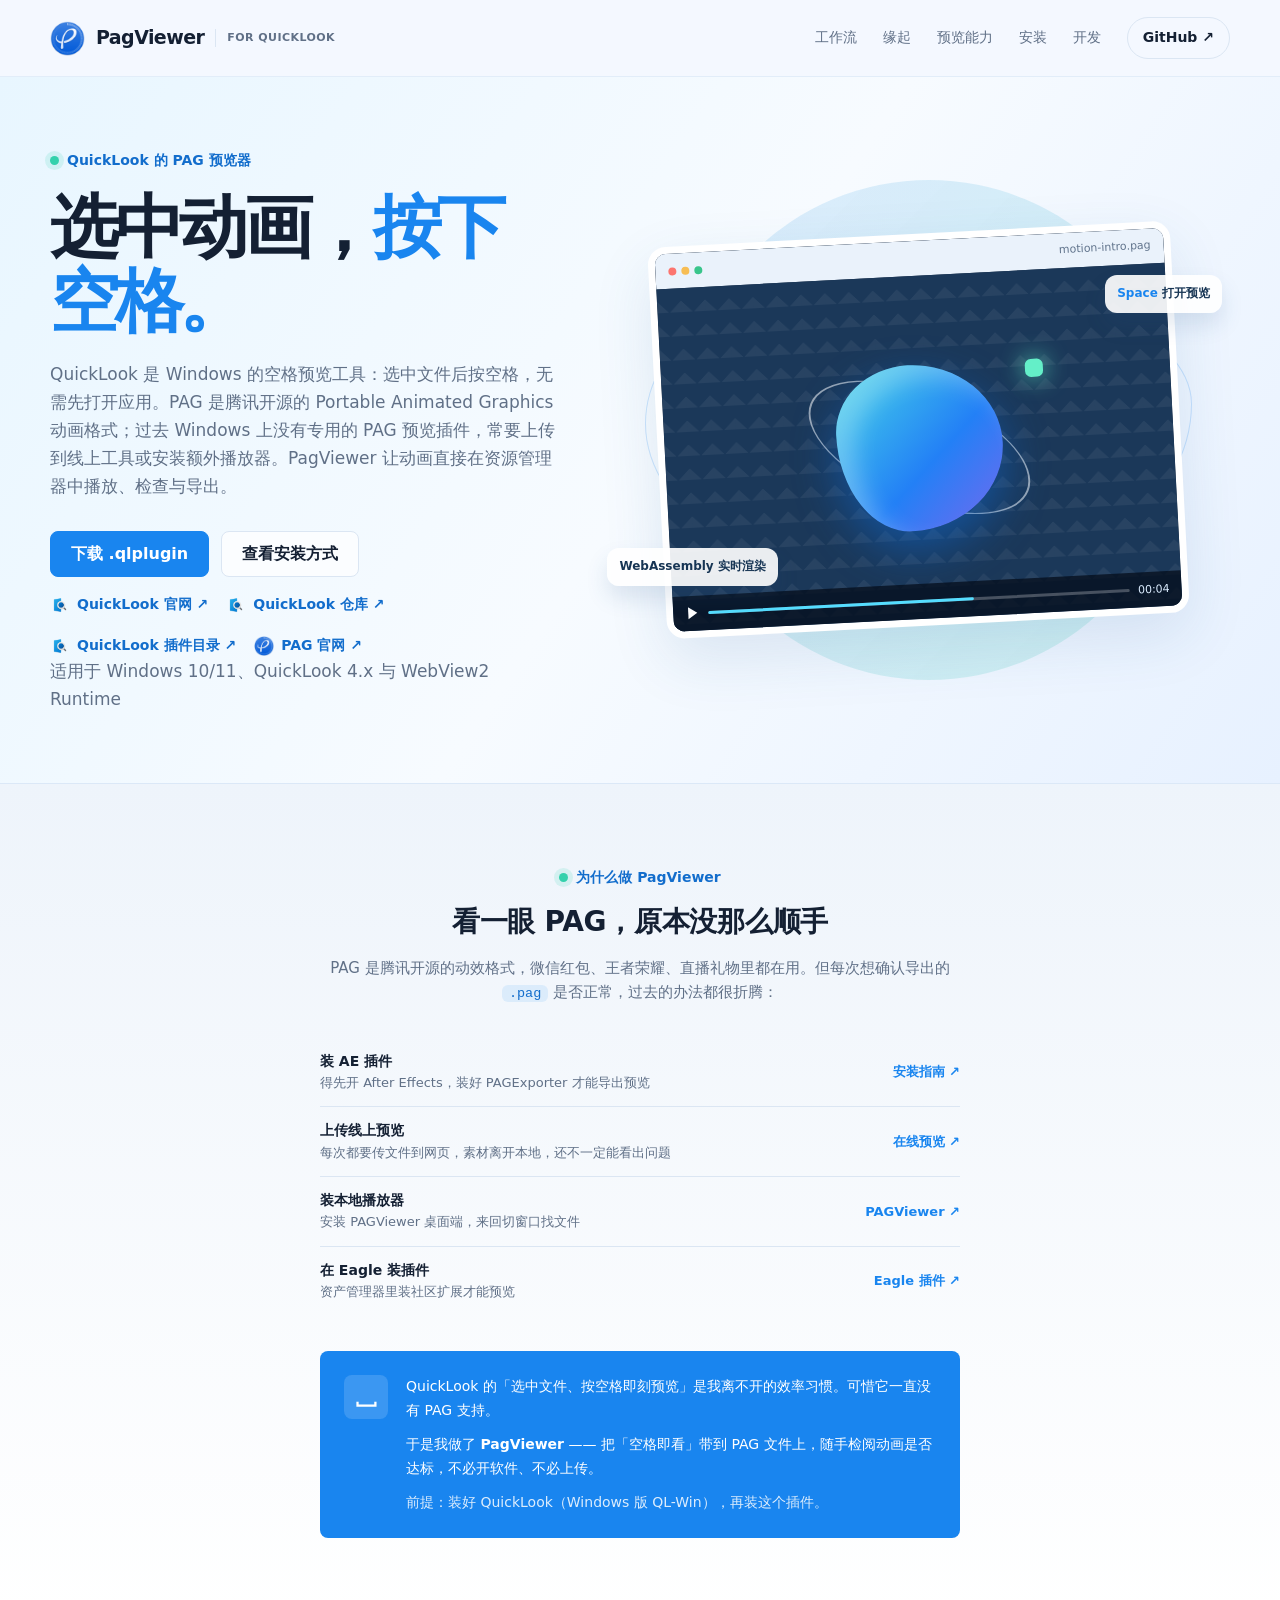
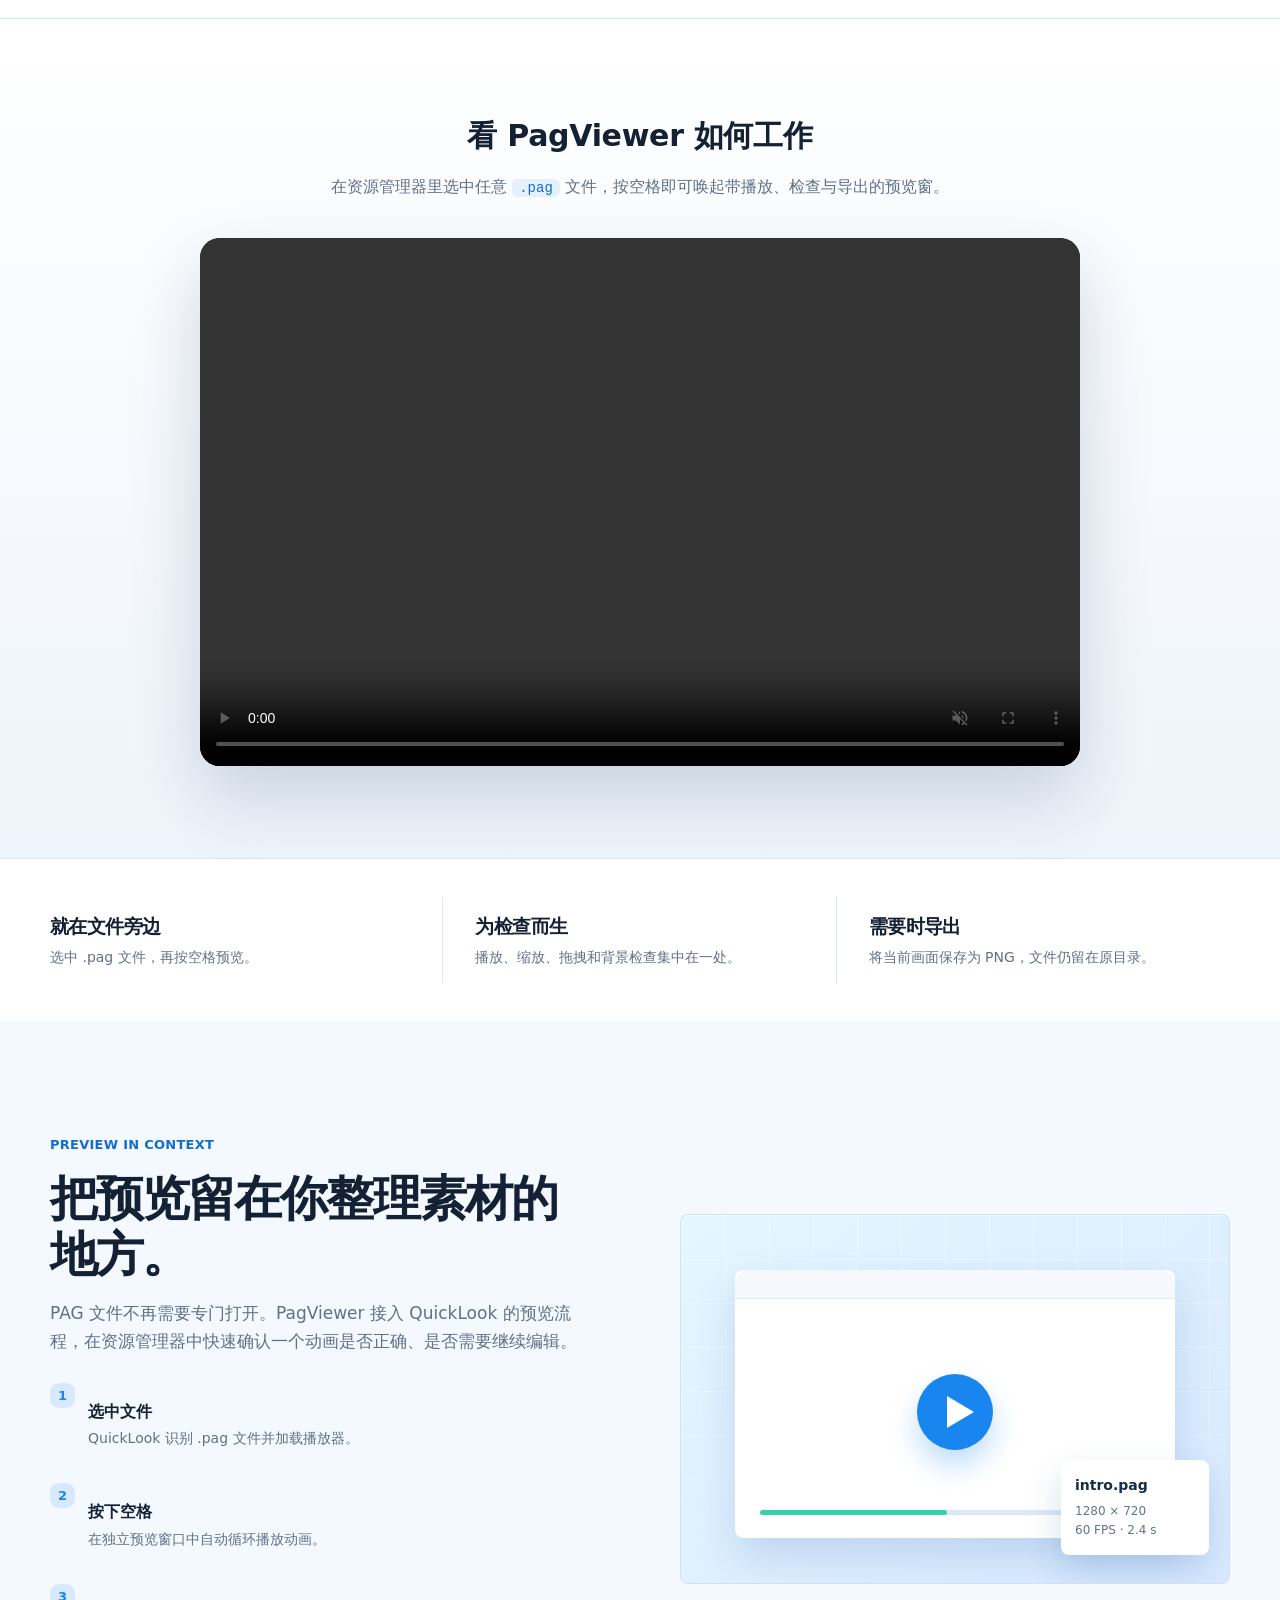
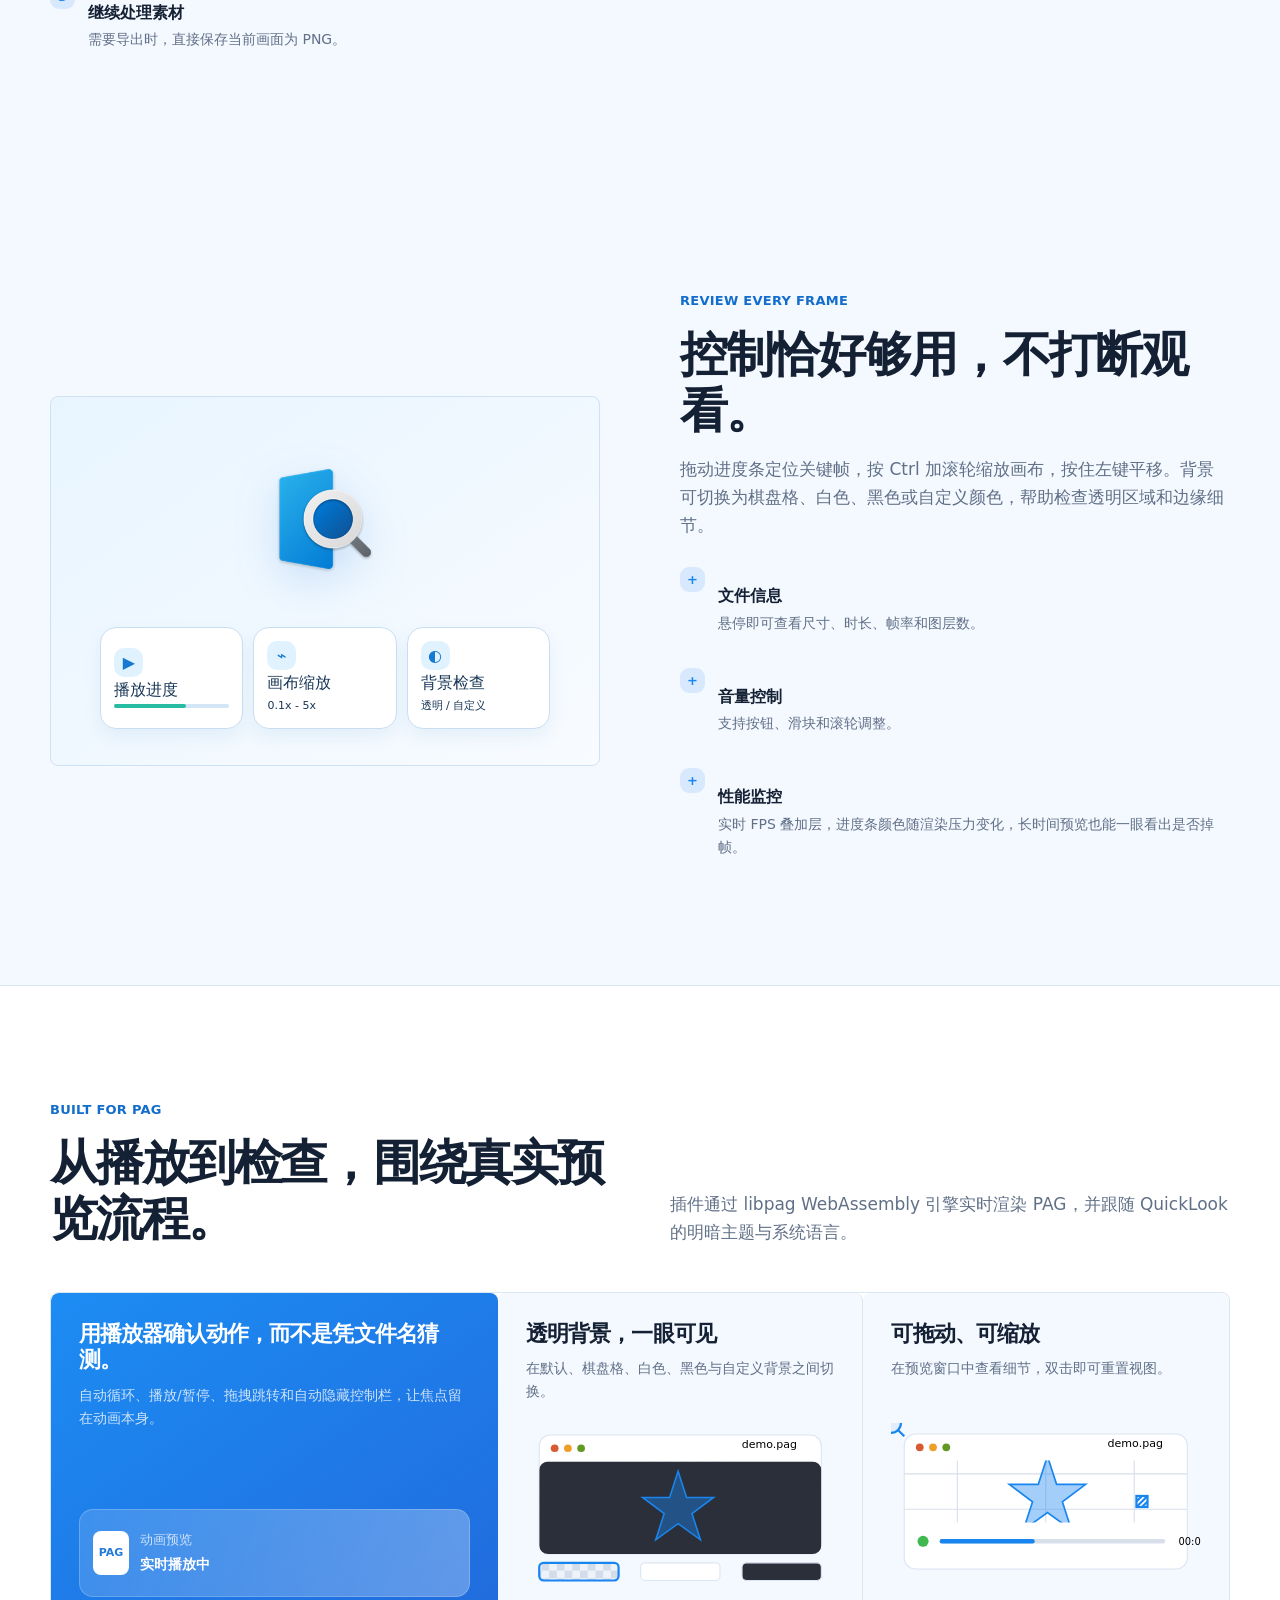
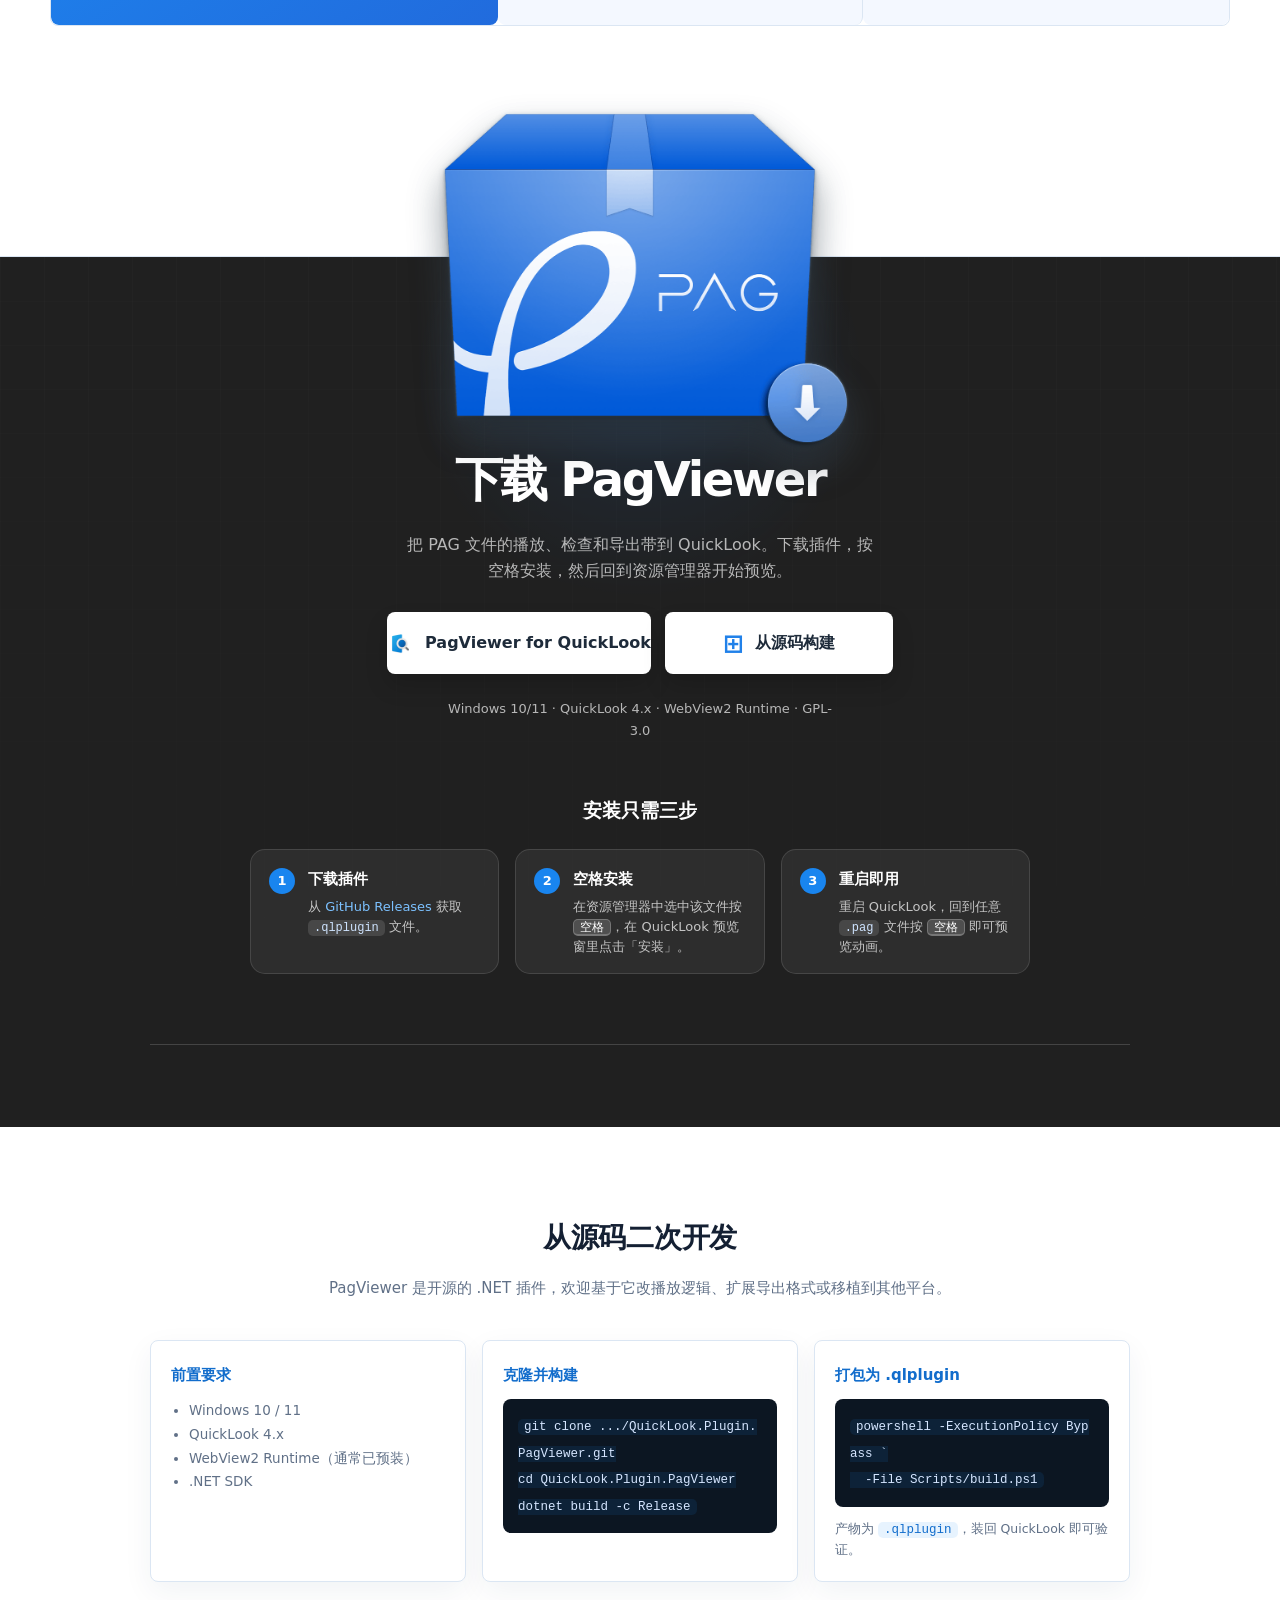
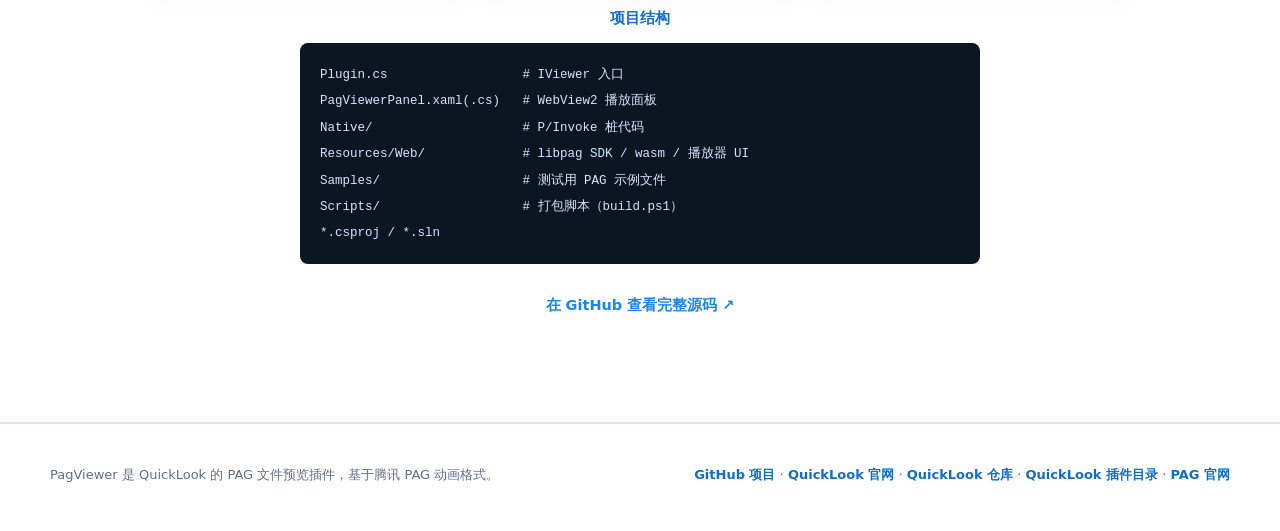
==== index.html @ 025868cb "Deploy GitHub Pages" ====
<!doctype html>
<html lang="zh-CN">
<head>
<meta charset="utf-8"><meta name="viewport" content="width=device-width, initial-scale=1"><meta name="color-scheme" content="light dark">
<meta name="description" content="PagViewer 是 QuickLook 的 PAG 文件预览插件。在 Windows 资源管理器中选中文件后按空格，即可播放、检查和导出 PAG 动画。"><link rel="icon" type="image/png" href="logo.png">
<title>PagViewer - 在资源管理器中预览 PAG 动画</title>
<style>
:root{--blue:#1985ef;--deep:#126dcc;--mint:#33d1ac;--ink:#142033;--muted:#607087;--line:#dbe6f3;--bg:#f4f8ff;--paper:#fff;--night:#10223d;--r:24px;--wrap:1180px;--shadow:0 22px 60px rgb(36 91 148/.12)}@media(prefers-color-scheme:dark){:root{--ink:#edf5ff;--muted:#aab9cb;--line:#263d5b;--bg:#0b1628;--paper:#101f35;--night:#081426;--shadow:0 22px 60px rgb(0 0 0/.28)}}*{box-sizing:border-box}html{scroll-behavior:smooth}body{margin:0;background:var(--bg);color:var(--ink);font:16px/1.65 "Segoe UI",ui-sans-serif,system-ui,-apple-system,"PingFang SC","Microsoft YaHei",sans-serif;-webkit-font-smoothing:antialiased}a{color:inherit;text-decoration:none}button,a{touch-action:manipulation}:focus-visible{outline:3px solid var(--blue);outline-offset:3px}.wrap{width:min(var(--wrap),calc(100% - 40px));margin:auto}.skip{position:absolute;left:-999px;top:0;background:var(--blue);color:#fff;padding:10px 16px;z-index:9}.skip:focus{left:0}
.nav{height:76px;display:flex;align-items:center;justify-content:space-between;gap:24px}.brand{display:flex;align-items:center;gap:11px;font-weight:750;letter-spacing:-.03em;font-size:19px}.brand img{width:35px;height:35px;border-radius:10px}.brand small{font-size:11px;color:var(--muted);font-weight:600;letter-spacing:.04em;border-left:1px solid var(--line);padding-left:11px}.links{display:flex;align-items:center;gap:26px;color:var(--muted);font-size:14px}.links a:hover{color:var(--blue)}.nav-github{border:1px solid var(--line);border-radius:999px;padding:8px 15px;color:var(--ink);font-weight:650}
.hero-shell{overflow:hidden;background:linear-gradient(124deg,#e8f6ff 0%,#f7fbff 52%,#e7f1ff 100%);border-top:1px solid #e2edf9;border-bottom:1px solid #dbe8f7}.hero{min-height:580px;display:grid;grid-template-columns:.9fr 1.1fr;align-items:center;gap:48px;padding:70px 0}.kicker{display:inline-flex;align-items:center;gap:8px;color:var(--deep);font-size:14px;font-weight:700}.kicker i{width:9px;height:9px;border-radius:999px;background:var(--mint);box-shadow:0 0 0 5px rgb(51 209 172/.15)}h1{font-size:clamp(42px,5.4vw,72px);line-height:1.06;letter-spacing:-.065em;margin:18px 0 22px;max-width:11ch}h1 strong{font-weight:800;color:var(--blue)}.hero p{max-width:47ch;margin:0;color:var(--muted);font-size:17px}.actions{display:flex;gap:12px;flex-wrap:wrap;margin-top:31px}.button{min-height:46px;padding:0 20px;display:inline-flex;align-items:center;justify-content:center;gap:8px;border-radius:999px;border:1px solid var(--line);font-weight:700;transition:transform .18s ease,box-shadow .18s ease}.button:hover{transform:translateY(-2px);box-shadow:0 8px 20px rgb(25 133 239/.18)}.primary{background:var(--blue);border-color:var(--blue);color:#fff}.ghost{background:rgb(255 255 255/.7)}.fine{font-size:13px;color:var(--muted);margin-top:16px}
.stage{position:relative;min-height:400px;isolation:isolate}.orbit{position:absolute;width:500px;height:500px;border-radius:50%;left:50%;top:50%;transform:translate(-48%,-50%);background:radial-gradient(circle at 35% 25%,#fff 0 3%,transparent 3.5%),radial-gradient(circle at 75% 67%,rgb(51 209 172/.22) 0 5%,transparent 5.5%),linear-gradient(135deg,rgb(25 133 239/.13),rgb(51 209 172/.18))}.halo{position:absolute;inset:38px;border:1px solid rgb(25 133 239/.2);border-radius:42% 58% 49% 51%/48% 42% 58% 52%;animation:float 8s ease-in-out infinite}.halo.two{inset:76px;border-color:rgb(51 209 172/.38);animation-delay:-3s}.viewer{position:absolute;left:8%;right:8%;top:50%;aspect-ratio:4/3;border-radius:18px;background:#132740;box-shadow:var(--shadow);overflow:hidden;transform:translateY(-50%) rotate(-3deg);border:7px solid #fff}.viewer-top{height:35px;background:#eaf2fb;display:flex;align-items:center;gap:5px;padding:0 13px}.viewer-top b{height:8px;width:8px;border-radius:50%;background:#fc756f}.viewer-top b:nth-child(2){background:#f7bd53}.viewer-top b:nth-child(3){background:#39c58b}.viewer-top span{margin-left:auto;color:#61748c;font-size:11px}.viewer-canvas{height:calc(100% - 35px);display:grid;place-items:center;position:relative;background-color:#1b3859;background-image:linear-gradient(45deg,rgb(255 255 255/.055) 25%,transparent 25%),linear-gradient(-45deg,rgb(255 255 255/.055) 25%,transparent 25%);background-size:24px 24px}.blob{width:166px;height:166px;position:absolute;inset:0;margin:auto;border-radius:45% 55% 57% 43%/40% 49% 51% 60%;background:linear-gradient(135deg,#46d8e7,#2380f6 58%,#7469ee);box-shadow:inset 18px 14px 22px rgb(255 255 255/.25),0 18px 46px rgb(12 116 236/.45);animation:morph 6s ease-in-out infinite}.ring{position:absolute;inset:0;margin:auto;width:235px;height:235px;border:2px solid rgb(255 255 255/.54);border-radius:50%;transform:rotate(25deg) scaleY(.46);animation:spin 8s linear infinite}.spark{position:absolute;width:18px;height:18px;border-radius:6px;background:#64efc8;right:25%;top:26%;box-shadow:0 0 25px #64efc8;animation:bob 2.8s ease-in-out infinite}.viewer-controls{position:absolute;left:0;right:0;bottom:0;height:35px;background:rgb(5 14 28/.76);display:flex;align-items:center;gap:8px;padding:0 12px;color:#dcedff;font-size:11px}.play{width:15px;height:15px;position:relative}.play:after{content:"";position:absolute;left:3px;top:1px;border-left:9px solid #fff;border-top:6px solid transparent;border-bottom:6px solid transparent}.track{height:3px;flex:1;background:rgb(255 255 255/.25);border-radius:999px}.track:before{content:"";display:block;height:100%;width:63%;background:#55ddff;border-radius:inherit}.tag{position:absolute;right:8px;top:45px;padding:9px 12px;border-radius:12px;background:rgb(255 255 255/.91);color:#173554;font-size:12px;font-weight:700;box-shadow:0 12px 22px rgb(40 88 140/.13);animation:bob 3.4s ease-in-out infinite}.tag.bottom{top:auto;right:auto;left:0;bottom:44px;animation-delay:-1.6s}.tag b{color:var(--blue)}
.intro{padding:38px 0;background:var(--paper)}.intro-grid{display:grid;grid-template-columns:repeat(3,1fr)}.intro-item{padding:8px 32px;border-right:1px solid var(--line)}.intro-item:first-child{padding-left:0}.intro-item:last-child{border:0}.intro-item b{display:block;font-size:19px;letter-spacing:-.03em}.intro-item span{display:block;margin-top:4px;color:var(--muted);font-size:14px}section.block{padding:110px 0}.eyeline{display:inline-block;color:var(--deep);font-size:13px;font-weight:800;letter-spacing:.06em;text-transform:uppercase}.heading{max-width:620px;margin:12px 0 0;font-size:clamp(31px,4vw,48px);line-height:1.17;letter-spacing:-.055em}.bodycopy{max-width:560px;color:var(--muted);font-size:17px}.split{display:grid;grid-template-columns:1fr 1fr;align-items:center;gap:80px}.plate{min-height:370px;border-radius:var(--r);position:relative;overflow:hidden;background:linear-gradient(140deg,#e4f6ff,#d9e9ff);border:1px solid #cbe1f7}.plate.dark{background:linear-gradient(140deg,#143457,#11213d)}.plate-grid{position:absolute;inset:0;background:linear-gradient(rgb(255 255 255/.45) 1px,transparent 1px),linear-gradient(90deg,rgb(255 255 255/.45) 1px,transparent 1px);background-size:44px 44px;mask-image:linear-gradient(to bottom,#000,transparent)}.frame{position:absolute;background:#fff;border-radius:15px;box-shadow:0 18px 40px rgb(17 89 159/.17)}.frame.main{inset:55px 54px 45px}.frame.main:before{content:"";display:block;height:28px;border-bottom:1px solid #e4edf7;background:#f5f9fd;border-radius:15px 15px 0 0}.mini-play{position:absolute;left:50%;top:53%;width:76px;height:76px;border-radius:50%;transform:translate(-50%,-50%);background:var(--blue);box-shadow:0 15px 28px rgb(25 133 239/.28)}.mini-play:after{content:"";position:absolute;left:30px;top:22px;border-left:27px solid #fff;border-top:16px solid transparent;border-bottom:16px solid transparent}.bar{height:5px;position:absolute;left:25px;right:25px;bottom:23px;border-radius:5px;background:#d9e9f7}.bar:before{content:"";display:block;height:100%;width:48%;background:var(--mint);border-radius:inherit}.float-card{position:absolute;right:20px;bottom:28px;width:148px;padding:14px;background:#fff;border-radius:14px;box-shadow:0 15px 35px rgb(17 89 159/.18);font-size:12px;color:#63748a}.float-card b{display:block;color:#152c48;font-size:14px;margin-bottom:5px}.controls-art{position:absolute;inset:0;display:grid;place-items:center}.control-row{width:76%;display:flex;align-items:center;justify-content:space-between;padding:17px 21px;border-radius:14px;background:rgb(255 255 255/.1);border:1px solid rgb(255 255 255/.17);color:#eaf6ff;backdrop-filter:blur(8px)}.control-row+.control-row{margin-top:13px}.control-icon{width:37px;height:37px;border-radius:10px;background:rgb(72 199 241/.2);display:grid;place-items:center;color:#79e7ff;font-weight:800}.slider{height:4px;width:45%;border-radius:4px;background:rgb(255 255 255/.24)}.slider:before{content:"";display:block;width:62%;height:100%;background:#70e9ca;border-radius:inherit}.copy-list{display:grid;gap:17px;margin-top:28px}.copy-list div{display:flex;gap:13px;align-items:flex-start}.copy-list i{display:grid;place-items:center;flex:0 0 25px;width:25px;height:25px;border-radius:9px;background:rgb(25 133 239/.12);color:var(--blue);font-style:normal;font-weight:800;font-size:13px}.copy-list b{display:block;font-size:16px}.copy-list span{display:block;color:var(--muted);font-size:14px;margin-top:2px}
.feature-zone{background:var(--paper);border-top:1px solid var(--line);border-bottom:1px solid var(--line)}section.block.feature-zone{padding-bottom:230px}.feature-head{display:flex;justify-content:space-between;align-items:end;gap:28px}.feature-head .bodycopy{margin:0}.feature-grid{display:grid;grid-template-columns:1.1fr .9fr .9fr;gap:18px;margin-top:45px}.feature{min-height:250px;padding:28px;border:1px solid var(--line);border-radius:var(--r);background:var(--bg);display:flex;flex-direction:column;justify-content:space-between}.feature.large{background:linear-gradient(145deg,#1c8cf3,#216bdd);border:0;color:#fff}.feature h3{font-size:22px;line-height:1.22;letter-spacing:-.04em;margin:0}.feature p{margin:10px 0 0;color:var(--muted);font-size:14px}.feature.large p{color:rgb(255 255 255/.78)}.visual{position:relative;margin-top:20px}.checker:after{content:"";position:absolute;width:55px;height:55px;border-radius:18px 30px 22px 35px;background:linear-gradient(135deg,#5adfca,#498bea);left:calc(50% - 27px);top:15px}.export{height:88px;border-radius:14px;background:rgb(255 255 255/.13);border:1px solid rgb(255 255 255/.2);padding:13px;display:flex;align-items:center;gap:11px}.file-mark{width:36px;height:44px;border-radius:8px;background:#fff;color:#237add;display:grid;place-items:center;font-weight:900;font-size:11px}.export small{color:rgb(255 255 255/.74);display:block}.export b{font-size:14px}
.install{padding:108px 0}.install-top{text-align:center}.install-top .heading{margin-inline:auto}.install-top .bodycopy{margin:16px auto 0}.steps{display:grid;grid-template-columns:repeat(4,1fr);gap:14px;margin-top:51px}.step{padding:24px;border-radius:19px;background:var(--paper);border:1px solid var(--line);min-height:186px}.step-n{display:block;color:var(--blue);font-weight:800;font-size:13px}.step h3{margin:19px 0 7px;font-size:18px;letter-spacing:-.035em}.step p{margin:0;color:var(--muted);font-size:14px}.install-cta{display:flex;justify-content:center;gap:12px;flex-wrap:wrap;margin-top:35px}.requirements{margin-top:44px;padding:21px 24px;display:flex;align-items:center;justify-content:space-between;gap:22px;border-top:1px solid var(--line);border-bottom:1px solid var(--line);color:var(--muted);font-size:14px}.requirements b{color:var(--ink)}footer{padding:40px 0 48px;background:var(--paper);border-top:1px solid var(--line)}.foot{display:flex;align-items:center;gap:10px 20px;flex-wrap:wrap;justify-content:space-between;color:var(--muted);font-size:13px}.foot a{color:var(--deep);font-weight:700}
@keyframes float{50%{transform:translate(-48%,-50%) rotate(12deg) scale(1.04)}}@keyframes morph{50%{border-radius:59% 41% 39% 61%/54% 38% 62% 46%;transform:scale(1.08) rotate(14deg)}}@keyframes spin{to{transform:rotate(385deg) scaleY(.46)}}@keyframes bob{50%{transform:translateY(-10px)}}@media(max-width:850px){.links a:not(.nav-github){display:none}.hero{grid-template-columns:1fr;padding:55px 0 42px}.stage{min-height:330px;max-width:570px;width:100%;margin:auto}.split{grid-template-columns:1fr;gap:38px}.split.reverse .plate{order:2}.feature-grid{grid-template-columns:1fr 1fr}.feature.large{grid-column:span 2}.steps{grid-template-columns:1fr 1fr}.intro-item{padding:8px 18px}.intro-item:first-child{padding-left:0}}@media(max-width:560px){.wrap{width:min(100% - 32px,var(--wrap))}.nav{height:67px}.brand small{display:none}.nav-github{padding:7px 12px}.hero{min-height:0}.hero p{font-size:16px}.stage{min-height:230px}.orbit{width:280px;height:280px}.halo{inset:22px}.viewer{left:26%;right:26%;top:50%;aspect-ratio:4/3;transform:translateY(-50%) rotate(-3deg);border-width:5px}.ring{width:150px;height:150px}.blob{width:104px;height:104px}.spark{width:13px;height:13px}.tag{display:none}.intro-grid,.feature-grid,.steps{grid-template-columns:1fr}.intro-item{padding:0;border:0}.feature-head{display:block}.feature.large{grid-column:auto}.requirements,.foot{align-items:flex-start;flex-direction:column}.plate{min-height:310px}section.block,.install{padding:76px 0}section.block.feature-zone{padding-bottom:150px}}@media(max-width:400px){.stage{min-height:190px}.orbit{width:230px;height:230px}.halo{inset:14px}.viewer{left:28%;right:28%;border-width:4px;border-radius:12px}.ring{width:108px;height:108px}.blob{width:74px;height:74px}.spark{width:11px;height:11px}}@media(prefers-reduced-motion:reduce){html{scroll-behavior:auto}*,*:before,*:after{animation-duration:.001ms!important;animation-iteration-count:1!important;scroll-behavior:auto!important}}
.reveal{opacity:0;transform:translateY(28px);transition:opacity .7s cubic-bezier(.16,1,.3,1),transform .7s cubic-bezier(.16,1,.3,1)}.reveal.in{opacity:1;transform:none}.button,.feature,.step,.intro-item{transition:transform .25s cubic-bezier(.16,1,.3,1),box-shadow .25s ease,border-color .25s ease}.feature:hover,.step:hover{transform:translateY(-7px);border-color:rgb(25 133 239/.45);box-shadow:0 18px 35px rgb(25 85 145/.12)}.intro-item:hover b{color:var(--blue)}.viewer{transition:transform .55s cubic-bezier(.16,1,.3,1),box-shadow .55s ease}.stage:hover .viewer{transform:translateY(-50%) rotate(0) translateY(-9px) scale(1.03);box-shadow:0 35px 74px rgb(24 86 150/.23)}.stage:hover .tag{animation-play-state:paused}.plate.dark{background:radial-gradient(circle at 50% 38%,#2e83d6 0 2%,#193c68 24%,#0d1f39 66%)}.plate.dark:before{content:"";position:absolute;z-index:0;width:148px;height:148px;left:calc(50% - 74px);top:48px;background:url('assets/quicklook-icon.png') center/contain no-repeat;filter:drop-shadow(0 18px 25px rgb(0 0 0/.32));transition:transform .45s cubic-bezier(.16,1,.3,1)}.plate.dark:hover:before{transform:translateY(-10px) rotate(-7deg) scale(1.06)}.controls-art{align-items:end;padding-bottom:36px}.controls-art>div{width:82%;display:grid;grid-template-columns:repeat(3,1fr);gap:10px}.control-row{width:auto;min-height:102px;display:flex;flex-direction:column;justify-content:center;align-items:flex-start;padding:13px;border-radius:16px;background:linear-gradient(135deg,rgb(255 255 255/.17),rgb(255 255 255/.06));transition:transform .25s ease,background .25s ease}.control-row+.control-row{margin-top:0}.control-row:hover{transform:translateY(-8px);background:linear-gradient(135deg,rgb(51 209 172/.3),rgb(84 168 255/.2))}.control-row .slider{width:100%}.control-icon{width:29px;height:29px}.control-row span:last-child{font-size:11px}.download-stage{position:relative;z-index:1;background:#172231;color:#fff;padding:0 0 82px}.download-stage:before{content:"";position:absolute;inset:0;background:radial-gradient(circle at 50% 14%,rgb(36 125 232/.38),transparent 23%),linear-gradient(90deg,rgb(255 255 255/.035) 1px,transparent 1px),linear-gradient(rgb(255 255 255/.025) 1px,transparent 1px);background-size:auto,44px 44px,44px 44px;mask-image:linear-gradient(to bottom,#000,transparent)}.download-wrap{position:relative;width:min(980px,calc(100% - 40px));margin:auto;text-align:center;border-bottom:1px solid rgb(255 255 255/.16);padding:1px 0 70px}.package-crop{width:min(420px,73vw);overflow:visible;margin:-190px auto -12px}.package{display:block;width:100%;height:auto;margin:0;filter:drop-shadow(0 20px 18px rgb(0 0 0/.38)) drop-shadow(0 0 1.2px rgb(173 216 255/.55));transform-origin:center;transition:transform .5s cubic-bezier(.16,1,.3,1),filter .5s ease}.download-stage:hover .package{transform:translateY(-12px) rotate(-1deg);filter:drop-shadow(0 34px 26px rgb(0 0 0/.45)) drop-shadow(0 0 1.2px rgb(200 230 255/.7))}.download-stage h2{font-size:clamp(34px,4vw,48px);letter-spacing:-.05em;margin:0 0 12px}.download-stage p{margin:0 auto 28px;max-width:47ch;color:rgb(255 255 255/.68)}.download-buttons{display:flex;justify-content:center;gap:14px;flex-wrap:wrap}.download-button{min-width:228px;min-height:62px;border-radius:11px;background:#fff;color:#1e2b3a;display:inline-flex;align-items:center;justify-content:center;gap:11px;font-weight:750;box-shadow:0 12px 22px rgb(0 0 0/.15);transition:transform .22s ease,box-shadow .22s ease}.download-button:hover{transform:translateY(-5px);box-shadow:0 20px 32px rgb(0 0 0/.3)}.download-button img{width:27px;height:27px;border-radius:7px}.download-button .win{font-size:25px;line-height:1;color:#2181e9}.download-note{margin-top:24px!important;font-size:13px}.install{display:none}body{color-scheme:light}@media(prefers-color-scheme:dark){:root{--ink:#142033;--muted:#607087;--line:#dbe6f3;--bg:#f4f8ff;--paper:#fff;--night:#10223d;--shadow:0 22px 60px rgb(36 91 148/.12)}}@media(max-width:560px){.controls-art>div{width:88%;gap:7px}.control-row{min-height:86px;padding:10px}.package-crop{margin:-110px auto -9px}.download-stage{padding-bottom:48px}.download-wrap{padding-bottom:46px}.download-button{min-width:min(100%,280px)}}
/* PAG-style restraint: one bright canvas, squared content surfaces, and no decorative glass system. */
:root{--r:8px}.feature,.step,.plate,.frame,.float-card{border-radius:8px}.feature-grid{gap:0;border:1px solid var(--line);border-radius:8px;overflow:hidden}.feature{border:0;border-right:1px solid var(--line);box-shadow:none}.feature:last-child{border-right:0}.feature:hover,.step:hover{box-shadow:none;transform:translateY(-3px)}.intro-item{padding-top:14px;padding-bottom:14px}.plate{box-shadow:none}.button,.download-button{border-radius:8px}.download-stage{background:#202020}.download-stage:before{opacity:.45}.download-wrap{width:min(980px,calc(100% - 40px))}.eyeline{letter-spacing:.02em}.heading{letter-spacing:-.04em}
/* Follow-up: single light document surface, full download package, and an animated playback proof. */
.plate.dark{background:linear-gradient(145deg,#e8f5ff,#f8fbff);border-color:#cfe2f5}.plate.dark:before{filter:drop-shadow(0 14px 22px rgb(31 119 211/.18))}.control-row{background:#fff;color:#183656;border-color:#c9def1;box-shadow:0 8px 18px rgb(37 109 177/.08)}.control-row:hover{background:#eef8ff}.control-icon{background:#e1f2ff;color:#1678d0}.slider{background:#d4e6f5}.slider:before{background:#27bca2}.package-crop{height:auto}.feature.large .export{position:relative;overflow:hidden;background:linear-gradient(105deg,rgb(255 255 255/.14),rgb(255 255 255/.3),rgb(255 255 255/.14));background-size:220% 100%;animation:playback-sheen 2.5s linear infinite}.feature.large .export:after{content:"";position:absolute;left:-16%;bottom:10px;width:12px;height:12px;border-radius:50%;background:#64efc8;box-shadow:0 0 0 7px rgb(100 239 200/.22);animation:playback-progress 3.2s linear infinite}.feature.large .file-mark{animation:playback-bounce 1.5s ease-in-out infinite}.quicklook-links{display:flex;gap:18px;margin-top:16px;flex-wrap:wrap}.quicklook-link{display:inline-flex;align-items:center;gap:7px;color:var(--deep);font-size:14px;font-weight:750}.quicklook-link img{width:20px;height:20px;border-radius:5px}@keyframes playback-sheen{to{background-position:-220% 0}}@keyframes playback-progress{to{transform:translateX(330px)}}@keyframes playback-bounce{50%{transform:translateY(-5px)}}@media(max-width:560px){.package-crop{height:auto}.feature.large .export:after{animation-name:playback-progress-mobile}}@keyframes playback-progress-mobile{to{transform:translateX(220px)}}
.star-float{animation:star-float 3.6s ease-in-out infinite}
@keyframes star-float{50%{transform:translateY(-5px)}}
.bg-cycler{animation:bg-cycle 4.8s ease-in-out infinite}
@keyframes bg-cycle{0%,26%{transform:translateX(0)}33%,59%{transform:translateX(92px)}66%,92%{transform:translateX(184px)}100%{transform:translateX(0)}}
.bg-mode-checker{animation:bg-mode-checker 4.8s ease-in-out infinite}
.bg-mode-white{animation:bg-mode-white 4.8s ease-in-out infinite}
.bg-mode-black{animation:bg-mode-black 4.8s ease-in-out infinite}
@keyframes bg-mode-checker{0%,26%{opacity:1}33%,100%{opacity:0}}
@keyframes bg-mode-white{0%,26%{opacity:0}33%,59%{opacity:1}66%,100%{opacity:0}}
@keyframes bg-mode-black{0%,59%{opacity:0}66%,92%{opacity:1}94%,100%{opacity:0}}
.grid-pan{animation:grid-pan 6s ease-in-out infinite}
@keyframes grid-pan{0%,100%{transform:translate(0,0)}50%{transform:translate(10px,-7px)}}
.zoom-pulse{transform-box:fill-box;transform-origin:center;animation:zoom-pulse 3.4s ease-in-out infinite}
@keyframes zoom-pulse{50%{transform:scale(1.18)}}
.mag-scan{animation:mag-scan 6s ease-in-out infinite}
@keyframes mag-scan{0%{transform:translate(40px,50px)}25%{transform:translate(112px,70px)}50%{transform:translate(204px,52px)}75%{transform:translate(132px,74px)}100%{transform:translate(40px,50px)}}
.install-steps{margin-top:54px;text-align:center}.install-steps h3{font-size:19px;font-weight:800;margin:0 0 22px;color:#fff}.steps-3{list-style:none;display:grid;grid-template-columns:repeat(3,1fr);gap:16px;max-width:780px;margin:0 auto;padding:0;text-align:left}.steps-3 li{display:flex;gap:13px;align-items:flex-start;background:rgba(255,255,255,.06);border:1px solid rgba(255,255,255,.12);border-radius:15px;padding:18px 18px 16px}.steps-3 .num{flex:0 0 auto;width:26px;height:26px;border-radius:50%;background:var(--blue);color:#fff;font-weight:800;font-size:13px;display:grid;place-items:center}.steps-3 b{display:block;font-size:14.5px;color:#fff;margin-bottom:5px}.steps-3 p{margin:0;font-size:13px;line-height:1.55;color:rgba(255,255,255,.72)}.steps-3 code{background:rgba(255,255,255,.12);padding:1px 6px;border-radius:5px;font-size:12px;color:#cfe4ff}.steps-3 a{color:#7cc1ff}.steps-3 kbd{background:rgba(255,255,255,.16);border:1px solid rgba(255,255,255,.22);border-bottom-width:2px;border-radius:5px;padding:0 6px;font-size:12px;color:#fff;font-family:inherit}@media(max-width:560px){.steps-3{grid-template-columns:1fr;max-width:420px}}.demo{padding:92px 0;text-align:center;background:linear-gradient(180deg,var(--paper),#eef4fb);border-bottom:1px solid var(--line)}.demo h2{font-size:30px;font-weight:850;letter-spacing:-.01em;margin:0}.demo .bodycopy{margin:14px auto 0;max-width:620px;font-size:15.5px;line-height:1.6;color:var(--muted)}.demo .bodycopy code{background:rgba(25,133,239,.1);color:var(--deep);padding:1px 7px;border-radius:6px;font-size:14px}.demo-frame{position:relative;max-width:880px;margin:38px auto 0;border-radius:20px;overflow:hidden;box-shadow:0 30px 70px rgb(18 52 92/.18);background:#0c1622;aspect-ratio:5/3}.demo-frame video{width:100%;height:100%;display:block;object-fit:cover}@media(max-width:560px){.demo{padding:64px 0}.demo h2{font-size:24px}.demo-frame{border-radius:14px;margin-top:28px}}.dev{padding:88px 0;background:var(--paper);border-bottom:1px solid var(--line);text-align:center}.dev h2{font-size:28px;font-weight:850;letter-spacing:-.01em;margin:0}.dev .bodycopy{margin:14px auto 0;max-width:640px;font-size:15px;line-height:1.6;color:var(--muted)}.dev-grid{display:grid;grid-template-columns:repeat(3,1fr);gap:16px;max-width:980px;margin:40px auto 0;text-align:left}.dev-card{background:#fff;border:1px solid var(--line);border-radius:8px;padding:22px 20px;box-shadow:0 10px 30px rgb(18 52 92/.06);transition:transform .25s cubic-bezier(.16,1,.3,1),box-shadow .25s ease,border-color .25s ease;overflow:hidden}.dev-card:hover{transform:translateY(-3px);border-color:rgb(25 133 239/.45);box-shadow:0 18px 35px rgb(25 85 145/.12)}.dev-card h3{font-size:15px;font-weight:800;margin:0 0 12px;color:var(--deep)}.dev-card ul{margin:0;padding-left:18px;color:var(--muted);font-size:13.5px;line-height:1.75}.dev-card pre{margin:0;background:#0c1622;border-radius:8px;padding:14px 15px;overflow-x:auto;-webkit-overflow-scrolling:touch}.dev-card pre code{color:#d6e6ff;font-family:ui-monospace,SFMono-Regular,Menlo,Consolas,monospace;font-size:12.5px;line-height:1.6;white-space:pre-wrap;word-break:break-all}.dev-card .hint{margin:12px 0 0;font-size:12.5px;color:var(--muted);line-height:1.55}.dev-card code,.dev-card .hint code{background:rgba(25,133,239,.1);color:var(--deep);padding:1px 6px;border-radius:5px;font-size:12.5px;word-break:break-all}.dev-tree{max-width:680px;margin:24px auto 0;text-align:left}.dev-tree h3{font-size:15px;font-weight:800;margin:0 0 12px;color:var(--deep);text-align:center}.dev-tree pre{margin:0;background:#0c1622;border-radius:8px;padding:18px 20px;overflow-x:auto;-webkit-overflow-scrolling:touch}.dev-tree pre code{color:#d6e6ff;font-family:ui-monospace,SFMono-Regular,Menlo,Consolas,monospace;font-size:12.5px;line-height:1.75;white-space:pre}.dev-link{margin-top:28px}.dev-link a{color:var(--blue);font-weight:700;font-size:14.5px;transition:opacity .2s}.dev-link a:hover{opacity:.75}@media(max-width:850px){.dev-grid{grid-template-columns:1fr 1fr;max-width:600px}}@media(max-width:560px){.dev{padding:64px 0}.dev h2{font-size:24px}.dev .bodycopy{font-size:14px}.dev-grid{grid-template-columns:1fr;max-width:480px}.dev-card{padding:18px 16px}.dev-card pre{padding:12px 13px}.dev-card pre code{font-size:11.5px}.dev-tree pre{padding:14px 16px}.dev-tree pre code{font-size:11px}}@media(max-width:400px){.dev{padding:52px 0}.dev h2{font-size:21px}.dev-card{padding:16px 14px}.dev-card h3{font-size:14px}.dev-card ul{font-size:12.5px}.dev-card pre code{font-size:10.5px}}.pain{padding:80px 0;background:linear-gradient(180deg,#eef4fb,var(--paper));border-bottom:1px solid var(--line);text-align:center}.pain .kicker{margin-bottom:10px}.pain h2{font-size:28px;font-weight:850;letter-spacing:-.01em;margin:0}.pain .lead{margin:10px auto 0;max-width:640px;font-size:15px;line-height:1.65;color:var(--muted)}.pain .lead code{background:rgba(25,133,239,.1);color:var(--deep);padding:1px 7px;border-radius:6px;font-size:13.5px}.pain-list{max-width:640px;margin:32px auto 0;text-align:left}.pain-row{display:flex;align-items:center;justify-content:space-between;gap:16px;padding:14px 0;border-bottom:1px solid var(--line);transition:transform .22s ease,padding-left .22s ease}.pain-row:hover{padding-left:6px}.pain-row:hover .pain-left b{color:var(--blue)}.pain-row:last-child{border-bottom:0}.pain-left b{display:block;font-size:14px;color:var(--ink);font-weight:800;line-height:1.3;transition:color .22s ease}.pain-left span{display:block;font-size:13px;color:var(--muted);line-height:1.5;margin-top:3px}.pain-row a{flex:0 0 auto;font-size:13px;font-weight:700;color:var(--blue);white-space:nowrap}.pain-turn{max-width:640px;margin:36px auto 0;display:flex;align-items:flex-start;gap:18px;background:var(--blue);color:#fff;border-radius:8px;padding:24px 24px;text-align:left;transition:transform .25s cubic-bezier(.16,1,.3,1),box-shadow .25s ease}.pain-turn:hover{transform:translateY(-3px);box-shadow:0 18px 40px rgb(18 86 150/.25)}.pain-turn-icon{flex:0 0 auto;width:44px;height:44px;border-radius:8px;background:rgba(255,255,255,.15);display:grid;place-items:center;font-size:22px;font-weight:700;line-height:1}.pain-turn-text p{margin:0;font-size:14px;line-height:1.7}.pain-so{margin-top:10px!important}.pain-so strong{color:#fff;font-weight:800}.pain-pre{margin-top:10px!important;font-size:12.5px;opacity:.85}@media(max-width:900px){.pain h2{font-size:26px}}@media(max-width:480px){.pain{padding:56px 0}.pain h2{font-size:22px}.pain-left b{font-size:13px}.pain-left span{font-size:12px}.pain-turn{flex-direction:column;gap:12px}.pain-turn-icon{width:36px;height:36px;font-size:18px}.pain-turn-text p{font-size:13px}}@media(max-width:360px){.pain-left b{font-size:12.5px}.pain-left span{font-size:11.5px}}</style></head>
<body><a class="skip" href="#main">跳到主要内容</a><header class="wrap nav"><a class="brand" href="#top"><img src="logo.png" alt=""><span>PagViewer</span><small>FOR QUICKLOOK</small></a><nav class="links" aria-label="页面导航"><a href="#workflow">工作流</a><a href="#why">缘起</a><a href="#features">预览能力</a><a href="#install">安装</a><a href="#dev">开发</a><a class="nav-github" href="https://github.com/yancongya/QuickLook.Plugin.PagViewer">GitHub ↗</a></nav></header>
<main id="main"><div class="hero-shell" id="top"><div class="wrap hero"><div><span class="kicker"><i aria-hidden="true"></i>QuickLook 的 PAG 预览器</span><h1>选中动画，<strong>按下空格。</strong></h1><p>PagViewer 将 PAG 文件带进 Windows 资源管理器的 QuickLook 预览窗口。实时播放、检查图层信息、缩放画布并导出 PNG，不必先打开编辑软件。</p><div class="actions"><a class="button primary" href="https://github.com/yancongya/QuickLook.Plugin.PagViewer/releases">下载 .qlplugin</a><a class="button ghost" href="#install">查看安装方式</a></div><p class="fine">适用于 Windows 10/11、QuickLook 4.x 与 WebView2 Runtime</p></div><div class="stage" role="img" aria-label="PagViewer 的 PAG 动画预览示意图"><div class="orbit"></div><div class="halo"></div><div class="halo two"></div><div class="viewer"><div class="viewer-top"><b></b><b></b><b></b><span>motion-intro.pag</span></div><div class="viewer-canvas"><div class="ring"></div><div class="blob"></div><div class="spark"></div><div class="viewer-controls"><span class="play" aria-hidden="true"></span><span class="track"></span><span>00:04</span></div></div></div><span class="tag"><b>Space</b> 打开预览</span><span class="tag bottom">WebAssembly 实时渲染</span></div></div></div><section class="pain" id="why"><div class="wrap"><span class="kicker"><i aria-hidden="true"></i>为什么做 PagViewer</span><h2>看一眼 PAG，原本没那么顺手</h2><p class="lead">PAG 是腾讯开源的动效格式，微信红包、王者荣耀、直播礼物里都在用。但每次想确认导出的 <code>.pag</code> 是否正常，过去的办法都很折腾：</p><div class="pain-list"><div class="pain-row"><div class="pain-left"><b>装 AE 插件</b><span>得先开 After Effects，装好 PAGExporter 才能导出预览</span></div><a href="https://pag.io/docs/install-PAGExporter.html" target="_blank" rel="noopener">安装指南 ↗</a></div><div class="pain-row"><div class="pain-left"><b>上传线上预览</b><span>每次都要传文件到网页，素材离开本地，还不一定能看出问题</span></div><a href="https://pag.qq.com/player.html" target="_blank" rel="noopener">在线预览 ↗</a></div><div class="pain-row"><div class="pain-left"><b>装本地播放器</b><span>安装 PAGViewer 桌面端，来回切窗口找文件</span></div><a href="https://pag.io/docs/zh-CN/install.html" target="_blank" rel="noopener">PAGViewer ↗</a></div><div class="pain-row"><div class="pain-left"><b>在 Eagle 装插件</b><span>资产管理器里装社区扩展才能预览</span></div><a href="https://community-en.eagle.cool/plugin/dd3f8cee-6aa6-4cb0-b7e2-291bd824ce08" target="_blank" rel="noopener">Eagle 插件 ↗</a></div></div><div class="pain-turn"><div class="pain-turn-icon" aria-hidden="true">⎵</div><div class="pain-turn-text"><p>QuickLook 的「选中文件、按空格即刻预览」是我离不开的效率习惯。可惜它一直没有 PAG 支持。</p><p class="pain-so">于是我做了 <strong>PagViewer</strong> —— 把「空格即看」带到 PAG 文件上，随手检阅动画是否达标，不必开软件、不必上传。</p><p class="pain-pre">前提：装好 QuickLook（Windows 版 QL-Win），再装这个插件。</p></div></div></div></section><section class="demo" id="demo"><div class="wrap"><h2>看 PagViewer 如何工作</h2><p class="bodycopy">在资源管理器里选中任意 <code>.pag</code> 文件，按空格即可唤起带播放、检查与导出的预览窗。</p><div class="demo-frame"><video src="assets/showcase.mp4" autoplay muted loop playsinline controls preload="metadata" aria-label="PagViewer 预览演示"></video></div></div></section>
<section class="intro"><div class="wrap intro-grid"><div class="intro-item"><b>就在文件旁边</b><span>选中 .pag 文件，再按空格预览。</span></div><div class="intro-item"><b>为检查而生</b><span>播放、缩放、拖拽和背景检查集中在一处。</span></div><div class="intro-item"><b>需要时导出</b><span>将当前画面保存为 PNG，文件仍留在原目录。</span></div></div></section>
<section class="block" id="workflow"><div class="wrap split"><div><span class="eyeline">Preview in context</span><h2 class="heading">把预览留在你整理素材的地方。</h2><p class="bodycopy">PAG 文件不再需要专门打开。PagViewer 接入 QuickLook 的预览流程，在资源管理器中快速确认一个动画是否正确、是否需要继续编辑。</p><div class="copy-list"><div><i>1</i><p><b>选中文件</b><span>QuickLook 识别 .pag 文件并加载播放器。</span></p></div><div><i>2</i><p><b>按下空格</b><span>在独立预览窗口中自动循环播放动画。</span></p></div><div><i>3</i><p><b>继续处理素材</b><span>需要导出时，直接保存当前画面为 PNG。</span></p></div></div></div><div class="plate"><div class="plate-grid"></div><div class="frame main"><div class="mini-play"></div><div class="bar"></div></div><div class="float-card"><b>intro.pag</b>1280 × 720<br>60 FPS · 2.4 s</div></div></div></section>
<section class="block"><div class="wrap split reverse"><div class="plate dark"><div class="controls-art"><div><div class="control-row"><span class="control-icon">▶</span><span>播放进度</span><span class="slider"></span></div><div class="control-row"><span class="control-icon">⌁</span><span>画布缩放</span><span>0.1x - 5x</span></div><div class="control-row"><span class="control-icon">◐</span><span>背景检查</span><span>透明 / 自定义</span></div></div></div></div><div><span class="eyeline">Review every frame</span><h2 class="heading">控制恰好够用，不打断观看。</h2><p class="bodycopy">拖动进度条定位关键帧，按 Ctrl 加滚轮缩放画布，按住左键平移。背景可切换为棋盘格、白色、黑色或自定义颜色，帮助检查透明区域和边缘细节。</p><div class="copy-list"><div><i>+</i><p><b>文件信息</b><span>悬停即可查看尺寸、时长、帧率和图层数。</span></p></div><div><i>+</i><p><b>音量控制</b><span>支持按钮、滑块和滚轮调整。</span></p></div><div><i>+</i><p><b>性能监控</b><span>实时 FPS 叠加层，进度条颜色随渲染压力变化，长时间预览也能一眼看出是否掉帧。</span></p></div></div></div></div></section>
<section class="block feature-zone" id="features"><div class="wrap"><div class="feature-head"><div><span class="eyeline">Built for PAG</span><h2 class="heading">从播放到检查，围绕真实预览流程。</h2></div><p class="bodycopy">插件通过 libpag WebAssembly 引擎实时渲染 PAG，并跟随 QuickLook 的明暗主题与系统语言。</p></div><div class="feature-grid"><article class="feature large"><div><h3>用播放器确认动作，而不是凭文件名猜测。</h3><p>自动循环、播放/暂停、拖拽跳转和自动隐藏控制栏，让焦点留在动画本身。</p></div><div class="export"><span class="file-mark">PAG</span><span><small>预览当前帧</small><b>保存为 PNG</b></span></div></article><article class="feature"><div><h3>透明背景，一眼可见</h3><p>在默认、棋盘格、白色、黑色与自定义背景之间切换。</p></div><div class="visual">
  <svg viewBox="0 0 280 150" width="100%" role="img" aria-label="透明背景检查示意：预览窗背景与下方样本同步切换，展示棋盘格、白、黑三种背景下的透明图形">
    <defs>
      <pattern id="ck-t" width="14" height="14" patternUnits="userSpaceOnUse">
        <rect width="14" height="14" fill="#eef3f9"/><rect width="7" height="7" fill="#d3ddea"/><rect x="7" y="7" width="7" height="7" fill="#d3ddea"/>
      </pattern>
      <clipPath id="win-t"><rect x="12" y="34" width="256" height="84" rx="8"/></clipPath>
      <g id="star-t"><path d="M50,4 L61,38 L96,38 L68,59 L79,93 L50,72 L21,93 L32,59 L4,38 L39,38 Z"/></g>
    </defs>
    <rect x="12" y="10" width="256" height="108" rx="10" style="fill:var(--paper);stroke:var(--line)" stroke-width="1"/>
    <circle cx="26" cy="22" r="3.5" fill="#d85a30"/><circle cx="38" cy="22" r="3.5" fill="#ef9f27"/><circle cx="50" cy="22" r="3.5" fill="#639922"/>
    <text x="246" y="22" text-anchor="end" font-size="10" style="fill:var(--subtle);font-family:var(--sans)">demo.pag</text>
    <g clip-path="url(#win-t)">
      <rect class="bg-mode-checker" x="12" y="34" width="256" height="84" fill="url(#ck-t)"/>
      <rect class="bg-mode-white" x="12" y="34" width="256" height="84" style="fill:var(--paper)"/>
      <rect class="bg-mode-black" x="12" y="34" width="256" height="84" fill="#2b2f3a"/>
      <g class="star-float"><use href="#star-t" transform="translate(103,40) scale(0.7)" style="fill:var(--blue);fill-opacity:.42;stroke:var(--blue)" stroke-width="2"/></g>
    </g>
    <rect x="12" y="126" width="72" height="16" rx="4" style="fill:url(#ck-t)" stroke="var(--line)" stroke-width="1"/>
    <rect x="104" y="126" width="72" height="16" rx="4" style="fill:var(--paper)" stroke="var(--line)" stroke-width="1"/>
    <rect x="196" y="126" width="72" height="16" rx="4" fill="#2b2f3a" stroke="var(--line)" stroke-width="1"/>
    <rect class="bg-cycler" x="12" y="126" width="72" height="16" rx="4" fill="none" style="stroke:var(--blue)" stroke-width="2"/>
  </svg>
</div></article><article class="feature"><div><h3>可拖动、可缩放</h3><p>在预览窗口中查看细节，双击即可重置视图。</p></div><div class="visual">
  <svg viewBox="0 0 280 150" width="100%" role="img" aria-label="可缩放示意：带网格的画布轻微平移，中心图形呼吸缩放，模拟在预览窗口中拖拽与缩放">
    <defs>
      <clipPath id="win-s"><rect x="12" y="34" width="256" height="56" rx="8"/></clipPath>
      <g id="star-s"><path d="M50,4 L61,38 L96,38 L68,59 L79,93 L50,72 L21,93 L32,59 L4,38 L39,38 Z"/></g>
      <g id="mag"><circle r="9" fill="rgba(56,138,221,.10)" style="stroke:var(--blue)" stroke-width="2"/><line x1="6.5" y1="6.5" x2="12" y2="12" style="stroke:var(--blue)" stroke-width="2"/></g>
    </defs>
    <rect x="12" y="10" width="256" height="122" rx="10" style="fill:var(--paper);stroke:var(--line)" stroke-width="1"/>
    <circle cx="26" cy="22" r="3.5" fill="#d85a30"/><circle cx="38" cy="22" r="3.5" fill="#ef9f27"/><circle cx="50" cy="22" r="3.5" fill="#639922"/>
    <text x="246" y="22" text-anchor="end" font-size="10" style="fill:var(--subtle);font-family:var(--sans)">demo.pag</text>
    <g clip-path="url(#win-s)">
      <g class="grid-pan" stroke="#d8dfea" stroke-width="1">
        <line x1="-20" y1="46" x2="292" y2="46"/><line x1="-20" y1="78" x2="292" y2="78"/>
        <line x1="60" y1="18" x2="60" y2="106"/><line x1="140" y1="18" x2="140" y2="106"/><line x1="220" y1="18" x2="220" y2="106"/>
      </g>
      <g class="zoom-pulse"><use href="#star-s" transform="translate(104,27) scale(0.75)" style="fill:var(--blue);fill-opacity:.4;stroke:var(--blue)" stroke-width="2"/></g>
    </g>
    <g class="mag-scan"><use href="#mag" transform="translate(0,0)"/></g>
    <g transform="translate(222,66)" style="stroke:var(--blue)" stroke-width="2" fill="none"><path d="M0,10 L10,0 M0,5 L5,0 M5,10 L10,5"/><rect x="0" y="0" width="10" height="10"/></g>
    <g transform="translate(22,100)">
      <circle cx="7" cy="7" r="5" fill="#3fb950"/>
      <rect x="22" y="5" width="204" height="4" rx="2" fill="#d8dfea"/>
      <rect x="22" y="5" width="86" height="4" rx="2" fill="var(--blue)"/>
      <text x="238" y="10" font-size="9" style="fill:var(--subtle);font-family:var(--sans)">00:04</text>
    </g>
  </svg>
</div></article></div></div></section>
<section class="download-stage" id="install"><div class="download-wrap"><div class="package-crop"><img class="package" src="assets/pag-download-package.png" alt="PAG 下载包图标"></div><h2>下载 PagViewer</h2><p>把 PAG 文件的播放、检查和导出带到 QuickLook。下载插件，按空格安装，然后回到资源管理器开始预览。</p><div class="download-buttons"><a class="download-button" href="https://github.com/yancongya/QuickLook.Plugin.PagViewer/releases"><img src="assets/quicklook-icon.png" alt="">PagViewer for QuickLook</a><a class="download-button" href="https://github.com/yancongya/QuickLook.Plugin.PagViewer"><span class="win" aria-hidden="true">⊞</span>从源码构建</a></div><p class="download-note">Windows 10/11 · QuickLook 4.x · WebView2 Runtime · GPL-3.0</p><div class="install-steps"><h3>安装只需三步</h3><ol class="steps-3"><li><span class="num">1</span><div><b>下载插件</b><p>从 <a href="https://github.com/yancongya/QuickLook.Plugin.PagViewer/releases">GitHub Releases</a> 获取 <code>.qlplugin</code> 文件。</p></div></li><li><span class="num">2</span><div><b>空格安装</b><p>在资源管理器中选中该文件按 <kbd>空格</kbd>，在 QuickLook 预览窗里点击「安装」。</p></div></li><li><span class="num">3</span><div><b>重启即用</b><p>重启 QuickLook，回到任意 <code>.pag</code> 文件按 <kbd>空格</kbd> 即可预览动画。</p></div></li></ol></div></div></section><section class="dev" id="dev"><div class="wrap"><h2>从源码二次开发</h2><p class="bodycopy">PagViewer 是开源的 .NET 插件，欢迎基于它改播放逻辑、扩展导出格式或移植到其他平台。</p><div class="dev-grid"><div class="dev-card"><h3>前置要求</h3><ul><li>Windows 10 / 11</li><li>QuickLook 4.x</li><li>WebView2 Runtime（通常已预装）</li><li>.NET SDK</li></ul></div><div class="dev-card"><h3>克隆并构建</h3><pre><code>git clone .../QuickLook.Plugin.PagViewer.git
cd QuickLook.Plugin.PagViewer
dotnet build -c Release</code></pre></div><div class="dev-card"><h3>打包为 .qlplugin</h3><pre><code>powershell -ExecutionPolicy Bypass `
  -File Scripts/build.ps1</code></pre><p class="hint">产物为 <code>.qlplugin</code>，装回 QuickLook 即可验证。</p></div></div><div class="dev-tree"><h3>项目结构</h3><pre><code>Plugin.cs                  # IViewer 入口
PagViewerPanel.xaml(.cs)   # WebView2 播放面板
Native/                    # P/Invoke 桩代码
Resources/Web/             # libpag SDK / wasm / 播放器 UI
Samples/                   # 测试用 PAG 示例文件
Scripts/                   # 打包脚本（build.ps1）
*.csproj / *.sln</code></pre></div><p class="dev-link"><a href="https://github.com/yancongya/QuickLook.Plugin.PagViewer">在 GitHub 查看完整源码 ↗</a></p></div></section></main>
<footer><div class="wrap foot"><span>PagViewer 是 QuickLook 的 PAG 文件预览插件，基于腾讯 PAG 动画格式。</span><span><a href="https://github.com/yancongya/QuickLook.Plugin.PagViewer">GitHub 项目</a> · <a href="https://quicklookapp.vercel.app/">QuickLook 官网</a> · <a href="https://github.com/QL-Win/QuickLook">QuickLook 仓库</a> · <a href="https://github.com/QL-Win/QuickLook/wiki/Available-Plugins">QuickLook 插件目录</a> · <a href="https://pag.io/en/">PAG 官网</a></span></div></footer><script>const lead=document.querySelector('.hero p');lead.textContent='QuickLook 是 Windows 的空格预览工具：选中文件后按空格，无需先打开应用。PAG 是腾讯开源的 Portable Animated Graphics 动画格式；过去 Windows 上没有专用的 PAG 预览插件，常要上传到线上工具或安装额外播放器。PagViewer 让动画直接在资源管理器中播放、检查与导出。';const links=document.querySelector('.actions');const qlSite=document.createElement('a');qlSite.className='quicklook-link';qlSite.href='https://quicklookapp.vercel.app/';qlSite.innerHTML='<img src="assets/quicklook-icon.png" alt="">QuickLook 官网 ↗';const qlRepo=document.createElement('a');qlRepo.className='quicklook-link';qlRepo.href='https://github.com/QL-Win/QuickLook';qlRepo.innerHTML='<img src="assets/quicklook-icon.png" alt="">QuickLook 仓库 ↗';const qlPlugins=document.createElement('a');qlPlugins.className='quicklook-link';qlPlugins.href='https://github.com/QL-Win/QuickLook/wiki/Available-Plugins';qlPlugins.innerHTML='<img src="assets/quicklook-icon.png" alt="">QuickLook 插件目录 ↗';const paglink=document.createElement('a');paglink.className='quicklook-link';paglink.href='https://pag.io/en/';paglink.innerHTML='<img src="logo.png" alt="">PAG 官网 ↗';const quicklinks=document.createElement('div');quicklinks.className='quicklook-links';quicklinks.appendChild(qlSite);quicklinks.appendChild(qlRepo);quicklinks.appendChild(qlPlugins);quicklinks.appendChild(paglink);links.insertAdjacentElement('afterend',quicklinks);const playback=document.querySelector('.feature.large .export b');playback.textContent='实时播放中';document.querySelector('.feature.large .export small').textContent='动画预览';const targets=document.querySelectorAll('.hero>div,.intro-item,section.block .split,section.block .feature-head,.feature,.pain-list,.pain-turn,.dev-grid,.dev-link,.download-wrap,footer');targets.forEach(el=>el.classList.add('reveal'));const observer=new IntersectionObserver(entries=>entries.forEach(entry=>{if(entry.isIntersecting){entry.target.classList.add('in');observer.unobserve(entry.target)}}),{threshold:.14});targets.forEach(el=>observer.observe(el));</script></body></html>
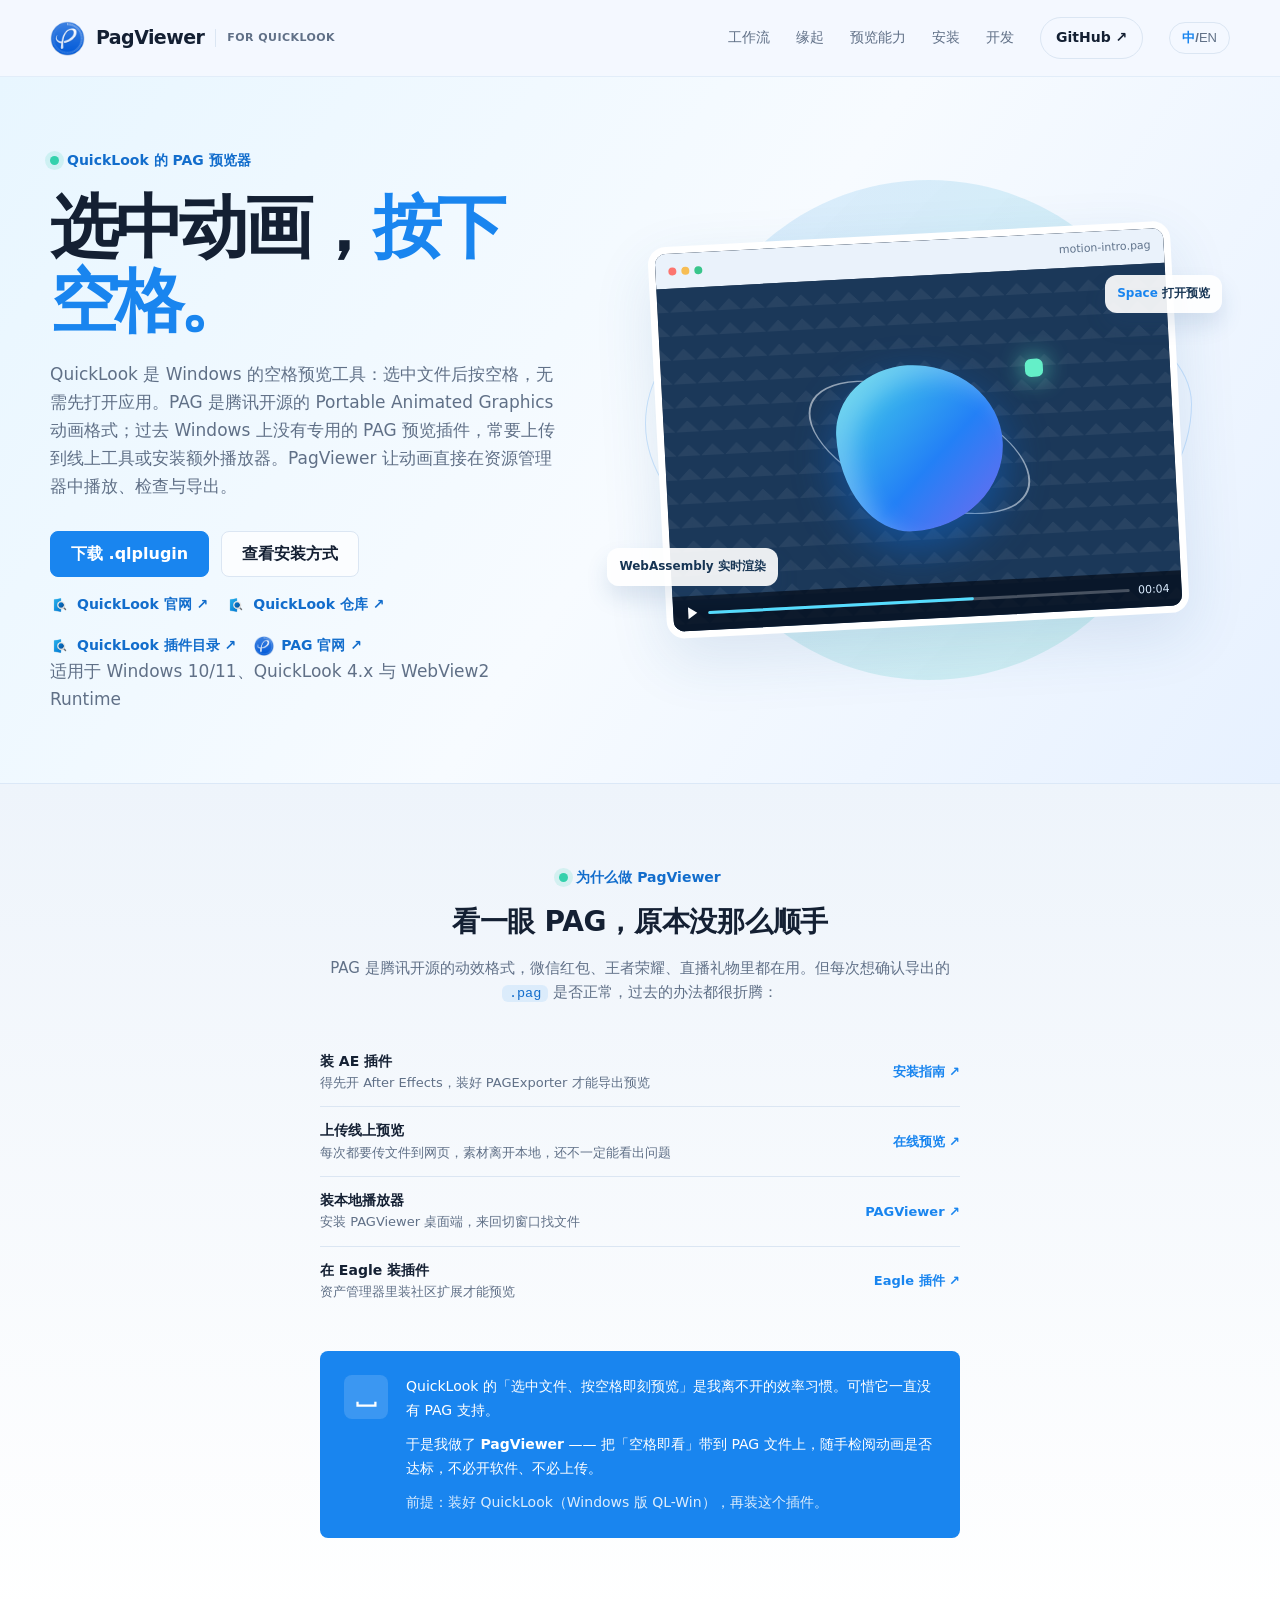
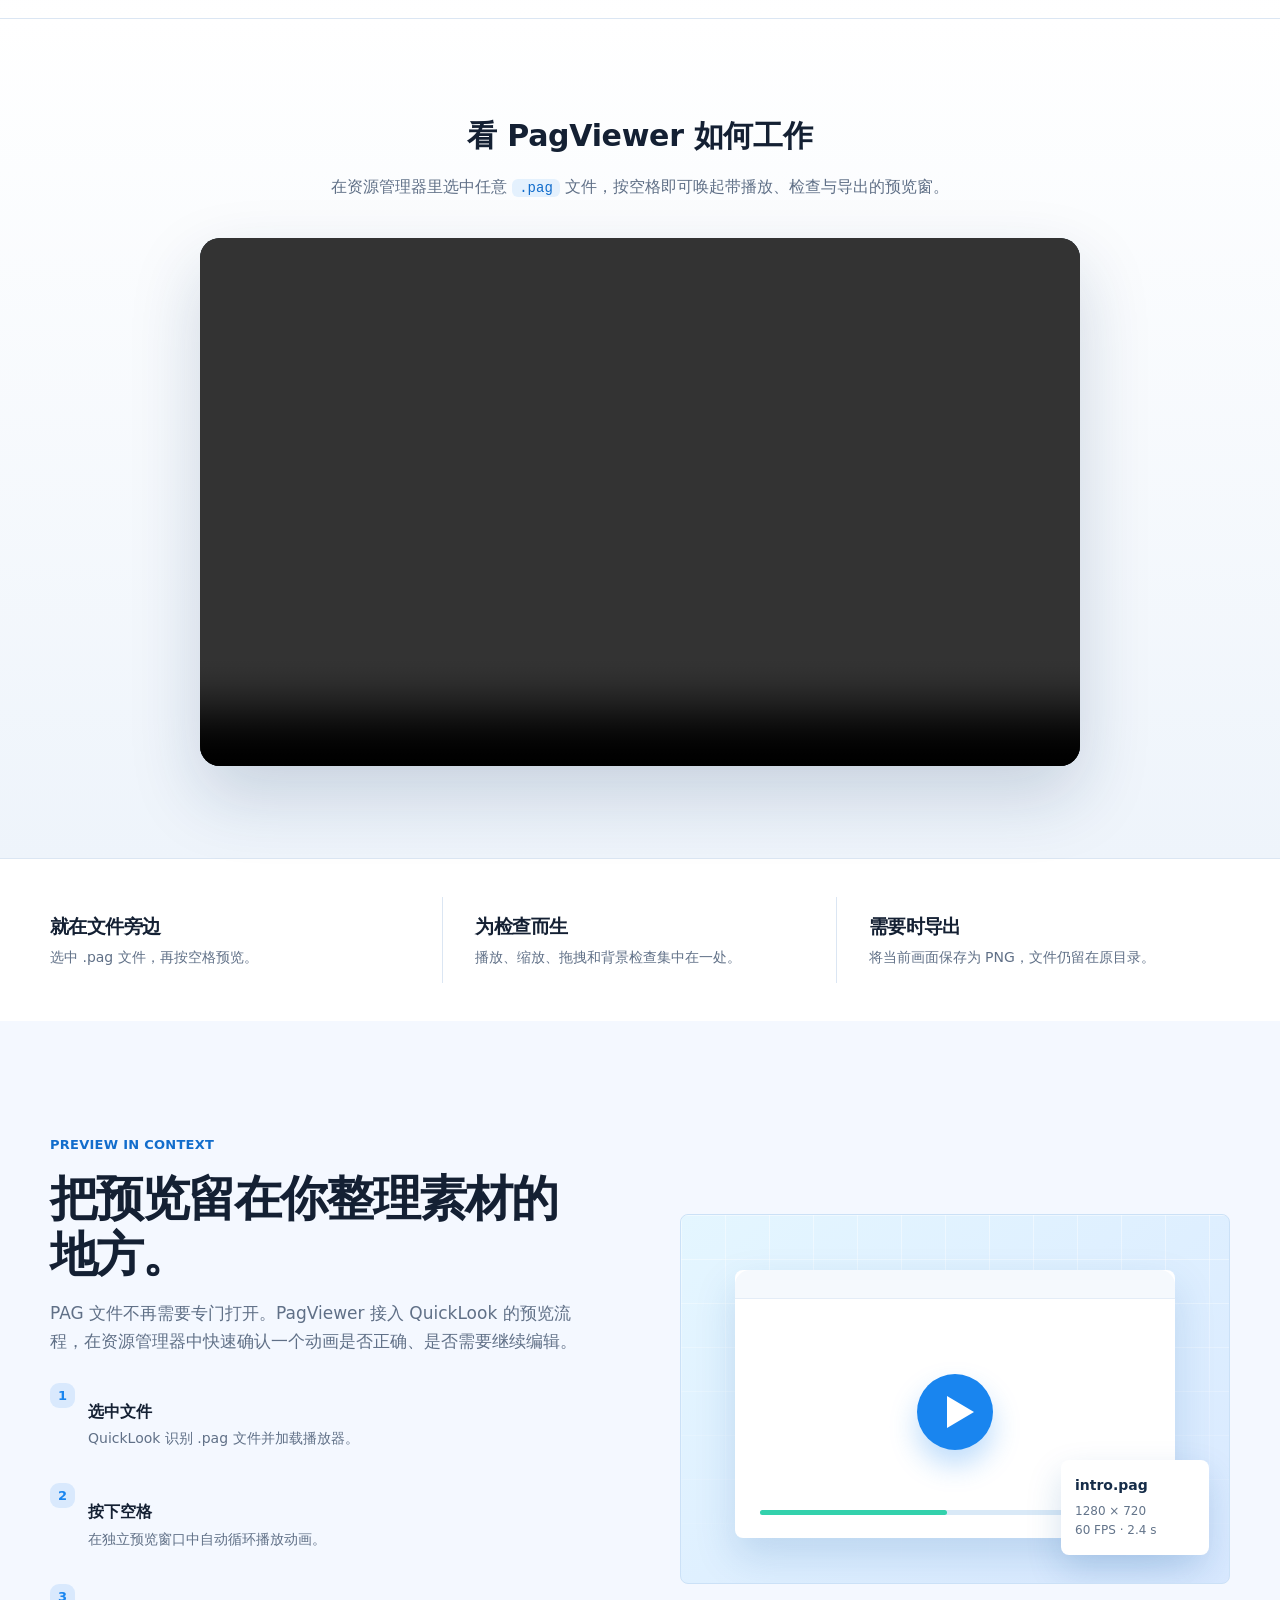
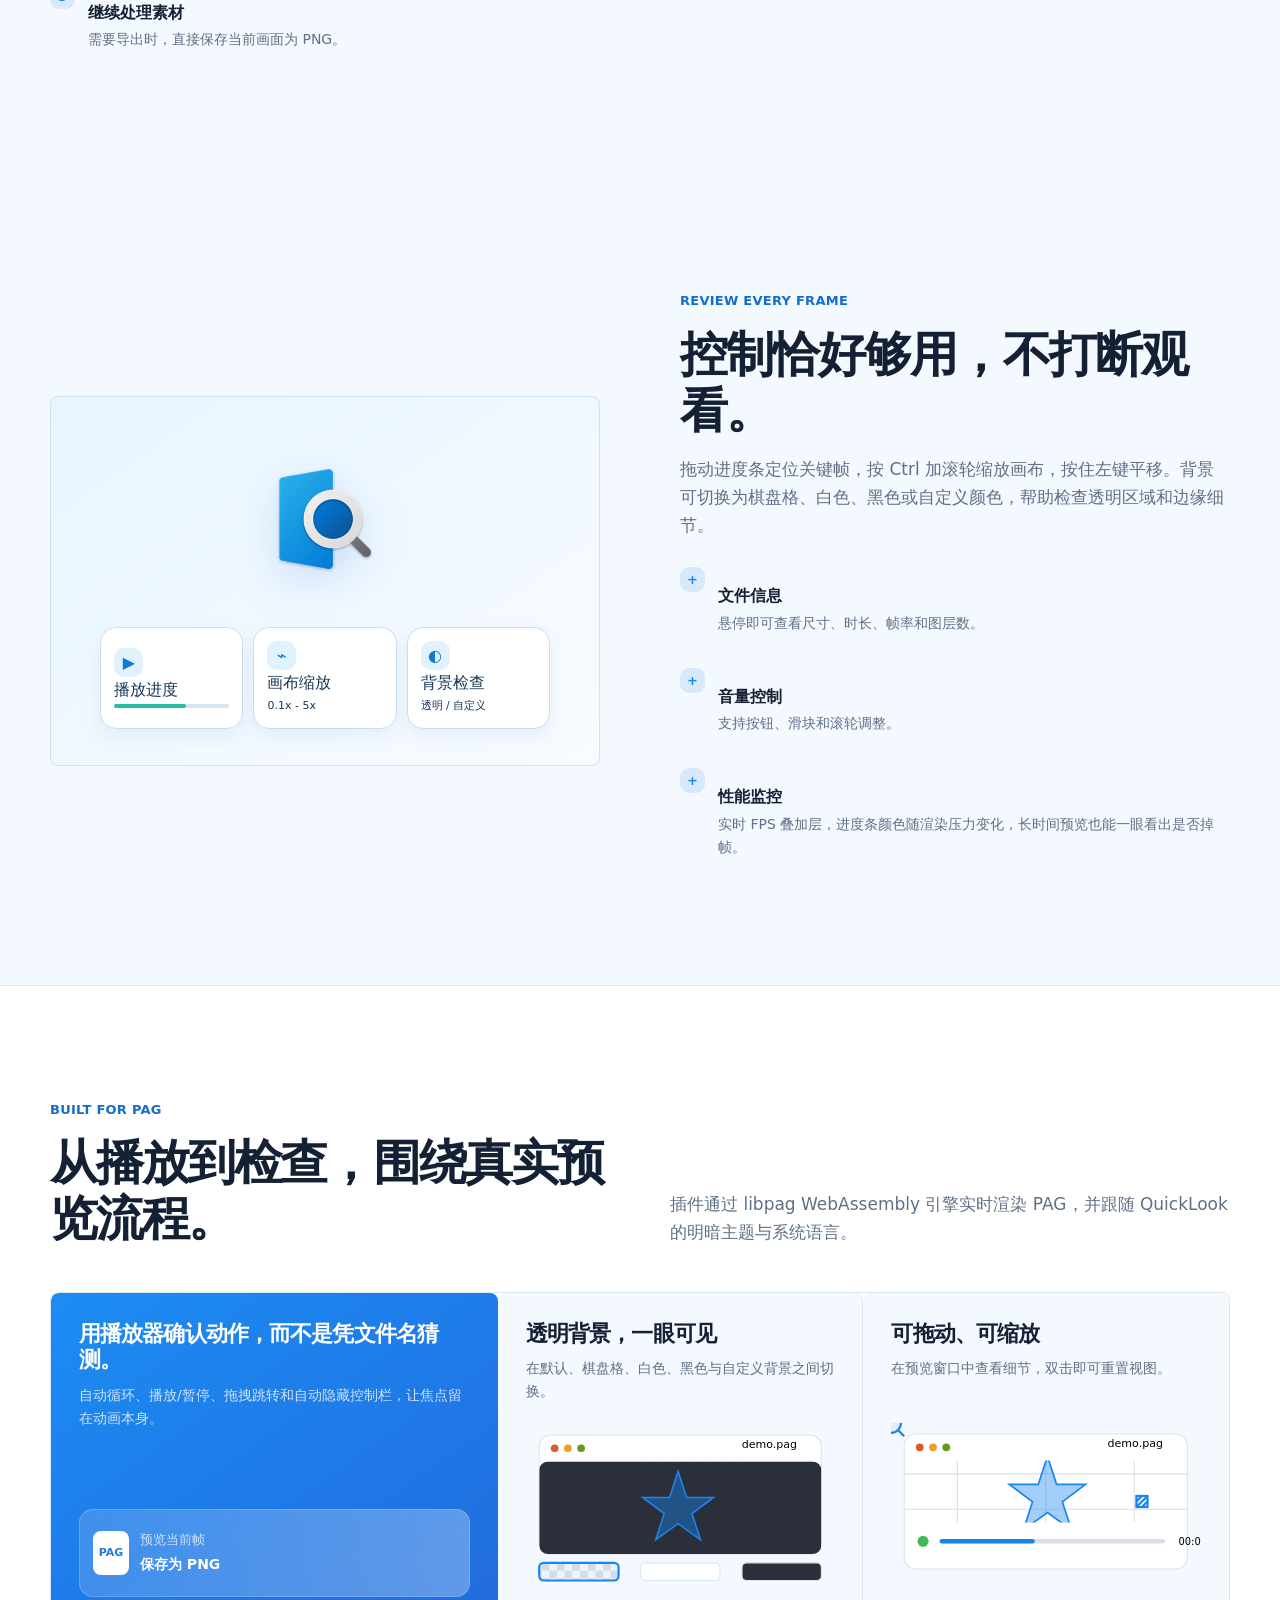
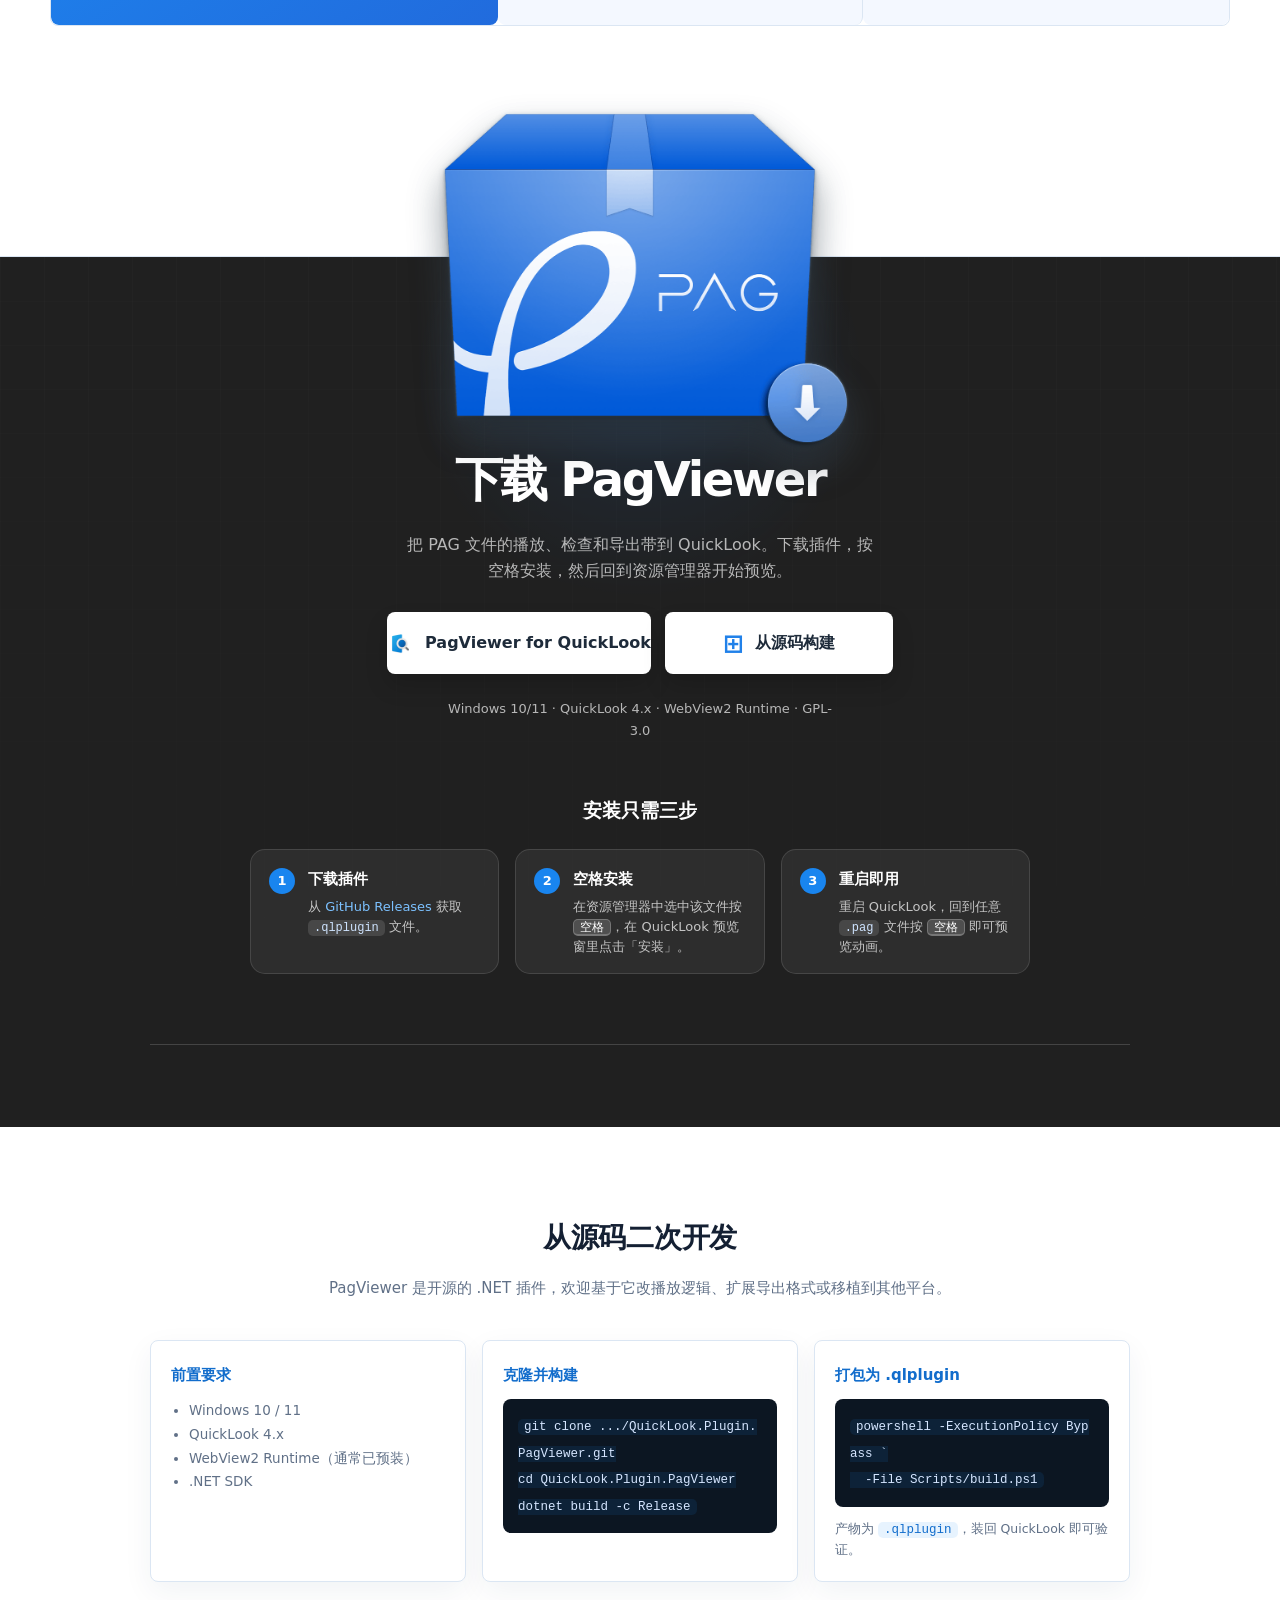
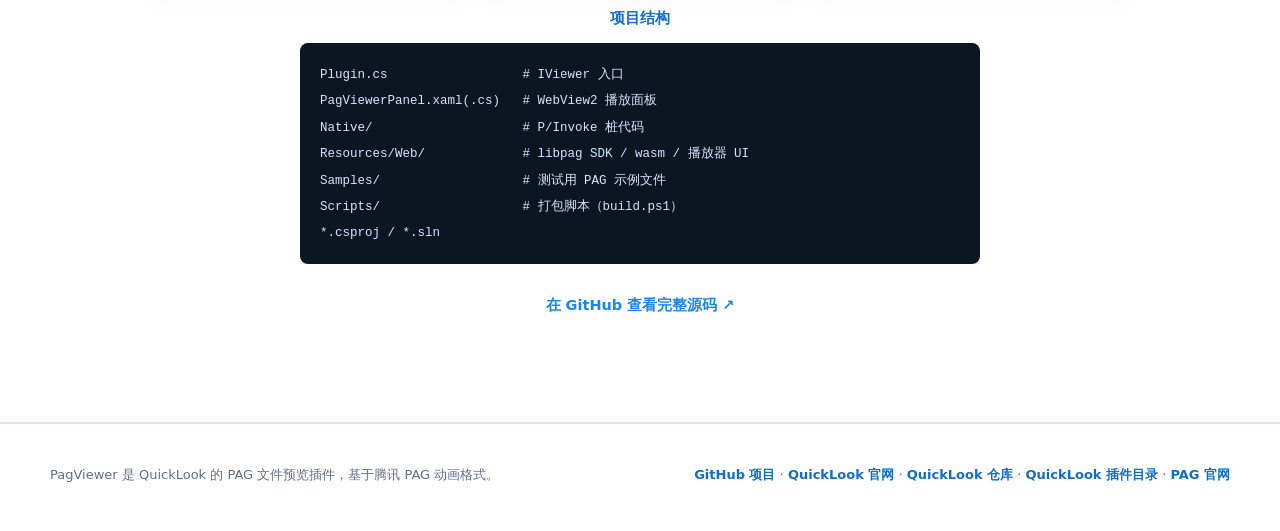
==== commit 8e70cbd8: "feat: add bilingual (zh/en) language switch - Add language toggle button (中/EN) in navigation - Add " ====
--- a/index.html
+++ b/index.html
@@ -1,103 +1,127 @@
-<!doctype html>
-<html lang="zh-CN">
-<head>
-<meta charset="utf-8"><meta name="viewport" content="width=device-width, initial-scale=1"><meta name="color-scheme" content="light dark">
-<meta name="description" content="PagViewer 是 QuickLook 的 PAG 文件预览插件。在 Windows 资源管理器中选中文件后按空格，即可播放、检查和导出 PAG 动画。"><link rel="icon" type="image/png" href="logo.png">
-<title>PagViewer - 在资源管理器中预览 PAG 动画</title>
-<style>
-:root{--blue:#1985ef;--deep:#126dcc;--mint:#33d1ac;--ink:#142033;--muted:#607087;--line:#dbe6f3;--bg:#f4f8ff;--paper:#fff;--night:#10223d;--r:24px;--wrap:1180px;--shadow:0 22px 60px rgb(36 91 148/.12)}@media(prefers-color-scheme:dark){:root{--ink:#edf5ff;--muted:#aab9cb;--line:#263d5b;--bg:#0b1628;--paper:#101f35;--night:#081426;--shadow:0 22px 60px rgb(0 0 0/.28)}}*{box-sizing:border-box}html{scroll-behavior:smooth}body{margin:0;background:var(--bg);color:var(--ink);font:16px/1.65 "Segoe UI",ui-sans-serif,system-ui,-apple-system,"PingFang SC","Microsoft YaHei",sans-serif;-webkit-font-smoothing:antialiased}a{color:inherit;text-decoration:none}button,a{touch-action:manipulation}:focus-visible{outline:3px solid var(--blue);outline-offset:3px}.wrap{width:min(var(--wrap),calc(100% - 40px));margin:auto}.skip{position:absolute;left:-999px;top:0;background:var(--blue);color:#fff;padding:10px 16px;z-index:9}.skip:focus{left:0}
-.nav{height:76px;display:flex;align-items:center;justify-content:space-between;gap:24px}.brand{display:flex;align-items:center;gap:11px;font-weight:750;letter-spacing:-.03em;font-size:19px}.brand img{width:35px;height:35px;border-radius:10px}.brand small{font-size:11px;color:var(--muted);font-weight:600;letter-spacing:.04em;border-left:1px solid var(--line);padding-left:11px}.links{display:flex;align-items:center;gap:26px;color:var(--muted);font-size:14px}.links a:hover{color:var(--blue)}.nav-github{border:1px solid var(--line);border-radius:999px;padding:8px 15px;color:var(--ink);font-weight:650}
-.hero-shell{overflow:hidden;background:linear-gradient(124deg,#e8f6ff 0%,#f7fbff 52%,#e7f1ff 100%);border-top:1px solid #e2edf9;border-bottom:1px solid #dbe8f7}.hero{min-height:580px;display:grid;grid-template-columns:.9fr 1.1fr;align-items:center;gap:48px;padding:70px 0}.kicker{display:inline-flex;align-items:center;gap:8px;color:var(--deep);font-size:14px;font-weight:700}.kicker i{width:9px;height:9px;border-radius:999px;background:var(--mint);box-shadow:0 0 0 5px rgb(51 209 172/.15)}h1{font-size:clamp(42px,5.4vw,72px);line-height:1.06;letter-spacing:-.065em;margin:18px 0 22px;max-width:11ch}h1 strong{font-weight:800;color:var(--blue)}.hero p{max-width:47ch;margin:0;color:var(--muted);font-size:17px}.actions{display:flex;gap:12px;flex-wrap:wrap;margin-top:31px}.button{min-height:46px;padding:0 20px;display:inline-flex;align-items:center;justify-content:center;gap:8px;border-radius:999px;border:1px solid var(--line);font-weight:700;transition:transform .18s ease,box-shadow .18s ease}.button:hover{transform:translateY(-2px);box-shadow:0 8px 20px rgb(25 133 239/.18)}.primary{background:var(--blue);border-color:var(--blue);color:#fff}.ghost{background:rgb(255 255 255/.7)}.fine{font-size:13px;color:var(--muted);margin-top:16px}
-.stage{position:relative;min-height:400px;isolation:isolate}.orbit{position:absolute;width:500px;height:500px;border-radius:50%;left:50%;top:50%;transform:translate(-48%,-50%);background:radial-gradient(circle at 35% 25%,#fff 0 3%,transparent 3.5%),radial-gradient(circle at 75% 67%,rgb(51 209 172/.22) 0 5%,transparent 5.5%),linear-gradient(135deg,rgb(25 133 239/.13),rgb(51 209 172/.18))}.halo{position:absolute;inset:38px;border:1px solid rgb(25 133 239/.2);border-radius:42% 58% 49% 51%/48% 42% 58% 52%;animation:float 8s ease-in-out infinite}.halo.two{inset:76px;border-color:rgb(51 209 172/.38);animation-delay:-3s}.viewer{position:absolute;left:8%;right:8%;top:50%;aspect-ratio:4/3;border-radius:18px;background:#132740;box-shadow:var(--shadow);overflow:hidden;transform:translateY(-50%) rotate(-3deg);border:7px solid #fff}.viewer-top{height:35px;background:#eaf2fb;display:flex;align-items:center;gap:5px;padding:0 13px}.viewer-top b{height:8px;width:8px;border-radius:50%;background:#fc756f}.viewer-top b:nth-child(2){background:#f7bd53}.viewer-top b:nth-child(3){background:#39c58b}.viewer-top span{margin-left:auto;color:#61748c;font-size:11px}.viewer-canvas{height:calc(100% - 35px);display:grid;place-items:center;position:relative;background-color:#1b3859;background-image:linear-gradient(45deg,rgb(255 255 255/.055) 25%,transparent 25%),linear-gradient(-45deg,rgb(255 255 255/.055) 25%,transparent 25%);background-size:24px 24px}.blob{width:166px;height:166px;position:absolute;inset:0;margin:auto;border-radius:45% 55% 57% 43%/40% 49% 51% 60%;background:linear-gradient(135deg,#46d8e7,#2380f6 58%,#7469ee);box-shadow:inset 18px 14px 22px rgb(255 255 255/.25),0 18px 46px rgb(12 116 236/.45);animation:morph 6s ease-in-out infinite}.ring{position:absolute;inset:0;margin:auto;width:235px;height:235px;border:2px solid rgb(255 255 255/.54);border-radius:50%;transform:rotate(25deg) scaleY(.46);animation:spin 8s linear infinite}.spark{position:absolute;width:18px;height:18px;border-radius:6px;background:#64efc8;right:25%;top:26%;box-shadow:0 0 25px #64efc8;animation:bob 2.8s ease-in-out infinite}.viewer-controls{position:absolute;left:0;right:0;bottom:0;height:35px;background:rgb(5 14 28/.76);display:flex;align-items:center;gap:8px;padding:0 12px;color:#dcedff;font-size:11px}.play{width:15px;height:15px;position:relative}.play:after{content:"";position:absolute;left:3px;top:1px;border-left:9px solid #fff;border-top:6px solid transparent;border-bottom:6px solid transparent}.track{height:3px;flex:1;background:rgb(255 255 255/.25);border-radius:999px}.track:before{content:"";display:block;height:100%;width:63%;background:#55ddff;border-radius:inherit}.tag{position:absolute;right:8px;top:45px;padding:9px 12px;border-radius:12px;background:rgb(255 255 255/.91);color:#173554;font-size:12px;font-weight:700;box-shadow:0 12px 22px rgb(40 88 140/.13);animation:bob 3.4s ease-in-out infinite}.tag.bottom{top:auto;right:auto;left:0;bottom:44px;animation-delay:-1.6s}.tag b{color:var(--blue)}
-.intro{padding:38px 0;background:var(--paper)}.intro-grid{display:grid;grid-template-columns:repeat(3,1fr)}.intro-item{padding:8px 32px;border-right:1px solid var(--line)}.intro-item:first-child{padding-left:0}.intro-item:last-child{border:0}.intro-item b{display:block;font-size:19px;letter-spacing:-.03em}.intro-item span{display:block;margin-top:4px;color:var(--muted);font-size:14px}section.block{padding:110px 0}.eyeline{display:inline-block;color:var(--deep);font-size:13px;font-weight:800;letter-spacing:.06em;text-transform:uppercase}.heading{max-width:620px;margin:12px 0 0;font-size:clamp(31px,4vw,48px);line-height:1.17;letter-spacing:-.055em}.bodycopy{max-width:560px;color:var(--muted);font-size:17px}.split{display:grid;grid-template-columns:1fr 1fr;align-items:center;gap:80px}.plate{min-height:370px;border-radius:var(--r);position:relative;overflow:hidden;background:linear-gradient(140deg,#e4f6ff,#d9e9ff);border:1px solid #cbe1f7}.plate.dark{background:linear-gradient(140deg,#143457,#11213d)}.plate-grid{position:absolute;inset:0;background:linear-gradient(rgb(255 255 255/.45) 1px,transparent 1px),linear-gradient(90deg,rgb(255 255 255/.45) 1px,transparent 1px);background-size:44px 44px;mask-image:linear-gradient(to bottom,#000,transparent)}.frame{position:absolute;background:#fff;border-radius:15px;box-shadow:0 18px 40px rgb(17 89 159/.17)}.frame.main{inset:55px 54px 45px}.frame.main:before{content:"";display:block;height:28px;border-bottom:1px solid #e4edf7;background:#f5f9fd;border-radius:15px 15px 0 0}.mini-play{position:absolute;left:50%;top:53%;width:76px;height:76px;border-radius:50%;transform:translate(-50%,-50%);background:var(--blue);box-shadow:0 15px 28px rgb(25 133 239/.28)}.mini-play:after{content:"";position:absolute;left:30px;top:22px;border-left:27px solid #fff;border-top:16px solid transparent;border-bottom:16px solid transparent}.bar{height:5px;position:absolute;left:25px;right:25px;bottom:23px;border-radius:5px;background:#d9e9f7}.bar:before{content:"";display:block;height:100%;width:48%;background:var(--mint);border-radius:inherit}.float-card{position:absolute;right:20px;bottom:28px;width:148px;padding:14px;background:#fff;border-radius:14px;box-shadow:0 15px 35px rgb(17 89 159/.18);font-size:12px;color:#63748a}.float-card b{display:block;color:#152c48;font-size:14px;margin-bottom:5px}.controls-art{position:absolute;inset:0;display:grid;place-items:center}.control-row{width:76%;display:flex;align-items:center;justify-content:space-between;padding:17px 21px;border-radius:14px;background:rgb(255 255 255/.1);border:1px solid rgb(255 255 255/.17);color:#eaf6ff;backdrop-filter:blur(8px)}.control-row+.control-row{margin-top:13px}.control-icon{width:37px;height:37px;border-radius:10px;background:rgb(72 199 241/.2);display:grid;place-items:center;color:#79e7ff;font-weight:800}.slider{height:4px;width:45%;border-radius:4px;background:rgb(255 255 255/.24)}.slider:before{content:"";display:block;width:62%;height:100%;background:#70e9ca;border-radius:inherit}.copy-list{display:grid;gap:17px;margin-top:28px}.copy-list div{display:flex;gap:13px;align-items:flex-start}.copy-list i{display:grid;place-items:center;flex:0 0 25px;width:25px;height:25px;border-radius:9px;background:rgb(25 133 239/.12);color:var(--blue);font-style:normal;font-weight:800;font-size:13px}.copy-list b{display:block;font-size:16px}.copy-list span{display:block;color:var(--muted);font-size:14px;margin-top:2px}
-.feature-zone{background:var(--paper);border-top:1px solid var(--line);border-bottom:1px solid var(--line)}section.block.feature-zone{padding-bottom:230px}.feature-head{display:flex;justify-content:space-between;align-items:end;gap:28px}.feature-head .bodycopy{margin:0}.feature-grid{display:grid;grid-template-columns:1.1fr .9fr .9fr;gap:18px;margin-top:45px}.feature{min-height:250px;padding:28px;border:1px solid var(--line);border-radius:var(--r);background:var(--bg);display:flex;flex-direction:column;justify-content:space-between}.feature.large{background:linear-gradient(145deg,#1c8cf3,#216bdd);border:0;color:#fff}.feature h3{font-size:22px;line-height:1.22;letter-spacing:-.04em;margin:0}.feature p{margin:10px 0 0;color:var(--muted);font-size:14px}.feature.large p{color:rgb(255 255 255/.78)}.visual{position:relative;margin-top:20px}.checker:after{content:"";position:absolute;width:55px;height:55px;border-radius:18px 30px 22px 35px;background:linear-gradient(135deg,#5adfca,#498bea);left:calc(50% - 27px);top:15px}.export{height:88px;border-radius:14px;background:rgb(255 255 255/.13);border:1px solid rgb(255 255 255/.2);padding:13px;display:flex;align-items:center;gap:11px}.file-mark{width:36px;height:44px;border-radius:8px;background:#fff;color:#237add;display:grid;place-items:center;font-weight:900;font-size:11px}.export small{color:rgb(255 255 255/.74);display:block}.export b{font-size:14px}
-.install{padding:108px 0}.install-top{text-align:center}.install-top .heading{margin-inline:auto}.install-top .bodycopy{margin:16px auto 0}.steps{display:grid;grid-template-columns:repeat(4,1fr);gap:14px;margin-top:51px}.step{padding:24px;border-radius:19px;background:var(--paper);border:1px solid var(--line);min-height:186px}.step-n{display:block;color:var(--blue);font-weight:800;font-size:13px}.step h3{margin:19px 0 7px;font-size:18px;letter-spacing:-.035em}.step p{margin:0;color:var(--muted);font-size:14px}.install-cta{display:flex;justify-content:center;gap:12px;flex-wrap:wrap;margin-top:35px}.requirements{margin-top:44px;padding:21px 24px;display:flex;align-items:center;justify-content:space-between;gap:22px;border-top:1px solid var(--line);border-bottom:1px solid var(--line);color:var(--muted);font-size:14px}.requirements b{color:var(--ink)}footer{padding:40px 0 48px;background:var(--paper);border-top:1px solid var(--line)}.foot{display:flex;align-items:center;gap:10px 20px;flex-wrap:wrap;justify-content:space-between;color:var(--muted);font-size:13px}.foot a{color:var(--deep);font-weight:700}
-@keyframes float{50%{transform:translate(-48%,-50%) rotate(12deg) scale(1.04)}}@keyframes morph{50%{border-radius:59% 41% 39% 61%/54% 38% 62% 46%;transform:scale(1.08) rotate(14deg)}}@keyframes spin{to{transform:rotate(385deg) scaleY(.46)}}@keyframes bob{50%{transform:translateY(-10px)}}@media(max-width:850px){.links a:not(.nav-github){display:none}.hero{grid-template-columns:1fr;padding:55px 0 42px}.stage{min-height:330px;max-width:570px;width:100%;margin:auto}.split{grid-template-columns:1fr;gap:38px}.split.reverse .plate{order:2}.feature-grid{grid-template-columns:1fr 1fr}.feature.large{grid-column:span 2}.steps{grid-template-columns:1fr 1fr}.intro-item{padding:8px 18px}.intro-item:first-child{padding-left:0}}@media(max-width:560px){.wrap{width:min(100% - 32px,var(--wrap))}.nav{height:67px}.brand small{display:none}.nav-github{padding:7px 12px}.hero{min-height:0}.hero p{font-size:16px}.stage{min-height:230px}.orbit{width:280px;height:280px}.halo{inset:22px}.viewer{left:26%;right:26%;top:50%;aspect-ratio:4/3;transform:translateY(-50%) rotate(-3deg);border-width:5px}.ring{width:150px;height:150px}.blob{width:104px;height:104px}.spark{width:13px;height:13px}.tag{display:none}.intro-grid,.feature-grid,.steps{grid-template-columns:1fr}.intro-item{padding:0;border:0}.feature-head{display:block}.feature.large{grid-column:auto}.requirements,.foot{align-items:flex-start;flex-direction:column}.plate{min-height:310px}section.block,.install{padding:76px 0}section.block.feature-zone{padding-bottom:150px}}@media(max-width:400px){.stage{min-height:190px}.orbit{width:230px;height:230px}.halo{inset:14px}.viewer{left:28%;right:28%;border-width:4px;border-radius:12px}.ring{width:108px;height:108px}.blob{width:74px;height:74px}.spark{width:11px;height:11px}}@media(prefers-reduced-motion:reduce){html{scroll-behavior:auto}*,*:before,*:after{animation-duration:.001ms!important;animation-iteration-count:1!important;scroll-behavior:auto!important}}
-.reveal{opacity:0;transform:translateY(28px);transition:opacity .7s cubic-bezier(.16,1,.3,1),transform .7s cubic-bezier(.16,1,.3,1)}.reveal.in{opacity:1;transform:none}.button,.feature,.step,.intro-item{transition:transform .25s cubic-bezier(.16,1,.3,1),box-shadow .25s ease,border-color .25s ease}.feature:hover,.step:hover{transform:translateY(-7px);border-color:rgb(25 133 239/.45);box-shadow:0 18px 35px rgb(25 85 145/.12)}.intro-item:hover b{color:var(--blue)}.viewer{transition:transform .55s cubic-bezier(.16,1,.3,1),box-shadow .55s ease}.stage:hover .viewer{transform:translateY(-50%) rotate(0) translateY(-9px) scale(1.03);box-shadow:0 35px 74px rgb(24 86 150/.23)}.stage:hover .tag{animation-play-state:paused}.plate.dark{background:radial-gradient(circle at 50% 38%,#2e83d6 0 2%,#193c68 24%,#0d1f39 66%)}.plate.dark:before{content:"";position:absolute;z-index:0;width:148px;height:148px;left:calc(50% - 74px);top:48px;background:url('assets/quicklook-icon.png') center/contain no-repeat;filter:drop-shadow(0 18px 25px rgb(0 0 0/.32));transition:transform .45s cubic-bezier(.16,1,.3,1)}.plate.dark:hover:before{transform:translateY(-10px) rotate(-7deg) scale(1.06)}.controls-art{align-items:end;padding-bottom:36px}.controls-art>div{width:82%;display:grid;grid-template-columns:repeat(3,1fr);gap:10px}.control-row{width:auto;min-height:102px;display:flex;flex-direction:column;justify-content:center;align-items:flex-start;padding:13px;border-radius:16px;background:linear-gradient(135deg,rgb(255 255 255/.17),rgb(255 255 255/.06));transition:transform .25s ease,background .25s ease}.control-row+.control-row{margin-top:0}.control-row:hover{transform:translateY(-8px);background:linear-gradient(135deg,rgb(51 209 172/.3),rgb(84 168 255/.2))}.control-row .slider{width:100%}.control-icon{width:29px;height:29px}.control-row span:last-child{font-size:11px}.download-stage{position:relative;z-index:1;background:#172231;color:#fff;padding:0 0 82px}.download-stage:before{content:"";position:absolute;inset:0;background:radial-gradient(circle at 50% 14%,rgb(36 125 232/.38),transparent 23%),linear-gradient(90deg,rgb(255 255 255/.035) 1px,transparent 1px),linear-gradient(rgb(255 255 255/.025) 1px,transparent 1px);background-size:auto,44px 44px,44px 44px;mask-image:linear-gradient(to bottom,#000,transparent)}.download-wrap{position:relative;width:min(980px,calc(100% - 40px));margin:auto;text-align:center;border-bottom:1px solid rgb(255 255 255/.16);padding:1px 0 70px}.package-crop{width:min(420px,73vw);overflow:visible;margin:-190px auto -12px}.package{display:block;width:100%;height:auto;margin:0;filter:drop-shadow(0 20px 18px rgb(0 0 0/.38)) drop-shadow(0 0 1.2px rgb(173 216 255/.55));transform-origin:center;transition:transform .5s cubic-bezier(.16,1,.3,1),filter .5s ease}.download-stage:hover .package{transform:translateY(-12px) rotate(-1deg);filter:drop-shadow(0 34px 26px rgb(0 0 0/.45)) drop-shadow(0 0 1.2px rgb(200 230 255/.7))}.download-stage h2{font-size:clamp(34px,4vw,48px);letter-spacing:-.05em;margin:0 0 12px}.download-stage p{margin:0 auto 28px;max-width:47ch;color:rgb(255 255 255/.68)}.download-buttons{display:flex;justify-content:center;gap:14px;flex-wrap:wrap}.download-button{min-width:228px;min-height:62px;border-radius:11px;background:#fff;color:#1e2b3a;display:inline-flex;align-items:center;justify-content:center;gap:11px;font-weight:750;box-shadow:0 12px 22px rgb(0 0 0/.15);transition:transform .22s ease,box-shadow .22s ease}.download-button:hover{transform:translateY(-5px);box-shadow:0 20px 32px rgb(0 0 0/.3)}.download-button img{width:27px;height:27px;border-radius:7px}.download-button .win{font-size:25px;line-height:1;color:#2181e9}.download-note{margin-top:24px!important;font-size:13px}.install{display:none}body{color-scheme:light}@media(prefers-color-scheme:dark){:root{--ink:#142033;--muted:#607087;--line:#dbe6f3;--bg:#f4f8ff;--paper:#fff;--night:#10223d;--shadow:0 22px 60px rgb(36 91 148/.12)}}@media(max-width:560px){.controls-art>div{width:88%;gap:7px}.control-row{min-height:86px;padding:10px}.package-crop{margin:-110px auto -9px}.download-stage{padding-bottom:48px}.download-wrap{padding-bottom:46px}.download-button{min-width:min(100%,280px)}}
-/* PAG-style restraint: one bright canvas, squared content surfaces, and no decorative glass system. */
-:root{--r:8px}.feature,.step,.plate,.frame,.float-card{border-radius:8px}.feature-grid{gap:0;border:1px solid var(--line);border-radius:8px;overflow:hidden}.feature{border:0;border-right:1px solid var(--line);box-shadow:none}.feature:last-child{border-right:0}.feature:hover,.step:hover{box-shadow:none;transform:translateY(-3px)}.intro-item{padding-top:14px;padding-bottom:14px}.plate{box-shadow:none}.button,.download-button{border-radius:8px}.download-stage{background:#202020}.download-stage:before{opacity:.45}.download-wrap{width:min(980px,calc(100% - 40px))}.eyeline{letter-spacing:.02em}.heading{letter-spacing:-.04em}
-/* Follow-up: single light document surface, full download package, and an animated playback proof. */
-.plate.dark{background:linear-gradient(145deg,#e8f5ff,#f8fbff);border-color:#cfe2f5}.plate.dark:before{filter:drop-shadow(0 14px 22px rgb(31 119 211/.18))}.control-row{background:#fff;color:#183656;border-color:#c9def1;box-shadow:0 8px 18px rgb(37 109 177/.08)}.control-row:hover{background:#eef8ff}.control-icon{background:#e1f2ff;color:#1678d0}.slider{background:#d4e6f5}.slider:before{background:#27bca2}.package-crop{height:auto}.feature.large .export{position:relative;overflow:hidden;background:linear-gradient(105deg,rgb(255 255 255/.14),rgb(255 255 255/.3),rgb(255 255 255/.14));background-size:220% 100%;animation:playback-sheen 2.5s linear infinite}.feature.large .export:after{content:"";position:absolute;left:-16%;bottom:10px;width:12px;height:12px;border-radius:50%;background:#64efc8;box-shadow:0 0 0 7px rgb(100 239 200/.22);animation:playback-progress 3.2s linear infinite}.feature.large .file-mark{animation:playback-bounce 1.5s ease-in-out infinite}.quicklook-links{display:flex;gap:18px;margin-top:16px;flex-wrap:wrap}.quicklook-link{display:inline-flex;align-items:center;gap:7px;color:var(--deep);font-size:14px;font-weight:750}.quicklook-link img{width:20px;height:20px;border-radius:5px}@keyframes playback-sheen{to{background-position:-220% 0}}@keyframes playback-progress{to{transform:translateX(330px)}}@keyframes playback-bounce{50%{transform:translateY(-5px)}}@media(max-width:560px){.package-crop{height:auto}.feature.large .export:after{animation-name:playback-progress-mobile}}@keyframes playback-progress-mobile{to{transform:translateX(220px)}}
-.star-float{animation:star-float 3.6s ease-in-out infinite}
-@keyframes star-float{50%{transform:translateY(-5px)}}
-.bg-cycler{animation:bg-cycle 4.8s ease-in-out infinite}
-@keyframes bg-cycle{0%,26%{transform:translateX(0)}33%,59%{transform:translateX(92px)}66%,92%{transform:translateX(184px)}100%{transform:translateX(0)}}
-.bg-mode-checker{animation:bg-mode-checker 4.8s ease-in-out infinite}
-.bg-mode-white{animation:bg-mode-white 4.8s ease-in-out infinite}
-.bg-mode-black{animation:bg-mode-black 4.8s ease-in-out infinite}
-@keyframes bg-mode-checker{0%,26%{opacity:1}33%,100%{opacity:0}}
-@keyframes bg-mode-white{0%,26%{opacity:0}33%,59%{opacity:1}66%,100%{opacity:0}}
-@keyframes bg-mode-black{0%,59%{opacity:0}66%,92%{opacity:1}94%,100%{opacity:0}}
-.grid-pan{animation:grid-pan 6s ease-in-out infinite}
-@keyframes grid-pan{0%,100%{transform:translate(0,0)}50%{transform:translate(10px,-7px)}}
-.zoom-pulse{transform-box:fill-box;transform-origin:center;animation:zoom-pulse 3.4s ease-in-out infinite}
-@keyframes zoom-pulse{50%{transform:scale(1.18)}}
-.mag-scan{animation:mag-scan 6s ease-in-out infinite}
-@keyframes mag-scan{0%{transform:translate(40px,50px)}25%{transform:translate(112px,70px)}50%{transform:translate(204px,52px)}75%{transform:translate(132px,74px)}100%{transform:translate(40px,50px)}}
-.install-steps{margin-top:54px;text-align:center}.install-steps h3{font-size:19px;font-weight:800;margin:0 0 22px;color:#fff}.steps-3{list-style:none;display:grid;grid-template-columns:repeat(3,1fr);gap:16px;max-width:780px;margin:0 auto;padding:0;text-align:left}.steps-3 li{display:flex;gap:13px;align-items:flex-start;background:rgba(255,255,255,.06);border:1px solid rgba(255,255,255,.12);border-radius:15px;padding:18px 18px 16px}.steps-3 .num{flex:0 0 auto;width:26px;height:26px;border-radius:50%;background:var(--blue);color:#fff;font-weight:800;font-size:13px;display:grid;place-items:center}.steps-3 b{display:block;font-size:14.5px;color:#fff;margin-bottom:5px}.steps-3 p{margin:0;font-size:13px;line-height:1.55;color:rgba(255,255,255,.72)}.steps-3 code{background:rgba(255,255,255,.12);padding:1px 6px;border-radius:5px;font-size:12px;color:#cfe4ff}.steps-3 a{color:#7cc1ff}.steps-3 kbd{background:rgba(255,255,255,.16);border:1px solid rgba(255,255,255,.22);border-bottom-width:2px;border-radius:5px;padding:0 6px;font-size:12px;color:#fff;font-family:inherit}@media(max-width:560px){.steps-3{grid-template-columns:1fr;max-width:420px}}.demo{padding:92px 0;text-align:center;background:linear-gradient(180deg,var(--paper),#eef4fb);border-bottom:1px solid var(--line)}.demo h2{font-size:30px;font-weight:850;letter-spacing:-.01em;margin:0}.demo .bodycopy{margin:14px auto 0;max-width:620px;font-size:15.5px;line-height:1.6;color:var(--muted)}.demo .bodycopy code{background:rgba(25,133,239,.1);color:var(--deep);padding:1px 7px;border-radius:6px;font-size:14px}.demo-frame{position:relative;max-width:880px;margin:38px auto 0;border-radius:20px;overflow:hidden;box-shadow:0 30px 70px rgb(18 52 92/.18);background:#0c1622;aspect-ratio:5/3}.demo-frame video{width:100%;height:100%;display:block;object-fit:cover}@media(max-width:560px){.demo{padding:64px 0}.demo h2{font-size:24px}.demo-frame{border-radius:14px;margin-top:28px}}.dev{padding:88px 0;background:var(--paper);border-bottom:1px solid var(--line);text-align:center}.dev h2{font-size:28px;font-weight:850;letter-spacing:-.01em;margin:0}.dev .bodycopy{margin:14px auto 0;max-width:640px;font-size:15px;line-height:1.6;color:var(--muted)}.dev-grid{display:grid;grid-template-columns:repeat(3,1fr);gap:16px;max-width:980px;margin:40px auto 0;text-align:left}.dev-card{background:#fff;border:1px solid var(--line);border-radius:8px;padding:22px 20px;box-shadow:0 10px 30px rgb(18 52 92/.06);transition:transform .25s cubic-bezier(.16,1,.3,1),box-shadow .25s ease,border-color .25s ease;overflow:hidden}.dev-card:hover{transform:translateY(-3px);border-color:rgb(25 133 239/.45);box-shadow:0 18px 35px rgb(25 85 145/.12)}.dev-card h3{font-size:15px;font-weight:800;margin:0 0 12px;color:var(--deep)}.dev-card ul{margin:0;padding-left:18px;color:var(--muted);font-size:13.5px;line-height:1.75}.dev-card pre{margin:0;background:#0c1622;border-radius:8px;padding:14px 15px;overflow-x:auto;-webkit-overflow-scrolling:touch}.dev-card pre code{color:#d6e6ff;font-family:ui-monospace,SFMono-Regular,Menlo,Consolas,monospace;font-size:12.5px;line-height:1.6;white-space:pre-wrap;word-break:break-all}.dev-card .hint{margin:12px 0 0;font-size:12.5px;color:var(--muted);line-height:1.55}.dev-card code,.dev-card .hint code{background:rgba(25,133,239,.1);color:var(--deep);padding:1px 6px;border-radius:5px;font-size:12.5px;word-break:break-all}.dev-tree{max-width:680px;margin:24px auto 0;text-align:left}.dev-tree h3{font-size:15px;font-weight:800;margin:0 0 12px;color:var(--deep);text-align:center}.dev-tree pre{margin:0;background:#0c1622;border-radius:8px;padding:18px 20px;overflow-x:auto;-webkit-overflow-scrolling:touch}.dev-tree pre code{color:#d6e6ff;font-family:ui-monospace,SFMono-Regular,Menlo,Consolas,monospace;font-size:12.5px;line-height:1.75;white-space:pre}.dev-link{margin-top:28px}.dev-link a{color:var(--blue);font-weight:700;font-size:14.5px;transition:opacity .2s}.dev-link a:hover{opacity:.75}@media(max-width:850px){.dev-grid{grid-template-columns:1fr 1fr;max-width:600px}}@media(max-width:560px){.dev{padding:64px 0}.dev h2{font-size:24px}.dev .bodycopy{font-size:14px}.dev-grid{grid-template-columns:1fr;max-width:480px}.dev-card{padding:18px 16px}.dev-card pre{padding:12px 13px}.dev-card pre code{font-size:11.5px}.dev-tree pre{padding:14px 16px}.dev-tree pre code{font-size:11px}}@media(max-width:400px){.dev{padding:52px 0}.dev h2{font-size:21px}.dev-card{padding:16px 14px}.dev-card h3{font-size:14px}.dev-card ul{font-size:12.5px}.dev-card pre code{font-size:10.5px}}.pain{padding:80px 0;background:linear-gradient(180deg,#eef4fb,var(--paper));border-bottom:1px solid var(--line);text-align:center}.pain .kicker{margin-bottom:10px}.pain h2{font-size:28px;font-weight:850;letter-spacing:-.01em;margin:0}.pain .lead{margin:10px auto 0;max-width:640px;font-size:15px;line-height:1.65;color:var(--muted)}.pain .lead code{background:rgba(25,133,239,.1);color:var(--deep);padding:1px 7px;border-radius:6px;font-size:13.5px}.pain-list{max-width:640px;margin:32px auto 0;text-align:left}.pain-row{display:flex;align-items:center;justify-content:space-between;gap:16px;padding:14px 0;border-bottom:1px solid var(--line);transition:transform .22s ease,padding-left .22s ease}.pain-row:hover{padding-left:6px}.pain-row:hover .pain-left b{color:var(--blue)}.pain-row:last-child{border-bottom:0}.pain-left b{display:block;font-size:14px;color:var(--ink);font-weight:800;line-height:1.3;transition:color .22s ease}.pain-left span{display:block;font-size:13px;color:var(--muted);line-height:1.5;margin-top:3px}.pain-row a{flex:0 0 auto;font-size:13px;font-weight:700;color:var(--blue);white-space:nowrap}.pain-turn{max-width:640px;margin:36px auto 0;display:flex;align-items:flex-start;gap:18px;background:var(--blue);color:#fff;border-radius:8px;padding:24px 24px;text-align:left;transition:transform .25s cubic-bezier(.16,1,.3,1),box-shadow .25s ease}.pain-turn:hover{transform:translateY(-3px);box-shadow:0 18px 40px rgb(18 86 150/.25)}.pain-turn-icon{flex:0 0 auto;width:44px;height:44px;border-radius:8px;background:rgba(255,255,255,.15);display:grid;place-items:center;font-size:22px;font-weight:700;line-height:1}.pain-turn-text p{margin:0;font-size:14px;line-height:1.7}.pain-so{margin-top:10px!important}.pain-so strong{color:#fff;font-weight:800}.pain-pre{margin-top:10px!important;font-size:12.5px;opacity:.85}@media(max-width:900px){.pain h2{font-size:26px}}@media(max-width:480px){.pain{padding:56px 0}.pain h2{font-size:22px}.pain-left b{font-size:13px}.pain-left span{font-size:12px}.pain-turn{flex-direction:column;gap:12px}.pain-turn-icon{width:36px;height:36px;font-size:18px}.pain-turn-text p{font-size:13px}}@media(max-width:360px){.pain-left b{font-size:12.5px}.pain-left span{font-size:11.5px}}</style></head>
-<body><a class="skip" href="#main">跳到主要内容</a><header class="wrap nav"><a class="brand" href="#top"><img src="logo.png" alt=""><span>PagViewer</span><small>FOR QUICKLOOK</small></a><nav class="links" aria-label="页面导航"><a href="#workflow">工作流</a><a href="#why">缘起</a><a href="#features">预览能力</a><a href="#install">安装</a><a href="#dev">开发</a><a class="nav-github" href="https://github.com/yancongya/QuickLook.Plugin.PagViewer">GitHub ↗</a></nav></header>
-<main id="main"><div class="hero-shell" id="top"><div class="wrap hero"><div><span class="kicker"><i aria-hidden="true"></i>QuickLook 的 PAG 预览器</span><h1>选中动画，<strong>按下空格。</strong></h1><p>PagViewer 将 PAG 文件带进 Windows 资源管理器的 QuickLook 预览窗口。实时播放、检查图层信息、缩放画布并导出 PNG，不必先打开编辑软件。</p><div class="actions"><a class="button primary" href="https://github.com/yancongya/QuickLook.Plugin.PagViewer/releases">下载 .qlplugin</a><a class="button ghost" href="#install">查看安装方式</a></div><p class="fine">适用于 Windows 10/11、QuickLook 4.x 与 WebView2 Runtime</p></div><div class="stage" role="img" aria-label="PagViewer 的 PAG 动画预览示意图"><div class="orbit"></div><div class="halo"></div><div class="halo two"></div><div class="viewer"><div class="viewer-top"><b></b><b></b><b></b><span>motion-intro.pag</span></div><div class="viewer-canvas"><div class="ring"></div><div class="blob"></div><div class="spark"></div><div class="viewer-controls"><span class="play" aria-hidden="true"></span><span class="track"></span><span>00:04</span></div></div></div><span class="tag"><b>Space</b> 打开预览</span><span class="tag bottom">WebAssembly 实时渲染</span></div></div></div><section class="pain" id="why"><div class="wrap"><span class="kicker"><i aria-hidden="true"></i>为什么做 PagViewer</span><h2>看一眼 PAG，原本没那么顺手</h2><p class="lead">PAG 是腾讯开源的动效格式，微信红包、王者荣耀、直播礼物里都在用。但每次想确认导出的 <code>.pag</code> 是否正常，过去的办法都很折腾：</p><div class="pain-list"><div class="pain-row"><div class="pain-left"><b>装 AE 插件</b><span>得先开 After Effects，装好 PAGExporter 才能导出预览</span></div><a href="https://pag.io/docs/install-PAGExporter.html" target="_blank" rel="noopener">安装指南 ↗</a></div><div class="pain-row"><div class="pain-left"><b>上传线上预览</b><span>每次都要传文件到网页，素材离开本地，还不一定能看出问题</span></div><a href="https://pag.qq.com/player.html" target="_blank" rel="noopener">在线预览 ↗</a></div><div class="pain-row"><div class="pain-left"><b>装本地播放器</b><span>安装 PAGViewer 桌面端，来回切窗口找文件</span></div><a href="https://pag.io/docs/zh-CN/install.html" target="_blank" rel="noopener">PAGViewer ↗</a></div><div class="pain-row"><div class="pain-left"><b>在 Eagle 装插件</b><span>资产管理器里装社区扩展才能预览</span></div><a href="https://community-en.eagle.cool/plugin/dd3f8cee-6aa6-4cb0-b7e2-291bd824ce08" target="_blank" rel="noopener">Eagle 插件 ↗</a></div></div><div class="pain-turn"><div class="pain-turn-icon" aria-hidden="true">⎵</div><div class="pain-turn-text"><p>QuickLook 的「选中文件、按空格即刻预览」是我离不开的效率习惯。可惜它一直没有 PAG 支持。</p><p class="pain-so">于是我做了 <strong>PagViewer</strong> —— 把「空格即看」带到 PAG 文件上，随手检阅动画是否达标，不必开软件、不必上传。</p><p class="pain-pre">前提：装好 QuickLook（Windows 版 QL-Win），再装这个插件。</p></div></div></div></section><section class="demo" id="demo"><div class="wrap"><h2>看 PagViewer 如何工作</h2><p class="bodycopy">在资源管理器里选中任意 <code>.pag</code> 文件，按空格即可唤起带播放、检查与导出的预览窗。</p><div class="demo-frame"><video src="assets/showcase.mp4" autoplay muted loop playsinline controls preload="metadata" aria-label="PagViewer 预览演示"></video></div></div></section>
-<section class="intro"><div class="wrap intro-grid"><div class="intro-item"><b>就在文件旁边</b><span>选中 .pag 文件，再按空格预览。</span></div><div class="intro-item"><b>为检查而生</b><span>播放、缩放、拖拽和背景检查集中在一处。</span></div><div class="intro-item"><b>需要时导出</b><span>将当前画面保存为 PNG，文件仍留在原目录。</span></div></div></section>
-<section class="block" id="workflow"><div class="wrap split"><div><span class="eyeline">Preview in context</span><h2 class="heading">把预览留在你整理素材的地方。</h2><p class="bodycopy">PAG 文件不再需要专门打开。PagViewer 接入 QuickLook 的预览流程，在资源管理器中快速确认一个动画是否正确、是否需要继续编辑。</p><div class="copy-list"><div><i>1</i><p><b>选中文件</b><span>QuickLook 识别 .pag 文件并加载播放器。</span></p></div><div><i>2</i><p><b>按下空格</b><span>在独立预览窗口中自动循环播放动画。</span></p></div><div><i>3</i><p><b>继续处理素材</b><span>需要导出时，直接保存当前画面为 PNG。</span></p></div></div></div><div class="plate"><div class="plate-grid"></div><div class="frame main"><div class="mini-play"></div><div class="bar"></div></div><div class="float-card"><b>intro.pag</b>1280 × 720<br>60 FPS · 2.4 s</div></div></div></section>
-<section class="block"><div class="wrap split reverse"><div class="plate dark"><div class="controls-art"><div><div class="control-row"><span class="control-icon">▶</span><span>播放进度</span><span class="slider"></span></div><div class="control-row"><span class="control-icon">⌁</span><span>画布缩放</span><span>0.1x - 5x</span></div><div class="control-row"><span class="control-icon">◐</span><span>背景检查</span><span>透明 / 自定义</span></div></div></div></div><div><span class="eyeline">Review every frame</span><h2 class="heading">控制恰好够用，不打断观看。</h2><p class="bodycopy">拖动进度条定位关键帧，按 Ctrl 加滚轮缩放画布，按住左键平移。背景可切换为棋盘格、白色、黑色或自定义颜色，帮助检查透明区域和边缘细节。</p><div class="copy-list"><div><i>+</i><p><b>文件信息</b><span>悬停即可查看尺寸、时长、帧率和图层数。</span></p></div><div><i>+</i><p><b>音量控制</b><span>支持按钮、滑块和滚轮调整。</span></p></div><div><i>+</i><p><b>性能监控</b><span>实时 FPS 叠加层，进度条颜色随渲染压力变化，长时间预览也能一眼看出是否掉帧。</span></p></div></div></div></div></section>
-<section class="block feature-zone" id="features"><div class="wrap"><div class="feature-head"><div><span class="eyeline">Built for PAG</span><h2 class="heading">从播放到检查，围绕真实预览流程。</h2></div><p class="bodycopy">插件通过 libpag WebAssembly 引擎实时渲染 PAG，并跟随 QuickLook 的明暗主题与系统语言。</p></div><div class="feature-grid"><article class="feature large"><div><h3>用播放器确认动作，而不是凭文件名猜测。</h3><p>自动循环、播放/暂停、拖拽跳转和自动隐藏控制栏，让焦点留在动画本身。</p></div><div class="export"><span class="file-mark">PAG</span><span><small>预览当前帧</small><b>保存为 PNG</b></span></div></article><article class="feature"><div><h3>透明背景，一眼可见</h3><p>在默认、棋盘格、白色、黑色与自定义背景之间切换。</p></div><div class="visual">
-  <svg viewBox="0 0 280 150" width="100%" role="img" aria-label="透明背景检查示意：预览窗背景与下方样本同步切换，展示棋盘格、白、黑三种背景下的透明图形">
-    <defs>
-      <pattern id="ck-t" width="14" height="14" patternUnits="userSpaceOnUse">
-        <rect width="14" height="14" fill="#eef3f9"/><rect width="7" height="7" fill="#d3ddea"/><rect x="7" y="7" width="7" height="7" fill="#d3ddea"/>
-      </pattern>
-      <clipPath id="win-t"><rect x="12" y="34" width="256" height="84" rx="8"/></clipPath>
-      <g id="star-t"><path d="M50,4 L61,38 L96,38 L68,59 L79,93 L50,72 L21,93 L32,59 L4,38 L39,38 Z"/></g>
-    </defs>
-    <rect x="12" y="10" width="256" height="108" rx="10" style="fill:var(--paper);stroke:var(--line)" stroke-width="1"/>
-    <circle cx="26" cy="22" r="3.5" fill="#d85a30"/><circle cx="38" cy="22" r="3.5" fill="#ef9f27"/><circle cx="50" cy="22" r="3.5" fill="#639922"/>
-    <text x="246" y="22" text-anchor="end" font-size="10" style="fill:var(--subtle);font-family:var(--sans)">demo.pag</text>
-    <g clip-path="url(#win-t)">
-      <rect class="bg-mode-checker" x="12" y="34" width="256" height="84" fill="url(#ck-t)"/>
-      <rect class="bg-mode-white" x="12" y="34" width="256" height="84" style="fill:var(--paper)"/>
-      <rect class="bg-mode-black" x="12" y="34" width="256" height="84" fill="#2b2f3a"/>
-      <g class="star-float"><use href="#star-t" transform="translate(103,40) scale(0.7)" style="fill:var(--blue);fill-opacity:.42;stroke:var(--blue)" stroke-width="2"/></g>
-    </g>
-    <rect x="12" y="126" width="72" height="16" rx="4" style="fill:url(#ck-t)" stroke="var(--line)" stroke-width="1"/>
-    <rect x="104" y="126" width="72" height="16" rx="4" style="fill:var(--paper)" stroke="var(--line)" stroke-width="1"/>
-    <rect x="196" y="126" width="72" height="16" rx="4" fill="#2b2f3a" stroke="var(--line)" stroke-width="1"/>
-    <rect class="bg-cycler" x="12" y="126" width="72" height="16" rx="4" fill="none" style="stroke:var(--blue)" stroke-width="2"/>
-  </svg>
-</div></article><article class="feature"><div><h3>可拖动、可缩放</h3><p>在预览窗口中查看细节，双击即可重置视图。</p></div><div class="visual">
-  <svg viewBox="0 0 280 150" width="100%" role="img" aria-label="可缩放示意：带网格的画布轻微平移，中心图形呼吸缩放，模拟在预览窗口中拖拽与缩放">
-    <defs>
-      <clipPath id="win-s"><rect x="12" y="34" width="256" height="56" rx="8"/></clipPath>
-      <g id="star-s"><path d="M50,4 L61,38 L96,38 L68,59 L79,93 L50,72 L21,93 L32,59 L4,38 L39,38 Z"/></g>
-      <g id="mag"><circle r="9" fill="rgba(56,138,221,.10)" style="stroke:var(--blue)" stroke-width="2"/><line x1="6.5" y1="6.5" x2="12" y2="12" style="stroke:var(--blue)" stroke-width="2"/></g>
-    </defs>
-    <rect x="12" y="10" width="256" height="122" rx="10" style="fill:var(--paper);stroke:var(--line)" stroke-width="1"/>
-    <circle cx="26" cy="22" r="3.5" fill="#d85a30"/><circle cx="38" cy="22" r="3.5" fill="#ef9f27"/><circle cx="50" cy="22" r="3.5" fill="#639922"/>
-    <text x="246" y="22" text-anchor="end" font-size="10" style="fill:var(--subtle);font-family:var(--sans)">demo.pag</text>
-    <g clip-path="url(#win-s)">
-      <g class="grid-pan" stroke="#d8dfea" stroke-width="1">
-        <line x1="-20" y1="46" x2="292" y2="46"/><line x1="-20" y1="78" x2="292" y2="78"/>
-        <line x1="60" y1="18" x2="60" y2="106"/><line x1="140" y1="18" x2="140" y2="106"/><line x1="220" y1="18" x2="220" y2="106"/>
-      </g>
-      <g class="zoom-pulse"><use href="#star-s" transform="translate(104,27) scale(0.75)" style="fill:var(--blue);fill-opacity:.4;stroke:var(--blue)" stroke-width="2"/></g>
-    </g>
-    <g class="mag-scan"><use href="#mag" transform="translate(0,0)"/></g>
-    <g transform="translate(222,66)" style="stroke:var(--blue)" stroke-width="2" fill="none"><path d="M0,10 L10,0 M0,5 L5,0 M5,10 L10,5"/><rect x="0" y="0" width="10" height="10"/></g>
-    <g transform="translate(22,100)">
-      <circle cx="7" cy="7" r="5" fill="#3fb950"/>
-      <rect x="22" y="5" width="204" height="4" rx="2" fill="#d8dfea"/>
-      <rect x="22" y="5" width="86" height="4" rx="2" fill="var(--blue)"/>
-      <text x="238" y="10" font-size="9" style="fill:var(--subtle);font-family:var(--sans)">00:04</text>
-    </g>
-  </svg>
-</div></article></div></div></section>
-<section class="download-stage" id="install"><div class="download-wrap"><div class="package-crop"><img class="package" src="assets/pag-download-package.png" alt="PAG 下载包图标"></div><h2>下载 PagViewer</h2><p>把 PAG 文件的播放、检查和导出带到 QuickLook。下载插件，按空格安装，然后回到资源管理器开始预览。</p><div class="download-buttons"><a class="download-button" href="https://github.com/yancongya/QuickLook.Plugin.PagViewer/releases"><img src="assets/quicklook-icon.png" alt="">PagViewer for QuickLook</a><a class="download-button" href="https://github.com/yancongya/QuickLook.Plugin.PagViewer"><span class="win" aria-hidden="true">⊞</span>从源码构建</a></div><p class="download-note">Windows 10/11 · QuickLook 4.x · WebView2 Runtime · GPL-3.0</p><div class="install-steps"><h3>安装只需三步</h3><ol class="steps-3"><li><span class="num">1</span><div><b>下载插件</b><p>从 <a href="https://github.com/yancongya/QuickLook.Plugin.PagViewer/releases">GitHub Releases</a> 获取 <code>.qlplugin</code> 文件。</p></div></li><li><span class="num">2</span><div><b>空格安装</b><p>在资源管理器中选中该文件按 <kbd>空格</kbd>，在 QuickLook 预览窗里点击「安装」。</p></div></li><li><span class="num">3</span><div><b>重启即用</b><p>重启 QuickLook，回到任意 <code>.pag</code> 文件按 <kbd>空格</kbd> 即可预览动画。</p></div></li></ol></div></div></section><section class="dev" id="dev"><div class="wrap"><h2>从源码二次开发</h2><p class="bodycopy">PagViewer 是开源的 .NET 插件，欢迎基于它改播放逻辑、扩展导出格式或移植到其他平台。</p><div class="dev-grid"><div class="dev-card"><h3>前置要求</h3><ul><li>Windows 10 / 11</li><li>QuickLook 4.x</li><li>WebView2 Runtime（通常已预装）</li><li>.NET SDK</li></ul></div><div class="dev-card"><h3>克隆并构建</h3><pre><code>git clone .../QuickLook.Plugin.PagViewer.git
-cd QuickLook.Plugin.PagViewer
-dotnet build -c Release</code></pre></div><div class="dev-card"><h3>打包为 .qlplugin</h3><pre><code>powershell -ExecutionPolicy Bypass `
-  -File Scripts/build.ps1</code></pre><p class="hint">产物为 <code>.qlplugin</code>，装回 QuickLook 即可验证。</p></div></div><div class="dev-tree"><h3>项目结构</h3><pre><code>Plugin.cs                  # IViewer 入口
-PagViewerPanel.xaml(.cs)   # WebView2 播放面板
-Native/                    # P/Invoke 桩代码
-Resources/Web/             # libpag SDK / wasm / 播放器 UI
-Samples/                   # 测试用 PAG 示例文件
-Scripts/                   # 打包脚本（build.ps1）
-*.csproj / *.sln</code></pre></div><p class="dev-link"><a href="https://github.com/yancongya/QuickLook.Plugin.PagViewer">在 GitHub 查看完整源码 ↗</a></p></div></section></main>
-<footer><div class="wrap foot"><span>PagViewer 是 QuickLook 的 PAG 文件预览插件，基于腾讯 PAG 动画格式。</span><span><a href="https://github.com/yancongya/QuickLook.Plugin.PagViewer">GitHub 项目</a> · <a href="https://quicklookapp.vercel.app/">QuickLook 官网</a> · <a href="https://github.com/QL-Win/QuickLook">QuickLook 仓库</a> · <a href="https://github.com/QL-Win/QuickLook/wiki/Available-Plugins">QuickLook 插件目录</a> · <a href="https://pag.io/en/">PAG 官网</a></span></div></footer><script>const lead=document.querySelector('.hero p');lead.textContent='QuickLook 是 Windows 的空格预览工具：选中文件后按空格，无需先打开应用。PAG 是腾讯开源的 Portable Animated Graphics 动画格式；过去 Windows 上没有专用的 PAG 预览插件，常要上传到线上工具或安装额外播放器。PagViewer 让动画直接在资源管理器中播放、检查与导出。';const links=document.querySelector('.actions');const qlSite=document.createElement('a');qlSite.className='quicklook-link';qlSite.href='https://quicklookapp.vercel.app/';qlSite.innerHTML='<img src="assets/quicklook-icon.png" alt="">QuickLook 官网 ↗';const qlRepo=document.createElement('a');qlRepo.className='quicklook-link';qlRepo.href='https://github.com/QL-Win/QuickLook';qlRepo.innerHTML='<img src="assets/quicklook-icon.png" alt="">QuickLook 仓库 ↗';const qlPlugins=document.createElement('a');qlPlugins.className='quicklook-link';qlPlugins.href='https://github.com/QL-Win/QuickLook/wiki/Available-Plugins';qlPlugins.innerHTML='<img src="assets/quicklook-icon.png" alt="">QuickLook 插件目录 ↗';const paglink=document.createElement('a');paglink.className='quicklook-link';paglink.href='https://pag.io/en/';paglink.innerHTML='<img src="logo.png" alt="">PAG 官网 ↗';const quicklinks=document.createElement('div');quicklinks.className='quicklook-links';quicklinks.appendChild(qlSite);quicklinks.appendChild(qlRepo);quicklinks.appendChild(qlPlugins);quicklinks.appendChild(paglink);links.insertAdjacentElement('afterend',quicklinks);const playback=document.querySelector('.feature.large .export b');playback.textContent='实时播放中';document.querySelector('.feature.large .export small').textContent='动画预览';const targets=document.querySelectorAll('.hero>div,.intro-item,section.block .split,section.block .feature-head,.feature,.pain-list,.pain-turn,.dev-grid,.dev-link,.download-wrap,footer');targets.forEach(el=>el.classList.add('reveal'));const observer=new IntersectionObserver(entries=>entries.forEach(entry=>{if(entry.isIntersecting){entry.target.classList.add('in');observer.unobserve(entry.target)}}),{threshold:.14});targets.forEach(el=>observer.observe(el));</script></body></html>
+<!doctype html>
+<html lang="zh-CN">
+<head>
+<meta charset="utf-8"><meta name="viewport" content="width=device-width, initial-scale=1"><meta name="color-scheme" content="light dark">
+<meta name="description" content="PagViewer 是 QuickLook 的 PAG 文件预览插件。在 Windows 资源管理器中选中文件后按空格，即可播放、检查和导出 PAG 动画。"><link rel="icon" type="image/png" href="logo.png">
+<title>PagViewer - 在资源管理器中预览 PAG 动画</title>
+<style>
+:root{--blue:#1985ef;--deep:#126dcc;--mint:#33d1ac;--ink:#142033;--muted:#607087;--line:#dbe6f3;--bg:#f4f8ff;--paper:#fff;--night:#10223d;--r:24px;--wrap:1180px;--shadow:0 22px 60px rgb(36 91 148/.12)}@media(prefers-color-scheme:dark){:root{--ink:#edf5ff;--muted:#aab9cb;--line:#263d5b;--bg:#0b1628;--paper:#101f35;--night:#081426;--shadow:0 22px 60px rgb(0 0 0/.28)}}*{box-sizing:border-box}html{scroll-behavior:smooth}body{margin:0;background:var(--bg);color:var(--ink);font:16px/1.65 "Segoe UI",ui-sans-serif,system-ui,-apple-system,"PingFang SC","Microsoft YaHei",sans-serif;-webkit-font-smoothing:antialiased}a{color:inherit;text-decoration:none}button,a{touch-action:manipulation}:focus-visible{outline:3px solid var(--blue);outline-offset:3px}.wrap{width:min(var(--wrap),calc(100% - 40px));margin:auto}.skip{position:absolute;left:-999px;top:0;background:var(--blue);color:#fff;padding:10px 16px;z-index:9}.skip:focus{left:0}
+.nav{height:76px;display:flex;align-items:center;justify-content:space-between;gap:24px}.brand{display:flex;align-items:center;gap:11px;font-weight:750;letter-spacing:-.03em;font-size:19px}.brand img{width:35px;height:35px;border-radius:10px}.brand small{font-size:11px;color:var(--muted);font-weight:600;letter-spacing:.04em;border-left:1px solid var(--line);padding-left:11px}.links{display:flex;align-items:center;gap:26px;color:var(--muted);font-size:14px}.links a:hover{color:var(--blue)}.nav-github{border:1px solid var(--line);border-radius:999px;padding:8px 15px;color:var(--ink);font-weight:650}
+.hero-shell{overflow:hidden;background:linear-gradient(124deg,#e8f6ff 0%,#f7fbff 52%,#e7f1ff 100%);border-top:1px solid #e2edf9;border-bottom:1px solid #dbe8f7}.hero{min-height:580px;display:grid;grid-template-columns:.9fr 1.1fr;align-items:center;gap:48px;padding:70px 0}.kicker{display:inline-flex;align-items:center;gap:8px;color:var(--deep);font-size:14px;font-weight:700}.kicker i{width:9px;height:9px;border-radius:999px;background:var(--mint);box-shadow:0 0 0 5px rgb(51 209 172/.15)}h1{font-size:clamp(42px,5.4vw,72px);line-height:1.06;letter-spacing:-.065em;margin:18px 0 22px;max-width:11ch}h1 strong{font-weight:800;color:var(--blue)}.hero p{max-width:47ch;margin:0;color:var(--muted);font-size:17px}.actions{display:flex;gap:12px;flex-wrap:wrap;margin-top:31px}.button{min-height:46px;padding:0 20px;display:inline-flex;align-items:center;justify-content:center;gap:8px;border-radius:999px;border:1px solid var(--line);font-weight:700;transition:transform .18s ease,box-shadow .18s ease}.button:hover{transform:translateY(-2px);box-shadow:0 8px 20px rgb(25 133 239/.18)}.primary{background:var(--blue);border-color:var(--blue);color:#fff}.ghost{background:rgb(255 255 255/.7)}.fine{font-size:13px;color:var(--muted);margin-top:16px}
+.stage{position:relative;min-height:400px;isolation:isolate}.orbit{position:absolute;width:500px;height:500px;border-radius:50%;left:50%;top:50%;transform:translate(-48%,-50%);background:radial-gradient(circle at 35% 25%,#fff 0 3%,transparent 3.5%),radial-gradient(circle at 75% 67%,rgb(51 209 172/.22) 0 5%,transparent 5.5%),linear-gradient(135deg,rgb(25 133 239/.13),rgb(51 209 172/.18))}.halo{position:absolute;inset:38px;border:1px solid rgb(25 133 239/.2);border-radius:42% 58% 49% 51%/48% 42% 58% 52%;animation:float 8s ease-in-out infinite}.halo.two{inset:76px;border-color:rgb(51 209 172/.38);animation-delay:-3s}.viewer{position:absolute;left:8%;right:8%;top:50%;aspect-ratio:4/3;border-radius:18px;background:#132740;box-shadow:var(--shadow);overflow:hidden;transform:translateY(-50%) rotate(-3deg);border:7px solid #fff}.viewer-top{height:35px;background:#eaf2fb;display:flex;align-items:center;gap:5px;padding:0 13px}.viewer-top b{height:8px;width:8px;border-radius:50%;background:#fc756f}.viewer-top b:nth-child(2){background:#f7bd53}.viewer-top b:nth-child(3){background:#39c58b}.viewer-top span{margin-left:auto;color:#61748c;font-size:11px}.viewer-canvas{height:calc(100% - 35px);display:grid;place-items:center;position:relative;background-color:#1b3859;background-image:linear-gradient(45deg,rgb(255 255 255/.055) 25%,transparent 25%),linear-gradient(-45deg,rgb(255 255 255/.055) 25%,transparent 25%);background-size:24px 24px}.blob{width:166px;height:166px;position:absolute;inset:0;margin:auto;border-radius:45% 55% 57% 43%/40% 49% 51% 60%;background:linear-gradient(135deg,#46d8e7,#2380f6 58%,#7469ee);box-shadow:inset 18px 14px 22px rgb(255 255 255/.25),0 18px 46px rgb(12 116 236/.45);animation:morph 6s ease-in-out infinite}.ring{position:absolute;inset:0;margin:auto;width:235px;height:235px;border:2px solid rgb(255 255 255/.54);border-radius:50%;transform:rotate(25deg) scaleY(.46);animation:spin 8s linear infinite}.spark{position:absolute;width:18px;height:18px;border-radius:6px;background:#64efc8;right:25%;top:26%;box-shadow:0 0 25px #64efc8;animation:bob 2.8s ease-in-out infinite}.viewer-controls{position:absolute;left:0;right:0;bottom:0;height:35px;background:rgb(5 14 28/.76);display:flex;align-items:center;gap:8px;padding:0 12px;color:#dcedff;font-size:11px}.play{width:15px;height:15px;position:relative}.play:after{content:"";position:absolute;left:3px;top:1px;border-left:9px solid #fff;border-top:6px solid transparent;border-bottom:6px solid transparent}.track{height:3px;flex:1;background:rgb(255 255 255/.25);border-radius:999px}.track:before{content:"";display:block;height:100%;width:63%;background:#55ddff;border-radius:inherit}.tag{position:absolute;right:8px;top:45px;padding:9px 12px;border-radius:12px;background:rgb(255 255 255/.91);color:#173554;font-size:12px;font-weight:700;box-shadow:0 12px 22px rgb(40 88 140/.13);animation:bob 3.4s ease-in-out infinite}.tag.bottom{top:auto;right:auto;left:0;bottom:44px;animation-delay:-1.6s}.tag b{color:var(--blue)}
+.intro{padding:38px 0;background:var(--paper)}.intro-grid{display:grid;grid-template-columns:repeat(3,1fr)}.intro-item{padding:8px 32px;border-right:1px solid var(--line)}.intro-item:first-child{padding-left:0}.intro-item:last-child{border:0}.intro-item b{display:block;font-size:19px;letter-spacing:-.03em}.intro-item span{display:block;margin-top:4px;color:var(--muted);font-size:14px}section.block{padding:110px 0}.eyeline{display:inline-block;color:var(--deep);font-size:13px;font-weight:800;letter-spacing:.06em;text-transform:uppercase}.heading{max-width:620px;margin:12px 0 0;font-size:clamp(31px,4vw,48px);line-height:1.17;letter-spacing:-.055em}.bodycopy{max-width:560px;color:var(--muted);font-size:17px}.split{display:grid;grid-template-columns:1fr 1fr;align-items:center;gap:80px}.plate{min-height:370px;border-radius:var(--r);position:relative;overflow:hidden;background:linear-gradient(140deg,#e4f6ff,#d9e9ff);border:1px solid #cbe1f7}.plate.dark{background:linear-gradient(140deg,#143457,#11213d)}.plate-grid{position:absolute;inset:0;background:linear-gradient(rgb(255 255 255/.45) 1px,transparent 1px),linear-gradient(90deg,rgb(255 255 255/.45) 1px,transparent 1px);background-size:44px 44px;mask-image:linear-gradient(to bottom,#000,transparent)}.frame{position:absolute;background:#fff;border-radius:15px;box-shadow:0 18px 40px rgb(17 89 159/.17)}.frame.main{inset:55px 54px 45px}.frame.main:before{content:"";display:block;height:28px;border-bottom:1px solid #e4edf7;background:#f5f9fd;border-radius:15px 15px 0 0}.mini-play{position:absolute;left:50%;top:53%;width:76px;height:76px;border-radius:50%;transform:translate(-50%,-50%);background:var(--blue);box-shadow:0 15px 28px rgb(25 133 239/.28)}.mini-play:after{content:"";position:absolute;left:30px;top:22px;border-left:27px solid #fff;border-top:16px solid transparent;border-bottom:16px solid transparent}.bar{height:5px;position:absolute;left:25px;right:25px;bottom:23px;border-radius:5px;background:#d9e9f7}.bar:before{content:"";display:block;height:100%;width:48%;background:var(--mint);border-radius:inherit}.float-card{position:absolute;right:20px;bottom:28px;width:148px;padding:14px;background:#fff;border-radius:14px;box-shadow:0 15px 35px rgb(17 89 159/.18);font-size:12px;color:#63748a}.float-card b{display:block;color:#152c48;font-size:14px;margin-bottom:5px}.controls-art{position:absolute;inset:0;display:grid;place-items:center}.control-row{width:76%;display:flex;align-items:center;justify-content:space-between;padding:17px 21px;border-radius:14px;background:rgb(255 255 255/.1);border:1px solid rgb(255 255 255/.17);color:#eaf6ff;backdrop-filter:blur(8px)}.control-row+.control-row{margin-top:13px}.control-icon{width:37px;height:37px;border-radius:10px;background:rgb(72 199 241/.2);display:grid;place-items:center;color:#79e7ff;font-weight:800}.slider{height:4px;width:45%;border-radius:4px;background:rgb(255 255 255/.24)}.slider:before{content:"";display:block;width:62%;height:100%;background:#70e9ca;border-radius:inherit}.copy-list{display:grid;gap:17px;margin-top:28px}.copy-list div{display:flex;gap:13px;align-items:flex-start}.copy-list i{display:grid;place-items:center;flex:0 0 25px;width:25px;height:25px;border-radius:9px;background:rgb(25 133 239/.12);color:var(--blue);font-style:normal;font-weight:800;font-size:13px}.copy-list b{display:block;font-size:16px}.copy-list span{display:block;color:var(--muted);font-size:14px;margin-top:2px}
+.feature-zone{background:var(--paper);border-top:1px solid var(--line);border-bottom:1px solid var(--line)}section.block.feature-zone{padding-bottom:230px}.feature-head{display:flex;justify-content:space-between;align-items:end;gap:28px}.feature-head .bodycopy{margin:0}.feature-grid{display:grid;grid-template-columns:1.1fr .9fr .9fr;gap:18px;margin-top:45px}.feature{min-height:250px;padding:28px;border:1px solid var(--line);border-radius:var(--r);background:var(--bg);display:flex;flex-direction:column;justify-content:space-between}.feature.large{background:linear-gradient(145deg,#1c8cf3,#216bdd);border:0;color:#fff}.feature h3{font-size:22px;line-height:1.22;letter-spacing:-.04em;margin:0}.feature p{margin:10px 0 0;color:var(--muted);font-size:14px}.feature.large p{color:rgb(255 255 255/.78)}.visual{position:relative;margin-top:20px}.checker:after{content:"";position:absolute;width:55px;height:55px;border-radius:18px 30px 22px 35px;background:linear-gradient(135deg,#5adfca,#498bea);left:calc(50% - 27px);top:15px}.export{height:88px;border-radius:14px;background:rgb(255 255 255/.13);border:1px solid rgb(255 255 255/.2);padding:13px;display:flex;align-items:center;gap:11px}.file-mark{width:36px;height:44px;border-radius:8px;background:#fff;color:#237add;display:grid;place-items:center;font-weight:900;font-size:11px}.export small{color:rgb(255 255 255/.74);display:block}.export b{font-size:14px}
+.install{padding:108px 0}.install-top{text-align:center}.install-top .heading{margin-inline:auto}.install-top .bodycopy{margin:16px auto 0}.steps{display:grid;grid-template-columns:repeat(4,1fr);gap:14px;margin-top:51px}.step{padding:24px;border-radius:19px;background:var(--paper);border:1px solid var(--line);min-height:186px}.step-n{display:block;color:var(--blue);font-weight:800;font-size:13px}.step h3{margin:19px 0 7px;font-size:18px;letter-spacing:-.035em}.step p{margin:0;color:var(--muted);font-size:14px}.install-cta{display:flex;justify-content:center;gap:12px;flex-wrap:wrap;margin-top:35px}.requirements{margin-top:44px;padding:21px 24px;display:flex;align-items:center;justify-content:space-between;gap:22px;border-top:1px solid var(--line);border-bottom:1px solid var(--line);color:var(--muted);font-size:14px}.requirements b{color:var(--ink)}footer{padding:40px 0 48px;background:var(--paper);border-top:1px solid var(--line)}.foot{display:flex;align-items:center;gap:10px 20px;flex-wrap:wrap;justify-content:space-between;color:var(--muted);font-size:13px}.foot a{color:var(--deep);font-weight:700}
+@keyframes float{50%{transform:translate(-48%,-50%) rotate(12deg) scale(1.04)}}@keyframes morph{50%{border-radius:59% 41% 39% 61%/54% 38% 62% 46%;transform:scale(1.08) rotate(14deg)}}@keyframes spin{to{transform:rotate(385deg) scaleY(.46)}}@keyframes bob{50%{transform:translateY(-10px)}}@media(max-width:850px){.links a:not(.nav-github){display:none}.hero{grid-template-columns:1fr;padding:55px 0 42px}.stage{min-height:330px;max-width:570px;width:100%;margin:auto}.split{grid-template-columns:1fr;gap:38px}.split.reverse .plate{order:2}.feature-grid{grid-template-columns:1fr 1fr}.feature.large{grid-column:span 2}.steps{grid-template-columns:1fr 1fr}.intro-item{padding:8px 18px}.intro-item:first-child{padding-left:0}}@media(max-width:560px){.wrap{width:min(100% - 32px,var(--wrap))}.nav{height:67px}.brand small{display:none}.nav-github{padding:7px 12px}.hero{min-height:0}.hero p{font-size:16px}.stage{min-height:230px}.orbit{width:280px;height:280px}.halo{inset:22px}.viewer{left:26%;right:26%;top:50%;aspect-ratio:4/3;transform:translateY(-50%) rotate(-3deg);border-width:5px}.ring{width:150px;height:150px}.blob{width:104px;height:104px}.spark{width:13px;height:13px}.tag{display:none}.intro-grid,.feature-grid,.steps{grid-template-columns:1fr}.intro-item{padding:0;border:0}.feature-head{display:block}.feature.large{grid-column:auto}.requirements,.foot{align-items:flex-start;flex-direction:column}.plate{min-height:310px}section.block,.install{padding:76px 0}section.block.feature-zone{padding-bottom:150px}}@media(max-width:400px){.stage{min-height:190px}.orbit{width:230px;height:230px}.halo{inset:14px}.viewer{left:28%;right:28%;border-width:4px;border-radius:12px}.ring{width:108px;height:108px}.blob{width:74px;height:74px}.spark{width:11px;height:11px}}@media(prefers-reduced-motion:reduce){html{scroll-behavior:auto}*,*:before,*:after{animation-duration:.001ms!important;animation-iteration-count:1!important;scroll-behavior:auto!important}}
+.reveal{opacity:0;transform:translateY(28px);transition:opacity .7s cubic-bezier(.16,1,.3,1),transform .7s cubic-bezier(.16,1,.3,1)}.reveal.in{opacity:1;transform:none}.button,.feature,.step,.intro-item{transition:transform .25s cubic-bezier(.16,1,.3,1),box-shadow .25s ease,border-color .25s ease}.feature:hover,.step:hover{transform:translateY(-7px);border-color:rgb(25 133 239/.45);box-shadow:0 18px 35px rgb(25 85 145/.12)}.intro-item:hover b{color:var(--blue)}.viewer{transition:transform .55s cubic-bezier(.16,1,.3,1),box-shadow .55s ease}.stage:hover .viewer{transform:translateY(-50%) rotate(0) translateY(-9px) scale(1.03);box-shadow:0 35px 74px rgb(24 86 150/.23)}.stage:hover .tag{animation-play-state:paused}.plate.dark{background:radial-gradient(circle at 50% 38%,#2e83d6 0 2%,#193c68 24%,#0d1f39 66%)}.plate.dark:before{content:"";position:absolute;z-index:0;width:148px;height:148px;left:calc(50% - 74px);top:48px;background:url('assets/quicklook-icon.png') center/contain no-repeat;filter:drop-shadow(0 18px 25px rgb(0 0 0/.32));transition:transform .45s cubic-bezier(.16,1,.3,1)}.plate.dark:hover:before{transform:translateY(-10px) rotate(-7deg) scale(1.06)}.controls-art{align-items:end;padding-bottom:36px}.controls-art>div{width:82%;display:grid;grid-template-columns:repeat(3,1fr);gap:10px}.control-row{width:auto;min-height:102px;display:flex;flex-direction:column;justify-content:center;align-items:flex-start;padding:13px;border-radius:16px;background:linear-gradient(135deg,rgb(255 255 255/.17),rgb(255 255 255/.06));transition:transform .25s ease,background .25s ease}.control-row+.control-row{margin-top:0}.control-row:hover{transform:translateY(-8px);background:linear-gradient(135deg,rgb(51 209 172/.3),rgb(84 168 255/.2))}.control-row .slider{width:100%}.control-icon{width:29px;height:29px}.control-row span:last-child{font-size:11px}.download-stage{position:relative;z-index:1;background:#172231;color:#fff;padding:0 0 82px}.download-stage:before{content:"";position:absolute;inset:0;background:radial-gradient(circle at 50% 14%,rgb(36 125 232/.38),transparent 23%),linear-gradient(90deg,rgb(255 255 255/.035) 1px,transparent 1px),linear-gradient(rgb(255 255 255/.025) 1px,transparent 1px);background-size:auto,44px 44px,44px 44px;mask-image:linear-gradient(to bottom,#000,transparent)}.download-wrap{position:relative;width:min(980px,calc(100% - 40px));margin:auto;text-align:center;border-bottom:1px solid rgb(255 255 255/.16);padding:1px 0 70px}.package-crop{width:min(420px,73vw);overflow:visible;margin:-190px auto -12px}.package{display:block;width:100%;height:auto;margin:0;filter:drop-shadow(0 20px 18px rgb(0 0 0/.38)) drop-shadow(0 0 1.2px rgb(173 216 255/.55));transform-origin:center;transition:transform .5s cubic-bezier(.16,1,.3,1),filter .5s ease}.download-stage:hover .package{transform:translateY(-12px) rotate(-1deg);filter:drop-shadow(0 34px 26px rgb(0 0 0/.45)) drop-shadow(0 0 1.2px rgb(200 230 255/.7))}.download-stage h2{font-size:clamp(34px,4vw,48px);letter-spacing:-.05em;margin:0 0 12px}.download-stage p{margin:0 auto 28px;max-width:47ch;color:rgb(255 255 255/.68)}.download-buttons{display:flex;justify-content:center;gap:14px;flex-wrap:wrap}.download-button{min-width:228px;min-height:62px;border-radius:11px;background:#fff;color:#1e2b3a;display:inline-flex;align-items:center;justify-content:center;gap:11px;font-weight:750;box-shadow:0 12px 22px rgb(0 0 0/.15);transition:transform .22s ease,box-shadow .22s ease}.download-button:hover{transform:translateY(-5px);box-shadow:0 20px 32px rgb(0 0 0/.3)}.download-button img{width:27px;height:27px;border-radius:7px}.download-button .win{font-size:25px;line-height:1;color:#2181e9}.download-note{margin-top:24px!important;font-size:13px}.install{display:none}body{color-scheme:light}@media(prefers-color-scheme:dark){:root{--ink:#142033;--muted:#607087;--line:#dbe6f3;--bg:#f4f8ff;--paper:#fff;--night:#10223d;--shadow:0 22px 60px rgb(36 91 148/.12)}}@media(max-width:560px){.controls-art>div{width:88%;gap:7px}.control-row{min-height:86px;padding:10px}.package-crop{margin:-110px auto -9px}.download-stage{padding-bottom:48px}.download-wrap{padding-bottom:46px}.download-button{min-width:min(100%,280px)}}
+/* PAG-style restraint: one bright canvas, squared content surfaces, and no decorative glass system. */
+:root{--r:8px}.feature,.step,.plate,.frame,.float-card{border-radius:8px}.feature-grid{gap:0;border:1px solid var(--line);border-radius:8px;overflow:hidden}.feature{border:0;border-right:1px solid var(--line);box-shadow:none}.feature:last-child{border-right:0}.feature:hover,.step:hover{box-shadow:none;transform:translateY(-3px)}.intro-item{padding-top:14px;padding-bottom:14px}.plate{box-shadow:none}.button,.download-button{border-radius:8px}.download-stage{background:#202020}.download-stage:before{opacity:.45}.download-wrap{width:min(980px,calc(100% - 40px))}.eyeline{letter-spacing:.02em}.heading{letter-spacing:-.04em}
+/* Follow-up: single light document surface, full download package, and an animated playback proof. */
+.plate.dark{background:linear-gradient(145deg,#e8f5ff,#f8fbff);border-color:#cfe2f5}.plate.dark:before{filter:drop-shadow(0 14px 22px rgb(31 119 211/.18))}.control-row{background:#fff;color:#183656;border-color:#c9def1;box-shadow:0 8px 18px rgb(37 109 177/.08)}.control-row:hover{background:#eef8ff}.control-icon{background:#e1f2ff;color:#1678d0}.slider{background:#d4e6f5}.slider:before{background:#27bca2}.package-crop{height:auto}.feature.large .export{position:relative;overflow:hidden;background:linear-gradient(105deg,rgb(255 255 255/.14),rgb(255 255 255/.3),rgb(255 255 255/.14));background-size:220% 100%;animation:playback-sheen 2.5s linear infinite}.feature.large .export:after{content:"";position:absolute;left:-16%;bottom:10px;width:12px;height:12px;border-radius:50%;background:#64efc8;box-shadow:0 0 0 7px rgb(100 239 200/.22);animation:playback-progress 3.2s linear infinite}.feature.large .file-mark{animation:playback-bounce 1.5s ease-in-out infinite}.quicklook-links{display:flex;gap:18px;margin-top:16px;flex-wrap:wrap}.quicklook-link{display:inline-flex;align-items:center;gap:7px;color:var(--deep);font-size:14px;font-weight:750}.quicklook-link img{width:20px;height:20px;border-radius:5px}@keyframes playback-sheen{to{background-position:-220% 0}}@keyframes playback-progress{to{transform:translateX(330px)}}@keyframes playback-bounce{50%{transform:translateY(-5px)}}@media(max-width:560px){.package-crop{height:auto}.feature.large .export:after{animation-name:playback-progress-mobile}}@keyframes playback-progress-mobile{to{transform:translateX(220px)}}
+.star-float{animation:star-float 3.6s ease-in-out infinite}
+@keyframes star-float{50%{transform:translateY(-5px)}}
+.bg-cycler{animation:bg-cycle 4.8s ease-in-out infinite}
+@keyframes bg-cycle{0%,26%{transform:translateX(0)}33%,59%{transform:translateX(92px)}66%,92%{transform:translateX(184px)}100%{transform:translateX(0)}}
+.bg-mode-checker{animation:bg-mode-checker 4.8s ease-in-out infinite}
+.bg-mode-white{animation:bg-mode-white 4.8s ease-in-out infinite}
+.bg-mode-black{animation:bg-mode-black 4.8s ease-in-out infinite}
+@keyframes bg-mode-checker{0%,26%{opacity:1}33%,100%{opacity:0}}
+@keyframes bg-mode-white{0%,26%{opacity:0}33%,59%{opacity:1}66%,100%{opacity:0}}
+@keyframes bg-mode-black{0%,59%{opacity:0}66%,92%{opacity:1}94%,100%{opacity:0}}
+.grid-pan{animation:grid-pan 6s ease-in-out infinite}
+@keyframes grid-pan{0%,100%{transform:translate(0,0)}50%{transform:translate(10px,-7px)}}
+.zoom-pulse{transform-box:fill-box;transform-origin:center;animation:zoom-pulse 3.4s ease-in-out infinite}
+@keyframes zoom-pulse{50%{transform:scale(1.18)}}
+.mag-scan{animation:mag-scan 6s ease-in-out infinite}
+@keyframes mag-scan{0%{transform:translate(40px,50px)}25%{transform:translate(112px,70px)}50%{transform:translate(204px,52px)}75%{transform:translate(132px,74px)}100%{transform:translate(40px,50px)}}
+.install-steps{margin-top:54px;text-align:center}.install-steps h3{font-size:19px;font-weight:800;margin:0 0 22px;color:#fff}.steps-3{list-style:none;display:grid;grid-template-columns:repeat(3,1fr);gap:16px;max-width:780px;margin:0 auto;padding:0;text-align:left}.steps-3 li{display:flex;gap:13px;align-items:flex-start;background:rgba(255,255,255,.06);border:1px solid rgba(255,255,255,.12);border-radius:15px;padding:18px 18px 16px}.steps-3 .num{flex:0 0 auto;width:26px;height:26px;border-radius:50%;background:var(--blue);color:#fff;font-weight:800;font-size:13px;display:grid;place-items:center}.steps-3 b{display:block;font-size:14.5px;color:#fff;margin-bottom:5px}.steps-3 p{margin:0;font-size:13px;line-height:1.55;color:rgba(255,255,255,.72)}.steps-3 code{background:rgba(255,255,255,.12);padding:1px 6px;border-radius:5px;font-size:12px;color:#cfe4ff}.steps-3 a{color:#7cc1ff}.steps-3 kbd{background:rgba(255,255,255,.16);border:1px solid rgba(255,255,255,.22);border-bottom-width:2px;border-radius:5px;padding:0 6px;font-size:12px;color:#fff;font-family:inherit}@media(max-width:560px){.steps-3{grid-template-columns:1fr;max-width:420px}}.demo{padding:92px 0;text-align:center;background:linear-gradient(180deg,var(--paper),#eef4fb);border-bottom:1px solid var(--line)}.demo h2{font-size:30px;font-weight:850;letter-spacing:-.01em;margin:0}.demo .bodycopy{margin:14px auto 0;max-width:620px;font-size:15.5px;line-height:1.6;color:var(--muted)}.demo .bodycopy code{background:rgba(25,133,239,.1);color:var(--deep);padding:1px 7px;border-radius:6px;font-size:14px}.demo-frame{position:relative;max-width:880px;margin:38px auto 0;border-radius:20px;overflow:hidden;box-shadow:0 30px 70px rgb(18 52 92/.18);background:#0c1622;aspect-ratio:5/3}.demo-frame video{width:100%;height:100%;display:block;object-fit:cover}@media(max-width:560px){.demo{padding:64px 0}.demo h2{font-size:24px}.demo-frame{border-radius:14px;margin-top:28px}}.dev{padding:88px 0;background:var(--paper);border-bottom:1px solid var(--line);text-align:center}.dev h2{font-size:28px;font-weight:850;letter-spacing:-.01em;margin:0}.dev .bodycopy{margin:14px auto 0;max-width:640px;font-size:15px;line-height:1.6;color:var(--muted)}.dev-grid{display:grid;grid-template-columns:repeat(3,1fr);gap:16px;max-width:980px;margin:40px auto 0;text-align:left}.dev-card{background:#fff;border:1px solid var(--line);border-radius:8px;padding:22px 20px;box-shadow:0 10px 30px rgb(18 52 92/.06);transition:transform .25s cubic-bezier(.16,1,.3,1),box-shadow .25s ease,border-color .25s ease;overflow:hidden}.dev-card:hover{transform:translateY(-3px);border-color:rgb(25 133 239/.45);box-shadow:0 18px 35px rgb(25 85 145/.12)}.dev-card h3{font-size:15px;font-weight:800;margin:0 0 12px;color:var(--deep)}.dev-card ul{margin:0;padding-left:18px;color:var(--muted);font-size:13.5px;line-height:1.75}.dev-card pre{margin:0;background:#0c1622;border-radius:8px;padding:14px 15px;overflow-x:auto;-webkit-overflow-scrolling:touch}.dev-card pre code{color:#d6e6ff;font-family:ui-monospace,SFMono-Regular,Menlo,Consolas,monospace;font-size:12.5px;line-height:1.6;white-space:pre-wrap;word-break:break-all}.dev-card .hint{margin:12px 0 0;font-size:12.5px;color:var(--muted);line-height:1.55}.dev-card code,.dev-card .hint code{background:rgba(25,133,239,.1);color:var(--deep);padding:1px 6px;border-radius:5px;font-size:12.5px;word-break:break-all}.dev-tree{max-width:680px;margin:24px auto 0;text-align:left}.dev-tree h3{font-size:15px;font-weight:800;margin:0 0 12px;color:var(--deep);text-align:center}.dev-tree pre{margin:0;background:#0c1622;border-radius:8px;padding:18px 20px;overflow-x:auto;-webkit-overflow-scrolling:touch}.dev-tree pre code{color:#d6e6ff;font-family:ui-monospace,SFMono-Regular,Menlo,Consolas,monospace;font-size:12.5px;line-height:1.75;white-space:pre}.dev-link{margin-top:28px}.dev-link a{color:var(--blue);font-weight:700;font-size:14.5px;transition:opacity .2s}.dev-link a:hover{opacity:.75}@media(max-width:850px){.dev-grid{grid-template-columns:1fr 1fr;max-width:600px}}@media(max-width:560px){.dev{padding:64px 0}.dev h2{font-size:24px}.dev .bodycopy{font-size:14px}.dev-grid{grid-template-columns:1fr;max-width:480px}.dev-card{padding:18px 16px}.dev-card pre{padding:12px 13px}.dev-card pre code{font-size:11.5px}.dev-tree pre{padding:14px 16px}.dev-tree pre code{font-size:11px}}@media(max-width:400px){.dev{padding:52px 0}.dev h2{font-size:21px}.dev-card{padding:16px 14px}.dev-card h3{font-size:14px}.dev-card ul{font-size:12.5px}.dev-card pre code{font-size:10.5px}}.pain{padding:80px 0;background:linear-gradient(180deg,#eef4fb,var(--paper));border-bottom:1px solid var(--line);text-align:center}.pain .kicker{margin-bottom:10px}.pain h2{font-size:28px;font-weight:850;letter-spacing:-.01em;margin:0}.pain .lead{margin:10px auto 0;max-width:640px;font-size:15px;line-height:1.65;color:var(--muted)}.pain .lead code{background:rgba(25,133,239,.1);color:var(--deep);padding:1px 7px;border-radius:6px;font-size:13.5px}.pain-list{max-width:640px;margin:32px auto 0;text-align:left}.pain-row{display:flex;align-items:center;justify-content:space-between;gap:16px;padding:14px 0;border-bottom:1px solid var(--line);transition:transform .22s ease,padding-left .22s ease}.pain-row:hover{padding-left:6px}.pain-row:hover .pain-left b{color:var(--blue)}.pain-row:last-child{border-bottom:0}.pain-left b{display:block;font-size:14px;color:var(--ink);font-weight:800;line-height:1.3;transition:color .22s ease}.pain-left span{display:block;font-size:13px;color:var(--muted);line-height:1.5;margin-top:3px}.pain-row a{flex:0 0 auto;font-size:13px;font-weight:700;color:var(--blue);white-space:nowrap}.pain-turn{max-width:640px;margin:36px auto 0;display:flex;align-items:flex-start;gap:18px;background:var(--blue);color:#fff;border-radius:8px;padding:24px 24px;text-align:left;transition:transform .25s cubic-bezier(.16,1,.3,1),box-shadow .25s ease}.pain-turn:hover{transform:translateY(-3px);box-shadow:0 18px 40px rgb(18 86 150/.25)}.pain-turn-icon{flex:0 0 auto;width:44px;height:44px;border-radius:8px;background:rgba(255,255,255,.15);display:grid;place-items:center;font-size:22px;font-weight:700;line-height:1}.pain-turn-text p{margin:0;font-size:14px;line-height:1.7}.pain-so{margin-top:10px!important}.pain-so strong{color:#fff;font-weight:800}.pain-pre{margin-top:10px!important;font-size:12.5px;opacity:.85}@media(max-width:900px){.pain h2{font-size:26px}}@media(max-width:480px){.pain{padding:56px 0}.pain h2{font-size:22px}.pain-left b{font-size:13px}.pain-left span{font-size:12px}.pain-turn{flex-direction:column;gap:12px}.pain-turn-icon{width:36px;height:36px;font-size:18px}.pain-turn-text p{font-size:13px}}@media(max-width:360px){.pain-left b{font-size:12.5px}.pain-left span{font-size:11.5px}}</style></head>
+<body><a class="skip" href="#main" data-zh="跳到主要内容" data-en="Skip to main content">跳到主要内容</a><header class="wrap nav"><a class="brand" href="#top"><img src="logo.png" alt=""><span>PagViewer</span><small>FOR QUICKLOOK</small></a><nav class="links" aria-label="页面导航"><a href="#workflow">工作流</a><a href="#why">缘起</a><a href="#features">预览能力</a><a href="#install">安装</a><a href="#dev">开发</a><a class="nav-github" href="https://github.com/yancongya/QuickLook.Plugin.PagViewer">GitHub ↗</a><button class="lang-switch" onclick="toggleLang()" aria-label="Switch language" style="background:none;border:1px solid var(--line);border-radius:999px;padding:6px 12px;color:var(--muted);font-size:13px;font-weight:600;cursor:pointer;transition:all .2s ease"><span class="lang-zh" style="font-weight:700;color:var(--blue)">中</span>/<span class="lang-en">EN</span></button></nav></header>
+<main id="main"><div class="hero-shell" id="top"><div class="wrap hero"><div><span class="kicker"><i aria-hidden="true"></i data-zh="QuickLook 的 PAG 预览器" data-en="PAG Previewer for QuickLook">QuickLook 的 PAG 预览器</span><h1>选中动画，<strong>按下空格。</strong></h1><p>PagViewer 将 PAG 文件带进 Windows 资源管理器的 QuickLook 预览窗口。实时播放、检查图层信息、缩放画布并导出 PNG，不必先打开编辑软件。</p><div class="actions"><a class="button primary" href="https://github.com/yancongya/QuickLook.Plugin.PagViewer/releases" data-zh="下载 .qlplugin" data-en="Download .qlplugin">下载 .qlplugin</a><a class="button ghost" href="#install" data-zh="查看安装方式" data-en="View Installation">查看安装方式</a></div><p class="fine" data-zh="适用于 Windows 10/11、QuickLook 4.x 与 WebView2 Runtime" data-en="For Windows 10/11, QuickLook 4.x and WebView2 Runtime">适用于 Windows 10/11、QuickLook 4.x 与 WebView2 Runtime</p></div><div class="stage" role="img" aria-label="PagViewer 的 PAG 动画预览示意图"><div class="orbit"></div><div class="halo"></div><div class="halo two"></div><div class="viewer"><div class="viewer-top"><b></b><b></b><b></b><span>motion-intro.pag</span></div><div class="viewer-canvas"><div class="ring"></div><div class="blob"></div><div class="spark"></div><div class="viewer-controls"><span class="play" aria-hidden="true"></span><span class="track"></span><span>00:04</span></div></div></div><span class="tag"><b>Space</b> 打开预览</span><span class="tag bottom" data-zh="WebAssembly 实时渲染" data-en="WebAssembly Real-time Rendering">WebAssembly 实时渲染</span></div></div></div><section class="pain" id="why"><div class="wrap"><span class="kicker"><i aria-hidden="true"></i data-zh="为什么做 PagViewer" data-en="Why PagViewer">为什么做 PagViewer</span><h2 data-zh="看一眼 PAG，原本没那么顺手" data-en="Previewing PAG wasnt that easy">看一眼 PAG，原本没那么顺手</h2><p class="lead">PAG 是腾讯开源的动效格式，微信红包、王者荣耀、直播礼物里都在用。但每次想确认导出的 <code>.pag</code> 是否正常，过去的办法都很折腾：</p><div class="pain-list"><div class="pain-row"><div class="pain-left"><b data-zh="装 AE 插件" data-en="Install AE Plugin">装 AE 插件</b><span>得先开 After Effects，装好 PAGExporter 才能导出预览</span></div><a href="https://pag.io/docs/install-PAGExporter.html" target="_blank" rel="noopener" data-zh="安装指南 ↗" data-en="Install Guide ↗">安装指南 ↗</a></div><div class="pain-row"><div class="pain-left"><b data-zh="上传线上预览" data-en="Upload for Preview">上传线上预览</b><span>每次都要传文件到网页，素材离开本地，还不一定能看出问题</span></div><a href="https://pag.qq.com/player.html" target="_blank" rel="noopener" data-zh="在线预览 ↗" data-en="Online Preview ↗">在线预览 ↗</a></div><div class="pain-row"><div class="pain-left"><b data-zh="装本地播放器" data-en="Install Local Player">装本地播放器</b><span>安装 PAGViewer 桌面端，来回切窗口找文件</span></div><a href="https://pag.io/docs/zh-CN/install.html" target="_blank" rel="noopener">PAGViewer ↗</a></div><div class="pain-row"><div class="pain-left"><b data-zh="在 Eagle 装插件" data-en="Install Eagle Plugin">在 Eagle 装插件</b><span>资产管理器里装社区扩展才能预览</span></div><a href="https://community-en.eagle.cool/plugin/dd3f8cee-6aa6-4cb0-b7e2-291bd824ce08" target="_blank" rel="noopener" data-zh="Eagle 插件 ↗" data-en="Eagle Plugin ↗">Eagle 插件 ↗</a></div></div><div class="pain-turn"><div class="pain-turn-icon" aria-hidden="true">⎵</div><div class="pain-turn-text"><p>QuickLook 的「选中文件、按空格即刻预览」是我离不开的效率习惯。可惜它一直没有 PAG 支持。</p><p class="pain-so">于是我做了 <strong>PagViewer</strong> —— 把「空格即看」带到 PAG 文件上，随手检阅动画是否达标，不必开软件、不必上传。</p><p class="pain-pre">前提：装好 QuickLook（Windows 版 QL-Win），再装这个插件。</p></div></div></div></section><section class="demo" id="demo"><div class="wrap"><h2 data-zh="看 PagViewer 如何工作" data-en="See PagViewer in Action">看 PagViewer 如何工作</h2><p class="bodycopy">在资源管理器里选中任意 <code>.pag</code> 文件，按空格即可唤起带播放、检查与导出的预览窗。</p><div class="demo-frame"><video src="assets/showcase.mp4" autoplay muted loop playsinline controls preload="metadata" aria-label="PagViewer 预览演示"></video></div></div></section>
+<section class="intro"><div class="wrap intro-grid"><div class="intro-item"><b data-zh="就在文件旁边" data-en="Right Next to Files">就在文件旁边</b><span>选中 .pag 文件，再按空格预览。</span></div><div class="intro-item"><b data-zh="为检查而生" data-en="Built for Inspection">为检查而生</b><span>播放、缩放、拖拽和背景检查集中在一处。</span></div><div class="intro-item"><b data-zh="需要时导出" data-en="Export When Needed">需要时导出</b><span>将当前画面保存为 PNG，文件仍留在原目录。</span></div></div></section>
+<section class="block" id="workflow"><div class="wrap split"><div><span class="eyeline">Preview in context</span><h2 class="heading" data-zh="把预览留在你整理素材的地方。" data-en="Keep preview where you organize assets.">把预览留在你整理素材的地方。</h2><p class="bodycopy">PAG 文件不再需要专门打开。PagViewer 接入 QuickLook 的预览流程，在资源管理器中快速确认一个动画是否正确、是否需要继续编辑。</p><div class="copy-list"><div><i>1</i><p><b data-zh="选中文件" data-en="Select File">选中文件</b><span>QuickLook 识别 .pag 文件并加载播放器。</span></p></div><div><i>2</i><p><b data-zh="按下空格" data-en="Press Space">按下空格</b><span>在独立预览窗口中自动循环播放动画。</span></p></div><div><i>3</i><p><b data-zh="继续处理素材" data-en="Continue Processing">继续处理素材</b><span>需要导出时，直接保存当前画面为 PNG。</span></p></div></div></div><div class="plate"><div class="plate-grid"></div><div class="frame main"><div class="mini-play"></div><div class="bar"></div></div><div class="float-card"><b>intro.pag</b>1280 × 720<br>60 FPS · 2.4 s</div></div></div></section>
+<section class="block"><div class="wrap split reverse"><div class="plate dark"><div class="controls-art"><div><div class="control-row"><span class="control-icon">▶</span><span data-zh="播放进度" data-en="Playback Progress">播放进度</span><span class="slider"></span></div><div class="control-row"><span class="control-icon">⌁</span><span data-zh="画布缩放" data-en="Canvas Zoom">画布缩放</span><span>0.1x - 5x</span></div><div class="control-row"><span class="control-icon">◐</span><span data-zh="背景检查" data-en="Background Check">背景检查</span><span>透明 / 自定义</span></div></div></div></div><div><span class="eyeline">Review every frame</span><h2 class="heading" data-zh="控制恰好够用，不打断观看。" data-en="Just enough control, without interrupting playback.">控制恰好够用，不打断观看。</h2><p class="bodycopy">拖动进度条定位关键帧，按 Ctrl 加滚轮缩放画布，按住左键平移。背景可切换为棋盘格、白色、黑色或自定义颜色，帮助检查透明区域和边缘细节。</p><div class="copy-list"><div><i>+</i><p><b data-zh="文件信息" data-en="File Info">文件信息</b><span>悬停即可查看尺寸、时长、帧率和图层数。</span></p></div><div><i>+</i><p><b data-zh="音量控制" data-en="Volume Control">音量控制</b><span>支持按钮、滑块和滚轮调整。</span></p></div><div><i>+</i><p><b data-zh="性能监控" data-en="Performance Monitor">性能监控</b><span>实时 FPS 叠加层，进度条颜色随渲染压力变化，长时间预览也能一眼看出是否掉帧。</span></p></div></div></div></div></section>
+<section class="block feature-zone" id="features"><div class="wrap"><div class="feature-head"><div><span class="eyeline">Built for PAG</span><h2 class="heading" data-zh="从播放到检查，围绕真实预览流程。" data-en="From playback to inspection, real preview workflow.">从播放到检查，围绕真实预览流程。</h2></div><p class="bodycopy">插件通过 libpag WebAssembly 引擎实时渲染 PAG，并跟随 QuickLook 的明暗主题与系统语言。</p></div><div class="feature-grid"><article class="feature large"><div><h3 data-zh="用播放器确认动作，而不是凭文件名猜测。" data-en="Confirm actions with player, not by guessing filenames.">用播放器确认动作，而不是凭文件名猜测。</h3><p>自动循环、播放/暂停、拖拽跳转和自动隐藏控制栏，让焦点留在动画本身。</p></div><div class="export"><span class="file-mark">PAG</span><span><small data-zh="预览当前帧" data-en="Preview Current Frame">预览当前帧</small><b data-zh="保存为 PNG" data-en="Save as PNG">保存为 PNG</b></span></div></article><article class="feature"><div><h3 data-zh="透明背景，一眼可见" data-en="Transparent Background, Visible at a Glance">透明背景，一眼可见</h3><p>在默认、棋盘格、白色、黑色与自定义背景之间切换。</p></div><div class="visual">
+  <svg viewBox="0 0 280 150" width="100%" role="img" aria-label="透明背景检查示意：预览窗背景与下方样本同步切换，展示棋盘格、白、黑三种背景下的透明图形">
+    <defs>
+      <pattern id="ck-t" width="14" height="14" patternUnits="userSpaceOnUse">
+        <rect width="14" height="14" fill="#eef3f9"/><rect width="7" height="7" fill="#d3ddea"/><rect x="7" y="7" width="7" height="7" fill="#d3ddea"/>
+      </pattern>
+      <clipPath id="win-t"><rect x="12" y="34" width="256" height="84" rx="8"/></clipPath>
+      <g id="star-t"><path d="M50,4 L61,38 L96,38 L68,59 L79,93 L50,72 L21,93 L32,59 L4,38 L39,38 Z"/></g>
+    </defs>
+    <rect x="12" y="10" width="256" height="108" rx="10" style="fill:var(--paper);stroke:var(--line)" stroke-width="1"/>
+    <circle cx="26" cy="22" r="3.5" fill="#d85a30"/><circle cx="38" cy="22" r="3.5" fill="#ef9f27"/><circle cx="50" cy="22" r="3.5" fill="#639922"/>
+    <text x="246" y="22" text-anchor="end" font-size="10" style="fill:var(--subtle);font-family:var(--sans)">demo.pag</text>
+    <g clip-path="url(#win-t)">
+      <rect class="bg-mode-checker" x="12" y="34" width="256" height="84" fill="url(#ck-t)"/>
+      <rect class="bg-mode-white" x="12" y="34" width="256" height="84" style="fill:var(--paper)"/>
+      <rect class="bg-mode-black" x="12" y="34" width="256" height="84" fill="#2b2f3a"/>
+      <g class="star-float"><use href="#star-t" transform="translate(103,40) scale(0.7)" style="fill:var(--blue);fill-opacity:.42;stroke:var(--blue)" stroke-width="2"/></g>
+    </g>
+    <rect x="12" y="126" width="72" height="16" rx="4" style="fill:url(#ck-t)" stroke="var(--line)" stroke-width="1"/>
+    <rect x="104" y="126" width="72" height="16" rx="4" style="fill:var(--paper)" stroke="var(--line)" stroke-width="1"/>
+    <rect x="196" y="126" width="72" height="16" rx="4" fill="#2b2f3a" stroke="var(--line)" stroke-width="1"/>
+    <rect class="bg-cycler" x="12" y="126" width="72" height="16" rx="4" fill="none" style="stroke:var(--blue)" stroke-width="2"/>
+  </svg>
+</div></article><article class="feature"><div><h3 data-zh="可拖动、可缩放" data-en="Draggable & Zoomable">可拖动、可缩放</h3><p>在预览窗口中查看细节，双击即可重置视图。</p></div><div class="visual">
+  <svg viewBox="0 0 280 150" width="100%" role="img" aria-label="可缩放示意：带网格的画布轻微平移，中心图形呼吸缩放，模拟在预览窗口中拖拽与缩放">
+    <defs>
+      <clipPath id="win-s"><rect x="12" y="34" width="256" height="56" rx="8"/></clipPath>
+      <g id="star-s"><path d="M50,4 L61,38 L96,38 L68,59 L79,93 L50,72 L21,93 L32,59 L4,38 L39,38 Z"/></g>
+      <g id="mag"><circle r="9" fill="rgba(56,138,221,.10)" style="stroke:var(--blue)" stroke-width="2"/><line x1="6.5" y1="6.5" x2="12" y2="12" style="stroke:var(--blue)" stroke-width="2"/></g>
+    </defs>
+    <rect x="12" y="10" width="256" height="122" rx="10" style="fill:var(--paper);stroke:var(--line)" stroke-width="1"/>
+    <circle cx="26" cy="22" r="3.5" fill="#d85a30"/><circle cx="38" cy="22" r="3.5" fill="#ef9f27"/><circle cx="50" cy="22" r="3.5" fill="#639922"/>
+    <text x="246" y="22" text-anchor="end" font-size="10" style="fill:var(--subtle);font-family:var(--sans)">demo.pag</text>
+    <g clip-path="url(#win-s)">
+      <g class="grid-pan" stroke="#d8dfea" stroke-width="1">
+        <line x1="-20" y1="46" x2="292" y2="46"/><line x1="-20" y1="78" x2="292" y2="78"/>
+        <line x1="60" y1="18" x2="60" y2="106"/><line x1="140" y1="18" x2="140" y2="106"/><line x1="220" y1="18" x2="220" y2="106"/>
+      </g>
+      <g class="zoom-pulse"><use href="#star-s" transform="translate(104,27) scale(0.75)" style="fill:var(--blue);fill-opacity:.4;stroke:var(--blue)" stroke-width="2"/></g>
+    </g>
+    <g class="mag-scan"><use href="#mag" transform="translate(0,0)"/></g>
+    <g transform="translate(222,66)" style="stroke:var(--blue)" stroke-width="2" fill="none"><path d="M0,10 L10,0 M0,5 L5,0 M5,10 L10,5"/><rect x="0" y="0" width="10" height="10"/></g>
+    <g transform="translate(22,100)">
+      <circle cx="7" cy="7" r="5" fill="#3fb950"/>
+      <rect x="22" y="5" width="204" height="4" rx="2" fill="#d8dfea"/>
+      <rect x="22" y="5" width="86" height="4" rx="2" fill="var(--blue)"/>
+      <text x="238" y="10" font-size="9" style="fill:var(--subtle);font-family:var(--sans)">00:04</text>
+    </g>
+  </svg>
+</div></article></div></div></section>
+<section class="download-stage" id="install"><div class="download-wrap"><div class="package-crop"><img class="package" src="assets/pag-download-package.png" alt="PAG 下载包图标"></div><h2 data-zh="下载 PagViewer" data-en="Download PagViewer">下载 PagViewer</h2><p>把 PAG 文件的播放、检查和导出带到 QuickLook。下载插件，按空格安装，然后回到资源管理器开始预览。</p><div class="download-buttons"><a class="download-button" href="https://github.com/yancongya/QuickLook.Plugin.PagViewer/releases"><img src="assets/quicklook-icon.png" alt="">PagViewer for QuickLook</a><a class="download-button" href="https://github.com/yancongya/QuickLook.Plugin.PagViewer"><span class="win" aria-hidden="true">⊞</span data-zh="从源码构建" data-en="Build from Source">从源码构建</a></div><p class="download-note">Windows 10/11 · QuickLook 4.x · WebView2 Runtime · GPL-3.0</p><div class="install-steps"><h3 data-zh="安装只需三步" data-en="Install in Three Steps">安装只需三步</h3><ol class="steps-3"><li><span class="num">1</span><div><b data-zh="下载插件" data-en="Download Plugin">下载插件</b><p>从 <a href="https://github.com/yancongya/QuickLook.Plugin.PagViewer/releases">GitHub Releases</a> 获取 <code>.qlplugin</code> 文件。</p></div></li><li><span class="num">2</span><div><b data-zh="空格安装" data-en="Space to Install">空格安装</b><p>在资源管理器中选中该文件按 <kbd>空格</kbd>，在 QuickLook 预览窗里点击「安装」。</p></div></li><li><span class="num">3</span><div><b data-zh="重启即用" data-en="Restart & Use">重启即用</b><p>重启 QuickLook，回到任意 <code>.pag</code> 文件按 <kbd>空格</kbd> 即可预览动画。</p></div></li></ol></div></div></section><section class="dev" id="dev"><div class="wrap"><h2 data-zh="从源码二次开发" data-en="Build from Source">从源码二次开发</h2><p class="bodycopy">PagViewer 是开源的 .NET 插件，欢迎基于它改播放逻辑、扩展导出格式或移植到其他平台。</p><div class="dev-grid"><div class="dev-card"><h3 data-zh="前置要求" data-en="Requirements">前置要求</h3><ul><li>Windows 10 / 11</li><li>QuickLook 4.x</li><li>WebView2 Runtime（通常已预装）</li><li>.NET SDK</li></ul></div><div class="dev-card"><h3 data-zh="克隆并构建" data-en="Clone & Build">克隆并构建</h3><pre><code>git clone .../QuickLook.Plugin.PagViewer.git
+cd QuickLook.Plugin.PagViewer
+dotnet build -c Release</code></pre></div><div class="dev-card"><h3 data-zh="打包为 .qlplugin" data-en="Package as .qlplugin">打包为 .qlplugin</h3><pre><code>powershell -ExecutionPolicy Bypass `
+  -File Scripts/build.ps1</code></pre><p class="hint">产物为 <code>.qlplugin</code>，装回 QuickLook 即可验证。</p></div></div><div class="dev-tree"><h3 data-zh="项目结构" data-en="Project Structure">项目结构</h3><pre><code>Plugin.cs                  # IViewer 入口
+PagViewerPanel.xaml(.cs)   # WebView2 播放面板
+Native/                    # P/Invoke 桩代码
+Resources/Web/             # libpag SDK / wasm / 播放器 UI
+Samples/                   # 测试用 PAG 示例文件
+Scripts/                   # 打包脚本（build.ps1）
+*.csproj / *.sln</code></pre></div><p class="dev-link"><a href="https://github.com/yancongya/QuickLook.Plugin.PagViewer" data-zh="在 GitHub 查看完整源码 ↗" data-en="View full source on GitHub ↗">在 GitHub 查看完整源码 ↗</a></p></div></section></main>
+<footer><div class="wrap foot"><span>PagViewer 是 QuickLook 的 PAG 文件预览插件，基于腾讯 PAG 动画格式。</span><span><a href="https://github.com/yancongya/QuickLook.Plugin.PagViewer">GitHub 项目</a> · <a href="https://quicklookapp.vercel.app/">QuickLook 官网</a> · <a href="https://github.com/QL-Win/QuickLook">QuickLook 仓库</a> · <a href="https://github.com/QL-Win/QuickLook/wiki/Available-Plugins">QuickLook 插件目录</a> · <a href="https://pag.io/en/">PAG 官网</a></span></div></footer><script>const lead=document.querySelector('.hero p');lead.textContent='QuickLook 是 Windows 的空格预览工具：选中文件后按空格，无需先打开应用。PAG 是腾讯开源的 Portable Animated Graphics 动画格式；过去 Windows 上没有专用的 PAG 预览插件，常要上传到线上工具或安装额外播放器。PagViewer 让动画直接在资源管理器中播放、检查与导出。';const links=document.querySelector('.actions');const qlSite=document.createElement('a');qlSite.className='quicklook-link';qlSite.href='https://quicklookapp.vercel.app/';qlSite.innerHTML='<img src="assets/quicklook-icon.png" alt="">QuickLook 官网 ↗';const qlRepo=document.createElement('a');qlRepo.className='quicklook-link';qlRepo.href='https://github.com/QL-Win/QuickLook';qlRepo.innerHTML='<img src="assets/quicklook-icon.png" alt="">QuickLook 仓库 ↗';const qlPlugins=document.createElement('a');qlPlugins.className='quicklook-link';qlPlugins.href='https://github.com/QL-Win/QuickLook/wiki/Available-Plugins';qlPlugins.innerHTML='<img src="assets/quicklook-icon.png" alt="">QuickLook 插件目录 ↗';const paglink=document.createElement('a');paglink.className='quicklook-link';paglink.href='https://pag.io/en/';paglink.innerHTML='<img src="logo.png" alt="">PAG 官网 ↗';const quicklinks=document.createElement('div');quicklinks.className='quicklook-links';quicklinks.appendChild(qlSite);quicklinks.appendChild(qlRepo);quicklinks.appendChild(qlPlugins);quicklinks.appendChild(paglink);links.insertAdjacentElement('afterend',quicklinks);const playback=document.querySelector('.feature.large .export b');playback.textContent='实时播放中';document.querySelector('.feature.large .export small').textContent='动画预览';const targets=document.querySelectorAll('.hero>div,.intro-item,section.block .split,section.block .feature-head,.feature,.pain-list,.pain-turn,.dev-grid,.dev-link,.download-wrap,footer');targets.forEach(el=>el.classList.add('reveal'));const observer=new IntersectionObserver(entries=>entries.forEach(entry=>{if(entry.isIntersecting){entry.target.classList.add('in');observer.unobserve(entry.target)}}),{threshold:.14});targets.forEach(el=>observer.observe(el));</script><script>
+let currentLang = localStorage.getItem('pag-lang') || 'zh';
+function toggleLang() {
+  currentLang = currentLang === 'zh' ? 'en' : 'zh';
+  localStorage.setItem('pag-lang', currentLang);
+  applyLang();
+}
+function applyLang() {
+  document.documentElement.lang = currentLang === 'zh' ? 'zh-CN' : 'en';
+  document.querySelectorAll('[data-zh][data-en]').forEach(el => {
+    const text = el.getAttribute('data-' + currentLang);
+    if (text) el.innerHTML = text;
+  });
+  document.querySelectorAll('.lang-zh').forEach(el => {
+    el.style.fontWeight = currentLang === 'zh' ? '700' : '400';
+    el.style.color = currentLang === 'zh' ? 'var(--blue)' : 'inherit';
+  });
+  document.querySelectorAll('.lang-en').forEach(el => {
+    el.style.fontWeight = currentLang === 'en' ? '700' : '400';
+    el.style.color = currentLang === 'en' ? 'var(--blue)' : 'inherit';
+  });
+}
+applyLang();
+</script>
+</body></html>
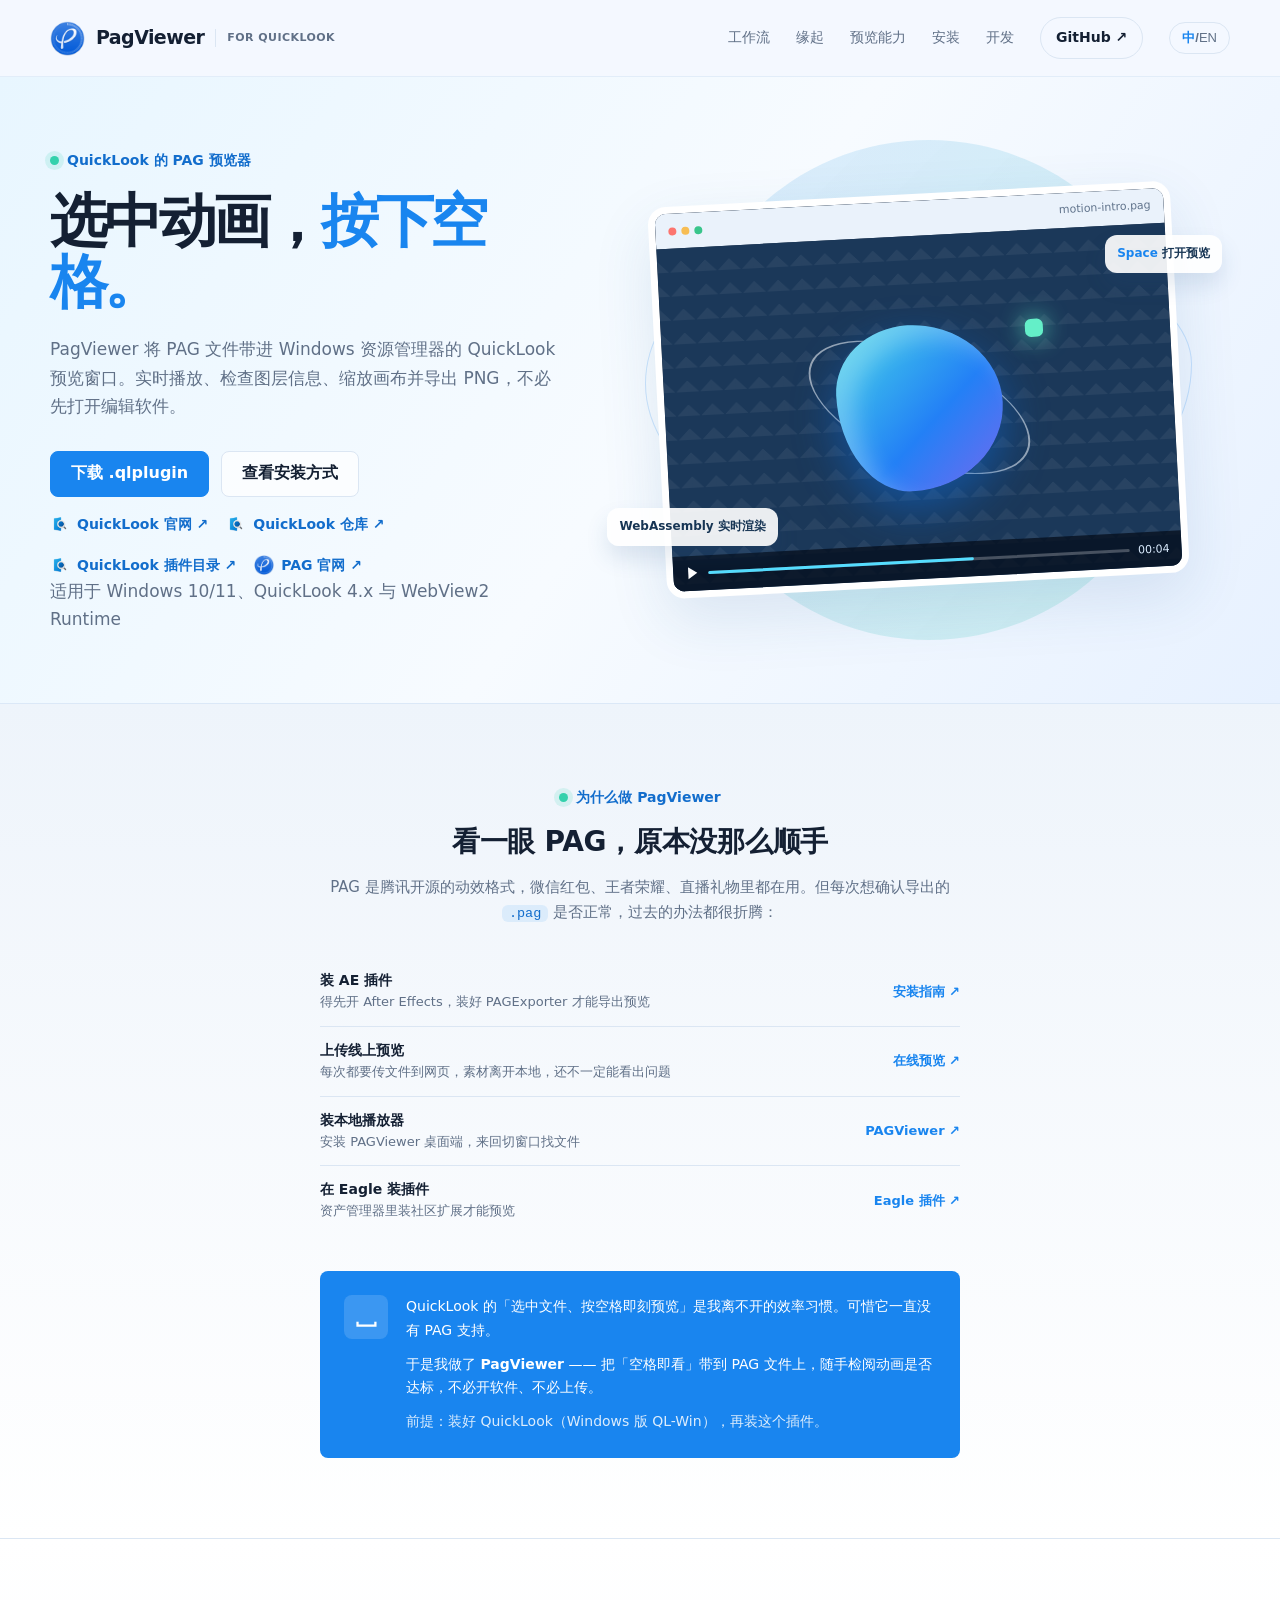
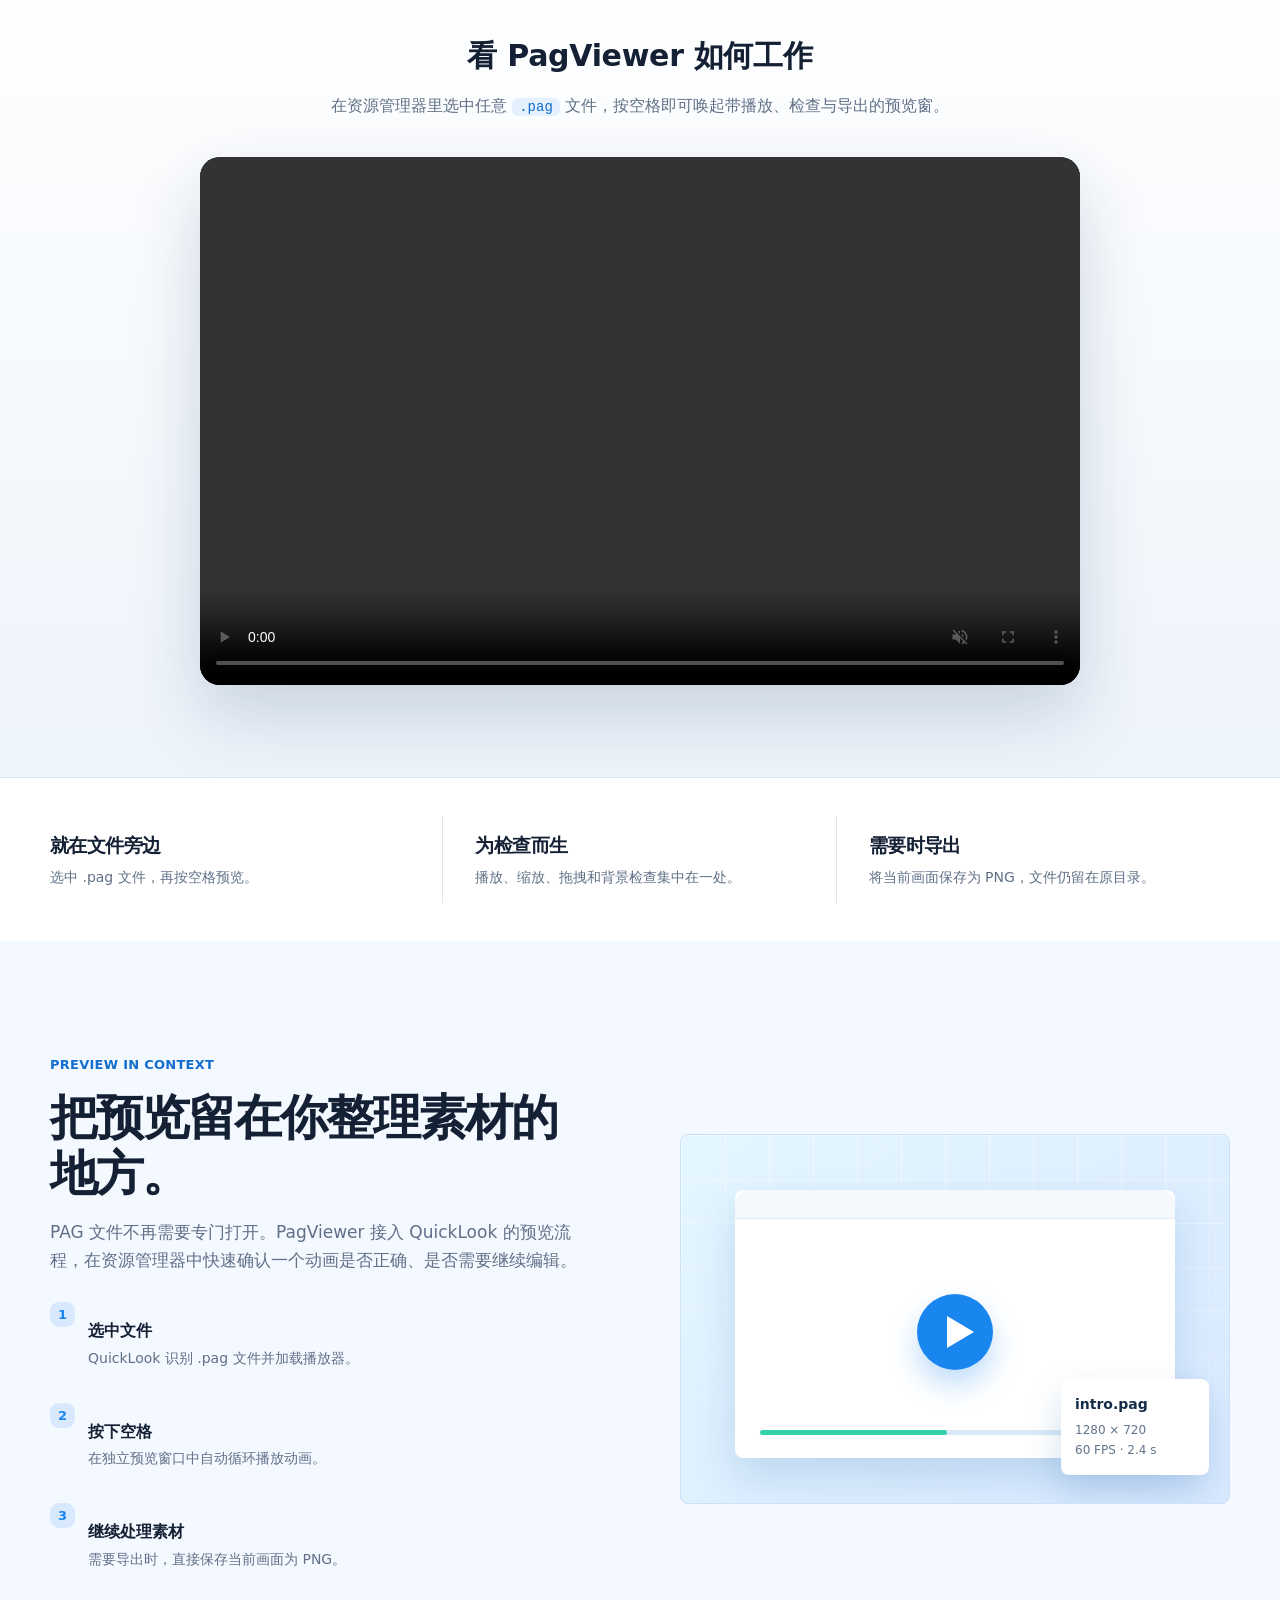
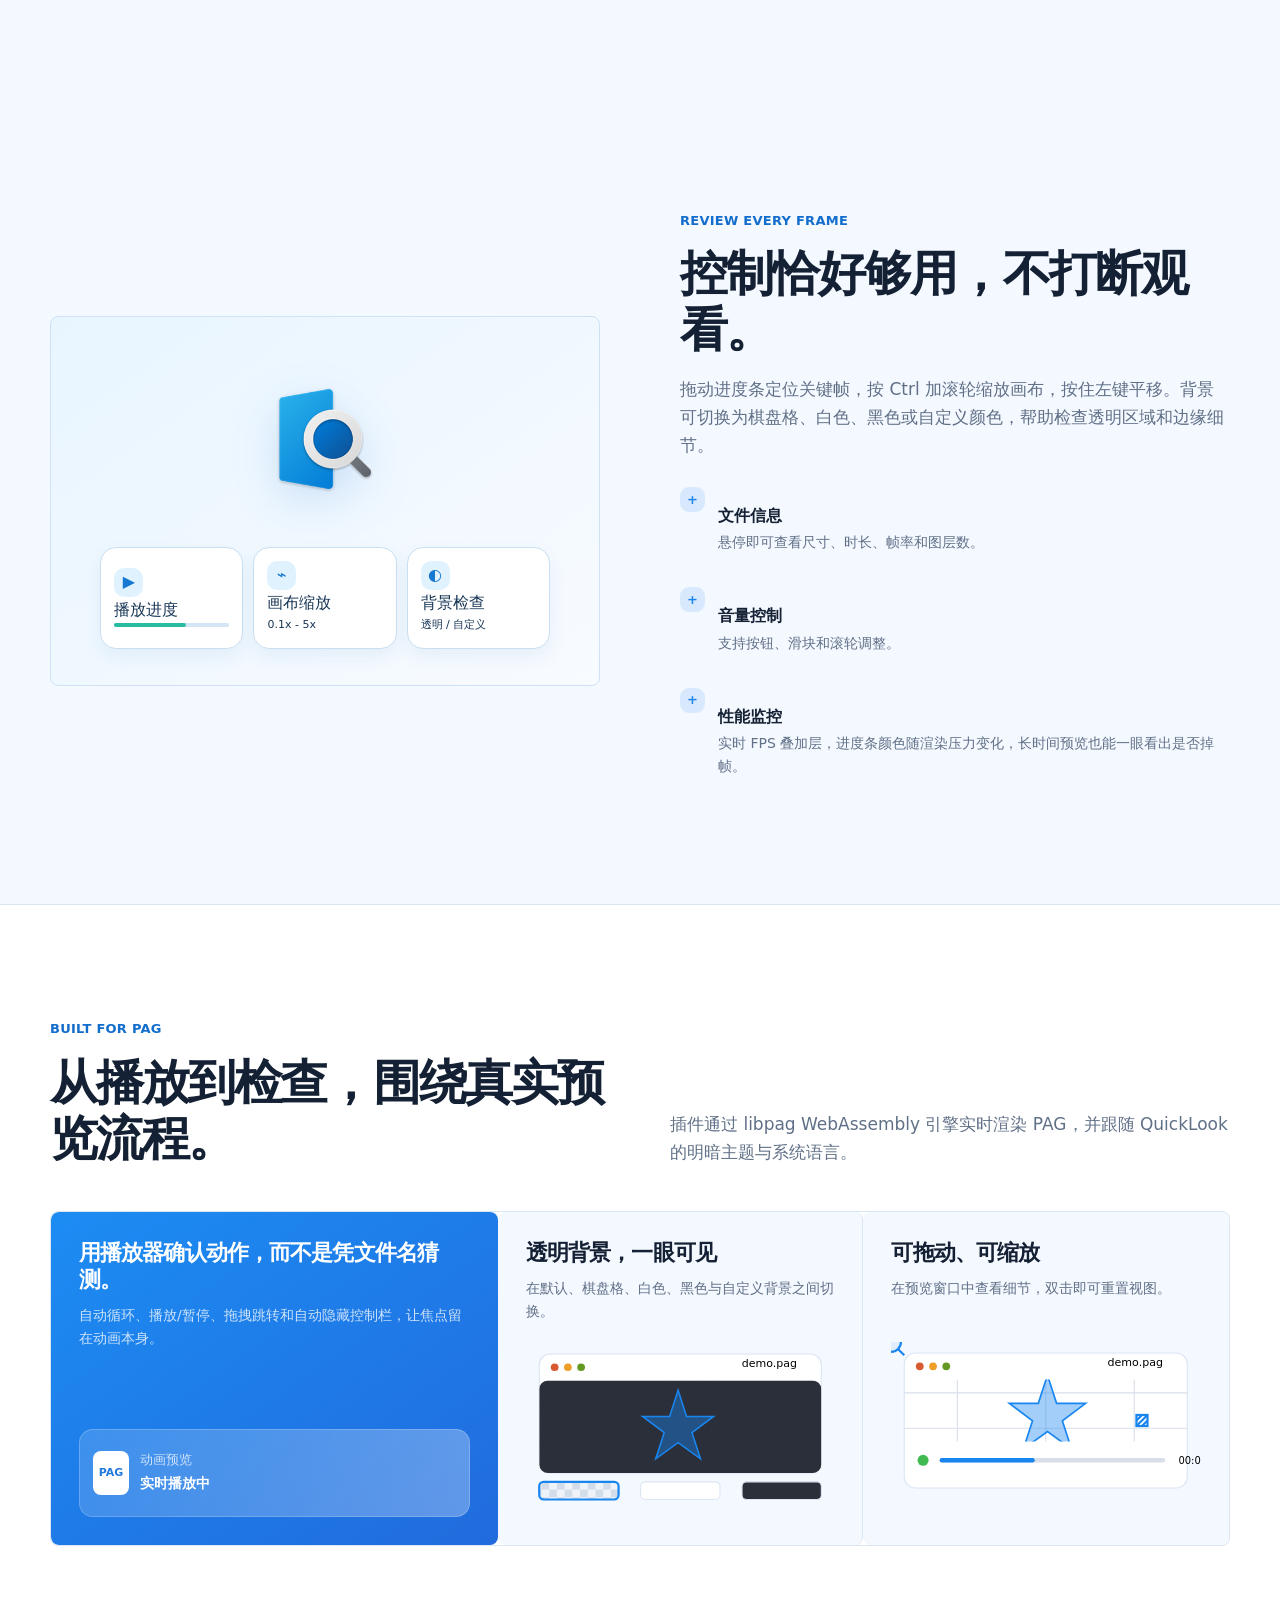
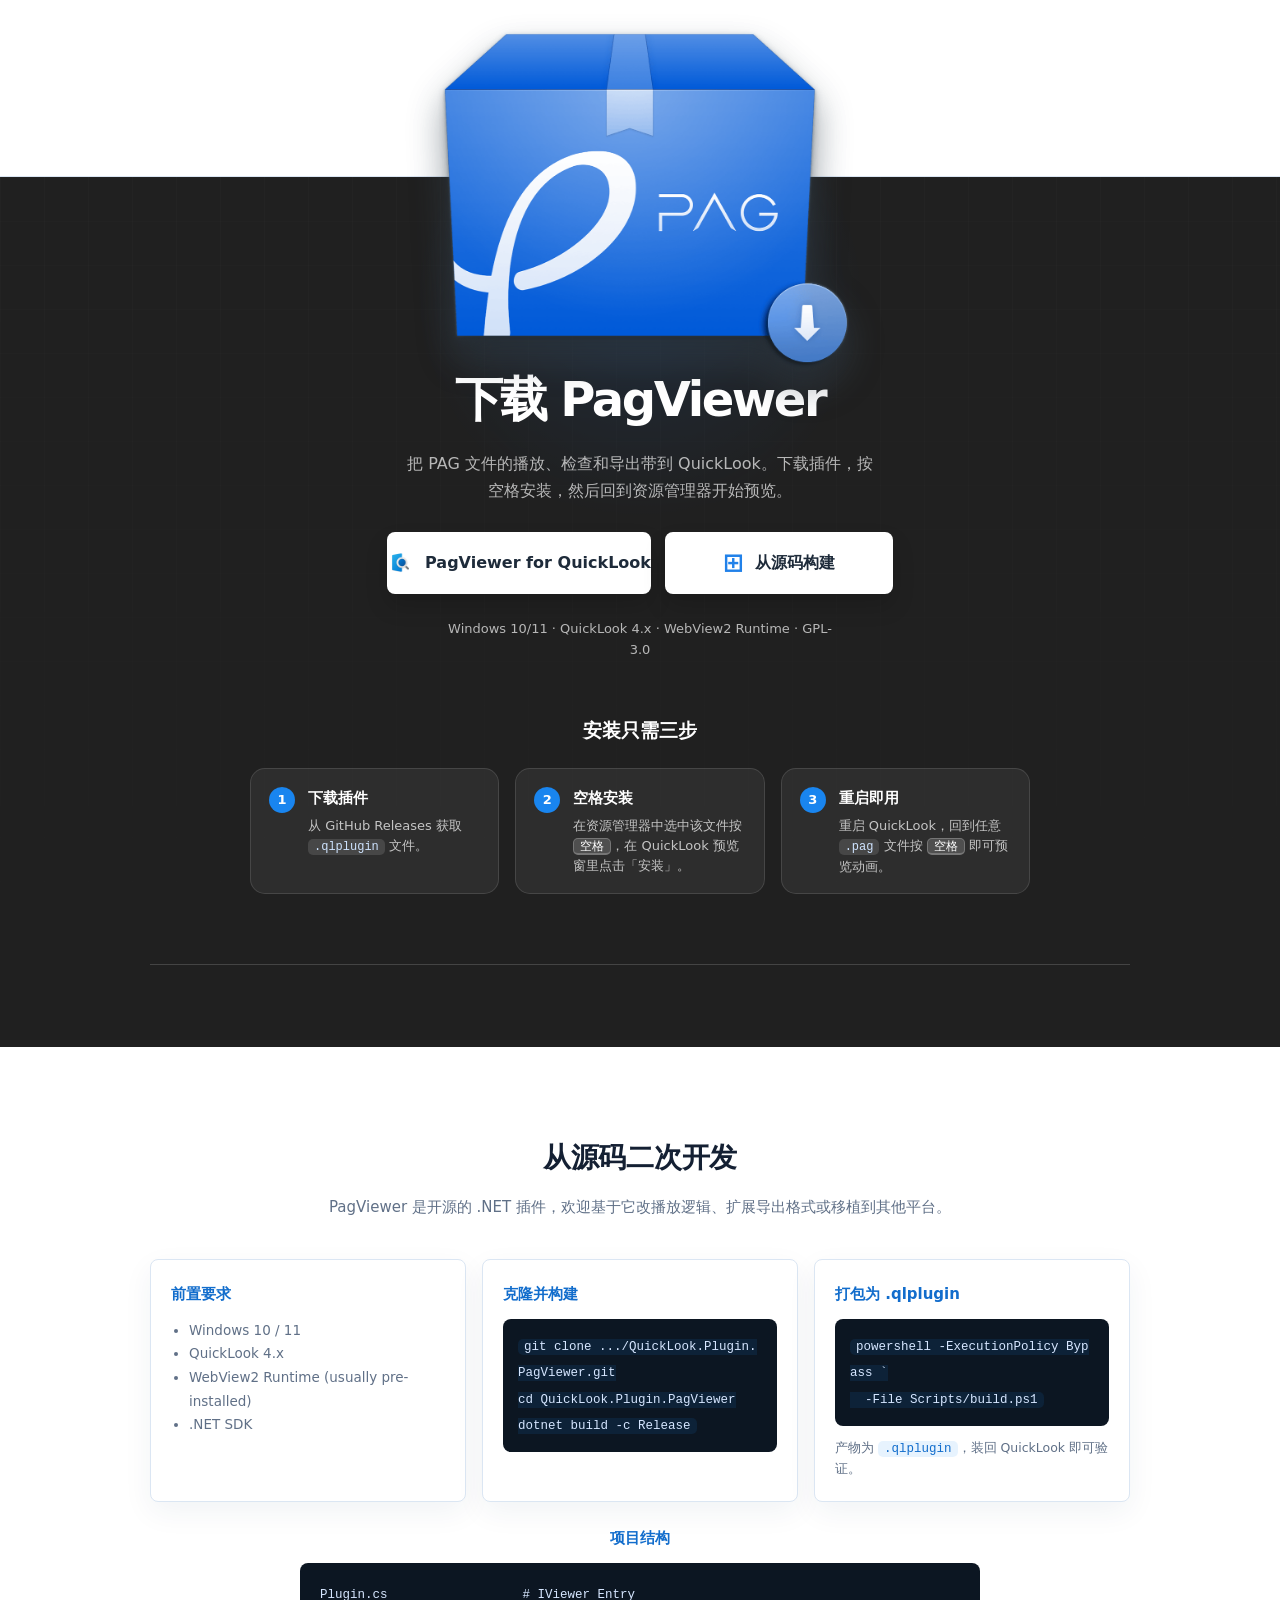
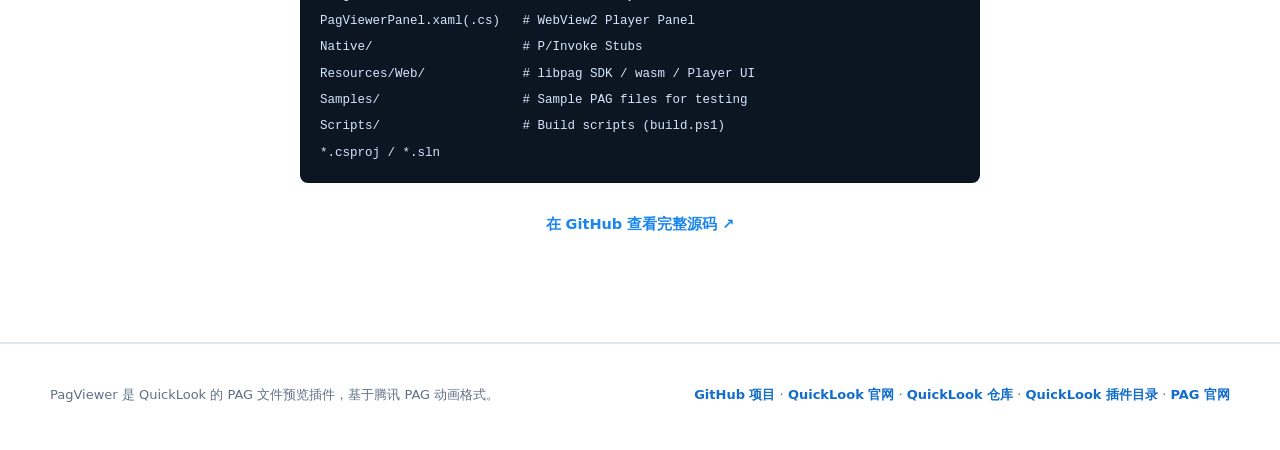
==== commit cef762bb: "fix: comprehensive bilingual support for landing page - Rewrite JavaScript translation system with f" ====
--- a/index.html
+++ b/index.html
@@ -7,7 +7,7 @@
 <style>
 :root{--blue:#1985ef;--deep:#126dcc;--mint:#33d1ac;--ink:#142033;--muted:#607087;--line:#dbe6f3;--bg:#f4f8ff;--paper:#fff;--night:#10223d;--r:24px;--wrap:1180px;--shadow:0 22px 60px rgb(36 91 148/.12)}@media(prefers-color-scheme:dark){:root{--ink:#edf5ff;--muted:#aab9cb;--line:#263d5b;--bg:#0b1628;--paper:#101f35;--night:#081426;--shadow:0 22px 60px rgb(0 0 0/.28)}}*{box-sizing:border-box}html{scroll-behavior:smooth}body{margin:0;background:var(--bg);color:var(--ink);font:16px/1.65 "Segoe UI",ui-sans-serif,system-ui,-apple-system,"PingFang SC","Microsoft YaHei",sans-serif;-webkit-font-smoothing:antialiased}a{color:inherit;text-decoration:none}button,a{touch-action:manipulation}:focus-visible{outline:3px solid var(--blue);outline-offset:3px}.wrap{width:min(var(--wrap),calc(100% - 40px));margin:auto}.skip{position:absolute;left:-999px;top:0;background:var(--blue);color:#fff;padding:10px 16px;z-index:9}.skip:focus{left:0}
 .nav{height:76px;display:flex;align-items:center;justify-content:space-between;gap:24px}.brand{display:flex;align-items:center;gap:11px;font-weight:750;letter-spacing:-.03em;font-size:19px}.brand img{width:35px;height:35px;border-radius:10px}.brand small{font-size:11px;color:var(--muted);font-weight:600;letter-spacing:.04em;border-left:1px solid var(--line);padding-left:11px}.links{display:flex;align-items:center;gap:26px;color:var(--muted);font-size:14px}.links a:hover{color:var(--blue)}.nav-github{border:1px solid var(--line);border-radius:999px;padding:8px 15px;color:var(--ink);font-weight:650}
-.hero-shell{overflow:hidden;background:linear-gradient(124deg,#e8f6ff 0%,#f7fbff 52%,#e7f1ff 100%);border-top:1px solid #e2edf9;border-bottom:1px solid #dbe8f7}.hero{min-height:580px;display:grid;grid-template-columns:.9fr 1.1fr;align-items:center;gap:48px;padding:70px 0}.kicker{display:inline-flex;align-items:center;gap:8px;color:var(--deep);font-size:14px;font-weight:700}.kicker i{width:9px;height:9px;border-radius:999px;background:var(--mint);box-shadow:0 0 0 5px rgb(51 209 172/.15)}h1{font-size:clamp(42px,5.4vw,72px);line-height:1.06;letter-spacing:-.065em;margin:18px 0 22px;max-width:11ch}h1 strong{font-weight:800;color:var(--blue)}.hero p{max-width:47ch;margin:0;color:var(--muted);font-size:17px}.actions{display:flex;gap:12px;flex-wrap:wrap;margin-top:31px}.button{min-height:46px;padding:0 20px;display:inline-flex;align-items:center;justify-content:center;gap:8px;border-radius:999px;border:1px solid var(--line);font-weight:700;transition:transform .18s ease,box-shadow .18s ease}.button:hover{transform:translateY(-2px);box-shadow:0 8px 20px rgb(25 133 239/.18)}.primary{background:var(--blue);border-color:var(--blue);color:#fff}.ghost{background:rgb(255 255 255/.7)}.fine{font-size:13px;color:var(--muted);margin-top:16px}
+.hero-shell{overflow:hidden;background:linear-gradient(124deg,#e8f6ff 0%,#f7fbff 52%,#e7f1ff 100%);border-top:1px solid #e2edf9;border-bottom:1px solid #dbe8f7}.hero{min-height:580px;display:grid;grid-template-columns:.9fr 1.1fr;align-items:center;gap:48px;padding:70px 0}.kicker{display:inline-flex;align-items:center;gap:8px;color:var(--deep);font-size:14px;font-weight:700}.kicker i{width:9px;height:9px;border-radius:999px;background:var(--mint);box-shadow:0 0 0 5px rgb(51 209 172/.15)}h1{font-size:clamp(36px,4.5vw,60px);line-height:1.06;letter-spacing:-.065em;margin:18px 0 22px;max-width:18ch}h1 strong{font-weight:800;color:var(--blue)}.hero p{max-width:47ch;margin:0;color:var(--muted);font-size:17px}.actions{display:flex;gap:12px;flex-wrap:wrap;margin-top:31px}.button{min-height:46px;padding:0 20px;display:inline-flex;align-items:center;justify-content:center;gap:8px;border-radius:999px;border:1px solid var(--line);font-weight:700;transition:transform .18s ease,box-shadow .18s ease}.button:hover{transform:translateY(-2px);box-shadow:0 8px 20px rgb(25 133 239/.18)}.primary{background:var(--blue);border-color:var(--blue);color:#fff}.ghost{background:rgb(255 255 255/.7)}.fine{font-size:13px;color:var(--muted);margin-top:16px}
 .stage{position:relative;min-height:400px;isolation:isolate}.orbit{position:absolute;width:500px;height:500px;border-radius:50%;left:50%;top:50%;transform:translate(-48%,-50%);background:radial-gradient(circle at 35% 25%,#fff 0 3%,transparent 3.5%),radial-gradient(circle at 75% 67%,rgb(51 209 172/.22) 0 5%,transparent 5.5%),linear-gradient(135deg,rgb(25 133 239/.13),rgb(51 209 172/.18))}.halo{position:absolute;inset:38px;border:1px solid rgb(25 133 239/.2);border-radius:42% 58% 49% 51%/48% 42% 58% 52%;animation:float 8s ease-in-out infinite}.halo.two{inset:76px;border-color:rgb(51 209 172/.38);animation-delay:-3s}.viewer{position:absolute;left:8%;right:8%;top:50%;aspect-ratio:4/3;border-radius:18px;background:#132740;box-shadow:var(--shadow);overflow:hidden;transform:translateY(-50%) rotate(-3deg);border:7px solid #fff}.viewer-top{height:35px;background:#eaf2fb;display:flex;align-items:center;gap:5px;padding:0 13px}.viewer-top b{height:8px;width:8px;border-radius:50%;background:#fc756f}.viewer-top b:nth-child(2){background:#f7bd53}.viewer-top b:nth-child(3){background:#39c58b}.viewer-top span{margin-left:auto;color:#61748c;font-size:11px}.viewer-canvas{height:calc(100% - 35px);display:grid;place-items:center;position:relative;background-color:#1b3859;background-image:linear-gradient(45deg,rgb(255 255 255/.055) 25%,transparent 25%),linear-gradient(-45deg,rgb(255 255 255/.055) 25%,transparent 25%);background-size:24px 24px}.blob{width:166px;height:166px;position:absolute;inset:0;margin:auto;border-radius:45% 55% 57% 43%/40% 49% 51% 60%;background:linear-gradient(135deg,#46d8e7,#2380f6 58%,#7469ee);box-shadow:inset 18px 14px 22px rgb(255 255 255/.25),0 18px 46px rgb(12 116 236/.45);animation:morph 6s ease-in-out infinite}.ring{position:absolute;inset:0;margin:auto;width:235px;height:235px;border:2px solid rgb(255 255 255/.54);border-radius:50%;transform:rotate(25deg) scaleY(.46);animation:spin 8s linear infinite}.spark{position:absolute;width:18px;height:18px;border-radius:6px;background:#64efc8;right:25%;top:26%;box-shadow:0 0 25px #64efc8;animation:bob 2.8s ease-in-out infinite}.viewer-controls{position:absolute;left:0;right:0;bottom:0;height:35px;background:rgb(5 14 28/.76);display:flex;align-items:center;gap:8px;padding:0 12px;color:#dcedff;font-size:11px}.play{width:15px;height:15px;position:relative}.play:after{content:"";position:absolute;left:3px;top:1px;border-left:9px solid #fff;border-top:6px solid transparent;border-bottom:6px solid transparent}.track{height:3px;flex:1;background:rgb(255 255 255/.25);border-radius:999px}.track:before{content:"";display:block;height:100%;width:63%;background:#55ddff;border-radius:inherit}.tag{position:absolute;right:8px;top:45px;padding:9px 12px;border-radius:12px;background:rgb(255 255 255/.91);color:#173554;font-size:12px;font-weight:700;box-shadow:0 12px 22px rgb(40 88 140/.13);animation:bob 3.4s ease-in-out infinite}.tag.bottom{top:auto;right:auto;left:0;bottom:44px;animation-delay:-1.6s}.tag b{color:var(--blue)}
 .intro{padding:38px 0;background:var(--paper)}.intro-grid{display:grid;grid-template-columns:repeat(3,1fr)}.intro-item{padding:8px 32px;border-right:1px solid var(--line)}.intro-item:first-child{padding-left:0}.intro-item:last-child{border:0}.intro-item b{display:block;font-size:19px;letter-spacing:-.03em}.intro-item span{display:block;margin-top:4px;color:var(--muted);font-size:14px}section.block{padding:110px 0}.eyeline{display:inline-block;color:var(--deep);font-size:13px;font-weight:800;letter-spacing:.06em;text-transform:uppercase}.heading{max-width:620px;margin:12px 0 0;font-size:clamp(31px,4vw,48px);line-height:1.17;letter-spacing:-.055em}.bodycopy{max-width:560px;color:var(--muted);font-size:17px}.split{display:grid;grid-template-columns:1fr 1fr;align-items:center;gap:80px}.plate{min-height:370px;border-radius:var(--r);position:relative;overflow:hidden;background:linear-gradient(140deg,#e4f6ff,#d9e9ff);border:1px solid #cbe1f7}.plate.dark{background:linear-gradient(140deg,#143457,#11213d)}.plate-grid{position:absolute;inset:0;background:linear-gradient(rgb(255 255 255/.45) 1px,transparent 1px),linear-gradient(90deg,rgb(255 255 255/.45) 1px,transparent 1px);background-size:44px 44px;mask-image:linear-gradient(to bottom,#000,transparent)}.frame{position:absolute;background:#fff;border-radius:15px;box-shadow:0 18px 40px rgb(17 89 159/.17)}.frame.main{inset:55px 54px 45px}.frame.main:before{content:"";display:block;height:28px;border-bottom:1px solid #e4edf7;background:#f5f9fd;border-radius:15px 15px 0 0}.mini-play{position:absolute;left:50%;top:53%;width:76px;height:76px;border-radius:50%;transform:translate(-50%,-50%);background:var(--blue);box-shadow:0 15px 28px rgb(25 133 239/.28)}.mini-play:after{content:"";position:absolute;left:30px;top:22px;border-left:27px solid #fff;border-top:16px solid transparent;border-bottom:16px solid transparent}.bar{height:5px;position:absolute;left:25px;right:25px;bottom:23px;border-radius:5px;background:#d9e9f7}.bar:before{content:"";display:block;height:100%;width:48%;background:var(--mint);border-radius:inherit}.float-card{position:absolute;right:20px;bottom:28px;width:148px;padding:14px;background:#fff;border-radius:14px;box-shadow:0 15px 35px rgb(17 89 159/.18);font-size:12px;color:#63748a}.float-card b{display:block;color:#152c48;font-size:14px;margin-bottom:5px}.controls-art{position:absolute;inset:0;display:grid;place-items:center}.control-row{width:76%;display:flex;align-items:center;justify-content:space-between;padding:17px 21px;border-radius:14px;background:rgb(255 255 255/.1);border:1px solid rgb(255 255 255/.17);color:#eaf6ff;backdrop-filter:blur(8px)}.control-row+.control-row{margin-top:13px}.control-icon{width:37px;height:37px;border-radius:10px;background:rgb(72 199 241/.2);display:grid;place-items:center;color:#79e7ff;font-weight:800}.slider{height:4px;width:45%;border-radius:4px;background:rgb(255 255 255/.24)}.slider:before{content:"";display:block;width:62%;height:100%;background:#70e9ca;border-radius:inherit}.copy-list{display:grid;gap:17px;margin-top:28px}.copy-list div{display:flex;gap:13px;align-items:flex-start}.copy-list i{display:grid;place-items:center;flex:0 0 25px;width:25px;height:25px;border-radius:9px;background:rgb(25 133 239/.12);color:var(--blue);font-style:normal;font-weight:800;font-size:13px}.copy-list b{display:block;font-size:16px}.copy-list span{display:block;color:var(--muted);font-size:14px;margin-top:2px}
 .feature-zone{background:var(--paper);border-top:1px solid var(--line);border-bottom:1px solid var(--line)}section.block.feature-zone{padding-bottom:230px}.feature-head{display:flex;justify-content:space-between;align-items:end;gap:28px}.feature-head .bodycopy{margin:0}.feature-grid{display:grid;grid-template-columns:1.1fr .9fr .9fr;gap:18px;margin-top:45px}.feature{min-height:250px;padding:28px;border:1px solid var(--line);border-radius:var(--r);background:var(--bg);display:flex;flex-direction:column;justify-content:space-between}.feature.large{background:linear-gradient(145deg,#1c8cf3,#216bdd);border:0;color:#fff}.feature h3{font-size:22px;line-height:1.22;letter-spacing:-.04em;margin:0}.feature p{margin:10px 0 0;color:var(--muted);font-size:14px}.feature.large p{color:rgb(255 255 255/.78)}.visual{position:relative;margin-top:20px}.checker:after{content:"";position:absolute;width:55px;height:55px;border-radius:18px 30px 22px 35px;background:linear-gradient(135deg,#5adfca,#498bea);left:calc(50% - 27px);top:15px}.export{height:88px;border-radius:14px;background:rgb(255 255 255/.13);border:1px solid rgb(255 255 255/.2);padding:13px;display:flex;align-items:center;gap:11px}.file-mark{width:36px;height:44px;border-radius:8px;background:#fff;color:#237add;display:grid;place-items:center;font-weight:900;font-size:11px}.export small{color:rgb(255 255 255/.74);display:block}.export b{font-size:14px}
@@ -35,12 +35,12 @@
 .mag-scan{animation:mag-scan 6s ease-in-out infinite}
 @keyframes mag-scan{0%{transform:translate(40px,50px)}25%{transform:translate(112px,70px)}50%{transform:translate(204px,52px)}75%{transform:translate(132px,74px)}100%{transform:translate(40px,50px)}}
 .install-steps{margin-top:54px;text-align:center}.install-steps h3{font-size:19px;font-weight:800;margin:0 0 22px;color:#fff}.steps-3{list-style:none;display:grid;grid-template-columns:repeat(3,1fr);gap:16px;max-width:780px;margin:0 auto;padding:0;text-align:left}.steps-3 li{display:flex;gap:13px;align-items:flex-start;background:rgba(255,255,255,.06);border:1px solid rgba(255,255,255,.12);border-radius:15px;padding:18px 18px 16px}.steps-3 .num{flex:0 0 auto;width:26px;height:26px;border-radius:50%;background:var(--blue);color:#fff;font-weight:800;font-size:13px;display:grid;place-items:center}.steps-3 b{display:block;font-size:14.5px;color:#fff;margin-bottom:5px}.steps-3 p{margin:0;font-size:13px;line-height:1.55;color:rgba(255,255,255,.72)}.steps-3 code{background:rgba(255,255,255,.12);padding:1px 6px;border-radius:5px;font-size:12px;color:#cfe4ff}.steps-3 a{color:#7cc1ff}.steps-3 kbd{background:rgba(255,255,255,.16);border:1px solid rgba(255,255,255,.22);border-bottom-width:2px;border-radius:5px;padding:0 6px;font-size:12px;color:#fff;font-family:inherit}@media(max-width:560px){.steps-3{grid-template-columns:1fr;max-width:420px}}.demo{padding:92px 0;text-align:center;background:linear-gradient(180deg,var(--paper),#eef4fb);border-bottom:1px solid var(--line)}.demo h2{font-size:30px;font-weight:850;letter-spacing:-.01em;margin:0}.demo .bodycopy{margin:14px auto 0;max-width:620px;font-size:15.5px;line-height:1.6;color:var(--muted)}.demo .bodycopy code{background:rgba(25,133,239,.1);color:var(--deep);padding:1px 7px;border-radius:6px;font-size:14px}.demo-frame{position:relative;max-width:880px;margin:38px auto 0;border-radius:20px;overflow:hidden;box-shadow:0 30px 70px rgb(18 52 92/.18);background:#0c1622;aspect-ratio:5/3}.demo-frame video{width:100%;height:100%;display:block;object-fit:cover}@media(max-width:560px){.demo{padding:64px 0}.demo h2{font-size:24px}.demo-frame{border-radius:14px;margin-top:28px}}.dev{padding:88px 0;background:var(--paper);border-bottom:1px solid var(--line);text-align:center}.dev h2{font-size:28px;font-weight:850;letter-spacing:-.01em;margin:0}.dev .bodycopy{margin:14px auto 0;max-width:640px;font-size:15px;line-height:1.6;color:var(--muted)}.dev-grid{display:grid;grid-template-columns:repeat(3,1fr);gap:16px;max-width:980px;margin:40px auto 0;text-align:left}.dev-card{background:#fff;border:1px solid var(--line);border-radius:8px;padding:22px 20px;box-shadow:0 10px 30px rgb(18 52 92/.06);transition:transform .25s cubic-bezier(.16,1,.3,1),box-shadow .25s ease,border-color .25s ease;overflow:hidden}.dev-card:hover{transform:translateY(-3px);border-color:rgb(25 133 239/.45);box-shadow:0 18px 35px rgb(25 85 145/.12)}.dev-card h3{font-size:15px;font-weight:800;margin:0 0 12px;color:var(--deep)}.dev-card ul{margin:0;padding-left:18px;color:var(--muted);font-size:13.5px;line-height:1.75}.dev-card pre{margin:0;background:#0c1622;border-radius:8px;padding:14px 15px;overflow-x:auto;-webkit-overflow-scrolling:touch}.dev-card pre code{color:#d6e6ff;font-family:ui-monospace,SFMono-Regular,Menlo,Consolas,monospace;font-size:12.5px;line-height:1.6;white-space:pre-wrap;word-break:break-all}.dev-card .hint{margin:12px 0 0;font-size:12.5px;color:var(--muted);line-height:1.55}.dev-card code,.dev-card .hint code{background:rgba(25,133,239,.1);color:var(--deep);padding:1px 6px;border-radius:5px;font-size:12.5px;word-break:break-all}.dev-tree{max-width:680px;margin:24px auto 0;text-align:left}.dev-tree h3{font-size:15px;font-weight:800;margin:0 0 12px;color:var(--deep);text-align:center}.dev-tree pre{margin:0;background:#0c1622;border-radius:8px;padding:18px 20px;overflow-x:auto;-webkit-overflow-scrolling:touch}.dev-tree pre code{color:#d6e6ff;font-family:ui-monospace,SFMono-Regular,Menlo,Consolas,monospace;font-size:12.5px;line-height:1.75;white-space:pre}.dev-link{margin-top:28px}.dev-link a{color:var(--blue);font-weight:700;font-size:14.5px;transition:opacity .2s}.dev-link a:hover{opacity:.75}@media(max-width:850px){.dev-grid{grid-template-columns:1fr 1fr;max-width:600px}}@media(max-width:560px){.dev{padding:64px 0}.dev h2{font-size:24px}.dev .bodycopy{font-size:14px}.dev-grid{grid-template-columns:1fr;max-width:480px}.dev-card{padding:18px 16px}.dev-card pre{padding:12px 13px}.dev-card pre code{font-size:11.5px}.dev-tree pre{padding:14px 16px}.dev-tree pre code{font-size:11px}}@media(max-width:400px){.dev{padding:52px 0}.dev h2{font-size:21px}.dev-card{padding:16px 14px}.dev-card h3{font-size:14px}.dev-card ul{font-size:12.5px}.dev-card pre code{font-size:10.5px}}.pain{padding:80px 0;background:linear-gradient(180deg,#eef4fb,var(--paper));border-bottom:1px solid var(--line);text-align:center}.pain .kicker{margin-bottom:10px}.pain h2{font-size:28px;font-weight:850;letter-spacing:-.01em;margin:0}.pain .lead{margin:10px auto 0;max-width:640px;font-size:15px;line-height:1.65;color:var(--muted)}.pain .lead code{background:rgba(25,133,239,.1);color:var(--deep);padding:1px 7px;border-radius:6px;font-size:13.5px}.pain-list{max-width:640px;margin:32px auto 0;text-align:left}.pain-row{display:flex;align-items:center;justify-content:space-between;gap:16px;padding:14px 0;border-bottom:1px solid var(--line);transition:transform .22s ease,padding-left .22s ease}.pain-row:hover{padding-left:6px}.pain-row:hover .pain-left b{color:var(--blue)}.pain-row:last-child{border-bottom:0}.pain-left b{display:block;font-size:14px;color:var(--ink);font-weight:800;line-height:1.3;transition:color .22s ease}.pain-left span{display:block;font-size:13px;color:var(--muted);line-height:1.5;margin-top:3px}.pain-row a{flex:0 0 auto;font-size:13px;font-weight:700;color:var(--blue);white-space:nowrap}.pain-turn{max-width:640px;margin:36px auto 0;display:flex;align-items:flex-start;gap:18px;background:var(--blue);color:#fff;border-radius:8px;padding:24px 24px;text-align:left;transition:transform .25s cubic-bezier(.16,1,.3,1),box-shadow .25s ease}.pain-turn:hover{transform:translateY(-3px);box-shadow:0 18px 40px rgb(18 86 150/.25)}.pain-turn-icon{flex:0 0 auto;width:44px;height:44px;border-radius:8px;background:rgba(255,255,255,.15);display:grid;place-items:center;font-size:22px;font-weight:700;line-height:1}.pain-turn-text p{margin:0;font-size:14px;line-height:1.7}.pain-so{margin-top:10px!important}.pain-so strong{color:#fff;font-weight:800}.pain-pre{margin-top:10px!important;font-size:12.5px;opacity:.85}@media(max-width:900px){.pain h2{font-size:26px}}@media(max-width:480px){.pain{padding:56px 0}.pain h2{font-size:22px}.pain-left b{font-size:13px}.pain-left span{font-size:12px}.pain-turn{flex-direction:column;gap:12px}.pain-turn-icon{width:36px;height:36px;font-size:18px}.pain-turn-text p{font-size:13px}}@media(max-width:360px){.pain-left b{font-size:12.5px}.pain-left span{font-size:11.5px}}</style></head>
-<body><a class="skip" href="#main" data-zh="跳到主要内容" data-en="Skip to main content">跳到主要内容</a><header class="wrap nav"><a class="brand" href="#top"><img src="logo.png" alt=""><span>PagViewer</span><small>FOR QUICKLOOK</small></a><nav class="links" aria-label="页面导航"><a href="#workflow">工作流</a><a href="#why">缘起</a><a href="#features">预览能力</a><a href="#install">安装</a><a href="#dev">开发</a><a class="nav-github" href="https://github.com/yancongya/QuickLook.Plugin.PagViewer">GitHub ↗</a><button class="lang-switch" onclick="toggleLang()" aria-label="Switch language" style="background:none;border:1px solid var(--line);border-radius:999px;padding:6px 12px;color:var(--muted);font-size:13px;font-weight:600;cursor:pointer;transition:all .2s ease"><span class="lang-zh" style="font-weight:700;color:var(--blue)">中</span>/<span class="lang-en">EN</span></button></nav></header>
-<main id="main"><div class="hero-shell" id="top"><div class="wrap hero"><div><span class="kicker"><i aria-hidden="true"></i data-zh="QuickLook 的 PAG 预览器" data-en="PAG Previewer for QuickLook">QuickLook 的 PAG 预览器</span><h1>选中动画，<strong>按下空格。</strong></h1><p>PagViewer 将 PAG 文件带进 Windows 资源管理器的 QuickLook 预览窗口。实时播放、检查图层信息、缩放画布并导出 PNG，不必先打开编辑软件。</p><div class="actions"><a class="button primary" href="https://github.com/yancongya/QuickLook.Plugin.PagViewer/releases" data-zh="下载 .qlplugin" data-en="Download .qlplugin">下载 .qlplugin</a><a class="button ghost" href="#install" data-zh="查看安装方式" data-en="View Installation">查看安装方式</a></div><p class="fine" data-zh="适用于 Windows 10/11、QuickLook 4.x 与 WebView2 Runtime" data-en="For Windows 10/11, QuickLook 4.x and WebView2 Runtime">适用于 Windows 10/11、QuickLook 4.x 与 WebView2 Runtime</p></div><div class="stage" role="img" aria-label="PagViewer 的 PAG 动画预览示意图"><div class="orbit"></div><div class="halo"></div><div class="halo two"></div><div class="viewer"><div class="viewer-top"><b></b><b></b><b></b><span>motion-intro.pag</span></div><div class="viewer-canvas"><div class="ring"></div><div class="blob"></div><div class="spark"></div><div class="viewer-controls"><span class="play" aria-hidden="true"></span><span class="track"></span><span>00:04</span></div></div></div><span class="tag"><b>Space</b> 打开预览</span><span class="tag bottom" data-zh="WebAssembly 实时渲染" data-en="WebAssembly Real-time Rendering">WebAssembly 实时渲染</span></div></div></div><section class="pain" id="why"><div class="wrap"><span class="kicker"><i aria-hidden="true"></i data-zh="为什么做 PagViewer" data-en="Why PagViewer">为什么做 PagViewer</span><h2 data-zh="看一眼 PAG，原本没那么顺手" data-en="Previewing PAG wasnt that easy">看一眼 PAG，原本没那么顺手</h2><p class="lead">PAG 是腾讯开源的动效格式，微信红包、王者荣耀、直播礼物里都在用。但每次想确认导出的 <code>.pag</code> 是否正常，过去的办法都很折腾：</p><div class="pain-list"><div class="pain-row"><div class="pain-left"><b data-zh="装 AE 插件" data-en="Install AE Plugin">装 AE 插件</b><span>得先开 After Effects，装好 PAGExporter 才能导出预览</span></div><a href="https://pag.io/docs/install-PAGExporter.html" target="_blank" rel="noopener" data-zh="安装指南 ↗" data-en="Install Guide ↗">安装指南 ↗</a></div><div class="pain-row"><div class="pain-left"><b data-zh="上传线上预览" data-en="Upload for Preview">上传线上预览</b><span>每次都要传文件到网页，素材离开本地，还不一定能看出问题</span></div><a href="https://pag.qq.com/player.html" target="_blank" rel="noopener" data-zh="在线预览 ↗" data-en="Online Preview ↗">在线预览 ↗</a></div><div class="pain-row"><div class="pain-left"><b data-zh="装本地播放器" data-en="Install Local Player">装本地播放器</b><span>安装 PAGViewer 桌面端，来回切窗口找文件</span></div><a href="https://pag.io/docs/zh-CN/install.html" target="_blank" rel="noopener">PAGViewer ↗</a></div><div class="pain-row"><div class="pain-left"><b data-zh="在 Eagle 装插件" data-en="Install Eagle Plugin">在 Eagle 装插件</b><span>资产管理器里装社区扩展才能预览</span></div><a href="https://community-en.eagle.cool/plugin/dd3f8cee-6aa6-4cb0-b7e2-291bd824ce08" target="_blank" rel="noopener" data-zh="Eagle 插件 ↗" data-en="Eagle Plugin ↗">Eagle 插件 ↗</a></div></div><div class="pain-turn"><div class="pain-turn-icon" aria-hidden="true">⎵</div><div class="pain-turn-text"><p>QuickLook 的「选中文件、按空格即刻预览」是我离不开的效率习惯。可惜它一直没有 PAG 支持。</p><p class="pain-so">于是我做了 <strong>PagViewer</strong> —— 把「空格即看」带到 PAG 文件上，随手检阅动画是否达标，不必开软件、不必上传。</p><p class="pain-pre">前提：装好 QuickLook（Windows 版 QL-Win），再装这个插件。</p></div></div></div></section><section class="demo" id="demo"><div class="wrap"><h2 data-zh="看 PagViewer 如何工作" data-en="See PagViewer in Action">看 PagViewer 如何工作</h2><p class="bodycopy">在资源管理器里选中任意 <code>.pag</code> 文件，按空格即可唤起带播放、检查与导出的预览窗。</p><div class="demo-frame"><video src="assets/showcase.mp4" autoplay muted loop playsinline controls preload="metadata" aria-label="PagViewer 预览演示"></video></div></div></section>
-<section class="intro"><div class="wrap intro-grid"><div class="intro-item"><b data-zh="就在文件旁边" data-en="Right Next to Files">就在文件旁边</b><span>选中 .pag 文件，再按空格预览。</span></div><div class="intro-item"><b data-zh="为检查而生" data-en="Built for Inspection">为检查而生</b><span>播放、缩放、拖拽和背景检查集中在一处。</span></div><div class="intro-item"><b data-zh="需要时导出" data-en="Export When Needed">需要时导出</b><span>将当前画面保存为 PNG，文件仍留在原目录。</span></div></div></section>
-<section class="block" id="workflow"><div class="wrap split"><div><span class="eyeline">Preview in context</span><h2 class="heading" data-zh="把预览留在你整理素材的地方。" data-en="Keep preview where you organize assets.">把预览留在你整理素材的地方。</h2><p class="bodycopy">PAG 文件不再需要专门打开。PagViewer 接入 QuickLook 的预览流程，在资源管理器中快速确认一个动画是否正确、是否需要继续编辑。</p><div class="copy-list"><div><i>1</i><p><b data-zh="选中文件" data-en="Select File">选中文件</b><span>QuickLook 识别 .pag 文件并加载播放器。</span></p></div><div><i>2</i><p><b data-zh="按下空格" data-en="Press Space">按下空格</b><span>在独立预览窗口中自动循环播放动画。</span></p></div><div><i>3</i><p><b data-zh="继续处理素材" data-en="Continue Processing">继续处理素材</b><span>需要导出时，直接保存当前画面为 PNG。</span></p></div></div></div><div class="plate"><div class="plate-grid"></div><div class="frame main"><div class="mini-play"></div><div class="bar"></div></div><div class="float-card"><b>intro.pag</b>1280 × 720<br>60 FPS · 2.4 s</div></div></div></section>
-<section class="block"><div class="wrap split reverse"><div class="plate dark"><div class="controls-art"><div><div class="control-row"><span class="control-icon">▶</span><span data-zh="播放进度" data-en="Playback Progress">播放进度</span><span class="slider"></span></div><div class="control-row"><span class="control-icon">⌁</span><span data-zh="画布缩放" data-en="Canvas Zoom">画布缩放</span><span>0.1x - 5x</span></div><div class="control-row"><span class="control-icon">◐</span><span data-zh="背景检查" data-en="Background Check">背景检查</span><span>透明 / 自定义</span></div></div></div></div><div><span class="eyeline">Review every frame</span><h2 class="heading" data-zh="控制恰好够用，不打断观看。" data-en="Just enough control, without interrupting playback.">控制恰好够用，不打断观看。</h2><p class="bodycopy">拖动进度条定位关键帧，按 Ctrl 加滚轮缩放画布，按住左键平移。背景可切换为棋盘格、白色、黑色或自定义颜色，帮助检查透明区域和边缘细节。</p><div class="copy-list"><div><i>+</i><p><b data-zh="文件信息" data-en="File Info">文件信息</b><span>悬停即可查看尺寸、时长、帧率和图层数。</span></p></div><div><i>+</i><p><b data-zh="音量控制" data-en="Volume Control">音量控制</b><span>支持按钮、滑块和滚轮调整。</span></p></div><div><i>+</i><p><b data-zh="性能监控" data-en="Performance Monitor">性能监控</b><span>实时 FPS 叠加层，进度条颜色随渲染压力变化，长时间预览也能一眼看出是否掉帧。</span></p></div></div></div></div></section>
-<section class="block feature-zone" id="features"><div class="wrap"><div class="feature-head"><div><span class="eyeline">Built for PAG</span><h2 class="heading" data-zh="从播放到检查，围绕真实预览流程。" data-en="From playback to inspection, real preview workflow.">从播放到检查，围绕真实预览流程。</h2></div><p class="bodycopy">插件通过 libpag WebAssembly 引擎实时渲染 PAG，并跟随 QuickLook 的明暗主题与系统语言。</p></div><div class="feature-grid"><article class="feature large"><div><h3 data-zh="用播放器确认动作，而不是凭文件名猜测。" data-en="Confirm actions with player, not by guessing filenames.">用播放器确认动作，而不是凭文件名猜测。</h3><p>自动循环、播放/暂停、拖拽跳转和自动隐藏控制栏，让焦点留在动画本身。</p></div><div class="export"><span class="file-mark">PAG</span><span><small data-zh="预览当前帧" data-en="Preview Current Frame">预览当前帧</small><b data-zh="保存为 PNG" data-en="Save as PNG">保存为 PNG</b></span></div></article><article class="feature"><div><h3 data-zh="透明背景，一眼可见" data-en="Transparent Background, Visible at a Glance">透明背景，一眼可见</h3><p>在默认、棋盘格、白色、黑色与自定义背景之间切换。</p></div><div class="visual">
+<body><a class="skip" href="#main" data-zh="跳到主要内容" data-en="Skip to main content">跳到主要内容</a><header class="wrap nav"><a class="brand" href="#top"><img src="logo.png" alt=""><span>PagViewer</span><small>FOR QUICKLOOK</small></a><nav class="links" aria-label="页面导航"><a href="#workflow" data-zh="工作流" data-en="Workflow">工作流</a><a href="#why" data-zh="缘起" data-en="Why">缘起</a><a href="#features" data-zh="预览能力" data-en="Features">预览能力</a><a href="#install" data-zh="安装" data-en="Install">安装</a><a href="#dev" data-zh="开发" data-en="Dev">开发</a><a class="nav-github" href="https://github.com/yancongya/QuickLook.Plugin.PagViewer">GitHub ↗</a><button class="lang-switch" onclick="toggleLang()" aria-label="Switch language" style="background:none;border:1px solid var(--line);border-radius:999px;padding:6px 12px;color:var(--muted);font-size:13px;font-weight:600;cursor:pointer;transition:all .2s ease"><span class="lang-zh" style="font-weight:700;color:var(--blue)">中</span>/<span class="lang-en">EN</span></button></nav></header>
+<main id="main"><div class="hero-shell" id="top"><div class="wrap hero"><div><span class="kicker"><i aria-hidden="true"></i data-zh="QuickLook 的 PAG 预览器" data-en="PAG Previewer for QuickLook">QuickLook 的 PAG 预览器</span><h1>选中动画，<strong>按下空格。</strong></h1><p>PagViewer 将 PAG 文件带进 Windows 资源管理器的 QuickLook 预览窗口。实时播放、检查图层信息、缩放画布并导出 PNG，不必先打开编辑软件。</p><div class="actions"><a class="button primary" href="https://github.com/yancongya/QuickLook.Plugin.PagViewer/releases" data-zh="下载 .qlplugin" data-en="Download .qlplugin">下载 .qlplugin</a><a class="button ghost" href="#install" data-zh="查看安装方式" data-en="View Installation">查看安装方式</a></div><p class="fine" data-zh="适用于 Windows 10/11、QuickLook 4.x 与 WebView2 Runtime" data-en="For Windows 10/11, QuickLook 4.x and WebView2 Runtime">适用于 Windows 10/11、QuickLook 4.x 与 WebView2 Runtime</p></div><div class="stage" role="img" aria-label="PagViewer 的 PAG 动画预览示意图"><div class="orbit"></div><div class="halo"></div><div class="halo two"></div><div class="viewer"><div class="viewer-top"><b></b><b></b><b></b><span>motion-intro.pag</span></div><div class="viewer-canvas"><div class="ring"></div><div class="blob"></div><div class="spark"></div><div class="viewer-controls"><span class="play" aria-hidden="true"></span><span class="track"></span><span>00:04</span></div></div></div><span class="tag"><b>Space</b> 打开预览</span><span class="tag bottom" data-zh="WebAssembly 实时渲染" data-en="WebAssembly Real-time Rendering">WebAssembly 实时渲染</span></div></div></div><section class="pain" id="why"><div class="wrap"><span class="kicker"><i aria-hidden="true"></i data-zh="为什么做 PagViewer" data-en="Why PagViewer">为什么做 PagViewer</span><h2 data-zh="看一眼 PAG，原本没那么顺手" data-en="Previewing PAG wasnt that easy">看一眼 PAG，原本没那么顺手</h2><p class="lead">PAG is Tencent's open-source animation format, used in WeChat Red Packet, Honor of Kings, and live streaming gifts. But verifying exported <code>.pag</code> files was always cumbersome:</p><div class="pain-list"><div class="pain-row"><div class="pain-left"><b data-zh="装 AE 插件" data-en="Install AE Plugin">装 AE 插件</b><span>Need to open After Effects and install PAGExporter first</span></div><a href="https://pag.io/docs/install-PAGExporter.html" target="_blank" rel="noopener" data-zh="安装指南 ↗" data-en="Install Guide ↗" data-zh="安装指南 ↗" data-en="Install Guide ↗" data-zh="安装指南 ↗" data-en="Install Guide ↗">安装指南 ↗</a></div><div class="pain-row"><div class="pain-left"><b data-zh="上传线上预览" data-en="Upload for Preview">上传线上预览</b><span>Must upload files to web each time, assets leave local, may not even spot issues</span></div><a href="https://pag.qq.com/player.html" target="_blank" rel="noopener" data-zh="在线预览 ↗" data-en="Online Preview ↗" data-zh="在线预览 ↗" data-en="Online Preview ↗" data-zh="在线预览 ↗" data-en="Online Preview ↗">在线预览 ↗</a></div><div class="pain-row"><div class="pain-left"><b data-zh="装本地播放器" data-en="Install Local Player">装本地播放器</b><span>Install PAGViewer desktop, switch windows to find files</span></div><a href="https://pag.io/docs/zh-CN/install.html" target="_blank" rel="noopener" data-zh="PAGViewer ↗" data-en="PAGViewer ↗" data-zh="PAGViewer ↗" data-en="PAGViewer ↗">PAGViewer ↗</a></div><div class="pain-row"><div class="pain-left"><b data-zh="在 Eagle 装插件" data-en="Install Eagle Plugin">在 Eagle 装插件</b><span>Need community extension in asset manager to preview</span></div><a href="https://community-en.eagle.cool/plugin/dd3f8cee-6aa6-4cb0-b7e2-291bd824ce08" target="_blank" rel="noopener" data-zh="Eagle 插件 ↗" data-en="Eagle Plugin ↗" data-zh="Eagle 插件 ↗" data-en="Eagle Plugin ↗" data-zh="Eagle 插件 ↗" data-en="Eagle Plugin ↗">Eagle 插件 ↗</a></div></div><div class="pain-turn"><div class="pain-turn-icon" aria-hidden="true">⎵</div><div class="pain-turn-text"><p>QuickLook's "select file, press Space to preview" is an efficiency habit I can't live without. Unfortunately, it never had PAG support.</p><p class="pain-so">So I made <strong>PagViewer</strong> — bringing "Space to preview" to PAG files, easily check if animations meet standards, no software needed, no uploading.</p><p class="pain-pre">Prerequisite: Install QuickLook (Windows QL-Win version), then install this plugin.</p></div></div></div></section><section class="demo" id="demo"><div class="wrap"><h2 data-zh="看 PagViewer 如何工作" data-en="See PagViewer in Action">看 PagViewer 如何工作</h2><p class="bodycopy">Select any <code>.pag</code> file in Explorer, press Space to open preview with playback, inspection and export.</p><div class="demo-frame"><video src="assets/showcase.mp4" autoplay muted loop playsinline controls preload="metadata" aria-label="PagViewer 预览演示"></video></div></div></section>
+<section class="intro"><div class="wrap intro-grid"><div class="intro-item"><b data-zh="就在文件旁边" data-en="Right Next to Files">就在文件旁边</b><span>Select .pag file, press Space to preview.</span></div><div class="intro-item"><b data-zh="为检查而生" data-en="Built for Inspection">为检查而生</b><span>Play, zoom, drag and background inspection in one place.</span></div><div class="intro-item"><b data-zh="需要时导出" data-en="Export When Needed">需要时导出</b><span>Save current frame as PNG, file stays in original directory.</span></div></div></section>
+<section class="block" id="workflow"><div class="wrap split"><div><span class="eyeline">Preview in context</span><h2 class="heading" data-zh="把预览留在你整理素材的地方。" data-en="Keep preview where you organize assets.">把预览留在你整理素材的地方。</h2><p class="bodycopy">PAG files no longer need special software. PagViewer integrates with QuickLook to quickly verify animations in Explorer.</p><div class="copy-list"><div><i>1</i><p><b data-zh="选中文件" data-en="Select File">选中文件</b><span>QuickLook recognizes .pag files and loads the player.</span></p></div><div><i>2</i><p><b data-zh="按下空格" data-en="Press Space">按下空格</b><span>Auto-loop animation in an independent preview window.</span></p></div><div><i>3</i><p><b data-zh="继续处理素材" data-en="Continue Processing">继续处理素材</b><span>Export by saving current frame as PNG directly.</span></p></div></div></div><div class="plate"><div class="plate-grid"></div><div class="frame main"><div class="mini-play"></div><div class="bar"></div></div><div class="float-card"><b>intro.pag</b>1280 × 720<br>60 FPS · 2.4 s</div></div></div></section>
+<section class="block"><div class="wrap split reverse"><div class="plate dark"><div class="controls-art"><div><div class="control-row"><span class="control-icon">▶</span><span data-zh="播放进度" data-en="Playback Progress">播放进度</span><span class="slider"></span></div><div class="control-row"><span class="control-icon">⌁</span><span data-zh="画布缩放" data-en="Canvas Zoom">画布缩放</span><span>0.1x - 5x</span></div><div class="control-row"><span class="control-icon">◐</span><span data-zh="背景检查" data-en="Background Check">背景检查</span><span>透明 / 自定义</span></div></div></div></div><div><span class="eyeline">Review every frame</span><h2 class="heading" data-zh="控制恰好够用，不打断观看。" data-en="Just enough control, without interrupting playback.">控制恰好够用，不打断观看。</h2><p class="bodycopy">Drag progress bar to keyframes, Ctrl+Scroll to zoom, left-click to pan. Switch backgrounds to inspect transparency and edges.</p><div class="copy-list"><div><i>+</i><p><b data-zh="文件信息" data-en="File Info">文件信息</b><span>Hover to view dimensions, duration, FPS and layers.</span></p></div><div><i>+</i><p><b data-zh="音量控制" data-en="Volume Control">音量控制</b><span>Supports button, slider and scroll wheel.</span></p></div><div><i>+</i><p><b data-zh="性能监控" data-en="Performance Monitor">性能监控</b><span>Real-time FPS overlay, progress bar color reflects render pressure, easily spot frame drops during long previews.</span></p></div></div></div></div></section>
+<section class="block feature-zone" id="features"><div class="wrap"><div class="feature-head"><div><span class="eyeline">Built for PAG</span><h2 class="heading" data-zh="从播放到检查，围绕真实预览流程。" data-en="From playback to inspection, real preview workflow.">从播放到检查，围绕真实预览流程。</h2></div><p class="bodycopy">Plugin renders PAG via libpag WebAssembly engine, following QuickLook theme and system language.</p></div><div class="feature-grid"><article class="feature large"><div><h3 data-zh="用播放器确认动作，而不是凭文件名猜测。" data-en="Confirm actions with player, not by guessing filenames.">用播放器确认动作，而不是凭文件名猜测。</h3><p>Auto-loop, play/pause, seek and auto-hide control bar keep focus on animation.</p></div><div class="export"><span class="file-mark">PAG</span><span><small data-zh="预览当前帧" data-en="Preview Current Frame">预览当前帧</small><b data-zh="保存为 PNG" data-en="Save as PNG">保存为 PNG</b></span></div></article><article class="feature"><div><h3 data-zh="透明背景，一眼可见" data-en="Transparent Background, Visible at a Glance">透明背景，一眼可见</h3><p>Switch between default, checkerboard, white, black and custom backgrounds.</p></div><div class="visual">
   <svg viewBox="0 0 280 150" width="100%" role="img" aria-label="透明背景检查示意：预览窗背景与下方样本同步切换，展示棋盘格、白、黑三种背景下的透明图形">
     <defs>
       <pattern id="ck-t" width="14" height="14" patternUnits="userSpaceOnUse">
@@ -63,7 +63,7 @@
     <rect x="196" y="126" width="72" height="16" rx="4" fill="#2b2f3a" stroke="var(--line)" stroke-width="1"/>
     <rect class="bg-cycler" x="12" y="126" width="72" height="16" rx="4" fill="none" style="stroke:var(--blue)" stroke-width="2"/>
   </svg>
-</div></article><article class="feature"><div><h3 data-zh="可拖动、可缩放" data-en="Draggable & Zoomable">可拖动、可缩放</h3><p>在预览窗口中查看细节，双击即可重置视图。</p></div><div class="visual">
+</div></article><article class="feature"><div><h3 data-zh="可拖动、可缩放" data-en="Draggable & Zoomable">可拖动、可缩放</h3><p>View details in preview, double-click to reset view.</p></div><div class="visual">
   <svg viewBox="0 0 280 150" width="100%" role="img" aria-label="可缩放示意：带网格的画布轻微平移，中心图形呼吸缩放，模拟在预览窗口中拖拽与缩放">
     <defs>
       <clipPath id="win-s"><rect x="12" y="34" width="256" height="56" rx="8"/></clipPath>
@@ -90,37 +90,235 @@
     </g>
   </svg>
 </div></article></div></div></section>
-<section class="download-stage" id="install"><div class="download-wrap"><div class="package-crop"><img class="package" src="assets/pag-download-package.png" alt="PAG 下载包图标"></div><h2 data-zh="下载 PagViewer" data-en="Download PagViewer">下载 PagViewer</h2><p>把 PAG 文件的播放、检查和导出带到 QuickLook。下载插件，按空格安装，然后回到资源管理器开始预览。</p><div class="download-buttons"><a class="download-button" href="https://github.com/yancongya/QuickLook.Plugin.PagViewer/releases"><img src="assets/quicklook-icon.png" alt="">PagViewer for QuickLook</a><a class="download-button" href="https://github.com/yancongya/QuickLook.Plugin.PagViewer"><span class="win" aria-hidden="true">⊞</span data-zh="从源码构建" data-en="Build from Source">从源码构建</a></div><p class="download-note">Windows 10/11 · QuickLook 4.x · WebView2 Runtime · GPL-3.0</p><div class="install-steps"><h3 data-zh="安装只需三步" data-en="Install in Three Steps">安装只需三步</h3><ol class="steps-3"><li><span class="num">1</span><div><b data-zh="下载插件" data-en="Download Plugin">下载插件</b><p>从 <a href="https://github.com/yancongya/QuickLook.Plugin.PagViewer/releases">GitHub Releases</a> 获取 <code>.qlplugin</code> 文件。</p></div></li><li><span class="num">2</span><div><b data-zh="空格安装" data-en="Space to Install">空格安装</b><p>在资源管理器中选中该文件按 <kbd>空格</kbd>，在 QuickLook 预览窗里点击「安装」。</p></div></li><li><span class="num">3</span><div><b data-zh="重启即用" data-en="Restart & Use">重启即用</b><p>重启 QuickLook，回到任意 <code>.pag</code> 文件按 <kbd>空格</kbd> 即可预览动画。</p></div></li></ol></div></div></section><section class="dev" id="dev"><div class="wrap"><h2 data-zh="从源码二次开发" data-en="Build from Source">从源码二次开发</h2><p class="bodycopy">PagViewer 是开源的 .NET 插件，欢迎基于它改播放逻辑、扩展导出格式或移植到其他平台。</p><div class="dev-grid"><div class="dev-card"><h3 data-zh="前置要求" data-en="Requirements">前置要求</h3><ul><li>Windows 10 / 11</li><li>QuickLook 4.x</li><li>WebView2 Runtime（通常已预装）</li><li>.NET SDK</li></ul></div><div class="dev-card"><h3 data-zh="克隆并构建" data-en="Clone & Build">克隆并构建</h3><pre><code>git clone .../QuickLook.Plugin.PagViewer.git
+<section class="download-stage" id="install"><div class="download-wrap"><div class="package-crop"><img class="package" src="assets/pag-download-package.png" alt="PAG 下载包图标"></div><h2 data-zh="下载 PagViewer" data-en="Download PagViewer">下载 PagViewer</h2><p>Bring PAG playback, inspection and export to QuickLook. Download plugin, press Space to install, then start previewing.</p><div class="download-buttons"><a class="download-button" href="https://github.com/yancongya/QuickLook.Plugin.PagViewer/releases"><img src="assets/quicklook-icon.png" alt="">PagViewer for QuickLook</a><a class="download-button" href="https://github.com/yancongya/QuickLook.Plugin.PagViewer"><span class="win" aria-hidden="true">⊞</span>从源码构建</a></div><p class="download-note">Windows 10/11 · QuickLook 4.x · WebView2 Runtime · GPL-3.0</p><div class="install-steps"><h3 data-zh="安装只需三步" data-en="Install in Three Steps">安装只需三步</h3><ol class="steps-3"><li><span class="num">1</span><div><b data-zh="下载插件" data-en="Download Plugin">下载插件</b><p>Get <code>.qlplugin</code> file from <a href="https://github.com/yancongya/QuickLook.Plugin.PagViewer/releases">GitHub Releases</a>.</p></div></li><li><span class="num">2</span><div><b data-zh="空格安装" data-en="Space to Install">空格安装</b><p>Select the file in Explorer, press <kbd>Space</kbd>, click "Install" in QuickLook preview.</p></div></li><li><span class="num">3</span><div><b data-zh="重启即用" data-en="Restart & Use">重启即用</b><p>Restart QuickLook, go to any <code>.pag</code> file, press <kbd>Space</kbd> to preview animation.</p></div></li></ol></div></div></section><section class="dev" id="dev"><div class="wrap"><h2 data-zh="从源码二次开发" data-en="Build from Source">从源码二次开发</h2><p class="bodycopy">PagViewer is an open-source .NET plugin. Welcome to modify playback logic, extend export formats or port to other platforms.</p><div class="dev-grid"><div class="dev-card"><h3 data-zh="前置要求" data-en="Requirements">前置要求</h3><ul><li>Windows 10 / 11</li><li>QuickLook 4.x</li><li>WebView2 Runtime (usually pre-installed)</li><li>.NET SDK</li></ul></div><div class="dev-card"><h3 data-zh="克隆并构建" data-en="Clone & Build">克隆并构建</h3><pre><code>git clone .../QuickLook.Plugin.PagViewer.git
 cd QuickLook.Plugin.PagViewer
 dotnet build -c Release</code></pre></div><div class="dev-card"><h3 data-zh="打包为 .qlplugin" data-en="Package as .qlplugin">打包为 .qlplugin</h3><pre><code>powershell -ExecutionPolicy Bypass `
-  -File Scripts/build.ps1</code></pre><p class="hint">产物为 <code>.qlplugin</code>，装回 QuickLook 即可验证。</p></div></div><div class="dev-tree"><h3 data-zh="项目结构" data-en="Project Structure">项目结构</h3><pre><code>Plugin.cs                  # IViewer 入口
-PagViewerPanel.xaml(.cs)   # WebView2 播放面板
-Native/                    # P/Invoke 桩代码
-Resources/Web/             # libpag SDK / wasm / 播放器 UI
-Samples/                   # 测试用 PAG 示例文件
-Scripts/                   # 打包脚本（build.ps1）
+  -File Scripts/build.ps1</code></pre><p class="hint">Output is <code>.qlplugin</code>, install back to QuickLook to verify.</p></div></div><div class="dev-tree"><h3 data-zh="项目结构" data-en="Project Structure">项目结构</h3><pre><code>Plugin.cs                  # IViewer Entry
+PagViewerPanel.xaml(.cs)   # WebView2 Player Panel
+Native/                    # P/Invoke Stubs
+Resources/Web/             # libpag SDK / wasm / Player UI
+Samples/                   # Sample PAG files for testing
+Scripts/                   # Build scripts (build.ps1)
 *.csproj / *.sln</code></pre></div><p class="dev-link"><a href="https://github.com/yancongya/QuickLook.Plugin.PagViewer" data-zh="在 GitHub 查看完整源码 ↗" data-en="View full source on GitHub ↗">在 GitHub 查看完整源码 ↗</a></p></div></section></main>
-<footer><div class="wrap foot"><span>PagViewer 是 QuickLook 的 PAG 文件预览插件，基于腾讯 PAG 动画格式。</span><span><a href="https://github.com/yancongya/QuickLook.Plugin.PagViewer">GitHub 项目</a> · <a href="https://quicklookapp.vercel.app/">QuickLook 官网</a> · <a href="https://github.com/QL-Win/QuickLook">QuickLook 仓库</a> · <a href="https://github.com/QL-Win/QuickLook/wiki/Available-Plugins">QuickLook 插件目录</a> · <a href="https://pag.io/en/">PAG 官网</a></span></div></footer><script>const lead=document.querySelector('.hero p');lead.textContent='QuickLook 是 Windows 的空格预览工具：选中文件后按空格，无需先打开应用。PAG 是腾讯开源的 Portable Animated Graphics 动画格式；过去 Windows 上没有专用的 PAG 预览插件，常要上传到线上工具或安装额外播放器。PagViewer 让动画直接在资源管理器中播放、检查与导出。';const links=document.querySelector('.actions');const qlSite=document.createElement('a');qlSite.className='quicklook-link';qlSite.href='https://quicklookapp.vercel.app/';qlSite.innerHTML='<img src="assets/quicklook-icon.png" alt="">QuickLook 官网 ↗';const qlRepo=document.createElement('a');qlRepo.className='quicklook-link';qlRepo.href='https://github.com/QL-Win/QuickLook';qlRepo.innerHTML='<img src="assets/quicklook-icon.png" alt="">QuickLook 仓库 ↗';const qlPlugins=document.createElement('a');qlPlugins.className='quicklook-link';qlPlugins.href='https://github.com/QL-Win/QuickLook/wiki/Available-Plugins';qlPlugins.innerHTML='<img src="assets/quicklook-icon.png" alt="">QuickLook 插件目录 ↗';const paglink=document.createElement('a');paglink.className='quicklook-link';paglink.href='https://pag.io/en/';paglink.innerHTML='<img src="logo.png" alt="">PAG 官网 ↗';const quicklinks=document.createElement('div');quicklinks.className='quicklook-links';quicklinks.appendChild(qlSite);quicklinks.appendChild(qlRepo);quicklinks.appendChild(qlPlugins);quicklinks.appendChild(paglink);links.insertAdjacentElement('afterend',quicklinks);const playback=document.querySelector('.feature.large .export b');playback.textContent='实时播放中';document.querySelector('.feature.large .export small').textContent='动画预览';const targets=document.querySelectorAll('.hero>div,.intro-item,section.block .split,section.block .feature-head,.feature,.pain-list,.pain-turn,.dev-grid,.dev-link,.download-wrap,footer');targets.forEach(el=>el.classList.add('reveal'));const observer=new IntersectionObserver(entries=>entries.forEach(entry=>{if(entry.isIntersecting){entry.target.classList.add('in');observer.unobserve(entry.target)}}),{threshold:.14});targets.forEach(el=>observer.observe(el));</script><script>
+<footer><div class="wrap foot"><span>PagViewer is a QuickLook plugin for previewing PAG files, based on Tencent PAG format.</span><span><a href="https://github.com/yancongya/QuickLook.Plugin.PagViewer" data-zh="GitHub 项目" data-en="GitHub Project">GitHub 项目</a> · <a href="https://quicklookapp.vercel.app/" data-zh="QuickLook 官网" data-en="QuickLook Website">QuickLook 官网</a> · <a href="https://github.com/QL-Win/QuickLook" data-zh="QuickLook 仓库" data-en="QuickLook Repo">QuickLook 仓库</a> · <a href="https://github.com/QL-Win/QuickLook/wiki/Available-Plugins" data-zh="QuickLook 插件目录" data-en="QuickLook Plugins">QuickLook 插件目录</a> · <a href="https://pag.io/en/" data-zh="PAG 官网" data-en="PAG Website">PAG 官网</a></span></div></footer><script>const lead=document.querySelector('.hero p');lead.textContent='QuickLook 是 Windows 的空格预览工具：选中文件后按空格，无需先打开应用。PAG 是腾讯开源的 Portable Animated Graphics 动画格式；过去 Windows 上没有专用的 PAG 预览插件，常要上传到线上工具或安装额外播放器。PagViewer 让动画直接在资源管理器中播放、检查与导出。';const links=document.querySelector('.actions');const qlSite=document.createElement('a');qlSite.className='quicklook-link';qlSite.href='https://quicklookapp.vercel.app/';qlSite.innerHTML='<img src="assets/quicklook-icon.png" alt="">QuickLook Website ↗';const qlRepo=document.createElement('a');qlRepo.className='quicklook-link';qlRepo.href='https://github.com/QL-Win/QuickLook';qlRepo.innerHTML='<img src="assets/quicklook-icon.png" alt="">QuickLook Repo ↗';const qlPlugins=document.createElement('a');qlPlugins.className='quicklook-link';qlPlugins.href='https://github.com/QL-Win/QuickLook/wiki/Available-Plugins';qlPlugins.innerHTML='<img src="assets/quicklook-icon.png" alt="">QuickLook Plugins ↗';const paglink=document.createElement('a');paglink.className='quicklook-link';paglink.href='https://pag.io/en/';paglink.innerHTML='<img src="logo.png" alt="">PAG Website ↗';const quicklinks=document.createElement('div');quicklinks.className='quicklook-links';quicklinks.appendChild(qlSite);quicklinks.appendChild(qlRepo);quicklinks.appendChild(qlPlugins);quicklinks.appendChild(paglink);links.insertAdjacentElement('afterend',quicklinks);const playback=document.querySelector('.feature.large .export b');playback.textContent=currentLang==='zh'?'实时播放中':'Playing';document.querySelector('.feature.large .export small').textContent=currentLang==='zh'?'动画预览':'Animation Preview';const targets=document.querySelectorAll('.hero>div,.intro-item,section.block .split,section.block .feature-head,.feature,.pain-list,.pain-turn,.dev-grid,.dev-link,.download-wrap,footer');targets.forEach(el=>el.classList.add('reveal'));const observer=new IntersectionObserver(entries=>entries.forEach(entry=>{if(entry.isIntersecting){entry.target.classList.add('in');observer.unobserve(entry.target)}}),{threshold:.14});targets.forEach(el=>observer.observe(el));</script><script>
 let currentLang = localStorage.getItem('pag-lang') || 'zh';
+const t = {
+  zh: {
+    title: 'PagViewer - 在资源管理器中预览 PAG 动画',
+    hero_kicker: 'QuickLook 的 PAG 预览器',
+    hero_title: '选中动画，<strong>按下空格。</strong>',
+    hero_desc: 'PagViewer 将 PAG 文件带进 Windows 资源管理器的 QuickLook 预览窗口。实时播放、检查图层信息、缩放画布并导出 PNG，不必先打开编辑软件。',
+    hero_btn1: '下载 .qlplugin',
+    hero_btn2: '查看安装方式',
+    hero_fine: '适用于 Windows 10/11、QuickLook 4.x 与 WebView2 Runtime',
+    tag_space: '打开预览',
+    tag_wasm: 'WebAssembly 实时渲染',
+    why_kicker: '为什么做 PagViewer',
+    why_title: '看一眼 PAG，原本没那么顺手',
+    why_desc: 'PAG 是腾讯开源的动效格式，微信红包、王者荣耀、直播礼物里都在用。但每次想确认导出的 <code>.pag</code> 是否正常，过去的办法都很折腾：',
+    why_1: '装 AE 插件', why_1d: '得先开 After Effects，装好 PAGExporter 才能导出预览',
+    why_2: '上传线上预览', why_2d: '每次都要传文件到网页，素材离开本地，还不一定能看出问题',
+    why_3: '装本地播放器', why_3d: '安装 PAGViewer 桌面端，来回切窗口找文件',
+    why_4: '在 Eagle 装插件', why_4d: '资产管理器里装社区扩展才能预览',
+    why_turn1: 'QuickLook 的「选中文件、按空格即刻预览」是我离不开的效率习惯。可惜它一直没有 PAG 支持。',
+    why_turn2: '于是我做了 <strong>PagViewer</strong> —— 把「空格即看」带到 PAG 文件上，随手检阅动画是否达标，不必开软件、不必上传。',
+    why_turn3: '前提：装好 QuickLook（Windows 版 QL-Win），再装这个插件。',
+    demo_title: '看 PagViewer 如何工作',
+    demo_desc: '在资源管理器里选中任意 <code>.pag</code> 文件，按空格即可唤起带播放、检查与导出的预览窗。',
+    intro_1: '就在文件旁边', intro_1d: '选中 .pag 文件，再按空格预览。',
+    intro_2: '为检查而生', intro_2d: '播放、缩放、拖拽和背景检查集中在一处。',
+    intro_3: '需要时导出', intro_3d: '将当前画面保存为 PNG，文件仍留在原目录。',
+    wf_title: '把预览留在你整理素材的地方。',
+    wf_desc: 'PAG 文件不再需要专门打开。PagViewer 接入 QuickLook 的预览流程，在资源管理器中快速确认一个动画是否正确、是否需要继续编辑。',
+    wf_1: '选中文件', wf_1d: 'QuickLook 识别 .pag 文件并加载播放器。',
+    wf_2: '按下空格', wf_2d: '在独立预览窗口中自动循环播放动画。',
+    wf_3: '继续处理素材', wf_3d: '需要导出时，直接保存当前画面为 PNG。',
+    ctrl_title: '控制恰好够用，不打断观看。',
+    ctrl_desc: '拖动进度条定位关键帧，按 Ctrl 加滚轮缩放画布，按住左键平移。背景可切换为棋盘格、白色、黑色或自定义颜色，帮助检查透明区域和边缘细节。',
+    ctrl_1: '文件信息', ctrl_1d: '悬停即可查看尺寸、时长、帧率和图层数。',
+    ctrl_2: '音量控制', ctrl_2d: '支持按钮、滑块和滚轮调整。',
+    ctrl_3: '性能监控', ctrl_3d: '实时 FPS 叠加层，进度条颜色随渲染压力变化，长时间预览也能一眼看出是否掉帧。',
+    feat_title: '从播放到检查，围绕真实预览流程。',
+    feat_desc: '插件通过 libpag WebAssembly 引擎实时渲染 PAG，并跟随 QuickLook 的明暗主题与系统语言。',
+    feat_1: '用播放器确认动作，而不是凭文件名猜测。', feat_1d: '自动循环、播放/暂停、拖拽跳转和自动隐藏控制栏，让焦点留在动画本身。',
+    feat_2: '透明背景，一眼可见', feat_2d: '在默认、棋盘格、白色、黑色与自定义背景之间切换。',
+    feat_3: '可拖动、可缩放', feat_3d: '在预览窗口中查看细节，双击即可重置视图。',
+    dl_title: '下载 PagViewer',
+    dl_desc: '把 PAG 文件的播放、检查和导出带到 QuickLook。下载插件，按空格安装，然后回到资源管理器开始预览。',
+    dl_btn_src: '从源码构建', dl_steps: '安装只需三步',
+    dl_1: '下载插件', dl_1d: '从 GitHub Releases 获取 <code>.qlplugin</code> 文件。',
+    dl_2: '空格安装', dl_2d: '在资源管理器中选中该文件按 <kbd>空格</kbd>，在 QuickLook 预览窗里点击「安装」。',
+    dl_3: '重启即用', dl_3d: '重启 QuickLook，回到任意 <code>.pag</code> 文件按 <kbd>空格</kbd> 即可预览动画。',
+    dev_title: '从源码二次开发', dev_desc: 'PagViewer 是开源的 .NET 插件，欢迎基于它改播放逻辑、扩展导出格式或移植到其他平台。',
+    dev_req: '前置要求', dev_clone: '克隆并构建', dev_pack: '打包为 .qlplugin',
+    dev_hint: '产物为 <code>.qlplugin</code>，装回 QuickLook 即可验证。', dev_tree: '项目结构',
+    dev_link: '在 GitHub 查看完整源码 ↗',
+    foot_desc: 'PagViewer 是 QuickLook 的 PAG 文件预览插件，基于腾讯 PAG 动画格式。',
+    playing: '实时播放中', anim_preview: '动画预览', bg_check: '背景检查', bg_custom: '透明 / 自定义',
+  },
+  en: {
+    title: 'PagViewer - Preview PAG Animations in Explorer',
+    hero_kicker: 'PAG Previewer for QuickLook',
+    hero_title: 'Select animation, <strong>press Space.</strong>',
+    hero_desc: 'PagViewer brings PAG files into QuickLook preview window in Windows Explorer. Play, inspect layers, zoom canvas and export PNG without opening editing software.',
+    hero_btn1: 'Download .qlplugin', hero_btn2: 'View Installation',
+    hero_fine: 'For Windows 10/11, QuickLook 4.x and WebView2 Runtime',
+    tag_space: 'Open Preview', tag_wasm: 'WebAssembly Real-time Rendering',
+    why_kicker: 'Why PagViewer', why_title: 'Previewing PAG was not that easy',
+    why_desc: 'PAG is Tencent open-source animation format, used in WeChat Red Packet, Honor of Kings, and live gifts. But verifying exported <code>.pag</code> files was always cumbersome:',
+    why_1: 'Install AE Plugin', why_1d: 'Need to open After Effects and install PAGExporter to export',
+    why_2: 'Upload for Online Preview', why_2d: 'Must upload files to web each time, assets leave local, may not spot issues',
+    why_3: 'Install Local Player', why_3d: 'Install PAGViewer desktop, switch windows to find files',
+    why_4: 'Install Eagle Plugin', why_4d: 'Need community extension in asset manager to preview',
+    why_turn1: 'QuickLook select-file-press-Space preview is an efficiency habit I cannot live without. Unfortunately it never had PAG support.',
+    why_turn2: 'So I made <strong>PagViewer</strong> - bringing Space-to-preview to PAG files, easily check if animations meet standards, no software needed, no uploading.',
+    why_turn3: 'Prerequisite: Install QuickLook (Windows QL-Win version), then install this plugin.',
+    demo_title: 'See PagViewer in Action',
+    demo_desc: 'Select any <code>.pag</code> file in Explorer, press Space to open preview with playback, inspection and export.',
+    intro_1: 'Right Next to Files', intro_1d: 'Select .pag file, press Space to preview.',
+    intro_2: 'Built for Inspection', intro_2d: 'Play, zoom, drag and background inspection in one place.',
+    intro_3: 'Export When Needed', intro_3d: 'Save current frame as PNG, file stays in original directory.',
+    wf_title: 'Keep preview where you organize assets.',
+    wf_desc: 'PAG files no longer need special software. PagViewer integrates with QuickLook to quickly verify animations in Explorer.',
+    wf_1: 'Select File', wf_1d: 'QuickLook recognizes .pag files and loads the player.',
+    wf_2: 'Press Space', wf_2d: 'Auto-loop animation in an independent preview window.',
+    wf_3: 'Continue Processing', wf_3d: 'Export by saving current frame as PNG directly.',
+    ctrl_title: 'Just enough control, without interrupting playback.',
+    ctrl_desc: 'Drag progress bar to keyframes, Ctrl+Scroll to zoom, left-click to pan. Switch backgrounds to inspect transparency and edges.',
+    ctrl_1: 'File Info', ctrl_1d: 'Hover to view dimensions, duration, FPS and layers.',
+    ctrl_2: 'Volume Control', ctrl_2d: 'Supports button, slider and scroll wheel.',
+    ctrl_3: 'Performance Monitor', ctrl_3d: 'Real-time FPS overlay, progress bar color reflects render pressure, easily spot frame drops during long previews.',
+    feat_title: 'From playback to inspection, real preview workflow.',
+    feat_desc: 'Plugin renders PAG via libpag WebAssembly engine, following QuickLook theme and system language.',
+    feat_1: 'Confirm actions with player, not by guessing filenames.', feat_1d: 'Auto-loop, play/pause, seek and auto-hide control bar keep focus on animation.',
+    feat_2: 'Transparent Background, Visible at a Glance', feat_2d: 'Switch between default, checkerboard, white, black and custom backgrounds.',
+    feat_3: 'Draggable and Zoomable', feat_3d: 'View details in preview, double-click to reset view.',
+    dl_title: 'Download PagViewer',
+    dl_desc: 'Bring PAG playback, inspection and export to QuickLook. Download plugin, press Space to install, then start previewing.',
+    dl_btn_src: 'Build from Source', dl_steps: 'Install in Three Steps',
+    dl_1: 'Download Plugin', dl_1d: 'Get <code>.qlplugin</code> file from GitHub Releases.',
+    dl_2: 'Space to Install', dl_2d: 'Select the file in Explorer, press <kbd>Space</kbd>, click Install in QuickLook preview.',
+    dl_3: 'Restart and Use', dl_3d: 'Restart QuickLook, go to any <code>.pag</code> file, press <kbd>Space</kbd> to preview animation.',
+    dev_title: 'Build from Source', dev_desc: 'PagViewer is an open-source .NET plugin. Welcome to modify playback logic, extend export formats or port to other platforms.',
+    dev_req: 'Requirements', dev_clone: 'Clone and Build', dev_pack: 'Package as .qlplugin',
+    dev_hint: 'Output is <code>.qlplugin</code>, install back to QuickLook to verify.', dev_tree: 'Project Structure',
+    dev_link: 'View full source on GitHub',
+    foot_desc: 'PagViewer is a QuickLook plugin for previewing PAG files, based on Tencent PAG format.',
+    playing: 'Playing', anim_preview: 'Animation Preview', bg_check: 'Background Check', bg_custom: 'Transparent / Custom',
+  }
+};
 function toggleLang() {
   currentLang = currentLang === 'zh' ? 'en' : 'zh';
   localStorage.setItem('pag-lang', currentLang);
   applyLang();
 }
 function applyLang() {
+  var l = t[currentLang];
   document.documentElement.lang = currentLang === 'zh' ? 'zh-CN' : 'en';
-  document.querySelectorAll('[data-zh][data-en]').forEach(el => {
-    const text = el.getAttribute('data-' + currentLang);
+  document.title = l.title;
+  document.querySelectorAll('[data-zh][data-en]').forEach(function(el) {
+    var text = el.getAttribute('data-' + currentLang);
     if (text) el.innerHTML = text;
   });
-  document.querySelectorAll('.lang-zh').forEach(el => {
-    el.style.fontWeight = currentLang === 'zh' ? '700' : '400';
-    el.style.color = currentLang === 'zh' ? 'var(--blue)' : 'inherit';
-  });
-  document.querySelectorAll('.lang-en').forEach(el => {
-    el.style.fontWeight = currentLang === 'en' ? '700' : '400';
-    el.style.color = currentLang === 'en' ? 'var(--blue)' : 'inherit';
-  });
+  var kicker = document.querySelector('.hero .kicker span');
+  if (kicker) kicker.textContent = l.hero_kicker;
+  var h1 = document.querySelector('.hero h1');
+  if (h1) h1.innerHTML = l.hero_title;
+  var heroP = document.querySelector('.hero > div:first-child > p:not(.fine)');
+  if (heroP) heroP.textContent = l.hero_desc;
+  var btns = document.querySelectorAll('.hero .actions .button');
+  if (btns[0]) btns[0].textContent = l.hero_btn1;
+  if (btns[1]) btns[1].textContent = l.hero_btn2;
+  var fine = document.querySelector('.hero .fine');
+  if (fine) fine.textContent = l.hero_fine;
+  var tagSpace = document.querySelector('.tag:not(.bottom) span');
+  if (tagSpace) tagSpace.textContent = l.tag_space;
+  var tagBottom = document.querySelector('.tag.bottom');
+  if (tagBottom) tagBottom.textContent = l.tag_wasm;
+  var whyKicker = document.querySelector('.pain .kicker span');
+  if (whyKicker) whyKicker.textContent = l.why_kicker;
+  var whyH2 = document.querySelector('.pain h2');
+  if (whyH2) whyH2.textContent = l.why_title;
+  var whyLead = document.querySelector('.pain .lead');
+  if (whyLead) whyLead.innerHTML = l.why_desc;
+  var painRows = document.querySelectorAll('.pain-row');
+  if (painRows[0]) { painRows[0].querySelector('b').textContent = l.why_1; painRows[0].querySelector('span').textContent = l.why_1d; }
+  if (painRows[1]) { painRows[1].querySelector('b').textContent = l.why_2; painRows[1].querySelector('span').textContent = l.why_2d; }
+  if (painRows[2]) { painRows[2].querySelector('b').textContent = l.why_3; painRows[2].querySelector('span').textContent = l.why_3d; }
+  if (painRows[3]) { painRows[3].querySelector('b').textContent = l.why_4; painRows[3].querySelector('span').textContent = l.why_4d; }
+  var turnPs = document.querySelectorAll('.pain-turn-text p');
+  if (turnPs[0]) turnPs[0].textContent = l.why_turn1;
+  if (turnPs[1]) turnPs[1].innerHTML = l.why_turn2;
+  if (turnPs[2]) turnPs[2].textContent = l.why_turn3;
+  var demoH2 = document.querySelector('.demo h2');
+  if (demoH2) demoH2.textContent = l.demo_title;
+  var demoDesc = document.querySelector('.demo .bodycopy');
+  if (demoDesc) demoDesc.innerHTML = l.demo_desc;
+  var introItems = document.querySelectorAll('.intro-item');
+  if (introItems[0]) { introItems[0].querySelector('b').textContent = l.intro_1; introItems[0].querySelector('span').textContent = l.intro_1d; }
+  if (introItems[1]) { introItems[1].querySelector('b').textContent = l.intro_2; introItems[1].querySelector('span').textContent = l.intro_2d; }
+  if (introItems[2]) { introItems[2].querySelector('b').textContent = l.intro_3; introItems[2].querySelector('span').textContent = l.intro_3d; }
+  var wfH2 = document.querySelector('#workflow .heading');
+  if (wfH2) wfH2.textContent = l.wf_title;
+  var wfDesc = document.querySelector('#workflow .bodycopy');
+  if (wfDesc) wfDesc.textContent = l.wf_desc;
+  var copyList1 = document.querySelectorAll('#workflow .copy-list > div');
+  if (copyList1[0]) { copyList1[0].querySelector('b').textContent = l.wf_1; copyList1[0].querySelector('span').textContent = l.wf_1d; }
+  if (copyList1[1]) { copyList1[1].querySelector('b').textContent = l.wf_2; copyList1[1].querySelector('span').textContent = l.wf_2d; }
+  if (copyList1[2]) { copyList1[2].querySelector('b').textContent = l.wf_3; copyList1[2].querySelector('span').textContent = l.wf_3d; }
+  var splitSections = document.querySelectorAll('section.block');
+  var ctrlSection = splitSections[1];
+  if (ctrlSection) {
+    var ctrlH2 = ctrlSection.querySelector('.heading');
+    if (ctrlH2) ctrlH2.textContent = l.ctrl_title;
+    var ctrlDesc = ctrlSection.querySelector('.bodycopy');
+    if (ctrlDesc) ctrlDesc.textContent = l.ctrl_desc;
+    var copyList2 = ctrlSection.querySelectorAll('.copy-list > div');
+    if (copyList2[0]) { copyList2[0].querySelector('b').textContent = l.ctrl_1; copyList2[0].querySelector('span').textContent = l.ctrl_1d; }
+    if (copyList2[1]) { copyList2[1].querySelector('b').textContent = l.ctrl_2; copyList2[1].querySelector('span').textContent = l.ctrl_2d; }
+    if (copyList2[2]) { copyList2[2].querySelector('b').textContent = l.ctrl_3; copyList2[2].querySelector('span').textContent = l.ctrl_3d; }
+  }
+  var featH2 = document.querySelector('.feature-zone .heading');
+  if (featH2) featH2.textContent = l.feat_title;
+  var featDesc = document.querySelector('.feature-zone .bodycopy');
+  if (featDesc) featDesc.textContent = l.feat_desc;
+  var features = document.querySelectorAll('.feature');
+  if (features[0]) { features[0].querySelector('h3').textContent = l.feat_1; features[0].querySelector('p').textContent = l.feat_1d; features[0].querySelector('small').textContent = l.anim_preview; features[0].querySelector('.export b').textContent = l.playing; }
+  if (features[1]) { features[1].querySelector('h3').textContent = l.feat_2; features[1].querySelector('p').textContent = l.feat_2d; }
+  if (features[2]) { features[2].querySelector('h3').textContent = l.feat_3; features[2].querySelector('p').textContent = l.feat_3d; }
+  var dlH2 = document.querySelector('.download-stage h2');
+  if (dlH2) dlH2.textContent = l.dl_title;
+  var dlDesc = document.querySelector('.download-stage > .download-wrap > p:not(.download-note)');
+  if (dlDesc) dlDesc.textContent = l.dl_desc;
+  var dlSrcBtn = document.querySelector('.download-buttons .download-button:nth-child(2)');
+  if (dlSrcBtn) dlSrcBtn.innerHTML = '<span class="win" aria-hidden="true">⊞</span>' + l.dl_btn_src;
+  var dlStepsH3 = document.querySelector('.install-steps h3');
+  if (dlStepsH3) dlStepsH3.textContent = l.dl_steps;
+  var steps3 = document.querySelectorAll('.steps-3 li');
+  if (steps3[0]) { steps3[0].querySelector('b').textContent = l.dl_1; steps3[0].querySelector('p').innerHTML = l.dl_1d; }
+  if (steps3[1]) { steps3[1].querySelector('b').textContent = l.dl_2; steps3[1].querySelector('p').innerHTML = l.dl_2d; }
+  if (steps3[2]) { steps3[2].querySelector('b').textContent = l.dl_3; steps3[2].querySelector('p').innerHTML = l.dl_3d; }
+  var devH2 = document.querySelector('.dev h2');
+  if (devH2) devH2.textContent = l.dev_title;
+  var devDesc = document.querySelector('.dev .bodycopy');
+  if (devDesc) devDesc.textContent = l.dev_desc;
+  var devCards = document.querySelectorAll('.dev-card');
+  if (devCards[0]) devCards[0].querySelector('h3').textContent = l.dev_req;
+  if (devCards[1]) devCards[1].querySelector('h3').textContent = l.dev_clone;
+  if (devCards[2]) { devCards[2].querySelector('h3').textContent = l.dev_pack; var hint = devCards[2].querySelector('.hint'); if (hint) hint.innerHTML = l.dev_hint; }
+  var devTreeH3 = document.querySelector('.dev-tree h3');
+  if (devTreeH3) devTreeH3.textContent = l.dev_tree;
+  var devLink = document.querySelector('.dev-link a');
+  if (devLink) devLink.textContent = l.dev_link;
+  var footDesc = document.querySelector('.foot > span:first-child');
+  if (footDesc) footDesc.textContent = l.foot_desc;
+  var qlLinks = document.querySelectorAll('.quicklook-link');
+  if (qlLinks[0]) qlLinks[0].innerHTML = '<img src="assets/quicklook-icon.png" alt="">' + (currentLang === 'zh' ? 'QuickLook 官网 ↗' : 'QuickLook Website ↗');
+  if (qlLinks[1]) qlLinks[1].innerHTML = '<img src="assets/quicklook-icon.png" alt="">' + (currentLang === 'zh' ? 'QuickLook 仓库 ↗' : 'QuickLook Repo ↗');
+  if (qlLinks[2]) qlLinks[2].innerHTML = '<img src="assets/quicklook-icon.png" alt="">' + (currentLang === 'zh' ? 'QuickLook 插件目录 ↗' : 'QuickLook Plugins ↗');
+  if (qlLinks[3]) qlLinks[3].innerHTML = '<img src="logo.png" alt="">' + (currentLang === 'zh' ? 'PAG 官网 ↗' : 'PAG Website ↗');
+  document.querySelectorAll('.lang-zh').forEach(function(el) { el.style.fontWeight = currentLang === 'zh' ? '700' : '400'; el.style.color = currentLang === 'zh' ? 'var(--blue)' : 'inherit'; });
+  document.querySelectorAll('.lang-en').forEach(function(el) { el.style.fontWeight = currentLang === 'en' ? '700' : '400'; el.style.color = currentLang === 'en' ? 'var(--blue)' : 'inherit'; });
 }
 applyLang();
 </script>
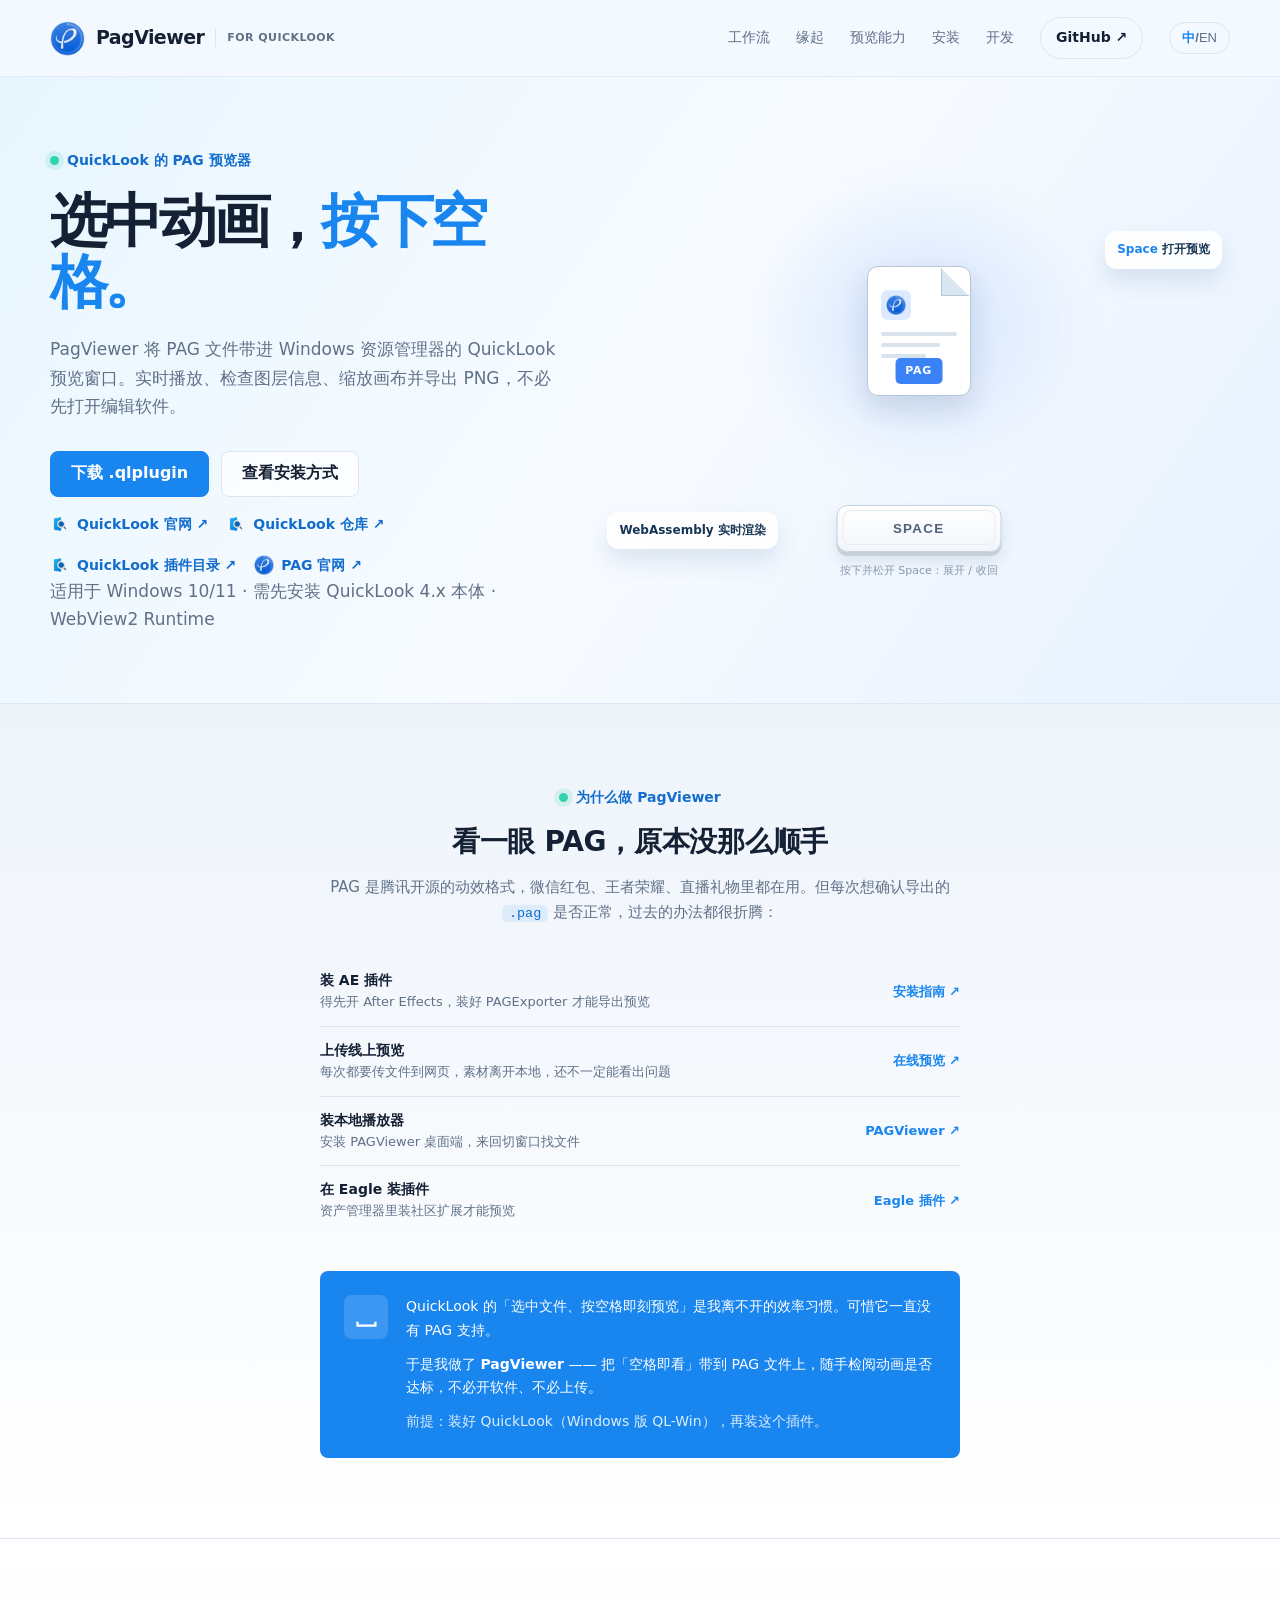
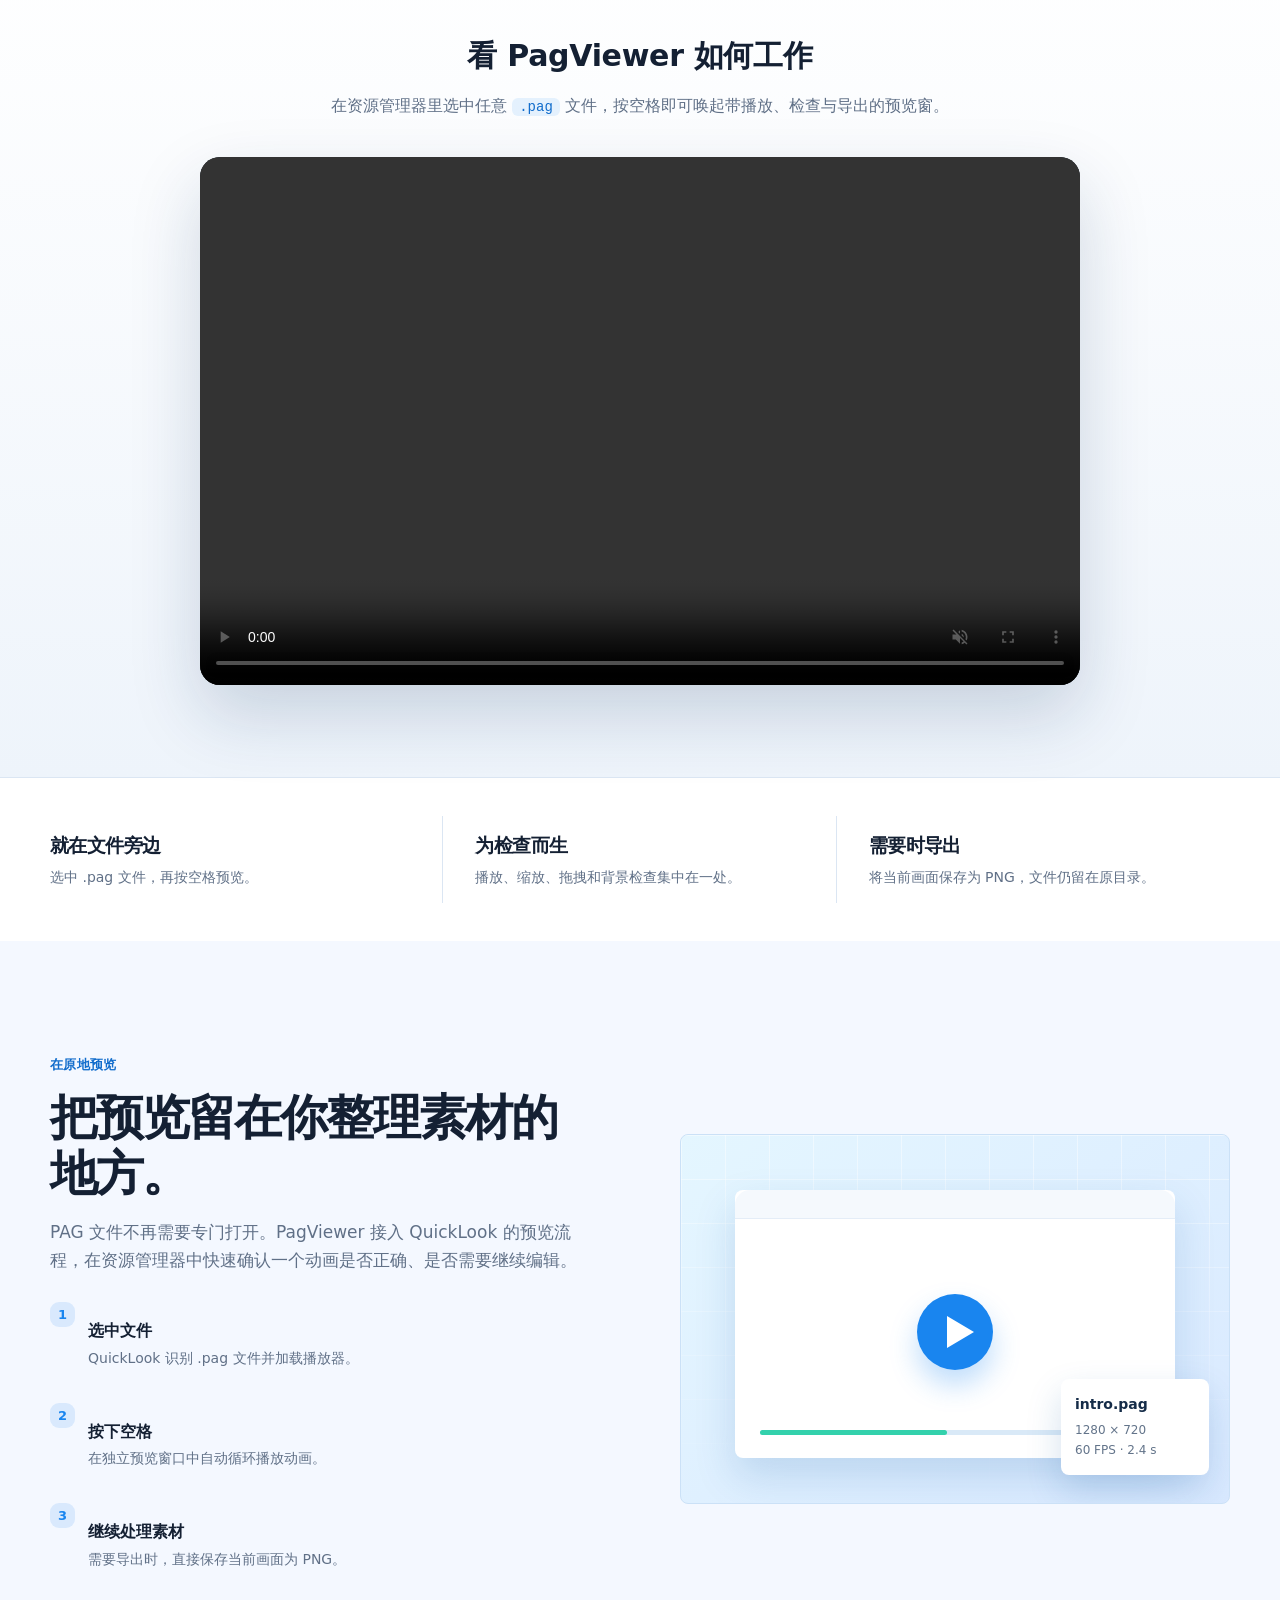
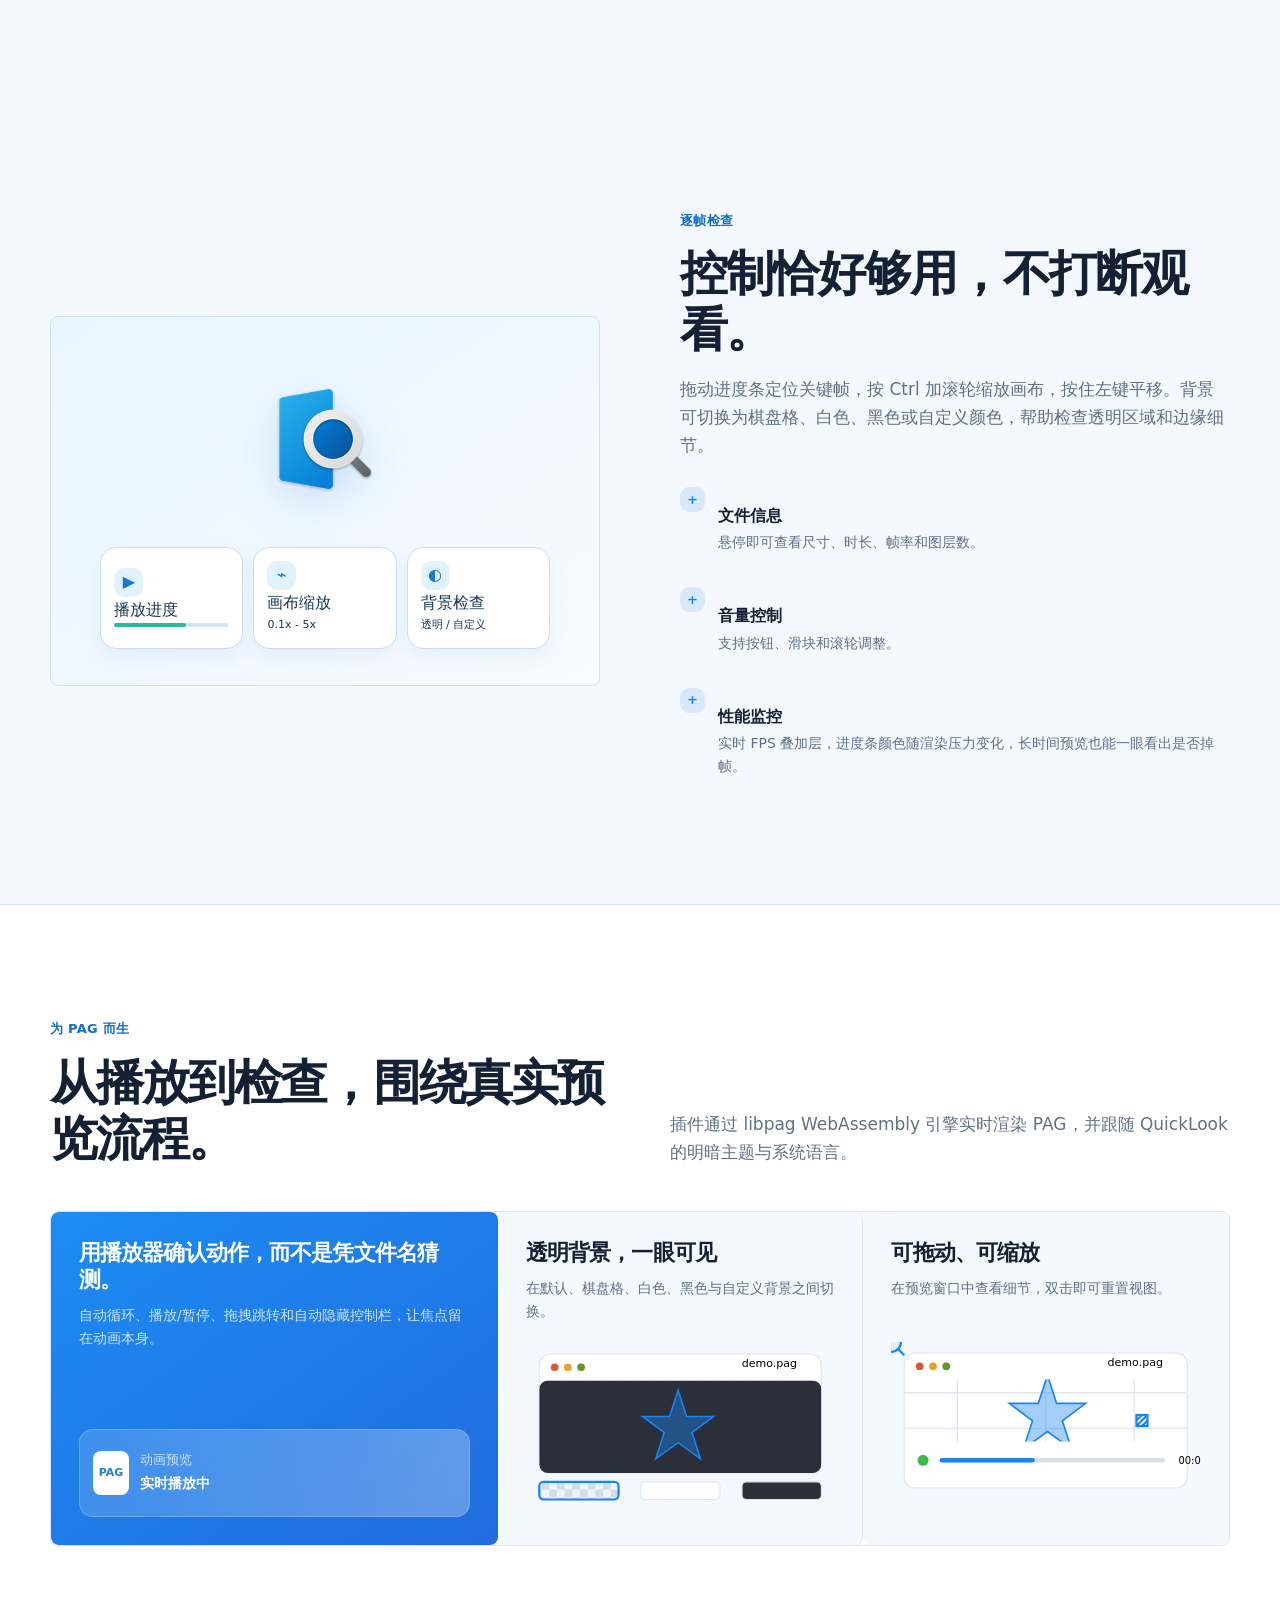
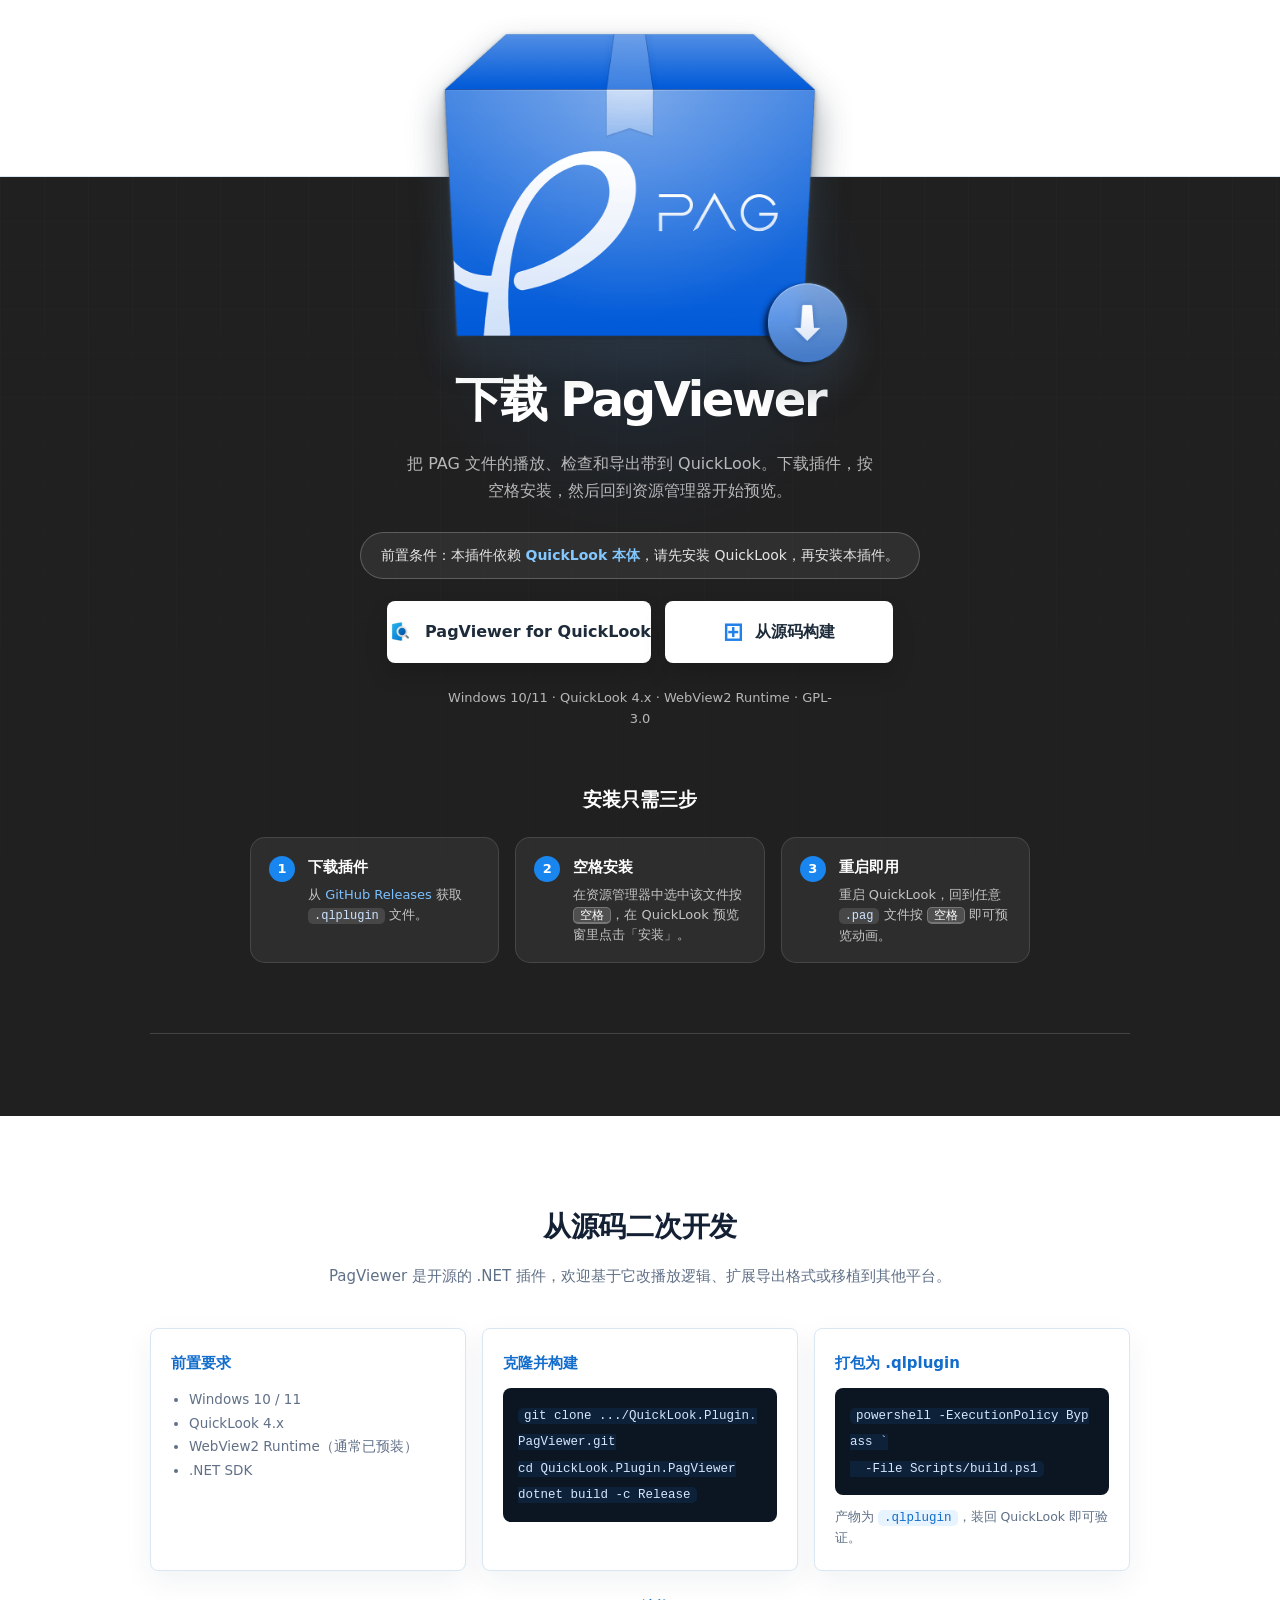
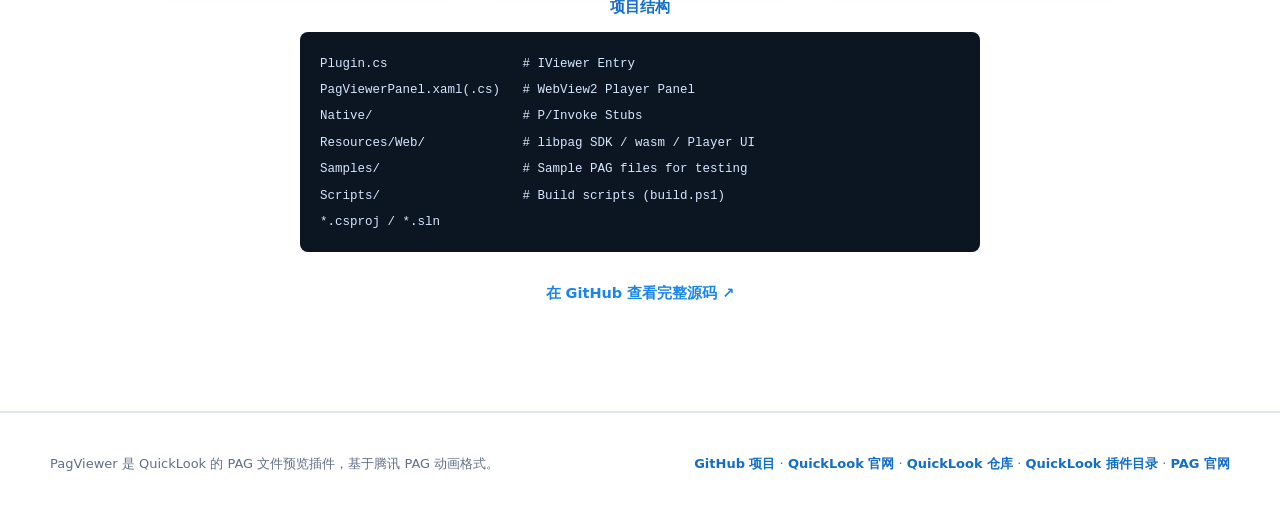
==== commit 7563a355: "docs: hero bilingual fix, prereq notice, latest-release download, morph demo component" ====
--- a/index.html
+++ b/index.html
@@ -34,13 +34,115 @@
 @keyframes zoom-pulse{50%{transform:scale(1.18)}}
 .mag-scan{animation:mag-scan 6s ease-in-out infinite}
 @keyframes mag-scan{0%{transform:translate(40px,50px)}25%{transform:translate(112px,70px)}50%{transform:translate(204px,52px)}75%{transform:translate(132px,74px)}100%{transform:translate(40px,50px)}}
-.install-steps{margin-top:54px;text-align:center}.install-steps h3{font-size:19px;font-weight:800;margin:0 0 22px;color:#fff}.steps-3{list-style:none;display:grid;grid-template-columns:repeat(3,1fr);gap:16px;max-width:780px;margin:0 auto;padding:0;text-align:left}.steps-3 li{display:flex;gap:13px;align-items:flex-start;background:rgba(255,255,255,.06);border:1px solid rgba(255,255,255,.12);border-radius:15px;padding:18px 18px 16px}.steps-3 .num{flex:0 0 auto;width:26px;height:26px;border-radius:50%;background:var(--blue);color:#fff;font-weight:800;font-size:13px;display:grid;place-items:center}.steps-3 b{display:block;font-size:14.5px;color:#fff;margin-bottom:5px}.steps-3 p{margin:0;font-size:13px;line-height:1.55;color:rgba(255,255,255,.72)}.steps-3 code{background:rgba(255,255,255,.12);padding:1px 6px;border-radius:5px;font-size:12px;color:#cfe4ff}.steps-3 a{color:#7cc1ff}.steps-3 kbd{background:rgba(255,255,255,.16);border:1px solid rgba(255,255,255,.22);border-bottom-width:2px;border-radius:5px;padding:0 6px;font-size:12px;color:#fff;font-family:inherit}@media(max-width:560px){.steps-3{grid-template-columns:1fr;max-width:420px}}.demo{padding:92px 0;text-align:center;background:linear-gradient(180deg,var(--paper),#eef4fb);border-bottom:1px solid var(--line)}.demo h2{font-size:30px;font-weight:850;letter-spacing:-.01em;margin:0}.demo .bodycopy{margin:14px auto 0;max-width:620px;font-size:15.5px;line-height:1.6;color:var(--muted)}.demo .bodycopy code{background:rgba(25,133,239,.1);color:var(--deep);padding:1px 7px;border-radius:6px;font-size:14px}.demo-frame{position:relative;max-width:880px;margin:38px auto 0;border-radius:20px;overflow:hidden;box-shadow:0 30px 70px rgb(18 52 92/.18);background:#0c1622;aspect-ratio:5/3}.demo-frame video{width:100%;height:100%;display:block;object-fit:cover}@media(max-width:560px){.demo{padding:64px 0}.demo h2{font-size:24px}.demo-frame{border-radius:14px;margin-top:28px}}.dev{padding:88px 0;background:var(--paper);border-bottom:1px solid var(--line);text-align:center}.dev h2{font-size:28px;font-weight:850;letter-spacing:-.01em;margin:0}.dev .bodycopy{margin:14px auto 0;max-width:640px;font-size:15px;line-height:1.6;color:var(--muted)}.dev-grid{display:grid;grid-template-columns:repeat(3,1fr);gap:16px;max-width:980px;margin:40px auto 0;text-align:left}.dev-card{background:#fff;border:1px solid var(--line);border-radius:8px;padding:22px 20px;box-shadow:0 10px 30px rgb(18 52 92/.06);transition:transform .25s cubic-bezier(.16,1,.3,1),box-shadow .25s ease,border-color .25s ease;overflow:hidden}.dev-card:hover{transform:translateY(-3px);border-color:rgb(25 133 239/.45);box-shadow:0 18px 35px rgb(25 85 145/.12)}.dev-card h3{font-size:15px;font-weight:800;margin:0 0 12px;color:var(--deep)}.dev-card ul{margin:0;padding-left:18px;color:var(--muted);font-size:13.5px;line-height:1.75}.dev-card pre{margin:0;background:#0c1622;border-radius:8px;padding:14px 15px;overflow-x:auto;-webkit-overflow-scrolling:touch}.dev-card pre code{color:#d6e6ff;font-family:ui-monospace,SFMono-Regular,Menlo,Consolas,monospace;font-size:12.5px;line-height:1.6;white-space:pre-wrap;word-break:break-all}.dev-card .hint{margin:12px 0 0;font-size:12.5px;color:var(--muted);line-height:1.55}.dev-card code,.dev-card .hint code{background:rgba(25,133,239,.1);color:var(--deep);padding:1px 6px;border-radius:5px;font-size:12.5px;word-break:break-all}.dev-tree{max-width:680px;margin:24px auto 0;text-align:left}.dev-tree h3{font-size:15px;font-weight:800;margin:0 0 12px;color:var(--deep);text-align:center}.dev-tree pre{margin:0;background:#0c1622;border-radius:8px;padding:18px 20px;overflow-x:auto;-webkit-overflow-scrolling:touch}.dev-tree pre code{color:#d6e6ff;font-family:ui-monospace,SFMono-Regular,Menlo,Consolas,monospace;font-size:12.5px;line-height:1.75;white-space:pre}.dev-link{margin-top:28px}.dev-link a{color:var(--blue);font-weight:700;font-size:14.5px;transition:opacity .2s}.dev-link a:hover{opacity:.75}@media(max-width:850px){.dev-grid{grid-template-columns:1fr 1fr;max-width:600px}}@media(max-width:560px){.dev{padding:64px 0}.dev h2{font-size:24px}.dev .bodycopy{font-size:14px}.dev-grid{grid-template-columns:1fr;max-width:480px}.dev-card{padding:18px 16px}.dev-card pre{padding:12px 13px}.dev-card pre code{font-size:11.5px}.dev-tree pre{padding:14px 16px}.dev-tree pre code{font-size:11px}}@media(max-width:400px){.dev{padding:52px 0}.dev h2{font-size:21px}.dev-card{padding:16px 14px}.dev-card h3{font-size:14px}.dev-card ul{font-size:12.5px}.dev-card pre code{font-size:10.5px}}.pain{padding:80px 0;background:linear-gradient(180deg,#eef4fb,var(--paper));border-bottom:1px solid var(--line);text-align:center}.pain .kicker{margin-bottom:10px}.pain h2{font-size:28px;font-weight:850;letter-spacing:-.01em;margin:0}.pain .lead{margin:10px auto 0;max-width:640px;font-size:15px;line-height:1.65;color:var(--muted)}.pain .lead code{background:rgba(25,133,239,.1);color:var(--deep);padding:1px 7px;border-radius:6px;font-size:13.5px}.pain-list{max-width:640px;margin:32px auto 0;text-align:left}.pain-row{display:flex;align-items:center;justify-content:space-between;gap:16px;padding:14px 0;border-bottom:1px solid var(--line);transition:transform .22s ease,padding-left .22s ease}.pain-row:hover{padding-left:6px}.pain-row:hover .pain-left b{color:var(--blue)}.pain-row:last-child{border-bottom:0}.pain-left b{display:block;font-size:14px;color:var(--ink);font-weight:800;line-height:1.3;transition:color .22s ease}.pain-left span{display:block;font-size:13px;color:var(--muted);line-height:1.5;margin-top:3px}.pain-row a{flex:0 0 auto;font-size:13px;font-weight:700;color:var(--blue);white-space:nowrap}.pain-turn{max-width:640px;margin:36px auto 0;display:flex;align-items:flex-start;gap:18px;background:var(--blue);color:#fff;border-radius:8px;padding:24px 24px;text-align:left;transition:transform .25s cubic-bezier(.16,1,.3,1),box-shadow .25s ease}.pain-turn:hover{transform:translateY(-3px);box-shadow:0 18px 40px rgb(18 86 150/.25)}.pain-turn-icon{flex:0 0 auto;width:44px;height:44px;border-radius:8px;background:rgba(255,255,255,.15);display:grid;place-items:center;font-size:22px;font-weight:700;line-height:1}.pain-turn-text p{margin:0;font-size:14px;line-height:1.7}.pain-so{margin-top:10px!important}.pain-so strong{color:#fff;font-weight:800}.pain-pre{margin-top:10px!important;font-size:12.5px;opacity:.85}@media(max-width:900px){.pain h2{font-size:26px}}@media(max-width:480px){.pain{padding:56px 0}.pain h2{font-size:22px}.pain-left b{font-size:13px}.pain-left span{font-size:12px}.pain-turn{flex-direction:column;gap:12px}.pain-turn-icon{width:36px;height:36px;font-size:18px}.pain-turn-text p{font-size:13px}}@media(max-width:360px){.pain-left b{font-size:12.5px}.pain-left span{font-size:11.5px}}</style></head>
+.install-steps{margin-top:54px;text-align:center}.install-steps h3{font-size:19px;font-weight:800;margin:0 0 22px;color:#fff}.steps-3{list-style:none;display:grid;grid-template-columns:repeat(3,1fr);gap:16px;max-width:780px;margin:0 auto;padding:0;text-align:left}.steps-3 li{display:flex;gap:13px;align-items:flex-start;background:rgba(255,255,255,.06);border:1px solid rgba(255,255,255,.12);border-radius:15px;padding:18px 18px 16px}.steps-3 .num{flex:0 0 auto;width:26px;height:26px;border-radius:50%;background:var(--blue);color:#fff;font-weight:800;font-size:13px;display:grid;place-items:center}.steps-3 b{display:block;font-size:14.5px;color:#fff;margin-bottom:5px}.steps-3 p{margin:0;font-size:13px;line-height:1.55;color:rgba(255,255,255,.72)}.steps-3 code{background:rgba(255,255,255,.12);padding:1px 6px;border-radius:5px;font-size:12px;color:#cfe4ff}.steps-3 a{color:#7cc1ff}.steps-3 kbd{background:rgba(255,255,255,.16);border:1px solid rgba(255,255,255,.22);border-bottom-width:2px;border-radius:5px;padding:0 6px;font-size:12px;color:#fff;font-family:inherit}@media(max-width:560px){.steps-3{grid-template-columns:1fr;max-width:420px}}.demo{padding:92px 0;text-align:center;background:linear-gradient(180deg,var(--paper),#eef4fb);border-bottom:1px solid var(--line)}.demo h2{font-size:30px;font-weight:850;letter-spacing:-.01em;margin:0}.demo .bodycopy{margin:14px auto 0;max-width:620px;font-size:15.5px;line-height:1.6;color:var(--muted)}.demo .bodycopy code{background:rgba(25,133,239,.1);color:var(--deep);padding:1px 7px;border-radius:6px;font-size:14px}.demo-frame{position:relative;max-width:880px;margin:38px auto 0;border-radius:20px;overflow:hidden;box-shadow:0 30px 70px rgb(18 52 92/.18);background:#0c1622;aspect-ratio:5/3}.demo-frame video{width:100%;height:100%;display:block;object-fit:cover}@media(max-width:560px){.demo{padding:64px 0}.demo h2{font-size:24px}.demo-frame{border-radius:14px;margin-top:28px}}.dev{padding:88px 0;background:var(--paper);border-bottom:1px solid var(--line);text-align:center}.dev h2{font-size:28px;font-weight:850;letter-spacing:-.01em;margin:0}.dev .bodycopy{margin:14px auto 0;max-width:640px;font-size:15px;line-height:1.6;color:var(--muted)}.dev-grid{display:grid;grid-template-columns:repeat(3,1fr);gap:16px;max-width:980px;margin:40px auto 0;text-align:left}.dev-card{background:#fff;border:1px solid var(--line);border-radius:8px;padding:22px 20px;box-shadow:0 10px 30px rgb(18 52 92/.06);transition:transform .25s cubic-bezier(.16,1,.3,1),box-shadow .25s ease,border-color .25s ease;overflow:hidden}.dev-card:hover{transform:translateY(-3px);border-color:rgb(25 133 239/.45);box-shadow:0 18px 35px rgb(25 85 145/.12)}.dev-card h3{font-size:15px;font-weight:800;margin:0 0 12px;color:var(--deep)}.dev-card ul{margin:0;padding-left:18px;color:var(--muted);font-size:13.5px;line-height:1.75}.dev-card pre{margin:0;background:#0c1622;border-radius:8px;padding:14px 15px;overflow-x:auto;-webkit-overflow-scrolling:touch}.dev-card pre code{color:#d6e6ff;font-family:ui-monospace,SFMono-Regular,Menlo,Consolas,monospace;font-size:12.5px;line-height:1.6;white-space:pre-wrap;word-break:break-all}.dev-card .hint{margin:12px 0 0;font-size:12.5px;color:var(--muted);line-height:1.55}.dev-card code,.dev-card .hint code{background:rgba(25,133,239,.1);color:var(--deep);padding:1px 6px;border-radius:5px;font-size:12.5px;word-break:break-all}.dev-tree{max-width:680px;margin:24px auto 0;text-align:left}.dev-tree h3{font-size:15px;font-weight:800;margin:0 0 12px;color:var(--deep);text-align:center}.dev-tree pre{margin:0;background:#0c1622;border-radius:8px;padding:18px 20px;overflow-x:auto;-webkit-overflow-scrolling:touch}.dev-tree pre code{color:#d6e6ff;font-family:ui-monospace,SFMono-Regular,Menlo,Consolas,monospace;font-size:12.5px;line-height:1.75;white-space:pre}.dev-link{margin-top:28px}.dev-link a{color:var(--blue);font-weight:700;font-size:14.5px;transition:opacity .2s}.dev-link a:hover{opacity:.75}@media(max-width:850px){.dev-grid{grid-template-columns:1fr 1fr;max-width:600px}}@media(max-width:560px){.dev{padding:64px 0}.dev h2{font-size:24px}.dev .bodycopy{font-size:14px}.dev-grid{grid-template-columns:1fr;max-width:480px}.dev-card{padding:18px 16px}.dev-card pre{padding:12px 13px}.dev-card pre code{font-size:11.5px}.dev-tree pre{padding:14px 16px}.dev-tree pre code{font-size:11px}}@media(max-width:400px){.dev{padding:52px 0}.dev h2{font-size:21px}.dev-card{padding:16px 14px}.dev-card h3{font-size:14px}.dev-card ul{font-size:12.5px}.dev-card pre code{font-size:10.5px}}.pain{padding:80px 0;background:linear-gradient(180deg,#eef4fb,var(--paper));border-bottom:1px solid var(--line);text-align:center}.pain .kicker{margin-bottom:10px}.pain h2{font-size:28px;font-weight:850;letter-spacing:-.01em;margin:0}.pain .lead{margin:10px auto 0;max-width:640px;font-size:15px;line-height:1.65;color:var(--muted)}.pain .lead code{background:rgba(25,133,239,.1);color:var(--deep);padding:1px 7px;border-radius:6px;font-size:13.5px}.pain-list{max-width:640px;margin:32px auto 0;text-align:left}.pain-row{display:flex;align-items:center;justify-content:space-between;gap:16px;padding:14px 0;border-bottom:1px solid var(--line);transition:transform .22s ease,padding-left .22s ease}.pain-row:hover{padding-left:6px}.pain-row:hover .pain-left b{color:var(--blue)}.pain-row:last-child{border-bottom:0}.pain-left b{display:block;font-size:14px;color:var(--ink);font-weight:800;line-height:1.3;transition:color .22s ease}.pain-left span{display:block;font-size:13px;color:var(--muted);line-height:1.5;margin-top:3px}.pain-row a{flex:0 0 auto;font-size:13px;font-weight:700;color:var(--blue);white-space:nowrap}.pain-turn{max-width:640px;margin:36px auto 0;display:flex;align-items:flex-start;gap:18px;background:var(--blue);color:#fff;border-radius:8px;padding:24px 24px;text-align:left;transition:transform .25s cubic-bezier(.16,1,.3,1),box-shadow .25s ease}.pain-turn:hover{transform:translateY(-3px);box-shadow:0 18px 40px rgb(18 86 150/.25)}.pain-turn-icon{flex:0 0 auto;width:44px;height:44px;border-radius:8px;background:rgba(255,255,255,.15);display:grid;place-items:center;font-size:22px;font-weight:700;line-height:1}.pain-turn-text p{margin:0;font-size:14px;line-height:1.7}.pain-so{margin-top:10px!important}.pain-so strong{color:#fff;font-weight:800}.pain-pre{margin-top:10px!important;font-size:12.5px;opacity:.85}@media(max-width:900px){.pain h2{font-size:26px}}@media(max-width:480px){.pain{padding:56px 0}.pain h2{font-size:22px}.pain-left b{font-size:13px}.pain-left span{font-size:12px}.pain-turn{flex-direction:column;gap:12px}.pain-turn-icon{width:36px;height:36px;font-size:18px}.pain-turn-text p{font-size:13px}}@media(max-width:360px){.pain-left b{font-size:12.5px}.pain-left span{font-size:11.5px}}</style><style>
+/* hero morph demo (from 2222.html, namespaced .pm-demo) */
+.pm-demo[data-mode=pag]{--accent:#3b82f6;--soft:#dbeafe;--deep:#1d4ed8;--bg:#f4f8ff;--tint:rgba(59,130,246,.17)}
+.pm-demo[data-mode=svga]{--accent:#9b5de5;--soft:#f3e8ff;--deep:#7e22ce;--bg:#fbf7ff;--tint:rgba(155,93,229,.18)}
+.pm-demo{position:relative;width:min(520px,100%);height:407px;isolation:isolate;overflow:visible}
+.pm-demo .aura{position:absolute;width:350px;height:310px;max-width:90vw;left:50%;top:138px;transform:translate(-50%,-50%);background:radial-gradient(ellipse,var(--tint),transparent 70%);pointer-events:none;filter:blur(12px);z-index:0;transition:opacity .3s}
+.pm-demo.holding .aura{opacity:1.6}
+.pm-demo .artifact{position:absolute;left:50%;top:145px;width:104px;height:130px;transform:translate(-50%,-50%);border-radius:11px;z-index:4;cursor:pointer;outline:none;will-change:width,height,border-radius,background-color,box-shadow;overflow:visible;background:#fff;border:1px solid #b7c7d9;box-shadow:0 14px 28px #17335122;transition:box-shadow .26s,background-color .26s}
+.pm-demo .artifact:not(.opened):not(.morphing):hover,.pm-demo .artifact:not(.opened):not(.morphing):focus-visible{box-shadow:0 23px 42px #17335135,0 0 0 9px var(--tint)}
+.pm-demo .artifact:not(.opened):not(.morphing):hover .page-content,.pm-demo .artifact:not(.opened):not(.morphing):focus-visible .page-content{transform:translateY(-5px)}
+.pm-demo .artifact:not(.opened):not(.morphing):hover .page-fold{transform:translate(-2px,2px) rotate(-5deg)}
+.pm-demo.holding .artifact{box-shadow:0 22px 35px #17335134,0 0 0 11px var(--tint)}
+.pm-demo .page-content{position:absolute;inset:0;overflow:hidden;border-radius:inherit;pointer-events:none;transition:transform .28s cubic-bezier(.2,.8,.2,1);z-index:2}
+.pm-demo .page-fold{position:absolute;right:0;top:0;width:29px;height:29px;background:#dbe6f3;clip-path:polygon(0 0,100% 100%,0 100%);transition:transform .28s ease}
+.pm-demo .page-fold:after{content:'';position:absolute;inset:0;border-left:1px solid #b7c7d9;border-bottom:1px solid #b7c7d9}
+.pm-demo .file-mark{position:absolute;left:13px;top:23px;width:30px;height:30px;border-radius:7px;background:var(--soft);color:var(--accent);display:grid;place-items:center;font-size:18px;font-weight:800}
+.pm-demo .lines{position:absolute;top:65px;left:13px;right:13px;display:grid;gap:7px}
+.pm-demo .lines i{display:block;height:4px;border-radius:4px;background:#d9e3ee}
+.pm-demo .lines i:nth-child(2){width:78%}
+.pm-demo .lines i:nth-child(3){width:60%}
+.pm-demo .type{position:absolute;left:50%;bottom:11px;transform:translateX(-50%);color:white;font-size:11px;font-weight:800;letter-spacing:.07em;background:var(--accent);padding:4px 10px;border-radius:5px}
+.pm-demo .viewer-content{position:absolute;inset:0;overflow:hidden;border-radius:inherit;opacity:0;pointer-events:none;z-index:1}
+.pm-demo .viewer-head{height:38px;background:#1b293e;display:flex;align-items:center;gap:6px;padding:0 14px}
+.pm-demo .dot{width:9px;height:9px;border-radius:50%;background:#ff655f}
+.pm-demo .dot:nth-child(2){background:#ffc34e}
+.pm-demo .dot:nth-child(3){background:#36c978}
+.pm-demo .filename{font-size:11px;margin-left:10px;color:#a4b6cc;white-space:nowrap}
+.pm-demo .scene{position:relative;height:calc(100% - 38px);display:grid;place-items:center;overflow:hidden;background:radial-gradient(ellipse at 50% 40%,#192b49,#0b1425 75%)}
+.pm-demo .orb{width:87px;height:87px;border-radius:50%;background:radial-gradient(circle at 30% 25%,#e5f3ff 0%,#91c3ff 27%,var(--accent) 61%,var(--deep) 100%);box-shadow:0 0 37px var(--tint);animation:pm-float 3s ease-in-out infinite;animation-play-state:running}
+.pm-demo .orbit{position:absolute;border:1px solid var(--accent);border-radius:50%;width:156px;height:52px;opacity:.65;animation:pm-spin 8s linear infinite;animation-play-state:running}
+.pm-demo .orbit.two{width:188px;height:64px;opacity:.34;animation-duration:13s;animation-direction:reverse}
+.pm-demo .controls{position:absolute;bottom:0;left:0;right:0;height:39px;background:linear-gradient(transparent,#030a16b6);display:flex;align-items:center;gap:12px;padding:0 14px;color:#b7c6d8;font-size:11px}
+.pm-demo .play-triangle{border-top:6px solid transparent;border-bottom:6px solid transparent;border-left:10px solid #f5f8ff}
+.pm-demo .progress{height:4px;flex:1;border-radius:6px;background:#ffffff30;overflow:hidden}
+.pm-demo .progress-inner{width:0;height:100%;background:var(--accent);animation:pm-progress 4s linear infinite;animation-play-state:running}
+.pm-demo .artifact.opened{cursor:default}
+.pm-demo .orb,.pm-demo .orbit,.pm-demo .progress-inner{animation-play-state:running}
+.pm-demo .viewer-content .orb,.pm-demo .viewer-content .orbit,.pm-demo .viewer-content .progress-inner{animation-play-state:running!important}
+.pm-demo .key-row{position:absolute;left:50%;top:319px;transform:translateX(-50%);z-index:2;display:flex;flex-direction:column;align-items:center;gap:10px}
+.pm-demo .key{position:relative;width:165px;height:47px;background:linear-gradient(#fff,#f2f5fa);border:1px solid #c7d2df;border-radius:11px;color:#506078;font-weight:700;letter-spacing:.1em;box-shadow:0 4px 0 #c6d0db,0 9px 16px #2439541c;cursor:pointer;touch-action:none;user-select:none;transition:transform .14s,box-shadow .14s}
+.pm-demo .key:before{content:'';position:absolute;inset:4px 5px 6px;border:1px solid #e7edf5;border-radius:8px;pointer-events:none}
+.pm-demo .key span{position:relative}
+.pm-demo .key:not(.down):hover{transform:translateY(-2px);box-shadow:0 6px 0 #c6d0db,0 13px 19px #24395424}
+.pm-demo .key.down{transform:translateY(4px);box-shadow:0 0px 0 #c6d0db,0 3px 9px #2439541b}
+.pm-demo .key-hint{font-size:11px;color:#8b9aaf;white-space:nowrap}
+.pm-demo .status{min-height:22px;text-align:center;color:#7889a1;font-size:12px}
+@keyframes pm-float{50%{transform:translateY(-5px) scale(1.03)}}
+@keyframes pm-spin{to{transform:rotate(360deg)}}
+@keyframes pm-progress{to{width:100%}}
+@media(max-width:370px){.pm-demo{height:395px}
+.pm-demo .artifact.opened{max-width:calc(100vw - 32px)}}
+@media(prefers-reduced-motion:reduce){.pm-demo .orb,.pm-demo .orbit,.pm-demo .progress-inner{animation:none!important}
+.pm-demo .page-content,.pm-demo .page-fold,.pm-demo .key{transition:none!important}}
+.pm-demo .artifact{overflow:hidden;transition:box-shadow .25s ease,transform .3s cubic-bezier(.2,.8,.2,1)!important}
+.pm-demo .artifact:not(.opened):not(.morphing):not(.closing):hover{transform:translate(-50%,-50%) translateY(-7px) rotate(-1.3deg)}
+.pm-demo .artifact.opened,.pm-demo .artifact.morphing,.pm-demo .artifact.closing{transform:translate(-50%,-50%)!important}
+.pm-demo .artifact.opened{cursor:pointer}
+.pm-demo .artifact.opened:hover{box-shadow:0 28px 48px #11263e48,0 0 0 5px var(--tint)!important}
+.pm-demo .page-content,.pm-demo .viewer-content{transition:none!important}
+.pm-demo .artifact.morphing .page-content,.pm-demo .artifact.opened .page-content{pointer-events:none}
+.pm-demo .artifact.morphing,.pm-demo .artifact.closing{pointer-events:none}
+.pm-demo .key{transform-origin:50% 65%;touch-action:none;transition:transform .19s cubic-bezier(.2,.8,.2,1),box-shadow .18s ease!important}
+.pm-demo .key.down{transform:translateY(4px) scaleX(1.045) scaleY(.92) !important;box-shadow:0 1px 0 #c6d0db,0 3px 9px #2439541b!important}
+.pm-demo .key.releasing{animation:pm-keyReturn .43s cubic-bezier(.18,.83,.2,1) both}
+@keyframes pm-keyReturn{0%{transform:translateY(4px) scale(1.045,.92)}45%{transform:translateY(-2px) scale(.99,1.025)}100%{transform:none}}
+.pm-demo.holding .aura{transform:translate(-50%,-50%) scale(1.1);opacity:1}
+.pm-demo .aura{transition:transform .35s,opacity .35s}
+@media(prefers-reduced-motion:reduce){.pm-demo .key.releasing{animation:none!important}}
+.pm-demo .artifact{filter:drop-shadow(0 0 0 transparent);transition:filter .32s ease,box-shadow .28s ease,transform .3s cubic-bezier(.2,.8,.2,1)!important}
+.pm-demo .artifact:not(.opened):not(.morphing):not(.closing):hover,.pm-demo .artifact:not(.opened):not(.morphing):not(.closing):focus-visible{
+  box-shadow:0 18px 32px rgba(23,51,81,.17)!important;
+  filter:drop-shadow(0 0 12px var(--tint)) drop-shadow(0 0 19px var(--tint));
+}
+.pm-demo.holding .artifact{
+  box-shadow:0 19px 34px rgba(23,51,81,.17)!important;
+  filter:drop-shadow(0 0 14px var(--tint)) drop-shadow(0 0 23px var(--tint));
+}
+.pm-demo .artifact.opened:hover{
+  box-shadow:0 28px 48px rgba(17,38,62,.24)!important;
+  filter:drop-shadow(0 0 10px var(--tint));
+}
+@media(prefers-reduced-motion:reduce){.pm-demo .artifact{transition:none!important}}
+.pm-demo .artifact{cursor:default!important}
+.pm-demo .artifact.opened:hover{box-shadow:0 20px 40px rgba(17,38,62,.22)!important;filter:none!important}
+.pm-demo .viewer-content{pointer-events:none}
+.pm-demo .artifact.opened .viewer-content{pointer-events:auto}
+.pm-demo .controls{z-index:10;height:44px;gap:10px;padding:0 12px}
+.pm-demo .play-control{flex:none;width:30px;height:30px;border:0;border-radius:7px;background:transparent;color:#e7effe;display:grid;place-items:center;cursor:pointer;transition:background .17s ease}
+.pm-demo .play-control:hover,.pm-demo .play-control:focus-visible{background:rgba(255,255,255,.15)}
+.pm-demo .play-control svg{height:17px;width:17px;fill:currentColor}
+.pm-demo .timeline{--played:0%;flex:1;min-width:0;accent-color:var(--accent);height:20px;cursor:pointer;appearance:none;-webkit-appearance:none;background:transparent;touch-action:none}
+.pm-demo .timeline::-webkit-slider-runnable-track{height:4px;background:linear-gradient(to right,var(--accent) 0%,var(--accent) var(--played),rgba(255,255,255,.24) var(--played),rgba(255,255,255,.24) 100%);border-radius:99px}
+.pm-demo .timeline::-moz-range-track{height:4px;background:rgba(255,255,255,.24);border-radius:99px}
+.pm-demo .timeline::-moz-range-progress{height:4px;background:var(--accent);border-radius:99px}
+.pm-demo .timeline::-webkit-slider-thumb{-webkit-appearance:none;width:12px;height:12px;margin-top:-4px;border:2px solid white;background:var(--accent);border-radius:100%;box-shadow:0 1px 5px #0008}
+.pm-demo .timeline::-moz-range-thumb{width:10px;height:10px;border:2px solid white;background:var(--accent);border-radius:100%}
+.pm-demo .clock{font-size:10px;color:#cad4e2;white-space:nowrap;font-variant-numeric:tabular-nums}
+.pm-demo .orbit{left:auto;top:auto;background:none;transform:none}
+.pm-demo .status{position:absolute;width:1px;height:1px;overflow:hidden;clip-path:inset(50%);white-space:nowrap;margin:0}
+.pm-demo{position:relative;width:min(520px,100%);height:407px;margin:0 auto;isolation:isolate}
+
+.pm-demo .file-mark img{width:20px;height:20px;object-fit:contain;border-radius:5px;display:block}
+</style></head>
 <body><a class="skip" href="#main" data-zh="跳到主要内容" data-en="Skip to main content">跳到主要内容</a><header class="wrap nav"><a class="brand" href="#top"><img src="logo.png" alt=""><span>PagViewer</span><small>FOR QUICKLOOK</small></a><nav class="links" aria-label="页面导航"><a href="#workflow" data-zh="工作流" data-en="Workflow">工作流</a><a href="#why" data-zh="缘起" data-en="Why">缘起</a><a href="#features" data-zh="预览能力" data-en="Features">预览能力</a><a href="#install" data-zh="安装" data-en="Install">安装</a><a href="#dev" data-zh="开发" data-en="Dev">开发</a><a class="nav-github" href="https://github.com/yancongya/QuickLook.Plugin.PagViewer">GitHub ↗</a><button class="lang-switch" onclick="toggleLang()" aria-label="Switch language" style="background:none;border:1px solid var(--line);border-radius:999px;padding:6px 12px;color:var(--muted);font-size:13px;font-weight:600;cursor:pointer;transition:all .2s ease"><span class="lang-zh" style="font-weight:700;color:var(--blue)">中</span>/<span class="lang-en">EN</span></button></nav></header>
-<main id="main"><div class="hero-shell" id="top"><div class="wrap hero"><div><span class="kicker"><i aria-hidden="true"></i data-zh="QuickLook 的 PAG 预览器" data-en="PAG Previewer for QuickLook">QuickLook 的 PAG 预览器</span><h1>选中动画，<strong>按下空格。</strong></h1><p>PagViewer 将 PAG 文件带进 Windows 资源管理器的 QuickLook 预览窗口。实时播放、检查图层信息、缩放画布并导出 PNG，不必先打开编辑软件。</p><div class="actions"><a class="button primary" href="https://github.com/yancongya/QuickLook.Plugin.PagViewer/releases" data-zh="下载 .qlplugin" data-en="Download .qlplugin">下载 .qlplugin</a><a class="button ghost" href="#install" data-zh="查看安装方式" data-en="View Installation">查看安装方式</a></div><p class="fine" data-zh="适用于 Windows 10/11、QuickLook 4.x 与 WebView2 Runtime" data-en="For Windows 10/11, QuickLook 4.x and WebView2 Runtime">适用于 Windows 10/11、QuickLook 4.x 与 WebView2 Runtime</p></div><div class="stage" role="img" aria-label="PagViewer 的 PAG 动画预览示意图"><div class="orbit"></div><div class="halo"></div><div class="halo two"></div><div class="viewer"><div class="viewer-top"><b></b><b></b><b></b><span>motion-intro.pag</span></div><div class="viewer-canvas"><div class="ring"></div><div class="blob"></div><div class="spark"></div><div class="viewer-controls"><span class="play" aria-hidden="true"></span><span class="track"></span><span>00:04</span></div></div></div><span class="tag"><b>Space</b> 打开预览</span><span class="tag bottom" data-zh="WebAssembly 实时渲染" data-en="WebAssembly Real-time Rendering">WebAssembly 实时渲染</span></div></div></div><section class="pain" id="why"><div class="wrap"><span class="kicker"><i aria-hidden="true"></i data-zh="为什么做 PagViewer" data-en="Why PagViewer">为什么做 PagViewer</span><h2 data-zh="看一眼 PAG，原本没那么顺手" data-en="Previewing PAG wasnt that easy">看一眼 PAG，原本没那么顺手</h2><p class="lead">PAG is Tencent's open-source animation format, used in WeChat Red Packet, Honor of Kings, and live streaming gifts. But verifying exported <code>.pag</code> files was always cumbersome:</p><div class="pain-list"><div class="pain-row"><div class="pain-left"><b data-zh="装 AE 插件" data-en="Install AE Plugin">装 AE 插件</b><span>Need to open After Effects and install PAGExporter first</span></div><a href="https://pag.io/docs/install-PAGExporter.html" target="_blank" rel="noopener" data-zh="安装指南 ↗" data-en="Install Guide ↗" data-zh="安装指南 ↗" data-en="Install Guide ↗" data-zh="安装指南 ↗" data-en="Install Guide ↗">安装指南 ↗</a></div><div class="pain-row"><div class="pain-left"><b data-zh="上传线上预览" data-en="Upload for Preview">上传线上预览</b><span>Must upload files to web each time, assets leave local, may not even spot issues</span></div><a href="https://pag.qq.com/player.html" target="_blank" rel="noopener" data-zh="在线预览 ↗" data-en="Online Preview ↗" data-zh="在线预览 ↗" data-en="Online Preview ↗" data-zh="在线预览 ↗" data-en="Online Preview ↗">在线预览 ↗</a></div><div class="pain-row"><div class="pain-left"><b data-zh="装本地播放器" data-en="Install Local Player">装本地播放器</b><span>Install PAGViewer desktop, switch windows to find files</span></div><a href="https://pag.io/docs/zh-CN/install.html" target="_blank" rel="noopener" data-zh="PAGViewer ↗" data-en="PAGViewer ↗" data-zh="PAGViewer ↗" data-en="PAGViewer ↗">PAGViewer ↗</a></div><div class="pain-row"><div class="pain-left"><b data-zh="在 Eagle 装插件" data-en="Install Eagle Plugin">在 Eagle 装插件</b><span>Need community extension in asset manager to preview</span></div><a href="https://community-en.eagle.cool/plugin/dd3f8cee-6aa6-4cb0-b7e2-291bd824ce08" target="_blank" rel="noopener" data-zh="Eagle 插件 ↗" data-en="Eagle Plugin ↗" data-zh="Eagle 插件 ↗" data-en="Eagle Plugin ↗" data-zh="Eagle 插件 ↗" data-en="Eagle Plugin ↗">Eagle 插件 ↗</a></div></div><div class="pain-turn"><div class="pain-turn-icon" aria-hidden="true">⎵</div><div class="pain-turn-text"><p>QuickLook's "select file, press Space to preview" is an efficiency habit I can't live without. Unfortunately, it never had PAG support.</p><p class="pain-so">So I made <strong>PagViewer</strong> — bringing "Space to preview" to PAG files, easily check if animations meet standards, no software needed, no uploading.</p><p class="pain-pre">Prerequisite: Install QuickLook (Windows QL-Win version), then install this plugin.</p></div></div></div></section><section class="demo" id="demo"><div class="wrap"><h2 data-zh="看 PagViewer 如何工作" data-en="See PagViewer in Action">看 PagViewer 如何工作</h2><p class="bodycopy">Select any <code>.pag</code> file in Explorer, press Space to open preview with playback, inspection and export.</p><div class="demo-frame"><video src="assets/showcase.mp4" autoplay muted loop playsinline controls preload="metadata" aria-label="PagViewer 预览演示"></video></div></div></section>
+<main id="main"><div class="hero-shell" id="top"><div class="wrap hero"><div><span class="kicker"><i aria-hidden="true"></i><span data-zh="QuickLook 的 PAG 预览器" data-en="PAG Previewer for QuickLook">QuickLook 的 PAG 预览器</span></span><h1>选中动画，<strong>按下空格。</strong></h1><p>PagViewer 将 PAG 文件带进 Windows 资源管理器的 QuickLook 预览窗口。实时播放、检查图层信息、缩放画布并导出 PNG，不必先打开编辑软件。</p><div class="actions"><a class="button primary" data-latest-release href="https://github.com/yancongya/QuickLook.Plugin.PagViewer/releases/latest" data-zh="下载 .qlplugin" data-en="Download .qlplugin">下载 .qlplugin</a><a class="button ghost" href="#install" data-zh="查看安装方式" data-en="View Installation">查看安装方式</a></div><p class="fine" data-zh="适用于 Windows 10/11 · 需先安装 QuickLook 4.x 本体 · WebView2 Runtime" data-en="For Windows 10/11 · Requires the QuickLook 4.x app · WebView2 Runtime">适用于 Windows 10/11 · 需先安装 QuickLook 4.x 本体 · WebView2 Runtime</p></div><div class="stage" aria-label="PagViewer 的 PAG 动画预览演示"><span class="tag"><b>Space</b> 打开预览</span><span class="tag bottom" data-zh="WebAssembly 实时渲染" data-en="WebAssembly Real-time Rendering">WebAssembly 实时渲染</span><div class="pm-demo" id="pm-stage" data-mode="pag"><div class="aura"></div><div class="artifact" id="pm-artifact" role="group" aria-label="PAG 文件和预览播放器"><div class="page-content" id="pm-page"><div class="page-fold"></div><div class="file-mark"><img src="logo.png" alt=""></div><div class="lines"><i></i><i></i><i></i></div><div class="type" id="pm-type">PAG</div></div><div class="viewer-content" id="pm-viewer"><div class="viewer-head"><i class="dot"></i><i class="dot"></i><i class="dot"></i><span class="filename" id="pm-filename">motion-intro.pag</span></div><div class="scene"><div class="orbit"></div><div class="orbit two"></div><div class="orb"></div><div class="controls" id="pm-controls"><button class="play-control" id="pm-play" type="button" aria-label="暂停动画" title="播放/暂停"><svg viewBox="0 0 20 20"><path d="M5 4h3v12H5zm7 0h3v12h-3z"/></svg></button><input id="pm-timeline" class="timeline" type="range" min="0" max="8000" step="10" value="0" aria-label="动画时间轴"><span class="clock" id="pm-clock">00:00 / 00:08</span></div></div></div></div><div class="key-row"><button id="pm-key" class="key" type="button" aria-label="按住并松开 Space"><span>SPACE</span></button><span class="key-hint" id="pm-hint">按住松开：展开 / 收回</span></div><div class="status" id="pm-status" aria-live="polite">把鼠标移到文件上试试</div></div></div></div></div><section class="pain" id="why"><div class="wrap"><span class="kicker"><i aria-hidden="true"></i><span data-zh="为什么做 PagViewer" data-en="Why PagViewer">为什么做 PagViewer</span></span><h2 data-zh="看一眼 PAG，原本没那么顺手" data-en="Previewing PAG wasnt that easy">看一眼 PAG，原本没那么顺手</h2><p class="lead">PAG is Tencent's open-source animation format, used in WeChat Red Packet, Honor of Kings, and live streaming gifts. But verifying exported <code>.pag</code> files was always cumbersome:</p><div class="pain-list"><div class="pain-row"><div class="pain-left"><b data-zh="装 AE 插件" data-en="Install AE Plugin">装 AE 插件</b><span>Need to open After Effects and install PAGExporter first</span></div><a href="https://pag.io/docs/install-PAGExporter.html" target="_blank" rel="noopener" data-zh="安装指南 ↗" data-en="Install Guide ↗" data-zh="安装指南 ↗" data-en="Install Guide ↗" data-zh="安装指南 ↗" data-en="Install Guide ↗">安装指南 ↗</a></div><div class="pain-row"><div class="pain-left"><b data-zh="上传线上预览" data-en="Upload for Preview">上传线上预览</b><span>Must upload files to web each time, assets leave local, may not even spot issues</span></div><a href="https://pag.qq.com/player.html" target="_blank" rel="noopener" data-zh="在线预览 ↗" data-en="Online Preview ↗" data-zh="在线预览 ↗" data-en="Online Preview ↗" data-zh="在线预览 ↗" data-en="Online Preview ↗">在线预览 ↗</a></div><div class="pain-row"><div class="pain-left"><b data-zh="装本地播放器" data-en="Install Local Player">装本地播放器</b><span>Install PAGViewer desktop, switch windows to find files</span></div><a href="https://pag.io/docs/zh-CN/install.html" target="_blank" rel="noopener" data-zh="PAGViewer ↗" data-en="PAGViewer ↗" data-zh="PAGViewer ↗" data-en="PAGViewer ↗">PAGViewer ↗</a></div><div class="pain-row"><div class="pain-left"><b data-zh="在 Eagle 装插件" data-en="Install Eagle Plugin">在 Eagle 装插件</b><span>Need community extension in asset manager to preview</span></div><a href="https://community-en.eagle.cool/plugin/dd3f8cee-6aa6-4cb0-b7e2-291bd824ce08" target="_blank" rel="noopener" data-zh="Eagle 插件 ↗" data-en="Eagle Plugin ↗" data-zh="Eagle 插件 ↗" data-en="Eagle Plugin ↗" data-zh="Eagle 插件 ↗" data-en="Eagle Plugin ↗">Eagle 插件 ↗</a></div></div><div class="pain-turn"><div class="pain-turn-icon" aria-hidden="true">⎵</div><div class="pain-turn-text"><p>QuickLook's "select file, press Space to preview" is an efficiency habit I can't live without. Unfortunately, it never had PAG support.</p><p class="pain-so">So I made <strong>PagViewer</strong> — bringing "Space to preview" to PAG files, easily check if animations meet standards, no software needed, no uploading.</p><p class="pain-pre">Prerequisite: Install QuickLook (Windows QL-Win version), then install this plugin.</p></div></div></div></section><section class="demo" id="demo"><div class="wrap"><h2 data-zh="看 PagViewer 如何工作" data-en="See PagViewer in Action">看 PagViewer 如何工作</h2><p class="bodycopy">Select any <code>.pag</code> file in Explorer, press Space to open preview with playback, inspection and export.</p><div class="demo-frame"><video src="assets/showcase.mp4" autoplay muted loop playsinline controls preload="metadata" aria-label="PagViewer 预览演示"></video></div></div></section>
 <section class="intro"><div class="wrap intro-grid"><div class="intro-item"><b data-zh="就在文件旁边" data-en="Right Next to Files">就在文件旁边</b><span>Select .pag file, press Space to preview.</span></div><div class="intro-item"><b data-zh="为检查而生" data-en="Built for Inspection">为检查而生</b><span>Play, zoom, drag and background inspection in one place.</span></div><div class="intro-item"><b data-zh="需要时导出" data-en="Export When Needed">需要时导出</b><span>Save current frame as PNG, file stays in original directory.</span></div></div></section>
-<section class="block" id="workflow"><div class="wrap split"><div><span class="eyeline">Preview in context</span><h2 class="heading" data-zh="把预览留在你整理素材的地方。" data-en="Keep preview where you organize assets.">把预览留在你整理素材的地方。</h2><p class="bodycopy">PAG files no longer need special software. PagViewer integrates with QuickLook to quickly verify animations in Explorer.</p><div class="copy-list"><div><i>1</i><p><b data-zh="选中文件" data-en="Select File">选中文件</b><span>QuickLook recognizes .pag files and loads the player.</span></p></div><div><i>2</i><p><b data-zh="按下空格" data-en="Press Space">按下空格</b><span>Auto-loop animation in an independent preview window.</span></p></div><div><i>3</i><p><b data-zh="继续处理素材" data-en="Continue Processing">继续处理素材</b><span>Export by saving current frame as PNG directly.</span></p></div></div></div><div class="plate"><div class="plate-grid"></div><div class="frame main"><div class="mini-play"></div><div class="bar"></div></div><div class="float-card"><b>intro.pag</b>1280 × 720<br>60 FPS · 2.4 s</div></div></div></section>
-<section class="block"><div class="wrap split reverse"><div class="plate dark"><div class="controls-art"><div><div class="control-row"><span class="control-icon">▶</span><span data-zh="播放进度" data-en="Playback Progress">播放进度</span><span class="slider"></span></div><div class="control-row"><span class="control-icon">⌁</span><span data-zh="画布缩放" data-en="Canvas Zoom">画布缩放</span><span>0.1x - 5x</span></div><div class="control-row"><span class="control-icon">◐</span><span data-zh="背景检查" data-en="Background Check">背景检查</span><span>透明 / 自定义</span></div></div></div></div><div><span class="eyeline">Review every frame</span><h2 class="heading" data-zh="控制恰好够用，不打断观看。" data-en="Just enough control, without interrupting playback.">控制恰好够用，不打断观看。</h2><p class="bodycopy">Drag progress bar to keyframes, Ctrl+Scroll to zoom, left-click to pan. Switch backgrounds to inspect transparency and edges.</p><div class="copy-list"><div><i>+</i><p><b data-zh="文件信息" data-en="File Info">文件信息</b><span>Hover to view dimensions, duration, FPS and layers.</span></p></div><div><i>+</i><p><b data-zh="音量控制" data-en="Volume Control">音量控制</b><span>Supports button, slider and scroll wheel.</span></p></div><div><i>+</i><p><b data-zh="性能监控" data-en="Performance Monitor">性能监控</b><span>Real-time FPS overlay, progress bar color reflects render pressure, easily spot frame drops during long previews.</span></p></div></div></div></div></section>
-<section class="block feature-zone" id="features"><div class="wrap"><div class="feature-head"><div><span class="eyeline">Built for PAG</span><h2 class="heading" data-zh="从播放到检查，围绕真实预览流程。" data-en="From playback to inspection, real preview workflow.">从播放到检查，围绕真实预览流程。</h2></div><p class="bodycopy">Plugin renders PAG via libpag WebAssembly engine, following QuickLook theme and system language.</p></div><div class="feature-grid"><article class="feature large"><div><h3 data-zh="用播放器确认动作，而不是凭文件名猜测。" data-en="Confirm actions with player, not by guessing filenames.">用播放器确认动作，而不是凭文件名猜测。</h3><p>Auto-loop, play/pause, seek and auto-hide control bar keep focus on animation.</p></div><div class="export"><span class="file-mark">PAG</span><span><small data-zh="预览当前帧" data-en="Preview Current Frame">预览当前帧</small><b data-zh="保存为 PNG" data-en="Save as PNG">保存为 PNG</b></span></div></article><article class="feature"><div><h3 data-zh="透明背景，一眼可见" data-en="Transparent Background, Visible at a Glance">透明背景，一眼可见</h3><p>Switch between default, checkerboard, white, black and custom backgrounds.</p></div><div class="visual">
+<section class="block" id="workflow"><div class="wrap split"><div><span class="eyeline" data-zh="在原地预览" data-en="Preview in context">在原地预览</span><h2 class="heading" data-zh="把预览留在你整理素材的地方。" data-en="Keep preview where you organize assets.">把预览留在你整理素材的地方。</h2><p class="bodycopy">PAG files no longer need special software. PagViewer integrates with QuickLook to quickly verify animations in Explorer.</p><div class="copy-list"><div><i>1</i><p><b data-zh="选中文件" data-en="Select File">选中文件</b><span>QuickLook recognizes .pag files and loads the player.</span></p></div><div><i>2</i><p><b data-zh="按下空格" data-en="Press Space">按下空格</b><span>Auto-loop animation in an independent preview window.</span></p></div><div><i>3</i><p><b data-zh="继续处理素材" data-en="Continue Processing">继续处理素材</b><span>Export by saving current frame as PNG directly.</span></p></div></div></div><div class="plate"><div class="plate-grid"></div><div class="frame main"><div class="mini-play"></div><div class="bar"></div></div><div class="float-card"><b>intro.pag</b>1280 × 720<br>60 FPS · 2.4 s</div></div></div></section>
+<section class="block"><div class="wrap split reverse"><div class="plate dark"><div class="controls-art"><div><div class="control-row"><span class="control-icon">▶</span><span data-zh="播放进度" data-en="Playback Progress">播放进度</span><span class="slider"></span></div><div class="control-row"><span class="control-icon">⌁</span><span data-zh="画布缩放" data-en="Canvas Zoom">画布缩放</span><span>0.1x - 5x</span></div><div class="control-row"><span class="control-icon">◐</span><span data-zh="背景检查" data-en="Background Check">背景检查</span><span>透明 / 自定义</span></div></div></div></div><div><span class="eyeline" data-zh="逐帧检查" data-en="Review every frame">逐帧检查</span><h2 class="heading" data-zh="控制恰好够用，不打断观看。" data-en="Just enough control, without interrupting playback.">控制恰好够用，不打断观看。</h2><p class="bodycopy">Drag progress bar to keyframes, Ctrl+Scroll to zoom, left-click to pan. Switch backgrounds to inspect transparency and edges.</p><div class="copy-list"><div><i>+</i><p><b data-zh="文件信息" data-en="File Info">文件信息</b><span>Hover to view dimensions, duration, FPS and layers.</span></p></div><div><i>+</i><p><b data-zh="音量控制" data-en="Volume Control">音量控制</b><span>Supports button, slider and scroll wheel.</span></p></div><div><i>+</i><p><b data-zh="性能监控" data-en="Performance Monitor">性能监控</b><span>Real-time FPS overlay, progress bar color reflects render pressure, easily spot frame drops during long previews.</span></p></div></div></div></div></section>
+<section class="block feature-zone" id="features"><div class="wrap"><div class="feature-head"><div><span class="eyeline" data-zh="为 PAG 而生" data-en="Built for PAG">为 PAG 而生</span><h2 class="heading" data-zh="从播放到检查，围绕真实预览流程。" data-en="From playback to inspection, real preview workflow.">从播放到检查，围绕真实预览流程。</h2></div><p class="bodycopy">Plugin renders PAG via libpag WebAssembly engine, following QuickLook theme and system language.</p></div><div class="feature-grid"><article class="feature large"><div><h3 data-zh="用播放器确认动作，而不是凭文件名猜测。" data-en="Confirm actions with player, not by guessing filenames.">用播放器确认动作，而不是凭文件名猜测。</h3><p>Auto-loop, play/pause, seek and auto-hide control bar keep focus on animation.</p></div><div class="export"><span class="file-mark">PAG</span><span><small data-zh="预览当前帧" data-en="Preview Current Frame">预览当前帧</small><b data-zh="保存为 PNG" data-en="Save as PNG">保存为 PNG</b></span></div></article><article class="feature"><div><h3 data-zh="透明背景，一眼可见" data-en="Transparent Background, Visible at a Glance">透明背景，一眼可见</h3><p>Switch between default, checkerboard, white, black and custom backgrounds.</p></div><div class="visual">
   <svg viewBox="0 0 280 150" width="100%" role="img" aria-label="透明背景检查示意：预览窗背景与下方样本同步切换，展示棋盘格、白、黑三种背景下的透明图形">
     <defs>
       <pattern id="ck-t" width="14" height="14" patternUnits="userSpaceOnUse">
@@ -90,7 +192,7 @@
     </g>
   </svg>
 </div></article></div></div></section>
-<section class="download-stage" id="install"><div class="download-wrap"><div class="package-crop"><img class="package" src="assets/pag-download-package.png" alt="PAG 下载包图标"></div><h2 data-zh="下载 PagViewer" data-en="Download PagViewer">下载 PagViewer</h2><p>Bring PAG playback, inspection and export to QuickLook. Download plugin, press Space to install, then start previewing.</p><div class="download-buttons"><a class="download-button" href="https://github.com/yancongya/QuickLook.Plugin.PagViewer/releases"><img src="assets/quicklook-icon.png" alt="">PagViewer for QuickLook</a><a class="download-button" href="https://github.com/yancongya/QuickLook.Plugin.PagViewer"><span class="win" aria-hidden="true">⊞</span>从源码构建</a></div><p class="download-note">Windows 10/11 · QuickLook 4.x · WebView2 Runtime · GPL-3.0</p><div class="install-steps"><h3 data-zh="安装只需三步" data-en="Install in Three Steps">安装只需三步</h3><ol class="steps-3"><li><span class="num">1</span><div><b data-zh="下载插件" data-en="Download Plugin">下载插件</b><p>Get <code>.qlplugin</code> file from <a href="https://github.com/yancongya/QuickLook.Plugin.PagViewer/releases">GitHub Releases</a>.</p></div></li><li><span class="num">2</span><div><b data-zh="空格安装" data-en="Space to Install">空格安装</b><p>Select the file in Explorer, press <kbd>Space</kbd>, click "Install" in QuickLook preview.</p></div></li><li><span class="num">3</span><div><b data-zh="重启即用" data-en="Restart & Use">重启即用</b><p>Restart QuickLook, go to any <code>.pag</code> file, press <kbd>Space</kbd> to preview animation.</p></div></li></ol></div></div></section><section class="dev" id="dev"><div class="wrap"><h2 data-zh="从源码二次开发" data-en="Build from Source">从源码二次开发</h2><p class="bodycopy">PagViewer is an open-source .NET plugin. Welcome to modify playback logic, extend export formats or port to other platforms.</p><div class="dev-grid"><div class="dev-card"><h3 data-zh="前置要求" data-en="Requirements">前置要求</h3><ul><li>Windows 10 / 11</li><li>QuickLook 4.x</li><li>WebView2 Runtime (usually pre-installed)</li><li>.NET SDK</li></ul></div><div class="dev-card"><h3 data-zh="克隆并构建" data-en="Clone & Build">克隆并构建</h3><pre><code>git clone .../QuickLook.Plugin.PagViewer.git
+<section class="download-stage" id="install"><div class="download-wrap"><div class="package-crop"><img class="package" src="assets/pag-download-package.png" alt="PAG 下载包图标"></div><h2 data-zh="下载 PagViewer" data-en="Download PagViewer">下载 PagViewer</h2><p>Bring PAG playback, inspection and export to QuickLook. Download plugin, press Space to install, then start previewing.</p><p class="prereq" style="display:inline-block;max-width:64ch;margin:0 auto 22px;padding:11px 20px;border:1px solid rgb(255 255 255/.22);border-radius:999px;background:rgb(255 255 255/.07);color:rgb(255 255 255/.88);font-size:14px" data-zh='前置条件：本插件依赖 <a href="https://github.com/QL-Win/QuickLook/releases/latest" target="_blank" rel="noopener" style="color:#84c7ff;font-weight:700">QuickLook 本体</a>，请先安装 QuickLook，再安装本插件。' data-en='Prerequisite: this plugin needs the <a href="https://github.com/QL-Win/QuickLook/releases/latest" target="_blank" rel="noopener" style="color:#84c7ff;font-weight:700">QuickLook app</a> - install QuickLook first, then this plugin.'>前置条件：本插件依赖 <a href="https://github.com/QL-Win/QuickLook/releases/latest" target="_blank" rel="noopener" style="color:#84c7ff;font-weight:700">QuickLook 本体</a>，请先安装 QuickLook，再安装本插件。</p><div class="download-buttons"><a class="download-button" data-latest-release href="https://github.com/yancongya/QuickLook.Plugin.PagViewer/releases/latest"><img src="assets/quicklook-icon.png" alt="">PagViewer for QuickLook</a><a class="download-button" href="https://github.com/yancongya/QuickLook.Plugin.PagViewer"><span class="win" aria-hidden="true">⊞</span>从源码构建</a></div><p class="download-note">Windows 10/11 · QuickLook 4.x · WebView2 Runtime · GPL-3.0</p><div class="install-steps"><h3 data-zh="安装只需三步" data-en="Install in Three Steps">安装只需三步</h3><ol class="steps-3"><li><span class="num">1</span><div><b data-zh="下载插件" data-en="Download Plugin">下载插件</b><p>Get <code>.qlplugin</code> file from <a class="js-latest" href="https://github.com/yancongya/QuickLook.Plugin.PagViewer/releases/latest">GitHub Releases</a>.</p></div></li><li><span class="num">2</span><div><b data-zh="空格安装" data-en="Space to Install">空格安装</b><p>Select the file in Explorer, press <kbd>Space</kbd>, click "Install" in QuickLook preview.</p></div></li><li><span class="num">3</span><div><b data-zh="重启即用" data-en="Restart & Use">重启即用</b><p>Restart QuickLook, go to any <code>.pag</code> file, press <kbd>Space</kbd> to preview animation.</p></div></li></ol></div></div></section><section class="dev" id="dev"><div class="wrap"><h2 data-zh="从源码二次开发" data-en="Build from Source">从源码二次开发</h2><p class="bodycopy">PagViewer is an open-source .NET plugin. Welcome to modify playback logic, extend export formats or port to other platforms.</p><div class="dev-grid"><div class="dev-card"><h3 data-zh="前置要求" data-en="Requirements">前置要求</h3><ul><li>Windows 10 / 11</li><li>QuickLook 4.x</li><li data-zh="WebView2 Runtime（通常已预装）" data-en="WebView2 Runtime (usually pre-installed)">WebView2 Runtime（通常已预装）</li><li>.NET SDK</li></ul></div><div class="dev-card"><h3 data-zh="克隆并构建" data-en="Clone & Build">克隆并构建</h3><pre><code>git clone .../QuickLook.Plugin.PagViewer.git
 cd QuickLook.Plugin.PagViewer
 dotnet build -c Release</code></pre></div><div class="dev-card"><h3 data-zh="打包为 .qlplugin" data-en="Package as .qlplugin">打包为 .qlplugin</h3><pre><code>powershell -ExecutionPolicy Bypass `
   -File Scripts/build.ps1</code></pre><p class="hint">Output is <code>.qlplugin</code>, install back to QuickLook to verify.</p></div></div><div class="dev-tree"><h3 data-zh="项目结构" data-en="Project Structure">项目结构</h3><pre><code>Plugin.cs                  # IViewer Entry
@@ -100,7 +202,7 @@
 Samples/                   # Sample PAG files for testing
 Scripts/                   # Build scripts (build.ps1)
 *.csproj / *.sln</code></pre></div><p class="dev-link"><a href="https://github.com/yancongya/QuickLook.Plugin.PagViewer" data-zh="在 GitHub 查看完整源码 ↗" data-en="View full source on GitHub ↗">在 GitHub 查看完整源码 ↗</a></p></div></section></main>
-<footer><div class="wrap foot"><span>PagViewer is a QuickLook plugin for previewing PAG files, based on Tencent PAG format.</span><span><a href="https://github.com/yancongya/QuickLook.Plugin.PagViewer" data-zh="GitHub 项目" data-en="GitHub Project">GitHub 项目</a> · <a href="https://quicklookapp.vercel.app/" data-zh="QuickLook 官网" data-en="QuickLook Website">QuickLook 官网</a> · <a href="https://github.com/QL-Win/QuickLook" data-zh="QuickLook 仓库" data-en="QuickLook Repo">QuickLook 仓库</a> · <a href="https://github.com/QL-Win/QuickLook/wiki/Available-Plugins" data-zh="QuickLook 插件目录" data-en="QuickLook Plugins">QuickLook 插件目录</a> · <a href="https://pag.io/en/" data-zh="PAG 官网" data-en="PAG Website">PAG 官网</a></span></div></footer><script>const lead=document.querySelector('.hero p');lead.textContent='QuickLook 是 Windows 的空格预览工具：选中文件后按空格，无需先打开应用。PAG 是腾讯开源的 Portable Animated Graphics 动画格式；过去 Windows 上没有专用的 PAG 预览插件，常要上传到线上工具或安装额外播放器。PagViewer 让动画直接在资源管理器中播放、检查与导出。';const links=document.querySelector('.actions');const qlSite=document.createElement('a');qlSite.className='quicklook-link';qlSite.href='https://quicklookapp.vercel.app/';qlSite.innerHTML='<img src="assets/quicklook-icon.png" alt="">QuickLook Website ↗';const qlRepo=document.createElement('a');qlRepo.className='quicklook-link';qlRepo.href='https://github.com/QL-Win/QuickLook';qlRepo.innerHTML='<img src="assets/quicklook-icon.png" alt="">QuickLook Repo ↗';const qlPlugins=document.createElement('a');qlPlugins.className='quicklook-link';qlPlugins.href='https://github.com/QL-Win/QuickLook/wiki/Available-Plugins';qlPlugins.innerHTML='<img src="assets/quicklook-icon.png" alt="">QuickLook Plugins ↗';const paglink=document.createElement('a');paglink.className='quicklook-link';paglink.href='https://pag.io/en/';paglink.innerHTML='<img src="logo.png" alt="">PAG Website ↗';const quicklinks=document.createElement('div');quicklinks.className='quicklook-links';quicklinks.appendChild(qlSite);quicklinks.appendChild(qlRepo);quicklinks.appendChild(qlPlugins);quicklinks.appendChild(paglink);links.insertAdjacentElement('afterend',quicklinks);const playback=document.querySelector('.feature.large .export b');playback.textContent=currentLang==='zh'?'实时播放中':'Playing';document.querySelector('.feature.large .export small').textContent=currentLang==='zh'?'动画预览':'Animation Preview';const targets=document.querySelectorAll('.hero>div,.intro-item,section.block .split,section.block .feature-head,.feature,.pain-list,.pain-turn,.dev-grid,.dev-link,.download-wrap,footer');targets.forEach(el=>el.classList.add('reveal'));const observer=new IntersectionObserver(entries=>entries.forEach(entry=>{if(entry.isIntersecting){entry.target.classList.add('in');observer.unobserve(entry.target)}}),{threshold:.14});targets.forEach(el=>observer.observe(el));</script><script>
+<footer><div class="wrap foot"><span>PagViewer is a QuickLook plugin for previewing PAG files, based on Tencent PAG format.</span><span><a href="https://github.com/yancongya/QuickLook.Plugin.PagViewer" data-zh="GitHub 项目" data-en="GitHub Project">GitHub 项目</a> · <a href="https://quicklookapp.vercel.app/" data-zh="QuickLook 官网" data-en="QuickLook Website">QuickLook 官网</a> · <a href="https://github.com/QL-Win/QuickLook" data-zh="QuickLook 仓库" data-en="QuickLook Repo">QuickLook 仓库</a> · <a href="https://github.com/QL-Win/QuickLook/wiki/Available-Plugins" data-zh="QuickLook 插件目录" data-en="QuickLook Plugins">QuickLook 插件目录</a> · <a href="https://pag.io/en/" data-zh="PAG 官网" data-en="PAG Website">PAG 官网</a></span></div></footer><script>const lead=document.querySelector('.hero p');lead.textContent='QuickLook 是 Windows 的空格预览工具：选中文件后按空格，无需先打开应用。PAG 是腾讯开源的 Portable Animated Graphics 动画格式；过去 Windows 上没有专用的 PAG 预览插件，常要上传到线上工具或安装额外播放器。PagViewer 让动画直接在资源管理器中播放、检查与导出。';const links=document.querySelector('.actions');const qlSite=document.createElement('a');qlSite.className='quicklook-link';qlSite.href='https://quicklookapp.vercel.app/';qlSite.innerHTML='<img src="assets/quicklook-icon.png" alt="">QuickLook Website ↗';const qlRepo=document.createElement('a');qlRepo.className='quicklook-link';qlRepo.href='https://github.com/QL-Win/QuickLook';qlRepo.innerHTML='<img src="assets/quicklook-icon.png" alt="">QuickLook Repo ↗';const qlPlugins=document.createElement('a');qlPlugins.className='quicklook-link';qlPlugins.href='https://github.com/QL-Win/QuickLook/wiki/Available-Plugins';qlPlugins.innerHTML='<img src="assets/quicklook-icon.png" alt="">QuickLook Plugins ↗';const paglink=document.createElement('a');paglink.className='quicklook-link';paglink.href='https://pag.io/en/';paglink.innerHTML='<img src="logo.png" alt="">PAG Website ↗';const quicklinks=document.createElement('div');quicklinks.className='quicklook-links';quicklinks.appendChild(qlSite);quicklinks.appendChild(qlRepo);quicklinks.appendChild(qlPlugins);quicklinks.appendChild(paglink);links.insertAdjacentElement('afterend',quicklinks);const playback=document.querySelector('.feature.large .export b');playback.textContent=(localStorage.getItem('pag-lang')||'zh')==='zh'?'实时播放中':'Playing';document.querySelector('.feature.large .export small').textContent=(localStorage.getItem('pag-lang')||'zh')==='zh'?'动画预览':'Animation Preview';const targets=document.querySelectorAll('.hero>div,.intro-item,section.block .split,section.block .feature-head,.feature,.pain-list,.pain-turn,.dev-grid,.dev-link,.download-wrap,footer');targets.forEach(el=>el.classList.add('reveal'));const observer=new IntersectionObserver(entries=>entries.forEach(entry=>{if(entry.isIntersecting){entry.target.classList.add('in');observer.unobserve(entry.target)}}),{threshold:.14});targets.forEach(el=>observer.observe(el));</script><script>
 let currentLang = localStorage.getItem('pag-lang') || 'zh';
 const t = {
   zh: {
@@ -110,7 +212,7 @@
     hero_desc: 'PagViewer 将 PAG 文件带进 Windows 资源管理器的 QuickLook 预览窗口。实时播放、检查图层信息、缩放画布并导出 PNG，不必先打开编辑软件。',
     hero_btn1: '下载 .qlplugin',
     hero_btn2: '查看安装方式',
-    hero_fine: '适用于 Windows 10/11、QuickLook 4.x 与 WebView2 Runtime',
+    hero_fine: '适用于 Windows 10/11 · 需先安装 QuickLook 4.x 本体 · WebView2 Runtime',
     tag_space: '打开预览',
     tag_wasm: 'WebAssembly 实时渲染',
     why_kicker: '为什么做 PagViewer',
@@ -146,7 +248,7 @@
     dl_title: '下载 PagViewer',
     dl_desc: '把 PAG 文件的播放、检查和导出带到 QuickLook。下载插件，按空格安装，然后回到资源管理器开始预览。',
     dl_btn_src: '从源码构建', dl_steps: '安装只需三步',
-    dl_1: '下载插件', dl_1d: '从 GitHub Releases 获取 <code>.qlplugin</code> 文件。',
+    dl_1: '下载插件', dl_1d: '从 <a class="js-latest" href="https://github.com/yancongya/QuickLook.Plugin.PagViewer/releases/latest">GitHub Releases</a> 获取 <code>.qlplugin</code> 文件。',
     dl_2: '空格安装', dl_2d: '在资源管理器中选中该文件按 <kbd>空格</kbd>，在 QuickLook 预览窗里点击「安装」。',
     dl_3: '重启即用', dl_3d: '重启 QuickLook，回到任意 <code>.pag</code> 文件按 <kbd>空格</kbd> 即可预览动画。',
     dev_title: '从源码二次开发', dev_desc: 'PagViewer 是开源的 .NET 插件，欢迎基于它改播放逻辑、扩展导出格式或移植到其他平台。',
@@ -162,7 +264,7 @@
     hero_title: 'Select animation, <strong>press Space.</strong>',
     hero_desc: 'PagViewer brings PAG files into QuickLook preview window in Windows Explorer. Play, inspect layers, zoom canvas and export PNG without opening editing software.',
     hero_btn1: 'Download .qlplugin', hero_btn2: 'View Installation',
-    hero_fine: 'For Windows 10/11, QuickLook 4.x and WebView2 Runtime',
+    hero_fine: 'For Windows 10/11 · Requires the QuickLook 4.x app · WebView2 Runtime',
     tag_space: 'Open Preview', tag_wasm: 'WebAssembly Real-time Rendering',
     why_kicker: 'Why PagViewer', why_title: 'Previewing PAG was not that easy',
     why_desc: 'PAG is Tencent open-source animation format, used in WeChat Red Packet, Honor of Kings, and live gifts. But verifying exported <code>.pag</code> files was always cumbersome:',
@@ -196,7 +298,7 @@
     dl_title: 'Download PagViewer',
     dl_desc: 'Bring PAG playback, inspection and export to QuickLook. Download plugin, press Space to install, then start previewing.',
     dl_btn_src: 'Build from Source', dl_steps: 'Install in Three Steps',
-    dl_1: 'Download Plugin', dl_1d: 'Get <code>.qlplugin</code> file from GitHub Releases.',
+    dl_1: 'Download Plugin', dl_1d: 'Get <code>.qlplugin</code> file from <a class="js-latest" href="https://github.com/yancongya/QuickLook.Plugin.PagViewer/releases/latest">GitHub Releases</a>.',
     dl_2: 'Space to Install', dl_2d: 'Select the file in Explorer, press <kbd>Space</kbd>, click Install in QuickLook preview.',
     dl_3: 'Restart and Use', dl_3d: 'Restart QuickLook, go to any <code>.pag</code> file, press <kbd>Space</kbd> to preview animation.',
     dev_title: 'Build from Source', dev_desc: 'PagViewer is an open-source .NET plugin. Welcome to modify playback logic, extend export formats or port to other platforms.',
@@ -231,8 +333,8 @@
   if (btns[1]) btns[1].textContent = l.hero_btn2;
   var fine = document.querySelector('.hero .fine');
   if (fine) fine.textContent = l.hero_fine;
-  var tagSpace = document.querySelector('.tag:not(.bottom) span');
-  if (tagSpace) tagSpace.textContent = l.tag_space;
+  var tagSpace = document.querySelector('.tag:not(.bottom)');
+  if (tagSpace) tagSpace.innerHTML = '<b>Space</b> ' + l.tag_space;
   var tagBottom = document.querySelector('.tag.bottom');
   if (tagBottom) tagBottom.textContent = l.tag_wasm;
   var whyKicker = document.querySelector('.pain .kicker span');
@@ -321,5 +423,201 @@
   document.querySelectorAll('.lang-en').forEach(function(el) { el.style.fontWeight = currentLang === 'en' ? '700' : '400'; el.style.color = currentLang === 'en' ? 'var(--blue)' : 'inherit'; });
 }
 applyLang();
+
+const _applyLangOrig = applyLang;
+applyLang = function () { _applyLangOrig(); applyLatest(); };
+let latestUrl = null;const latestRepo = 'yancongya/QuickLook.Plugin.PagViewer';
+function applyLatest() {
+  var url = latestUrl || ('https://github.com/' + latestRepo + '/releases/latest');
+  document.querySelectorAll('[data-latest-release],.js-latest').forEach(function (el) { el.setAttribute('href', url); });
+}
+function fetchLatest() {
+  applyLatest();
+  fetch('https://api.github.com/repos/' + latestRepo + '/releases/latest')
+    .then(function (r) { return r.ok ? r.json() : null; })
+    .then(function (d) {
+      if (!d) return;
+      var asset = (d.assets || []).filter(function (a) { return /\.qlplugin$/i.test(a.name); })[0];
+      latestUrl = asset ? asset.browser_download_url : d.html_url;
+      applyLatest();
+    })
+    .catch(function () {});
+}
+fetchLatest();
 </script>
-</body></html>
+<script>
+
+(()=>{
+const $=id=>document.getElementById(id);
+const stage=$('pm-stage'),art=$('pm-artifact'),key=$('pm-key'),status=$('pm-status'),hint=$('pm-hint');
+const page=$('pm-page'),viewer=$('pm-viewer');
+const FILE={w:104,h:130,r:11},PLAYER={w:332,h:242,r:18};
+let phase='file',held=null,heldPointer=null,animationId=0,raf=0;
+let inView=true;
+if('IntersectionObserver' in window){
+ new IntersectionObserver(es=>{inView=es.some(e=>e.isIntersecting)},{threshold:.2}).observe(stage);
+}
+const reduced=()=>matchMedia('(prefers-reduced-motion:reduce)').matches;
+function say(s){status.textContent=s}
+function interpolate(a,b,t){return a+(b-a)*t}
+function easeOutBack(t){const s=1.28;return 1+Math.pow(t-1,3)*(s+1)+Math.pow(t-1,2)*s}
+function color(a,b,t){t=Math.max(0,Math.min(1,t));return '#'+a.map((v,i)=>Math.round(interpolate(v,b[i],t)).toString(16).padStart(2,'0')).join('')}
+const WHITE=[255,255,255],DARK=[11,20,37],BORDER1=[183,199,217],BORDER2=[34,51,75];
+function widthForPlayer(){return Math.min(PLAYER.w,Math.max(FILE.w,stage.clientWidth-26))}
+function geometry(isOpen){return isOpen?Object.assign({},PLAYER,{w:widthForPlayer()}):FILE}
+function apply(isOpen){
+ const s=geometry(isOpen);
+ art.style.width=s.w+'px';art.style.height=s.h+'px';art.style.borderRadius=s.r+'px';
+ art.style.backgroundColor=isOpen?'#0b1425':'#fff';
+ art.style.borderColor=isOpen?'#22334b':'#b7c7d9';
+ page.style.opacity=isOpen?'0':'1';
+ viewer.style.opacity=isOpen?'1':'0';
+ art.classList.toggle('opened',isOpen);
+ art.classList.remove('morphing','closing');
+ art.setAttribute('aria-label',isOpen?'播放器，使用播放按钮和时间轴控制':'文件，仅通过 Space 键展开');
+ hint.textContent=isOpen?'按下 Space 收回 · 播放器控制不触发变形':'按下并松开 Space：展开 / 收回';
+ say(isOpen?'可播放、暂停与拖动时间轴 · Space 键收回':'鼠标悬停文件，或按住 Space 后松开');
+}
+function releaseKey(){
+ key.classList.remove('down','releasing');
+ void key.offsetWidth;
+ key.classList.add('releasing');
+}
+function press(source,pid){
+ if(phase==='transition'||held)return;
+ held=source;heldPointer=pid!==undefined?pid:null;
+ key.classList.remove('releasing');key.classList.add('down');stage.classList.add('holding');
+ say(phase==='file'?'松开后文件变为播放器':'松开后播放器收回为文件');
+}
+function release(source,pid){
+ if(held!==source||(source==='pointer'&&pid!==heldPointer))return;
+ held=null;heldPointer=null;
+ stage.classList.remove('holding');releaseKey();
+ toggle();
+}
+function cancelHold(){
+ if(!held)return;
+ held=null;heldPointer=null;
+ key.classList.remove('down');stage.classList.remove('holding');
+ say('按住 Space，松开后切换');
+}
+function toggle(){
+ if(phase==='transition')return;
+ cancelAnimationFrame(raf);
+ const opening=phase==='file';
+ const from=geometry(!opening),to=geometry(opening);
+ phase='transition';
+ const token=++animationId;
+ art.classList.remove('opened','morphing','closing');
+ art.classList.add(opening?'morphing':'closing');
+ say(opening?'快速拉伸，播放器持续播放中…':'快速挤压，正在收回文件…');
+ if(reduced()){
+   phase=opening?'open':'file';apply(opening);return;
+ }
+ const duration=510,start=performance.now();
+ function step(now){
+  if(token!==animationId)return;
+  const t=Math.min(1,(now-start)/duration);
+  const smooth=x=>1-Math.pow(1-x,3);
+  let width,height;
+  if(t<.15){
+    const p=t/.15;
+    width=from.w*(1+.095*p);
+    height=from.h*(1-.105*p);
+  }else{
+    const p=(t-.15)/.85;
+    const v=easeOutBack(p);
+    const releaseW=from.w*1.095,releaseH=from.h*.895;
+    width=interpolate(releaseW,to.w,v);
+    height=interpolate(releaseH,to.h,v);
+  }
+  const fade=Math.min(1,Math.max(0,(t-.10)/.60));
+  const roundingProgress=smooth(Math.max(0,(t-.15)/.85));
+  art.style.width=Math.max(80,width)+'px';
+  art.style.height=Math.max(90,height)+'px';
+  art.style.borderRadius=interpolate(from.r,to.r,roundingProgress)+'px';
+  const k=opening?fade:1-fade;
+  art.style.backgroundColor=color(WHITE,DARK,k);
+  art.style.borderColor=color(BORDER1,BORDER2,k);
+  page.style.opacity=String(1-k);
+  viewer.style.opacity=String(k);
+  if(t<1){raf=requestAnimationFrame(step)}
+  else{phase=opening?'open':'file';apply(opening)}
+ }
+ raf=requestAnimationFrame(step);
+}
+key.addEventListener('pointerdown',e=>{
+ if(e.pointerType==='mouse'&&e.button!==0)return;
+ if(phase==='transition'||held)return;
+ e.preventDefault();press('pointer',e.pointerId);
+ try{key.setPointerCapture(e.pointerId)}catch(_){}
+});
+key.addEventListener('pointerup',e=>release('pointer',e.pointerId));
+window.addEventListener('pointerup',e=>release('pointer',e.pointerId));
+key.addEventListener('pointercancel',cancelHold);
+key.addEventListener('lostpointercapture',()=>{if(held==='pointer')cancelHold()});
+key.addEventListener('click',e=>{e.preventDefault()});
+window.addEventListener('keydown',e=>{
+ if(e.code!=='Space'||e.repeat||e.altKey||e.ctrlKey||e.metaKey)return;
+ const ae=document.activeElement;
+ if(ae&&['INPUT','TEXTAREA','SELECT','OPTION'].includes(ae.tagName))return;
+ if(ae&&ae.tagName==='BUTTON'&&ae.id!=='pm-key')return;
+ if(ae&&ae.tagName==='A')return;
+ if(ae&&ae.isContentEditable)return;
+ if(!inView)return;
+ e.preventDefault();press('keyboard');
+});
+window.addEventListener('keyup',e=>{
+ if(e.code!=='Space')return;
+ if(held==='keyboard'){e.preventDefault();release('keyboard')}
+});
+window.addEventListener('blur',cancelHold);
+const playPause=$('pm-play'),timeline=$('pm-timeline'),clock=$('pm-clock');
+const scene=$('pm-viewer');
+const durationMs=8000;
+let currentMs=0,lastFrame=0,playing=true,dragging=false;
+function visualTime(){
+ const orb=scene.querySelector('.orb'),rings=scene.querySelectorAll('.orbit');
+ [[orb,3000],[rings[0],8000],[rings[1],13000]].forEach(pair=>{
+  const node=pair[0],period=pair[1];
+  if(!node)return;
+  node.getAnimations().forEach(a=>{
+   a.currentTime=(currentMs%period);
+   if(!playing)a.pause();else a.play();
+  });
+ });
+}
+function clockText(ms){const seconds=Math.floor(ms/1000);return '00:'+String(seconds).padStart(2,'0')}
+function drawControls(){
+ timeline.value=Math.round(currentMs);
+ timeline.style.setProperty('--played',(currentMs/durationMs*100)+'%');
+ clock.textContent=clockText(currentMs)+' / 00:08';
+ playPause.setAttribute('aria-label',playing?'暂停动画':'播放动画');
+ playPause.title=playing?'暂停':'播放';
+ playPause.innerHTML=playing?'<svg viewBox="0 0 20 20" aria-hidden="true"><path d="M5 4h3v12H5zm7 0h3v12h-3z"/></svg>':'<svg viewBox="0 0 20 20" aria-hidden="true"><path d="M6 3.5v13l10-6.5z"/></svg>';
+}
+function tick(now){
+ if(lastFrame&&playing&&!dragging){currentMs=(currentMs+(now-lastFrame))%durationMs;}
+ lastFrame=now;
+ drawControls();
+ if(!playing||dragging)visualTime();
+ requestAnimationFrame(tick);
+}
+playPause.addEventListener('click',()=>{
+ playing=!playing;
+ visualTime();drawControls();
+});
+timeline.addEventListener('pointerdown',()=>{dragging=true});
+timeline.addEventListener('input',()=>{
+ dragging=true;currentMs=Number(timeline.value);
+ visualTime();drawControls();
+});
+function endScrub(){if(!dragging)return;dragging=false;lastFrame=performance.now();visualTime();}
+timeline.addEventListener('change',endScrub);
+window.addEventListener('pointerup',endScrub);
+window.addEventListener('pointercancel',endScrub);
+drawControls();requestAnimationFrame(tick);
+apply(false);
+})();
+
+</script></body></html>
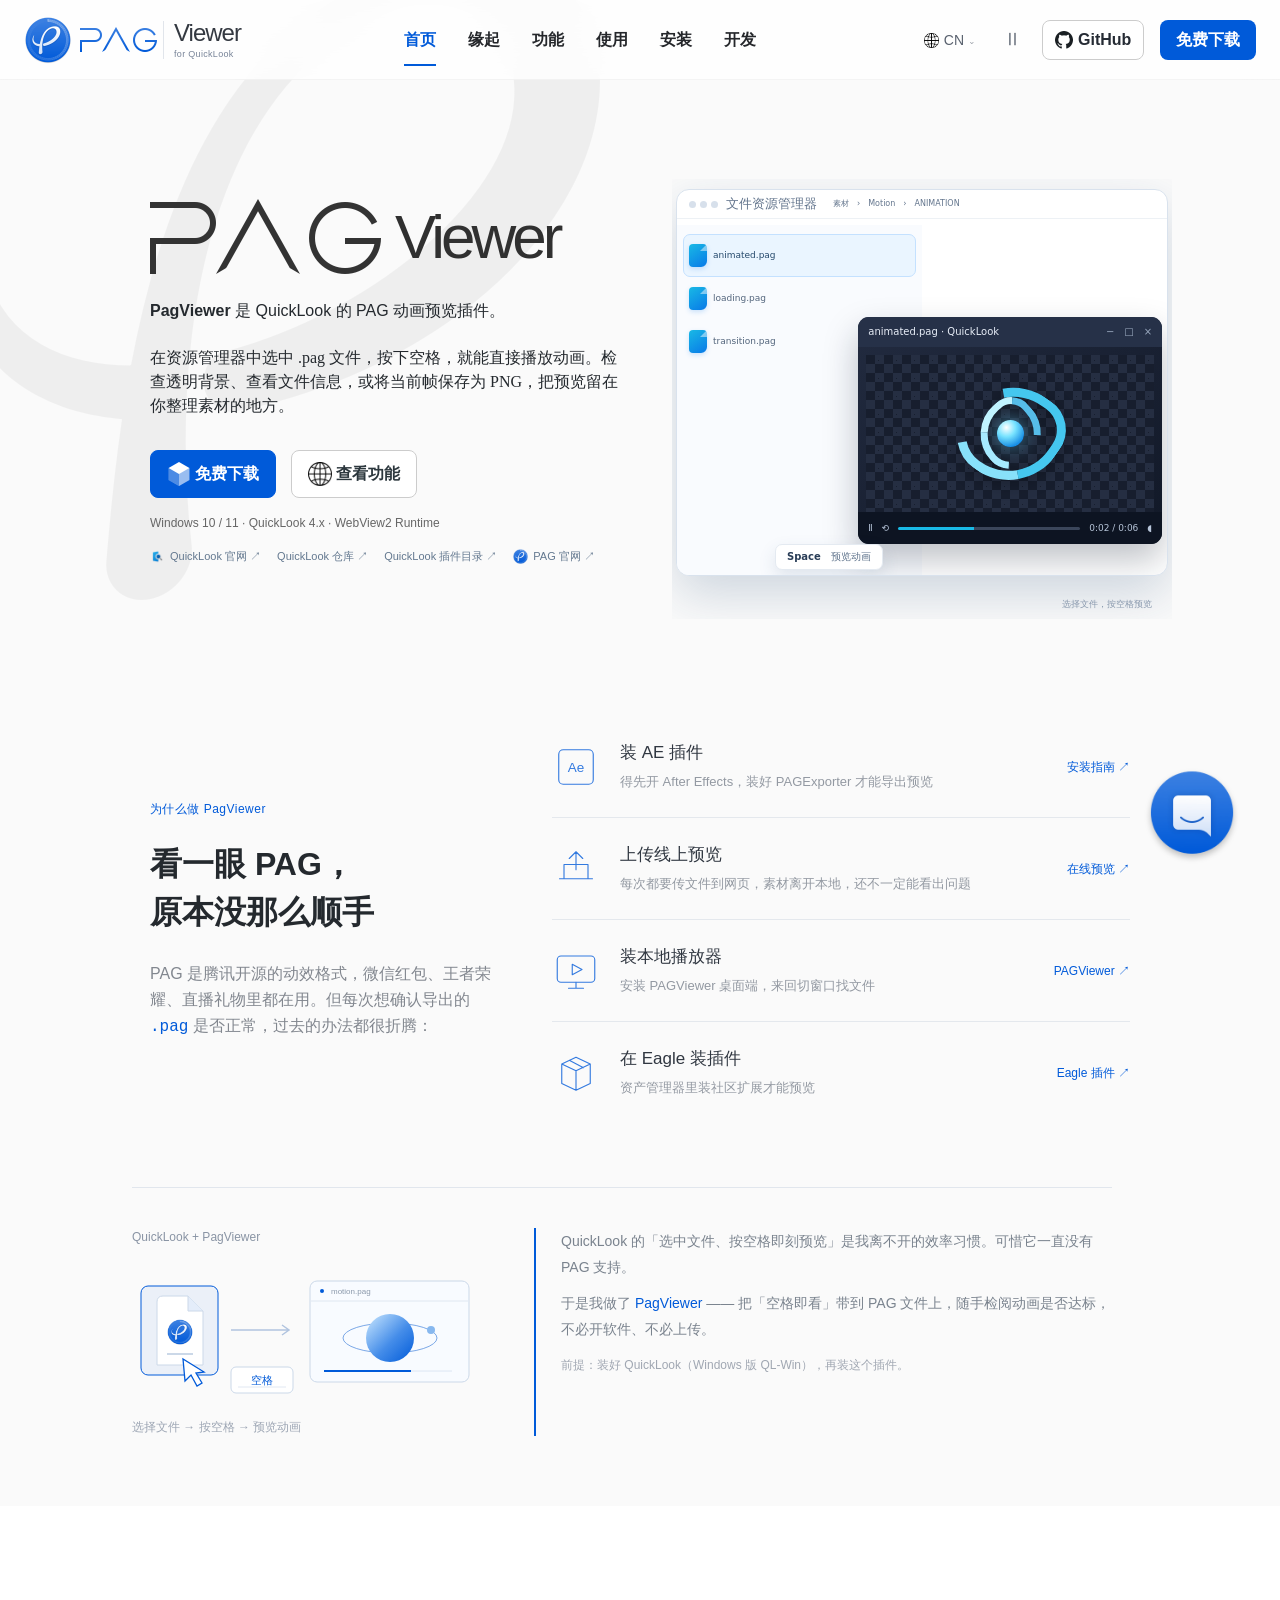
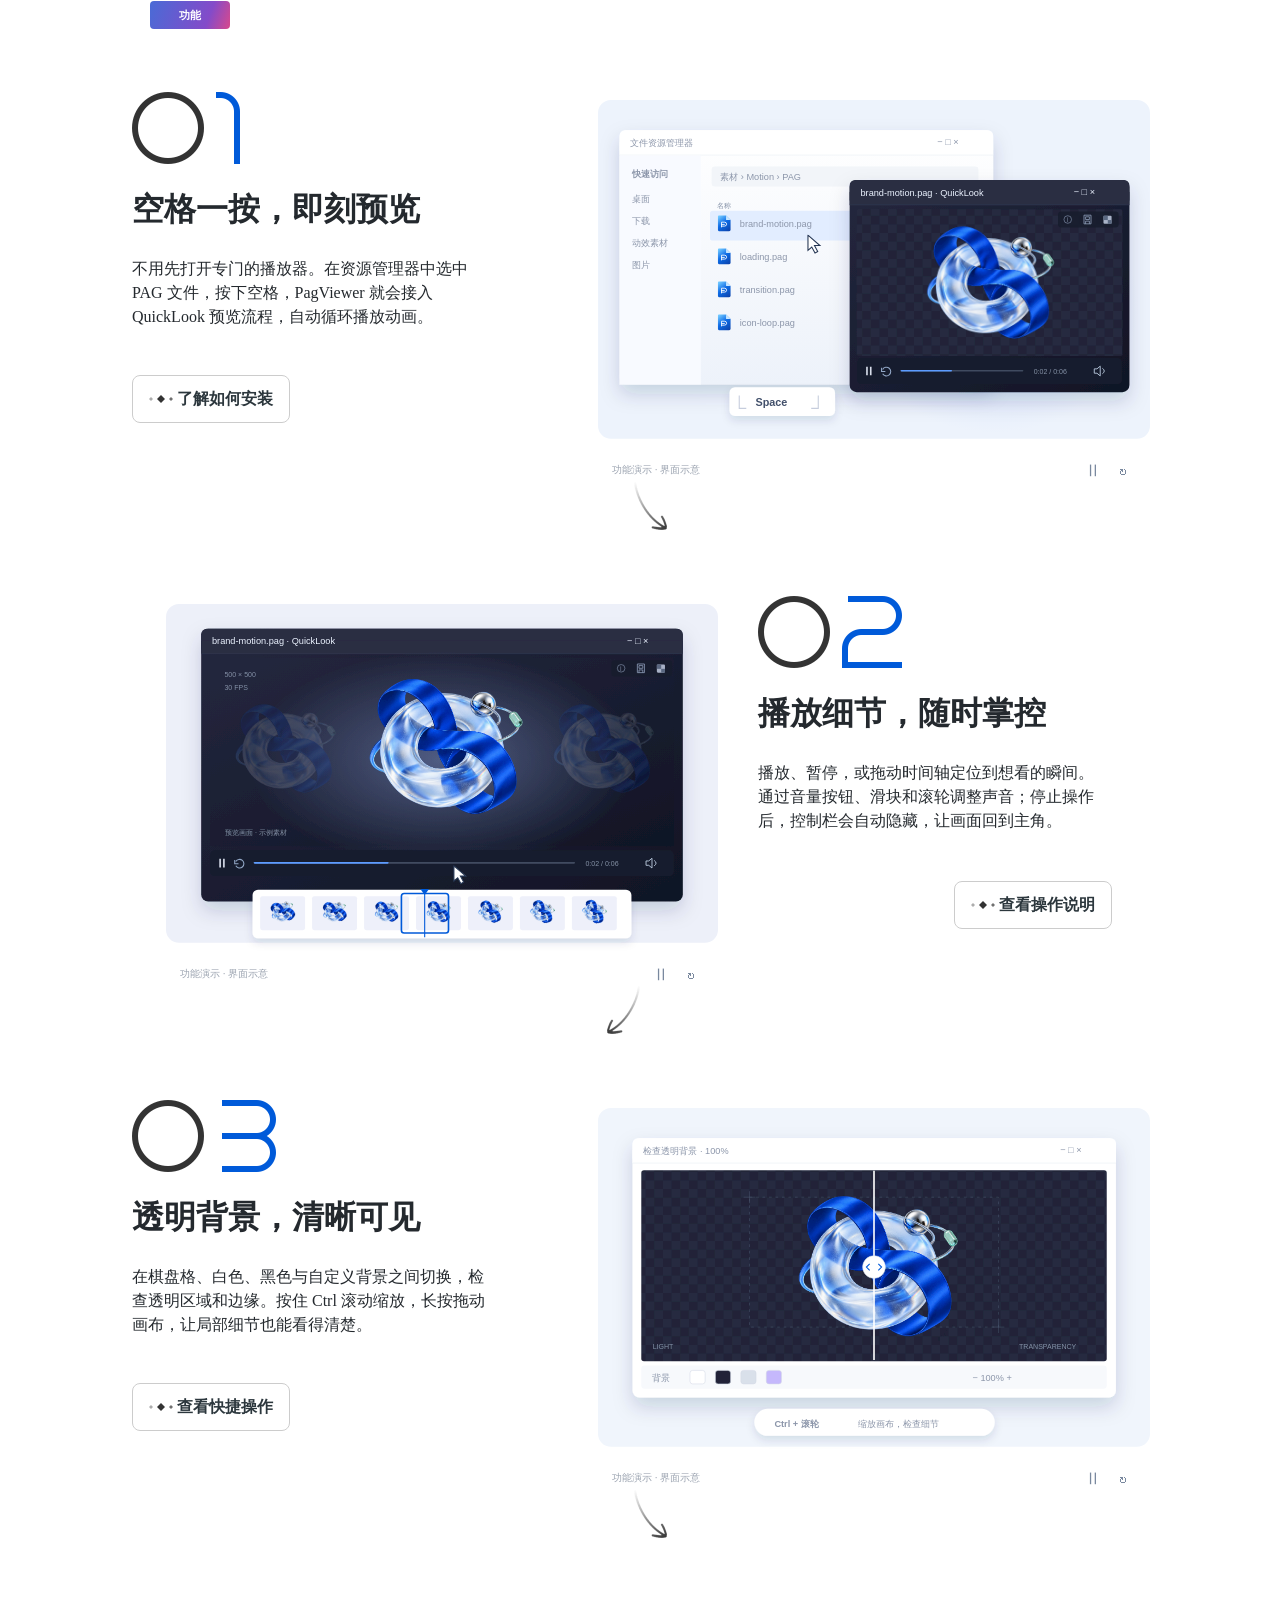
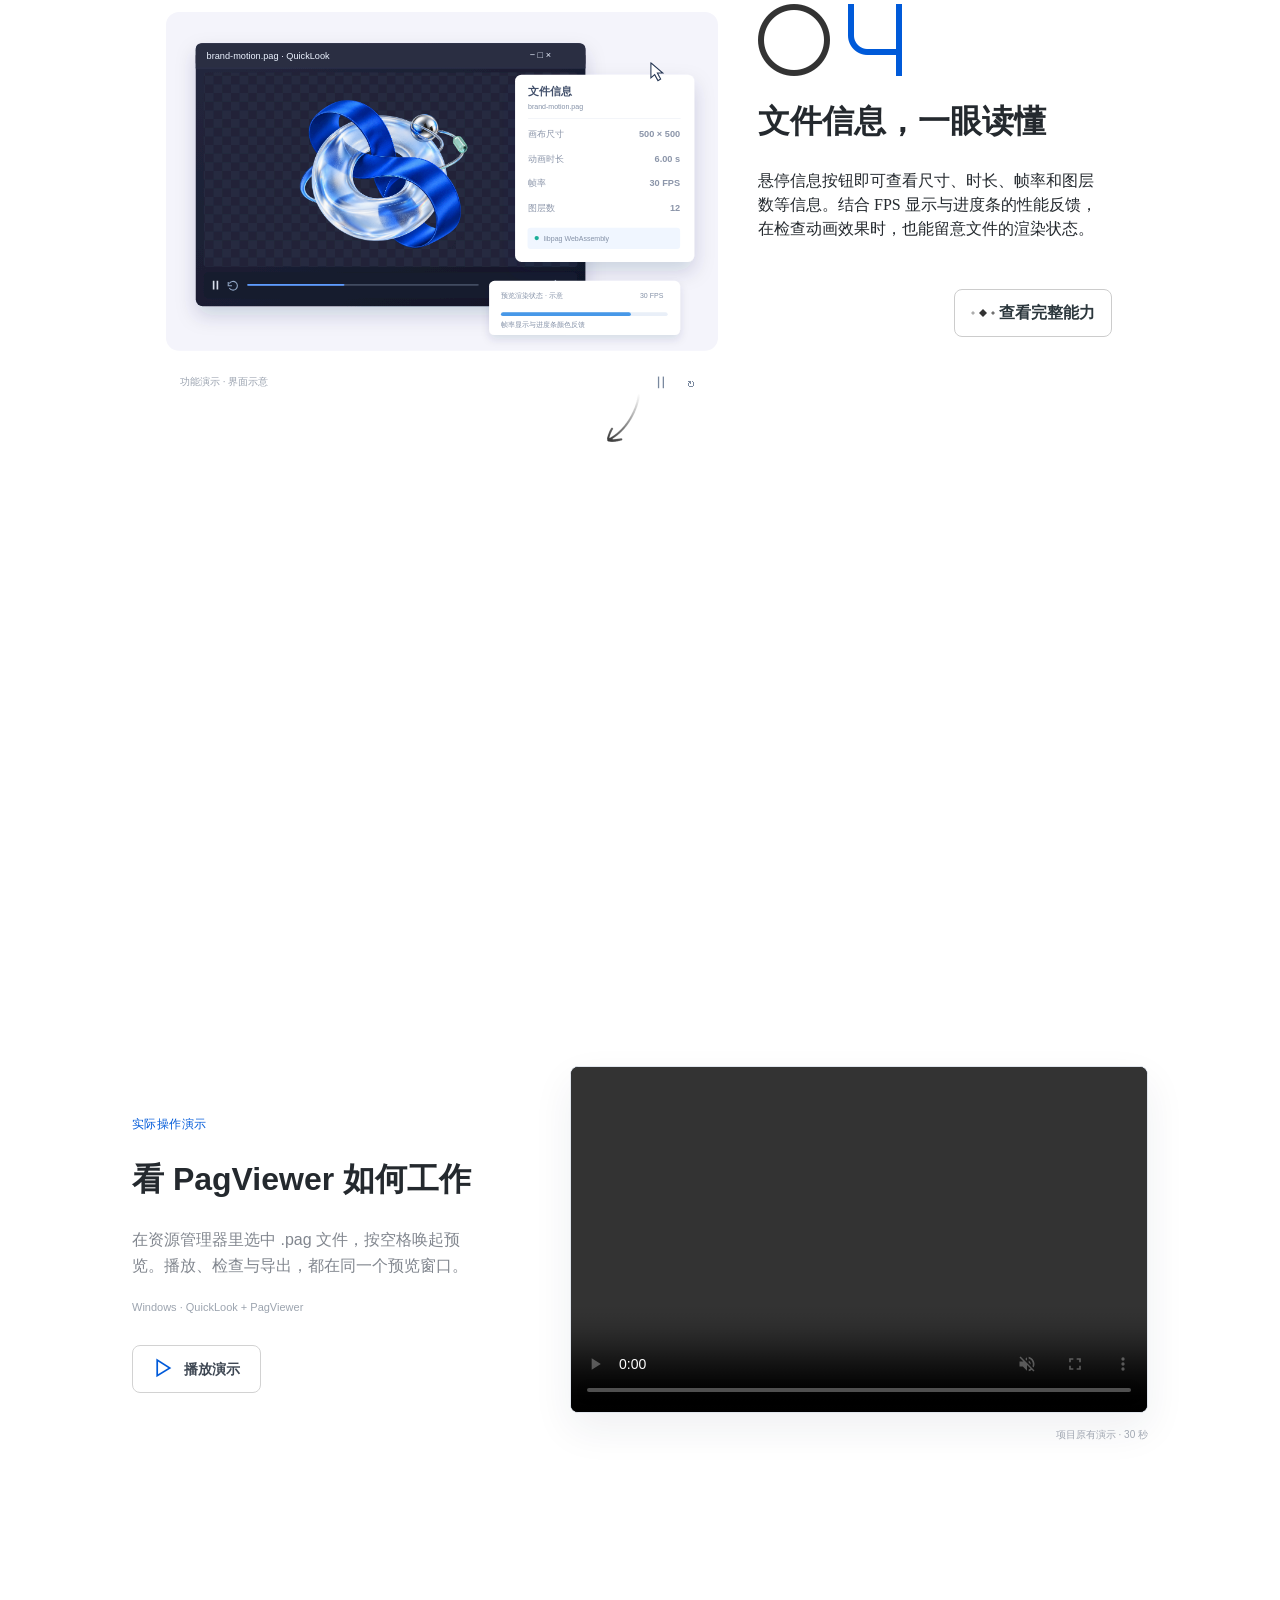
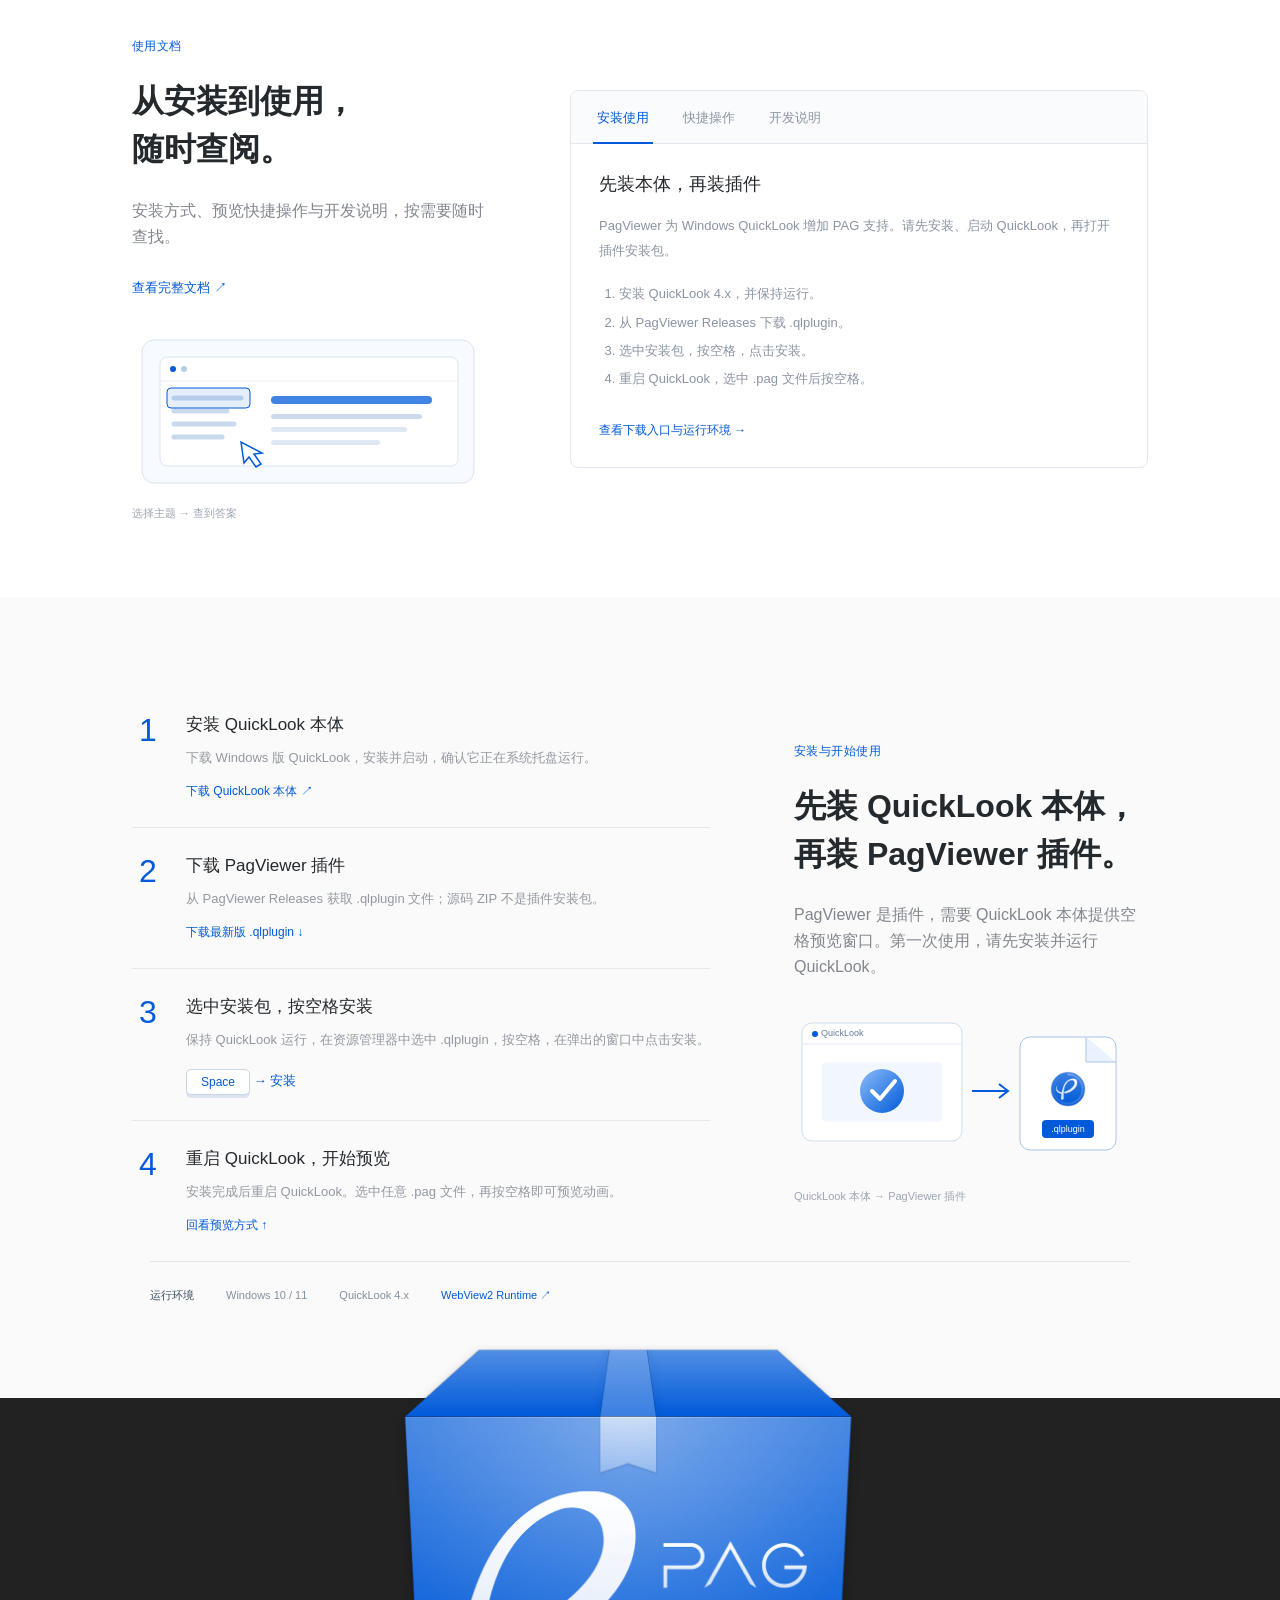
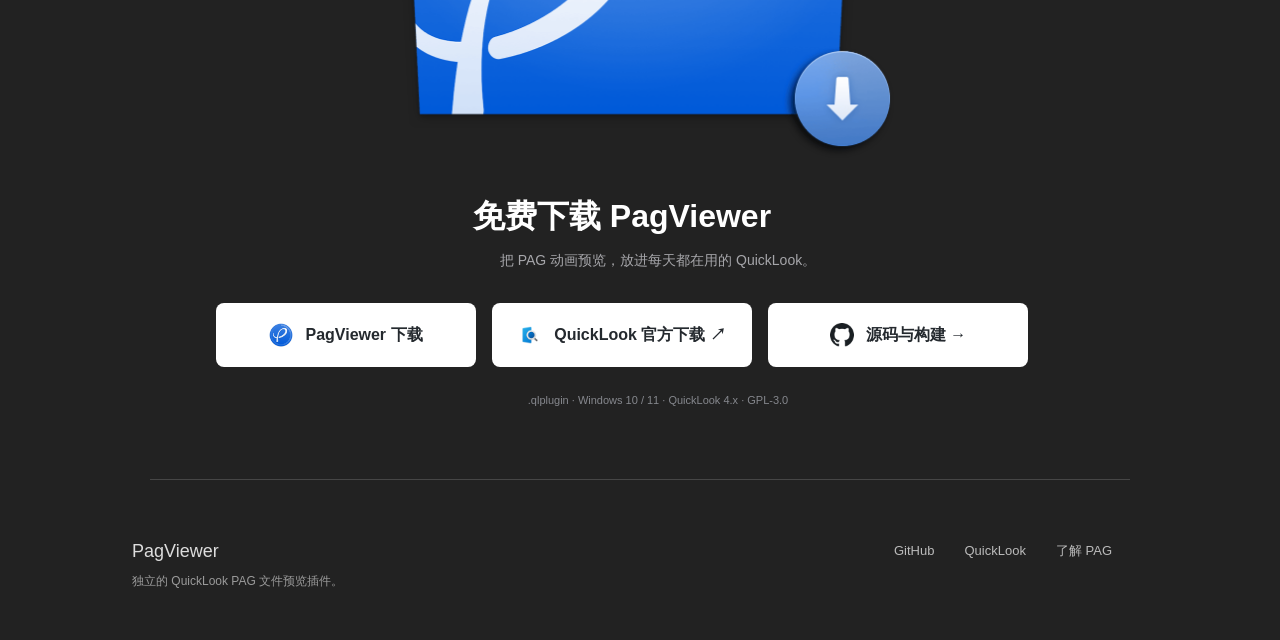
==== commit 2ee18130: "docs: 发布新版 PagViewer 官网" ====
--- a/index.html
+++ b/index.html
@@ -1,623 +1,119 @@
-<!doctype html>
-<html lang="zh-CN">
-<head>
-<meta charset="utf-8"><meta name="viewport" content="width=device-width, initial-scale=1"><meta name="color-scheme" content="light dark">
-<meta name="description" content="PagViewer 是 QuickLook 的 PAG 文件预览插件。在 Windows 资源管理器中选中文件后按空格，即可播放、检查和导出 PAG 动画。"><link rel="icon" type="image/png" href="logo.png">
-<title>PagViewer - 在资源管理器中预览 PAG 动画</title>
-<style>
-:root{--blue:#1985ef;--deep:#126dcc;--mint:#33d1ac;--ink:#142033;--muted:#607087;--line:#dbe6f3;--bg:#f4f8ff;--paper:#fff;--night:#10223d;--r:24px;--wrap:1180px;--shadow:0 22px 60px rgb(36 91 148/.12)}@media(prefers-color-scheme:dark){:root{--ink:#edf5ff;--muted:#aab9cb;--line:#263d5b;--bg:#0b1628;--paper:#101f35;--night:#081426;--shadow:0 22px 60px rgb(0 0 0/.28)}}*{box-sizing:border-box}html{scroll-behavior:smooth}body{margin:0;background:var(--bg);color:var(--ink);font:16px/1.65 "Segoe UI",ui-sans-serif,system-ui,-apple-system,"PingFang SC","Microsoft YaHei",sans-serif;-webkit-font-smoothing:antialiased}a{color:inherit;text-decoration:none}button,a{touch-action:manipulation}:focus-visible{outline:3px solid var(--blue);outline-offset:3px}.wrap{width:min(var(--wrap),calc(100% - 40px));margin:auto}.skip{position:absolute;left:-999px;top:0;background:var(--blue);color:#fff;padding:10px 16px;z-index:9}.skip:focus{left:0}
-.nav{height:76px;display:flex;align-items:center;justify-content:space-between;gap:24px}.brand{display:flex;align-items:center;gap:11px;font-weight:750;letter-spacing:-.03em;font-size:19px}.brand img{width:35px;height:35px;border-radius:10px}.brand small{font-size:11px;color:var(--muted);font-weight:600;letter-spacing:.04em;border-left:1px solid var(--line);padding-left:11px}.links{display:flex;align-items:center;gap:26px;color:var(--muted);font-size:14px}.links a:hover{color:var(--blue)}.nav-github{border:1px solid var(--line);border-radius:999px;padding:8px 15px;color:var(--ink);font-weight:650}
-.hero-shell{overflow:hidden;background:linear-gradient(124deg,#e8f6ff 0%,#f7fbff 52%,#e7f1ff 100%);border-top:1px solid #e2edf9;border-bottom:1px solid #dbe8f7}.hero{min-height:580px;display:grid;grid-template-columns:.9fr 1.1fr;align-items:center;gap:48px;padding:70px 0}.kicker{display:inline-flex;align-items:center;gap:8px;color:var(--deep);font-size:14px;font-weight:700}.kicker i{width:9px;height:9px;border-radius:999px;background:var(--mint);box-shadow:0 0 0 5px rgb(51 209 172/.15)}h1{font-size:clamp(36px,4.5vw,60px);line-height:1.06;letter-spacing:-.065em;margin:18px 0 22px;max-width:18ch}h1 strong{font-weight:800;color:var(--blue)}.hero p{max-width:47ch;margin:0;color:var(--muted);font-size:17px}.actions{display:flex;gap:12px;flex-wrap:wrap;margin-top:31px}.button{min-height:46px;padding:0 20px;display:inline-flex;align-items:center;justify-content:center;gap:8px;border-radius:999px;border:1px solid var(--line);font-weight:700;transition:transform .18s ease,box-shadow .18s ease}.button:hover{transform:translateY(-2px);box-shadow:0 8px 20px rgb(25 133 239/.18)}.primary{background:var(--blue);border-color:var(--blue);color:#fff}.ghost{background:rgb(255 255 255/.7)}.fine{font-size:13px;color:var(--muted);margin-top:16px}
-.stage{position:relative;min-height:400px;isolation:isolate}.orbit{position:absolute;width:500px;height:500px;border-radius:50%;left:50%;top:50%;transform:translate(-48%,-50%);background:radial-gradient(circle at 35% 25%,#fff 0 3%,transparent 3.5%),radial-gradient(circle at 75% 67%,rgb(51 209 172/.22) 0 5%,transparent 5.5%),linear-gradient(135deg,rgb(25 133 239/.13),rgb(51 209 172/.18))}.halo{position:absolute;inset:38px;border:1px solid rgb(25 133 239/.2);border-radius:42% 58% 49% 51%/48% 42% 58% 52%;animation:float 8s ease-in-out infinite}.halo.two{inset:76px;border-color:rgb(51 209 172/.38);animation-delay:-3s}.viewer{position:absolute;left:8%;right:8%;top:50%;aspect-ratio:4/3;border-radius:18px;background:#132740;box-shadow:var(--shadow);overflow:hidden;transform:translateY(-50%) rotate(-3deg);border:7px solid #fff}.viewer-top{height:35px;background:#eaf2fb;display:flex;align-items:center;gap:5px;padding:0 13px}.viewer-top b{height:8px;width:8px;border-radius:50%;background:#fc756f}.viewer-top b:nth-child(2){background:#f7bd53}.viewer-top b:nth-child(3){background:#39c58b}.viewer-top span{margin-left:auto;color:#61748c;font-size:11px}.viewer-canvas{height:calc(100% - 35px);display:grid;place-items:center;position:relative;background-color:#1b3859;background-image:linear-gradient(45deg,rgb(255 255 255/.055) 25%,transparent 25%),linear-gradient(-45deg,rgb(255 255 255/.055) 25%,transparent 25%);background-size:24px 24px}.blob{width:166px;height:166px;position:absolute;inset:0;margin:auto;border-radius:45% 55% 57% 43%/40% 49% 51% 60%;background:linear-gradient(135deg,#46d8e7,#2380f6 58%,#7469ee);box-shadow:inset 18px 14px 22px rgb(255 255 255/.25),0 18px 46px rgb(12 116 236/.45);animation:morph 6s ease-in-out infinite}.ring{position:absolute;inset:0;margin:auto;width:235px;height:235px;border:2px solid rgb(255 255 255/.54);border-radius:50%;transform:rotate(25deg) scaleY(.46);animation:spin 8s linear infinite}.spark{position:absolute;width:18px;height:18px;border-radius:6px;background:#64efc8;right:25%;top:26%;box-shadow:0 0 25px #64efc8;animation:bob 2.8s ease-in-out infinite}.viewer-controls{position:absolute;left:0;right:0;bottom:0;height:35px;background:rgb(5 14 28/.76);display:flex;align-items:center;gap:8px;padding:0 12px;color:#dcedff;font-size:11px}.play{width:15px;height:15px;position:relative}.play:after{content:"";position:absolute;left:3px;top:1px;border-left:9px solid #fff;border-top:6px solid transparent;border-bottom:6px solid transparent}.track{height:3px;flex:1;background:rgb(255 255 255/.25);border-radius:999px}.track:before{content:"";display:block;height:100%;width:63%;background:#55ddff;border-radius:inherit}.tag{position:absolute;right:8px;top:45px;padding:9px 12px;border-radius:12px;background:rgb(255 255 255/.91);color:#173554;font-size:12px;font-weight:700;box-shadow:0 12px 22px rgb(40 88 140/.13);animation:bob 3.4s ease-in-out infinite}.tag.bottom{top:auto;right:auto;left:0;bottom:44px;animation-delay:-1.6s}.tag b{color:var(--blue)}
-.intro{padding:38px 0;background:var(--paper)}.intro-grid{display:grid;grid-template-columns:repeat(3,1fr)}.intro-item{padding:8px 32px;border-right:1px solid var(--line)}.intro-item:first-child{padding-left:0}.intro-item:last-child{border:0}.intro-item b{display:block;font-size:19px;letter-spacing:-.03em}.intro-item span{display:block;margin-top:4px;color:var(--muted);font-size:14px}section.block{padding:110px 0}.eyeline{display:inline-block;color:var(--deep);font-size:13px;font-weight:800;letter-spacing:.06em;text-transform:uppercase}.heading{max-width:620px;margin:12px 0 0;font-size:clamp(31px,4vw,48px);line-height:1.17;letter-spacing:-.055em}.bodycopy{max-width:560px;color:var(--muted);font-size:17px}.split{display:grid;grid-template-columns:1fr 1fr;align-items:center;gap:80px}.plate{min-height:370px;border-radius:var(--r);position:relative;overflow:hidden;background:linear-gradient(140deg,#e4f6ff,#d9e9ff);border:1px solid #cbe1f7}.plate.dark{background:linear-gradient(140deg,#143457,#11213d)}.plate-grid{position:absolute;inset:0;background:linear-gradient(rgb(255 255 255/.45) 1px,transparent 1px),linear-gradient(90deg,rgb(255 255 255/.45) 1px,transparent 1px);background-size:44px 44px;mask-image:linear-gradient(to bottom,#000,transparent)}.frame{position:absolute;background:#fff;border-radius:15px;box-shadow:0 18px 40px rgb(17 89 159/.17)}.frame.main{inset:55px 54px 45px}.frame.main:before{content:"";display:block;height:28px;border-bottom:1px solid #e4edf7;background:#f5f9fd;border-radius:15px 15px 0 0}.mini-play{position:absolute;left:50%;top:53%;width:76px;height:76px;border-radius:50%;transform:translate(-50%,-50%);background:var(--blue);box-shadow:0 15px 28px rgb(25 133 239/.28)}.mini-play:after{content:"";position:absolute;left:30px;top:22px;border-left:27px solid #fff;border-top:16px solid transparent;border-bottom:16px solid transparent}.bar{height:5px;position:absolute;left:25px;right:25px;bottom:23px;border-radius:5px;background:#d9e9f7}.bar:before{content:"";display:block;height:100%;width:48%;background:var(--mint);border-radius:inherit}.float-card{position:absolute;right:20px;bottom:28px;width:148px;padding:14px;background:#fff;border-radius:14px;box-shadow:0 15px 35px rgb(17 89 159/.18);font-size:12px;color:#63748a}.float-card b{display:block;color:#152c48;font-size:14px;margin-bottom:5px}.controls-art{position:absolute;inset:0;display:grid;place-items:center}.control-row{width:76%;display:flex;align-items:center;justify-content:space-between;padding:17px 21px;border-radius:14px;background:rgb(255 255 255/.1);border:1px solid rgb(255 255 255/.17);color:#eaf6ff;backdrop-filter:blur(8px)}.control-row+.control-row{margin-top:13px}.control-icon{width:37px;height:37px;border-radius:10px;background:rgb(72 199 241/.2);display:grid;place-items:center;color:#79e7ff;font-weight:800}.slider{height:4px;width:45%;border-radius:4px;background:rgb(255 255 255/.24)}.slider:before{content:"";display:block;width:62%;height:100%;background:#70e9ca;border-radius:inherit}.copy-list{display:grid;gap:17px;margin-top:28px}.copy-list div{display:flex;gap:13px;align-items:flex-start}.copy-list i{display:grid;place-items:center;flex:0 0 25px;width:25px;height:25px;border-radius:9px;background:rgb(25 133 239/.12);color:var(--blue);font-style:normal;font-weight:800;font-size:13px}.copy-list b{display:block;font-size:16px}.copy-list span{display:block;color:var(--muted);font-size:14px;margin-top:2px}
-.feature-zone{background:var(--paper);border-top:1px solid var(--line);border-bottom:1px solid var(--line)}section.block.feature-zone{padding-bottom:230px}.feature-head{display:flex;justify-content:space-between;align-items:end;gap:28px}.feature-head .bodycopy{margin:0}.feature-grid{display:grid;grid-template-columns:1.1fr .9fr .9fr;gap:18px;margin-top:45px}.feature{min-height:250px;padding:28px;border:1px solid var(--line);border-radius:var(--r);background:var(--bg);display:flex;flex-direction:column;justify-content:space-between}.feature.large{background:linear-gradient(145deg,#1c8cf3,#216bdd);border:0;color:#fff}.feature h3{font-size:22px;line-height:1.22;letter-spacing:-.04em;margin:0}.feature p{margin:10px 0 0;color:var(--muted);font-size:14px}.feature.large p{color:rgb(255 255 255/.78)}.visual{position:relative;margin-top:20px}.checker:after{content:"";position:absolute;width:55px;height:55px;border-radius:18px 30px 22px 35px;background:linear-gradient(135deg,#5adfca,#498bea);left:calc(50% - 27px);top:15px}.export{height:88px;border-radius:14px;background:rgb(255 255 255/.13);border:1px solid rgb(255 255 255/.2);padding:13px;display:flex;align-items:center;gap:11px}.file-mark{width:36px;height:44px;border-radius:8px;background:#fff;color:#237add;display:grid;place-items:center;font-weight:900;font-size:11px}.export small{color:rgb(255 255 255/.74);display:block}.export b{font-size:14px}
-.install{padding:108px 0}.install-top{text-align:center}.install-top .heading{margin-inline:auto}.install-top .bodycopy{margin:16px auto 0}.steps{display:grid;grid-template-columns:repeat(4,1fr);gap:14px;margin-top:51px}.step{padding:24px;border-radius:19px;background:var(--paper);border:1px solid var(--line);min-height:186px}.step-n{display:block;color:var(--blue);font-weight:800;font-size:13px}.step h3{margin:19px 0 7px;font-size:18px;letter-spacing:-.035em}.step p{margin:0;color:var(--muted);font-size:14px}.install-cta{display:flex;justify-content:center;gap:12px;flex-wrap:wrap;margin-top:35px}.requirements{margin-top:44px;padding:21px 24px;display:flex;align-items:center;justify-content:space-between;gap:22px;border-top:1px solid var(--line);border-bottom:1px solid var(--line);color:var(--muted);font-size:14px}.requirements b{color:var(--ink)}footer{padding:40px 0 48px;background:var(--paper);border-top:1px solid var(--line)}.foot{display:flex;align-items:center;gap:10px 20px;flex-wrap:wrap;justify-content:space-between;color:var(--muted);font-size:13px}.foot a{color:var(--deep);font-weight:700}
-@keyframes float{50%{transform:translate(-48%,-50%) rotate(12deg) scale(1.04)}}@keyframes morph{50%{border-radius:59% 41% 39% 61%/54% 38% 62% 46%;transform:scale(1.08) rotate(14deg)}}@keyframes spin{to{transform:rotate(385deg) scaleY(.46)}}@keyframes bob{50%{transform:translateY(-10px)}}@media(max-width:850px){.links a:not(.nav-github){display:none}.hero{grid-template-columns:1fr;padding:55px 0 42px}.stage{min-height:330px;max-width:570px;width:100%;margin:auto}.split{grid-template-columns:1fr;gap:38px}.split.reverse .plate{order:2}.feature-grid{grid-template-columns:1fr 1fr}.feature.large{grid-column:span 2}.steps{grid-template-columns:1fr 1fr}.intro-item{padding:8px 18px}.intro-item:first-child{padding-left:0}}@media(max-width:560px){.wrap{width:min(100% - 32px,var(--wrap))}.nav{height:67px}.brand small{display:none}.nav-github{padding:7px 12px}.hero{min-height:0}.hero p{font-size:16px}.stage{min-height:230px}.orbit{width:280px;height:280px}.halo{inset:22px}.viewer{left:26%;right:26%;top:50%;aspect-ratio:4/3;transform:translateY(-50%) rotate(-3deg);border-width:5px}.ring{width:150px;height:150px}.blob{width:104px;height:104px}.spark{width:13px;height:13px}.tag{display:none}.intro-grid,.feature-grid,.steps{grid-template-columns:1fr}.intro-item{padding:0;border:0}.feature-head{display:block}.feature.large{grid-column:auto}.requirements,.foot{align-items:flex-start;flex-direction:column}.plate{min-height:310px}section.block,.install{padding:76px 0}section.block.feature-zone{padding-bottom:150px}}@media(max-width:400px){.stage{min-height:190px}.orbit{width:230px;height:230px}.halo{inset:14px}.viewer{left:28%;right:28%;border-width:4px;border-radius:12px}.ring{width:108px;height:108px}.blob{width:74px;height:74px}.spark{width:11px;height:11px}}@media(prefers-reduced-motion:reduce){html{scroll-behavior:auto}*,*:before,*:after{animation-duration:.001ms!important;animation-iteration-count:1!important;scroll-behavior:auto!important}}
-.reveal{opacity:0;transform:translateY(28px);transition:opacity .7s cubic-bezier(.16,1,.3,1),transform .7s cubic-bezier(.16,1,.3,1)}.reveal.in{opacity:1;transform:none}.button,.feature,.step,.intro-item{transition:transform .25s cubic-bezier(.16,1,.3,1),box-shadow .25s ease,border-color .25s ease}.feature:hover,.step:hover{transform:translateY(-7px);border-color:rgb(25 133 239/.45);box-shadow:0 18px 35px rgb(25 85 145/.12)}.intro-item:hover b{color:var(--blue)}.viewer{transition:transform .55s cubic-bezier(.16,1,.3,1),box-shadow .55s ease}.stage:hover .viewer{transform:translateY(-50%) rotate(0) translateY(-9px) scale(1.03);box-shadow:0 35px 74px rgb(24 86 150/.23)}.stage:hover .tag{animation-play-state:paused}.plate.dark{background:radial-gradient(circle at 50% 38%,#2e83d6 0 2%,#193c68 24%,#0d1f39 66%)}.plate.dark:before{content:"";position:absolute;z-index:0;width:148px;height:148px;left:calc(50% - 74px);top:48px;background:url('assets/quicklook-icon.png') center/contain no-repeat;filter:drop-shadow(0 18px 25px rgb(0 0 0/.32));transition:transform .45s cubic-bezier(.16,1,.3,1)}.plate.dark:hover:before{transform:translateY(-10px) rotate(-7deg) scale(1.06)}.controls-art{align-items:end;padding-bottom:36px}.controls-art>div{width:82%;display:grid;grid-template-columns:repeat(3,1fr);gap:10px}.control-row{width:auto;min-height:102px;display:flex;flex-direction:column;justify-content:center;align-items:flex-start;padding:13px;border-radius:16px;background:linear-gradient(135deg,rgb(255 255 255/.17),rgb(255 255 255/.06));transition:transform .25s ease,background .25s ease}.control-row+.control-row{margin-top:0}.control-row:hover{transform:translateY(-8px);background:linear-gradient(135deg,rgb(51 209 172/.3),rgb(84 168 255/.2))}.control-row .slider{width:100%}.control-icon{width:29px;height:29px}.control-row span:last-child{font-size:11px}.download-stage{position:relative;z-index:1;background:#172231;color:#fff;padding:0 0 82px}.download-stage:before{content:"";position:absolute;inset:0;background:radial-gradient(circle at 50% 14%,rgb(36 125 232/.38),transparent 23%),linear-gradient(90deg,rgb(255 255 255/.035) 1px,transparent 1px),linear-gradient(rgb(255 255 255/.025) 1px,transparent 1px);background-size:auto,44px 44px,44px 44px;mask-image:linear-gradient(to bottom,#000,transparent)}.download-wrap{position:relative;width:min(980px,calc(100% - 40px));margin:auto;text-align:center;border-bottom:1px solid rgb(255 255 255/.16);padding:1px 0 70px}.package-crop{width:min(420px,73vw);overflow:visible;margin:-190px auto -12px}.package{display:block;width:100%;height:auto;margin:0;filter:drop-shadow(0 20px 18px rgb(0 0 0/.38)) drop-shadow(0 0 1.2px rgb(173 216 255/.55));transform-origin:center;transition:transform .5s cubic-bezier(.16,1,.3,1),filter .5s ease}.download-stage:hover .package{transform:translateY(-12px) rotate(-1deg);filter:drop-shadow(0 34px 26px rgb(0 0 0/.45)) drop-shadow(0 0 1.2px rgb(200 230 255/.7))}.download-stage h2{font-size:clamp(34px,4vw,48px);letter-spacing:-.05em;margin:0 0 12px}.download-stage p{margin:0 auto 28px;max-width:47ch;color:rgb(255 255 255/.68)}.download-buttons{display:flex;justify-content:center;gap:14px;flex-wrap:wrap}.download-button{min-width:228px;min-height:62px;border-radius:11px;background:#fff;color:#1e2b3a;display:inline-flex;align-items:center;justify-content:center;gap:11px;font-weight:750;box-shadow:0 12px 22px rgb(0 0 0/.15);transition:transform .22s ease,box-shadow .22s ease}.download-button:hover{transform:translateY(-5px);box-shadow:0 20px 32px rgb(0 0 0/.3)}.download-button img{width:27px;height:27px;border-radius:7px}.download-button .win{font-size:25px;line-height:1;color:#2181e9}.download-note{margin-top:24px!important;font-size:13px}.install{display:none}body{color-scheme:light}@media(prefers-color-scheme:dark){:root{--ink:#142033;--muted:#607087;--line:#dbe6f3;--bg:#f4f8ff;--paper:#fff;--night:#10223d;--shadow:0 22px 60px rgb(36 91 148/.12)}}@media(max-width:560px){.controls-art>div{width:88%;gap:7px}.control-row{min-height:86px;padding:10px}.package-crop{margin:-110px auto -9px}.download-stage{padding-bottom:48px}.download-wrap{padding-bottom:46px}.download-button{min-width:min(100%,280px)}}
-/* PAG-style restraint: one bright canvas, squared content surfaces, and no decorative glass system. */
-:root{--r:8px}.feature,.step,.plate,.frame,.float-card{border-radius:8px}.feature-grid{gap:0;border:1px solid var(--line);border-radius:8px;overflow:hidden}.feature{border:0;border-right:1px solid var(--line);box-shadow:none}.feature:last-child{border-right:0}.feature:hover,.step:hover{box-shadow:none;transform:translateY(-3px)}.intro-item{padding-top:14px;padding-bottom:14px}.plate{box-shadow:none}.button,.download-button{border-radius:8px}.download-stage{background:#202020}.download-stage:before{opacity:.45}.download-wrap{width:min(980px,calc(100% - 40px))}.eyeline{letter-spacing:.02em}.heading{letter-spacing:-.04em}
-/* Follow-up: single light document surface, full download package, and an animated playback proof. */
-.plate.dark{background:linear-gradient(145deg,#e8f5ff,#f8fbff);border-color:#cfe2f5}.plate.dark:before{filter:drop-shadow(0 14px 22px rgb(31 119 211/.18))}.control-row{background:#fff;color:#183656;border-color:#c9def1;box-shadow:0 8px 18px rgb(37 109 177/.08)}.control-row:hover{background:#eef8ff}.control-icon{background:#e1f2ff;color:#1678d0}.slider{background:#d4e6f5}.slider:before{background:#27bca2}.package-crop{height:auto}.feature.large .export{position:relative;overflow:hidden;background:linear-gradient(105deg,rgb(255 255 255/.14),rgb(255 255 255/.3),rgb(255 255 255/.14));background-size:220% 100%;animation:playback-sheen 2.5s linear infinite}.feature.large .export:after{content:"";position:absolute;left:-16%;bottom:10px;width:12px;height:12px;border-radius:50%;background:#64efc8;box-shadow:0 0 0 7px rgb(100 239 200/.22);animation:playback-progress 3.2s linear infinite}.feature.large .file-mark{animation:playback-bounce 1.5s ease-in-out infinite}.quicklook-links{display:flex;gap:18px;margin-top:16px;flex-wrap:wrap}.quicklook-link{display:inline-flex;align-items:center;gap:7px;color:var(--deep);font-size:14px;font-weight:750}.quicklook-link img{width:20px;height:20px;border-radius:5px}@keyframes playback-sheen{to{background-position:-220% 0}}@keyframes playback-progress{to{transform:translateX(330px)}}@keyframes playback-bounce{50%{transform:translateY(-5px)}}@media(max-width:560px){.package-crop{height:auto}.feature.large .export:after{animation-name:playback-progress-mobile}}@keyframes playback-progress-mobile{to{transform:translateX(220px)}}
-.star-float{animation:star-float 3.6s ease-in-out infinite}
-@keyframes star-float{50%{transform:translateY(-5px)}}
-.bg-cycler{animation:bg-cycle 4.8s ease-in-out infinite}
-@keyframes bg-cycle{0%,26%{transform:translateX(0)}33%,59%{transform:translateX(92px)}66%,92%{transform:translateX(184px)}100%{transform:translateX(0)}}
-.bg-mode-checker{animation:bg-mode-checker 4.8s ease-in-out infinite}
-.bg-mode-white{animation:bg-mode-white 4.8s ease-in-out infinite}
-.bg-mode-black{animation:bg-mode-black 4.8s ease-in-out infinite}
-@keyframes bg-mode-checker{0%,26%{opacity:1}33%,100%{opacity:0}}
-@keyframes bg-mode-white{0%,26%{opacity:0}33%,59%{opacity:1}66%,100%{opacity:0}}
-@keyframes bg-mode-black{0%,59%{opacity:0}66%,92%{opacity:1}94%,100%{opacity:0}}
-.grid-pan{animation:grid-pan 6s ease-in-out infinite}
-@keyframes grid-pan{0%,100%{transform:translate(0,0)}50%{transform:translate(10px,-7px)}}
-.zoom-pulse{transform-box:fill-box;transform-origin:center;animation:zoom-pulse 3.4s ease-in-out infinite}
-@keyframes zoom-pulse{50%{transform:scale(1.18)}}
-.mag-scan{animation:mag-scan 6s ease-in-out infinite}
-@keyframes mag-scan{0%{transform:translate(40px,50px)}25%{transform:translate(112px,70px)}50%{transform:translate(204px,52px)}75%{transform:translate(132px,74px)}100%{transform:translate(40px,50px)}}
-.install-steps{margin-top:54px;text-align:center}.install-steps h3{font-size:19px;font-weight:800;margin:0 0 22px;color:#fff}.steps-3{list-style:none;display:grid;grid-template-columns:repeat(3,1fr);gap:16px;max-width:780px;margin:0 auto;padding:0;text-align:left}.steps-3 li{display:flex;gap:13px;align-items:flex-start;background:rgba(255,255,255,.06);border:1px solid rgba(255,255,255,.12);border-radius:15px;padding:18px 18px 16px}.steps-3 .num{flex:0 0 auto;width:26px;height:26px;border-radius:50%;background:var(--blue);color:#fff;font-weight:800;font-size:13px;display:grid;place-items:center}.steps-3 b{display:block;font-size:14.5px;color:#fff;margin-bottom:5px}.steps-3 p{margin:0;font-size:13px;line-height:1.55;color:rgba(255,255,255,.72)}.steps-3 code{background:rgba(255,255,255,.12);padding:1px 6px;border-radius:5px;font-size:12px;color:#cfe4ff}.steps-3 a{color:#7cc1ff}.steps-3 kbd{background:rgba(255,255,255,.16);border:1px solid rgba(255,255,255,.22);border-bottom-width:2px;border-radius:5px;padding:0 6px;font-size:12px;color:#fff;font-family:inherit}@media(max-width:560px){.steps-3{grid-template-columns:1fr;max-width:420px}}.demo{padding:92px 0;text-align:center;background:linear-gradient(180deg,var(--paper),#eef4fb);border-bottom:1px solid var(--line)}.demo h2{font-size:30px;font-weight:850;letter-spacing:-.01em;margin:0}.demo .bodycopy{margin:14px auto 0;max-width:620px;font-size:15.5px;line-height:1.6;color:var(--muted)}.demo .bodycopy code{background:rgba(25,133,239,.1);color:var(--deep);padding:1px 7px;border-radius:6px;font-size:14px}.demo-frame{position:relative;max-width:880px;margin:38px auto 0;border-radius:20px;overflow:hidden;box-shadow:0 30px 70px rgb(18 52 92/.18);background:#0c1622;aspect-ratio:5/3}.demo-frame video{width:100%;height:100%;display:block;object-fit:cover}@media(max-width:560px){.demo{padding:64px 0}.demo h2{font-size:24px}.demo-frame{border-radius:14px;margin-top:28px}}.dev{padding:88px 0;background:var(--paper);border-bottom:1px solid var(--line);text-align:center}.dev h2{font-size:28px;font-weight:850;letter-spacing:-.01em;margin:0}.dev .bodycopy{margin:14px auto 0;max-width:640px;font-size:15px;line-height:1.6;color:var(--muted)}.dev-grid{display:grid;grid-template-columns:repeat(3,1fr);gap:16px;max-width:980px;margin:40px auto 0;text-align:left}.dev-card{background:#fff;border:1px solid var(--line);border-radius:8px;padding:22px 20px;box-shadow:0 10px 30px rgb(18 52 92/.06);transition:transform .25s cubic-bezier(.16,1,.3,1),box-shadow .25s ease,border-color .25s ease;overflow:hidden}.dev-card:hover{transform:translateY(-3px);border-color:rgb(25 133 239/.45);box-shadow:0 18px 35px rgb(25 85 145/.12)}.dev-card h3{font-size:15px;font-weight:800;margin:0 0 12px;color:var(--deep)}.dev-card ul{margin:0;padding-left:18px;color:var(--muted);font-size:13.5px;line-height:1.75}.dev-card pre{margin:0;background:#0c1622;border-radius:8px;padding:14px 15px;overflow-x:auto;-webkit-overflow-scrolling:touch}.dev-card pre code{color:#d6e6ff;font-family:ui-monospace,SFMono-Regular,Menlo,Consolas,monospace;font-size:12.5px;line-height:1.6;white-space:pre-wrap;word-break:break-all}.dev-card .hint{margin:12px 0 0;font-size:12.5px;color:var(--muted);line-height:1.55}.dev-card code,.dev-card .hint code{background:rgba(25,133,239,.1);color:var(--deep);padding:1px 6px;border-radius:5px;font-size:12.5px;word-break:break-all}.dev-tree{max-width:680px;margin:24px auto 0;text-align:left}.dev-tree h3{font-size:15px;font-weight:800;margin:0 0 12px;color:var(--deep);text-align:center}.dev-tree pre{margin:0;background:#0c1622;border-radius:8px;padding:18px 20px;overflow-x:auto;-webkit-overflow-scrolling:touch}.dev-tree pre code{color:#d6e6ff;font-family:ui-monospace,SFMono-Regular,Menlo,Consolas,monospace;font-size:12.5px;line-height:1.75;white-space:pre}.dev-link{margin-top:28px}.dev-link a{color:var(--blue);font-weight:700;font-size:14.5px;transition:opacity .2s}.dev-link a:hover{opacity:.75}@media(max-width:850px){.dev-grid{grid-template-columns:1fr 1fr;max-width:600px}}@media(max-width:560px){.dev{padding:64px 0}.dev h2{font-size:24px}.dev .bodycopy{font-size:14px}.dev-grid{grid-template-columns:1fr;max-width:480px}.dev-card{padding:18px 16px}.dev-card pre{padding:12px 13px}.dev-card pre code{font-size:11.5px}.dev-tree pre{padding:14px 16px}.dev-tree pre code{font-size:11px}}@media(max-width:400px){.dev{padding:52px 0}.dev h2{font-size:21px}.dev-card{padding:16px 14px}.dev-card h3{font-size:14px}.dev-card ul{font-size:12.5px}.dev-card pre code{font-size:10.5px}}.pain{padding:80px 0;background:linear-gradient(180deg,#eef4fb,var(--paper));border-bottom:1px solid var(--line);text-align:center}.pain .kicker{margin-bottom:10px}.pain h2{font-size:28px;font-weight:850;letter-spacing:-.01em;margin:0}.pain .lead{margin:10px auto 0;max-width:640px;font-size:15px;line-height:1.65;color:var(--muted)}.pain .lead code{background:rgba(25,133,239,.1);color:var(--deep);padding:1px 7px;border-radius:6px;font-size:13.5px}.pain-list{max-width:640px;margin:32px auto 0;text-align:left}.pain-row{display:flex;align-items:center;justify-content:space-between;gap:16px;padding:14px 0;border-bottom:1px solid var(--line);transition:transform .22s ease,padding-left .22s ease}.pain-row:hover{padding-left:6px}.pain-row:hover .pain-left b{color:var(--blue)}.pain-row:last-child{border-bottom:0}.pain-left b{display:block;font-size:14px;color:var(--ink);font-weight:800;line-height:1.3;transition:color .22s ease}.pain-left span{display:block;font-size:13px;color:var(--muted);line-height:1.5;margin-top:3px}.pain-row a{flex:0 0 auto;font-size:13px;font-weight:700;color:var(--blue);white-space:nowrap}.pain-turn{max-width:640px;margin:36px auto 0;display:flex;align-items:flex-start;gap:18px;background:var(--blue);color:#fff;border-radius:8px;padding:24px 24px;text-align:left;transition:transform .25s cubic-bezier(.16,1,.3,1),box-shadow .25s ease}.pain-turn:hover{transform:translateY(-3px);box-shadow:0 18px 40px rgb(18 86 150/.25)}.pain-turn-icon{flex:0 0 auto;width:44px;height:44px;border-radius:8px;background:rgba(255,255,255,.15);display:grid;place-items:center;font-size:22px;font-weight:700;line-height:1}.pain-turn-text p{margin:0;font-size:14px;line-height:1.7}.pain-so{margin-top:10px!important}.pain-so strong{color:#fff;font-weight:800}.pain-pre{margin-top:10px!important;font-size:12.5px;opacity:.85}@media(max-width:900px){.pain h2{font-size:26px}}@media(max-width:480px){.pain{padding:56px 0}.pain h2{font-size:22px}.pain-left b{font-size:13px}.pain-left span{font-size:12px}.pain-turn{flex-direction:column;gap:12px}.pain-turn-icon{width:36px;height:36px;font-size:18px}.pain-turn-text p{font-size:13px}}@media(max-width:360px){.pain-left b{font-size:12.5px}.pain-left span{font-size:11.5px}}</style><style>
-/* hero morph demo (from 2222.html, namespaced .pm-demo) */
-.pm-demo[data-mode=pag]{--accent:#3b82f6;--soft:#dbeafe;--deep:#1d4ed8;--bg:#f4f8ff;--tint:rgba(59,130,246,.17)}
-.pm-demo[data-mode=svga]{--accent:#9b5de5;--soft:#f3e8ff;--deep:#7e22ce;--bg:#fbf7ff;--tint:rgba(155,93,229,.18)}
-.pm-demo{position:relative;width:min(520px,100%);height:407px;isolation:isolate;overflow:visible}
-.pm-demo .aura{position:absolute;width:350px;height:310px;max-width:90vw;left:50%;top:138px;transform:translate(-50%,-50%);background:radial-gradient(ellipse,var(--tint),transparent 70%);pointer-events:none;filter:blur(12px);z-index:0;transition:opacity .3s}
-.pm-demo.holding .aura{opacity:1.6}
-.pm-demo .artifact{position:absolute;left:50%;top:145px;width:104px;height:130px;transform:translate(-50%,-50%);border-radius:11px;z-index:4;cursor:pointer;outline:none;will-change:width,height,border-radius,background-color,box-shadow;overflow:visible;background:#fff;border:1px solid #b7c7d9;box-shadow:0 14px 28px #17335122;transition:box-shadow .26s,background-color .26s}
-.pm-demo .artifact:not(.opened):not(.morphing):hover,.pm-demo .artifact:not(.opened):not(.morphing):focus-visible{box-shadow:0 23px 42px #17335135,0 0 0 9px var(--tint)}
-.pm-demo .artifact:not(.opened):not(.morphing):hover .page-content,.pm-demo .artifact:not(.opened):not(.morphing):focus-visible .page-content{transform:translateY(-5px)}
-.pm-demo .artifact:not(.opened):not(.morphing):hover .page-fold{transform:translate(-2px,2px) rotate(-5deg)}
-.pm-demo.holding .artifact{box-shadow:0 22px 35px #17335134,0 0 0 11px var(--tint)}
-.pm-demo .page-content{position:absolute;inset:0;overflow:hidden;border-radius:inherit;pointer-events:none;transition:transform .28s cubic-bezier(.2,.8,.2,1);z-index:2}
-.pm-demo .page-fold{position:absolute;right:0;top:0;width:29px;height:29px;background:#dbe6f3;clip-path:polygon(0 0,100% 100%,0 100%);transition:transform .28s ease}
-.pm-demo .page-fold:after{content:'';position:absolute;inset:0;border-left:1px solid #b7c7d9;border-bottom:1px solid #b7c7d9}
-.pm-demo .file-mark{position:absolute;left:13px;top:23px;width:30px;height:30px;border-radius:7px;background:var(--soft);color:var(--accent);display:grid;place-items:center;font-size:18px;font-weight:800}
-.pm-demo .lines{position:absolute;top:65px;left:13px;right:13px;display:grid;gap:7px}
-.pm-demo .lines i{display:block;height:4px;border-radius:4px;background:#d9e3ee}
-.pm-demo .lines i:nth-child(2){width:78%}
-.pm-demo .lines i:nth-child(3){width:60%}
-.pm-demo .type{position:absolute;left:50%;bottom:11px;transform:translateX(-50%);color:white;font-size:11px;font-weight:800;letter-spacing:.07em;background:var(--accent);padding:4px 10px;border-radius:5px}
-.pm-demo .viewer-content{position:absolute;inset:0;overflow:hidden;border-radius:inherit;opacity:0;pointer-events:none;z-index:1}
-.pm-demo .viewer-head{height:38px;background:#1b293e;display:flex;align-items:center;gap:6px;padding:0 14px}
-.pm-demo .dot{width:9px;height:9px;border-radius:50%;background:#ff655f}
-.pm-demo .dot:nth-child(2){background:#ffc34e}
-.pm-demo .dot:nth-child(3){background:#36c978}
-.pm-demo .filename{font-size:11px;margin-left:10px;color:#a4b6cc;white-space:nowrap}
-.pm-demo .scene{position:relative;height:calc(100% - 38px);display:grid;place-items:center;overflow:hidden;background:radial-gradient(ellipse at 50% 40%,#192b49,#0b1425 75%)}
-.pm-demo .orb{width:87px;height:87px;border-radius:50%;background:radial-gradient(circle at 30% 25%,#e5f3ff 0%,#91c3ff 27%,var(--accent) 61%,var(--deep) 100%);box-shadow:0 0 37px var(--tint);animation:pm-float 3s ease-in-out infinite;animation-play-state:running}
-.pm-demo .orbit{position:absolute;border:1px solid var(--accent);border-radius:50%;width:156px;height:52px;opacity:.65;animation:pm-spin 8s linear infinite;animation-play-state:running}
-.pm-demo .orbit.two{width:188px;height:64px;opacity:.34;animation-duration:13s;animation-direction:reverse}
-.pm-demo .controls{position:absolute;bottom:0;left:0;right:0;height:39px;background:linear-gradient(transparent,#030a16b6);display:flex;align-items:center;gap:12px;padding:0 14px;color:#b7c6d8;font-size:11px}
-.pm-demo .play-triangle{border-top:6px solid transparent;border-bottom:6px solid transparent;border-left:10px solid #f5f8ff}
-.pm-demo .progress{height:4px;flex:1;border-radius:6px;background:#ffffff30;overflow:hidden}
-.pm-demo .progress-inner{width:0;height:100%;background:var(--accent);animation:pm-progress 4s linear infinite;animation-play-state:running}
-.pm-demo .artifact.opened{cursor:default}
-.pm-demo .orb,.pm-demo .orbit,.pm-demo .progress-inner{animation-play-state:running}
-.pm-demo .viewer-content .orb,.pm-demo .viewer-content .orbit,.pm-demo .viewer-content .progress-inner{animation-play-state:running!important}
-.pm-demo .key-row{position:absolute;left:50%;top:319px;transform:translateX(-50%);z-index:2;display:flex;flex-direction:column;align-items:center;gap:10px}
-.pm-demo .key{position:relative;width:165px;height:47px;background:linear-gradient(#fff,#f2f5fa);border:1px solid #c7d2df;border-radius:11px;color:#506078;font-weight:700;letter-spacing:.1em;box-shadow:0 4px 0 #c6d0db,0 9px 16px #2439541c;cursor:pointer;touch-action:none;user-select:none;transition:transform .14s,box-shadow .14s}
-.pm-demo .key:before{content:'';position:absolute;inset:4px 5px 6px;border:1px solid #e7edf5;border-radius:8px;pointer-events:none}
-.pm-demo .key span{position:relative}
-.pm-demo .key:not(.down):hover{transform:translateY(-2px);box-shadow:0 6px 0 #c6d0db,0 13px 19px #24395424}
-.pm-demo .key.down{transform:translateY(4px);box-shadow:0 0px 0 #c6d0db,0 3px 9px #2439541b}
-.pm-demo .key-hint{font-size:11px;color:#8b9aaf;white-space:nowrap}
-.pm-demo .status{min-height:22px;text-align:center;color:#7889a1;font-size:12px}
-@keyframes pm-float{50%{transform:translateY(-5px) scale(1.03)}}
-@keyframes pm-spin{to{transform:rotate(360deg)}}
-@keyframes pm-progress{to{width:100%}}
-@media(max-width:370px){.pm-demo{height:395px}
-.pm-demo .artifact.opened{max-width:calc(100vw - 32px)}}
-@media(prefers-reduced-motion:reduce){.pm-demo .orb,.pm-demo .orbit,.pm-demo .progress-inner{animation:none!important}
-.pm-demo .page-content,.pm-demo .page-fold,.pm-demo .key{transition:none!important}}
-.pm-demo .artifact{overflow:hidden;transition:box-shadow .25s ease,transform .3s cubic-bezier(.2,.8,.2,1)!important}
-.pm-demo .artifact:not(.opened):not(.morphing):not(.closing):hover{transform:translate(-50%,-50%) translateY(-7px) rotate(-1.3deg)}
-.pm-demo .artifact.opened,.pm-demo .artifact.morphing,.pm-demo .artifact.closing{transform:translate(-50%,-50%)!important}
-.pm-demo .artifact.opened{cursor:pointer}
-.pm-demo .artifact.opened:hover{box-shadow:0 28px 48px #11263e48,0 0 0 5px var(--tint)!important}
-.pm-demo .page-content,.pm-demo .viewer-content{transition:none!important}
-.pm-demo .artifact.morphing .page-content,.pm-demo .artifact.opened .page-content{pointer-events:none}
-.pm-demo .artifact.morphing,.pm-demo .artifact.closing{pointer-events:none}
-.pm-demo .key{transform-origin:50% 65%;touch-action:none;transition:transform .19s cubic-bezier(.2,.8,.2,1),box-shadow .18s ease!important}
-.pm-demo .key.down{transform:translateY(4px) scaleX(1.045) scaleY(.92) !important;box-shadow:0 1px 0 #c6d0db,0 3px 9px #2439541b!important}
-.pm-demo .key.releasing{animation:pm-keyReturn .43s cubic-bezier(.18,.83,.2,1) both}
-@keyframes pm-keyReturn{0%{transform:translateY(4px) scale(1.045,.92)}45%{transform:translateY(-2px) scale(.99,1.025)}100%{transform:none}}
-.pm-demo.holding .aura{transform:translate(-50%,-50%) scale(1.1);opacity:1}
-.pm-demo .aura{transition:transform .35s,opacity .35s}
-@media(prefers-reduced-motion:reduce){.pm-demo .key.releasing{animation:none!important}}
-.pm-demo .artifact{filter:drop-shadow(0 0 0 transparent);transition:filter .32s ease,box-shadow .28s ease,transform .3s cubic-bezier(.2,.8,.2,1)!important}
-.pm-demo .artifact:not(.opened):not(.morphing):not(.closing):hover,.pm-demo .artifact:not(.opened):not(.morphing):not(.closing):focus-visible{
-  box-shadow:0 18px 32px rgba(23,51,81,.17)!important;
-  filter:drop-shadow(0 0 12px var(--tint)) drop-shadow(0 0 19px var(--tint));
-}
-.pm-demo.holding .artifact{
-  box-shadow:0 19px 34px rgba(23,51,81,.17)!important;
-  filter:drop-shadow(0 0 14px var(--tint)) drop-shadow(0 0 23px var(--tint));
-}
-.pm-demo .artifact.opened:hover{
-  box-shadow:0 28px 48px rgba(17,38,62,.24)!important;
-  filter:drop-shadow(0 0 10px var(--tint));
-}
-@media(prefers-reduced-motion:reduce){.pm-demo .artifact{transition:none!important}}
-.pm-demo .artifact{cursor:default!important}
-.pm-demo .artifact.opened:hover{box-shadow:0 20px 40px rgba(17,38,62,.22)!important;filter:none!important}
-.pm-demo .viewer-content{pointer-events:none}
-.pm-demo .artifact.opened .viewer-content{pointer-events:auto}
-.pm-demo .controls{z-index:10;height:44px;gap:10px;padding:0 12px}
-.pm-demo .play-control{flex:none;width:30px;height:30px;border:0;border-radius:7px;background:transparent;color:#e7effe;display:grid;place-items:center;cursor:pointer;transition:background .17s ease}
-.pm-demo .play-control:hover,.pm-demo .play-control:focus-visible{background:rgba(255,255,255,.15)}
-.pm-demo .play-control svg{height:17px;width:17px;fill:currentColor}
-.pm-demo .timeline{--played:0%;flex:1;min-width:0;accent-color:var(--accent);height:20px;cursor:pointer;appearance:none;-webkit-appearance:none;background:transparent;touch-action:none}
-.pm-demo .timeline::-webkit-slider-runnable-track{height:4px;background:linear-gradient(to right,var(--accent) 0%,var(--accent) var(--played),rgba(255,255,255,.24) var(--played),rgba(255,255,255,.24) 100%);border-radius:99px}
-.pm-demo .timeline::-moz-range-track{height:4px;background:rgba(255,255,255,.24);border-radius:99px}
-.pm-demo .timeline::-moz-range-progress{height:4px;background:var(--accent);border-radius:99px}
-.pm-demo .timeline::-webkit-slider-thumb{-webkit-appearance:none;width:12px;height:12px;margin-top:-4px;border:2px solid white;background:var(--accent);border-radius:100%;box-shadow:0 1px 5px #0008}
-.pm-demo .timeline::-moz-range-thumb{width:10px;height:10px;border:2px solid white;background:var(--accent);border-radius:100%}
-.pm-demo .clock{font-size:10px;color:#cad4e2;white-space:nowrap;font-variant-numeric:tabular-nums}
-.pm-demo .orbit{left:auto;top:auto;background:none;transform:none}
-.pm-demo .status{position:absolute;width:1px;height:1px;overflow:hidden;clip-path:inset(50%);white-space:nowrap;margin:0}
-.pm-demo{position:relative;width:min(520px,100%);height:407px;margin:0 auto;isolation:isolate}
+<!doctype html>
+<html lang="zh-CN">
+<head>
+<meta charset="utf-8"><meta name="viewport" content="width=device-width,initial-scale=1">
+<meta name="description" content="PagViewer 为 Windows QuickLook 增加 PAG 动画预览。选中文件按空格，播放、检查透明背景、查看信息并导出 PNG。">
+<title>PagViewer · 在 QuickLook 中预览 PAG 动画</title>
+<link rel="stylesheet" href="./assets/reference/pag.io/css/main.css">
+<link rel="stylesheet" href="./assets/reference/pag.io/css/pc.css">
+<link rel="stylesheet" href="./page.css">
+</head>
+<body>
+<a class="skip-link" href="#content">跳到主要内容</a>
+<div class="fixedHeaderContainer">
+  <header class="site-header">
+    <a class="site-brand" href="#top" aria-label="PagViewer 首页"><img src="./assets/reference/pag.io/img/new_official_website/logo.png" width="133" height="48" alt="PAG"><span>Viewer<small>for QuickLook</small></span></a>
+    <nav class="desktop-nav" aria-label="主导航"><a class="active" href="#top" data-en="Home">首页</a><a href="#why" data-en="Why">缘起</a><a href="#features" data-en="Features">功能</a><a href="#docs" data-en="Use">使用</a><a href="#install" data-en="Install">安装</a><a href="./develop.html" data-en="Develop">开发</a></nav>
+    <div class="header-actions"><button id="language" aria-label="Switch to English" type="button">CN</button><button id="motion" aria-pressed="false" type="button" aria-label="暂停页面动效">Ⅱ</button><a class="github-link" href="https://github.com/yancongya/QuickLook.Plugin.PagViewer" target="_blank" rel="noopener">GitHub</a><a class="header-cta" href="#download" data-en="Free download">免费下载</a><button id="menu" aria-label="展开导航" aria-expanded="false" type="button"><span></span><span></span></button></div>
+  </header>
+</div>
+<div class="navPusher" id="content"><main>
+  <section class="intro-box" id="top">
+    <div class="wrap">
+      <div class="main-content">
+        <h1 class="wordmark"><img class="pag" src="./assets/reference/pag.qq.com/img/new_official_website/fill2.png" alt="PAG"><span>Viewer</span></h1>
+        <p class="paragraph nowrapParagraph"><strong>PagViewer</strong><span data-en=" brings PAG animation preview to QuickLook."> 是 QuickLook 的 PAG 动画预览插件。</span></p>
+        <p class="paragraph" data-en="Select a .pag file in File Explorer and press Space. Play the animation, inspect transparency and file details, or save a frame as PNG — right where you organize your assets.">在资源管理器中选中 .pag 文件，按下空格，就能直接播放动画。检查透明背景、查看文件信息，或将当前帧保存为 PNG，把预览留在你整理素材的地方。</p>
+        <div class="btn-bar"><a class="btn blue" href="#download"><img src="./assets/reference/pag.qq.com/img/new_official_website/download.png" width="24" height="24" alt=""><span data-en="Free download">免费下载</span></a><a class="btn" href="#features"><img src="./assets/reference/pag.qq.com/img/new_official_website/browser.png" width="24" height="24" alt=""><span data-en="Explore features">查看功能</span></a></div>
+        <span class="tip">Windows 10 / 11 · QuickLook 4.x · WebView2 Runtime</span>
+        <div class="hero-quicklinks"><a href="https://quicklookapp.vercel.app/" target="_blank" rel="noopener"><img src="./assets/latest/assets/quicklook-icon.png" alt=""><span data-en="QuickLook website ↗">QuickLook 官网 ↗</span></a><a href="https://github.com/QL-Win/QuickLook" target="_blank" rel="noopener" data-en="QuickLook repository ↗">QuickLook 仓库 ↗</a><a href="https://github.com/QL-Win/QuickLook/wiki/Available-Plugins" target="_blank" rel="noopener" data-en="QuickLook plugins ↗">QuickLook 插件目录 ↗</a><a href="https://pag.io/" target="_blank" rel="noopener"><img src="./assets/latest/logo.png" alt=""><span data-en="PAG website ↗">PAG 官网 ↗</span></a></div>
+      </div>
+      <iframe class="original-hero" src="./hero-latest.html" title="线上最新版 PagViewer 交互预览"></iframe>
+    </div>
+  </section>
 
-.pm-demo .file-mark img{width:20px;height:20px;object-fit:contain;border-radius:5px;display:block}
-</style></head>
-<body><a class="skip" href="#main" data-zh="跳到主要内容" data-en="Skip to main content">跳到主要内容</a><header class="wrap nav"><a class="brand" href="#top"><img src="logo.png" alt=""><span>PagViewer</span><small>FOR QUICKLOOK</small></a><nav class="links" aria-label="页面导航"><a href="#workflow" data-zh="工作流" data-en="Workflow">工作流</a><a href="#why" data-zh="缘起" data-en="Why">缘起</a><a href="#features" data-zh="预览能力" data-en="Features">预览能力</a><a href="#install" data-zh="安装" data-en="Install">安装</a><a href="#dev" data-zh="开发" data-en="Dev">开发</a><a class="nav-github" href="https://github.com/yancongya/QuickLook.Plugin.PagViewer">GitHub ↗</a><button class="lang-switch" onclick="toggleLang()" aria-label="Switch language" style="background:none;border:1px solid var(--line);border-radius:999px;padding:6px 12px;color:var(--muted);font-size:13px;font-weight:600;cursor:pointer;transition:all .2s ease"><span class="lang-zh" style="font-weight:700;color:var(--blue)">中</span>/<span class="lang-en">EN</span></button></nav></header>
-<main id="main"><div class="hero-shell" id="top"><div class="wrap hero"><div><span class="kicker"><i aria-hidden="true"></i><span data-zh="QuickLook 的 PAG 预览器" data-en="PAG Previewer for QuickLook">QuickLook 的 PAG 预览器</span></span><h1>选中动画，<strong>按下空格。</strong></h1><p>PagViewer 将 PAG 文件带进 Windows 资源管理器的 QuickLook 预览窗口。实时播放、检查图层信息、缩放画布并导出 PNG，不必先打开编辑软件。</p><div class="actions"><a class="button primary" data-latest-release href="https://github.com/yancongya/QuickLook.Plugin.PagViewer/releases/latest" data-zh="下载 .qlplugin" data-en="Download .qlplugin">下载 .qlplugin</a><a class="button ghost" href="#install" data-zh="查看安装方式" data-en="View Installation">查看安装方式</a></div><p class="fine" data-zh="适用于 Windows 10/11 · 需先安装 QuickLook 4.x 本体 · WebView2 Runtime" data-en="For Windows 10/11 · Requires the QuickLook 4.x app · WebView2 Runtime">适用于 Windows 10/11 · 需先安装 QuickLook 4.x 本体 · WebView2 Runtime</p></div><div class="stage" aria-label="PagViewer 的 PAG 动画预览演示"><span class="tag"><b>Space</b> 打开预览</span><span class="tag bottom" data-zh="WebAssembly 实时渲染" data-en="WebAssembly Real-time Rendering">WebAssembly 实时渲染</span><div class="pm-demo" id="pm-stage" data-mode="pag"><div class="aura"></div><div class="artifact" id="pm-artifact" role="group" aria-label="PAG 文件和预览播放器"><div class="page-content" id="pm-page"><div class="page-fold"></div><div class="file-mark"><img src="logo.png" alt=""></div><div class="lines"><i></i><i></i><i></i></div><div class="type" id="pm-type">PAG</div></div><div class="viewer-content" id="pm-viewer"><div class="viewer-head"><i class="dot"></i><i class="dot"></i><i class="dot"></i><span class="filename" id="pm-filename">motion-intro.pag</span></div><div class="scene"><div class="orbit"></div><div class="orbit two"></div><div class="orb"></div><div class="controls" id="pm-controls"><button class="play-control" id="pm-play" type="button" aria-label="暂停动画" title="播放/暂停"><svg viewBox="0 0 20 20"><path d="M5 4h3v12H5zm7 0h3v12h-3z"/></svg></button><input id="pm-timeline" class="timeline" type="range" min="0" max="8000" step="10" value="0" aria-label="动画时间轴"><span class="clock" id="pm-clock">00:00 / 00:08</span></div></div></div></div><div class="key-row"><button id="pm-key" class="key" type="button" aria-label="按住并松开 Space"><span>SPACE</span></button><span class="key-hint" id="pm-hint">按住松开：展开 / 收回</span></div><div class="status" id="pm-status" aria-live="polite">把鼠标移到文件上试试</div></div></div></div></div><section class="pain" id="why"><div class="wrap"><span class="kicker"><i aria-hidden="true"></i><span data-zh="为什么做 PagViewer" data-en="Why PagViewer">为什么做 PagViewer</span></span><h2 data-zh="看一眼 PAG，原本没那么顺手" data-en="Previewing PAG wasnt that easy">看一眼 PAG，原本没那么顺手</h2><p class="lead">PAG is Tencent's open-source animation format, used in WeChat Red Packet, Honor of Kings, and live streaming gifts. But verifying exported <code>.pag</code> files was always cumbersome:</p><div class="pain-list"><div class="pain-row"><div class="pain-left"><b data-zh="装 AE 插件" data-en="Install AE Plugin">装 AE 插件</b><span>Need to open After Effects and install PAGExporter first</span></div><a href="https://pag.io/docs/install-PAGExporter.html" target="_blank" rel="noopener" data-zh="安装指南 ↗" data-en="Install Guide ↗" data-zh="安装指南 ↗" data-en="Install Guide ↗" data-zh="安装指南 ↗" data-en="Install Guide ↗">安装指南 ↗</a></div><div class="pain-row"><div class="pain-left"><b data-zh="上传线上预览" data-en="Upload for Preview">上传线上预览</b><span>Must upload files to web each time, assets leave local, may not even spot issues</span></div><a href="https://pag.qq.com/player.html" target="_blank" rel="noopener" data-zh="在线预览 ↗" data-en="Online Preview ↗" data-zh="在线预览 ↗" data-en="Online Preview ↗" data-zh="在线预览 ↗" data-en="Online Preview ↗">在线预览 ↗</a></div><div class="pain-row"><div class="pain-left"><b data-zh="装本地播放器" data-en="Install Local Player">装本地播放器</b><span>Install PAGViewer desktop, switch windows to find files</span></div><a href="https://pag.io/docs/zh-CN/install.html" target="_blank" rel="noopener" data-zh="PAGViewer ↗" data-en="PAGViewer ↗" data-zh="PAGViewer ↗" data-en="PAGViewer ↗">PAGViewer ↗</a></div><div class="pain-row"><div class="pain-left"><b data-zh="在 Eagle 装插件" data-en="Install Eagle Plugin">在 Eagle 装插件</b><span>Need community extension in asset manager to preview</span></div><a href="https://community-en.eagle.cool/plugin/dd3f8cee-6aa6-4cb0-b7e2-291bd824ce08" target="_blank" rel="noopener" data-zh="Eagle 插件 ↗" data-en="Eagle Plugin ↗" data-zh="Eagle 插件 ↗" data-en="Eagle Plugin ↗" data-zh="Eagle 插件 ↗" data-en="Eagle Plugin ↗">Eagle 插件 ↗</a></div></div><div class="pain-turn"><div class="pain-turn-icon" aria-hidden="true">⎵</div><div class="pain-turn-text"><p>QuickLook's "select file, press Space to preview" is an efficiency habit I can't live without. Unfortunately, it never had PAG support.</p><p class="pain-so">So I made <strong>PagViewer</strong> — bringing "Space to preview" to PAG files, easily check if animations meet standards, no software needed, no uploading.</p><p class="pain-pre">Prerequisite: Install QuickLook (Windows QL-Win version), then install this plugin.</p></div></div></div></section><section class="demo" id="demo"><div class="wrap"><h2 data-zh="看 PagViewer 如何工作" data-en="See PagViewer in Action">看 PagViewer 如何工作</h2><p class="bodycopy">Select any <code>.pag</code> file in Explorer, press Space to open preview with playback, inspection and export.</p><div class="demo-frame"><video src="assets/showcase.mp4" autoplay muted loop playsinline controls preload="metadata" aria-label="PagViewer 预览演示"></video></div></div></section>
-<section class="intro"><div class="wrap intro-grid"><div class="intro-item"><b data-zh="就在文件旁边" data-en="Right Next to Files">就在文件旁边</b><span>Select .pag file, press Space to preview.</span></div><div class="intro-item"><b data-zh="为检查而生" data-en="Built for Inspection">为检查而生</b><span>Play, zoom, drag and background inspection in one place.</span></div><div class="intro-item"><b data-zh="需要时导出" data-en="Export When Needed">需要时导出</b><span>Save current frame as PNG, file stays in original directory.</span></div></div></section>
-<section class="block" id="workflow"><div class="wrap split"><div><span class="eyeline" data-zh="在原地预览" data-en="Preview in context">在原地预览</span><h2 class="heading" data-zh="把预览留在你整理素材的地方。" data-en="Keep preview where you organize assets.">把预览留在你整理素材的地方。</h2><p class="bodycopy">PAG files no longer need special software. PagViewer integrates with QuickLook to quickly verify animations in Explorer.</p><div class="copy-list"><div><i>1</i><p><b data-zh="选中文件" data-en="Select File">选中文件</b><span>QuickLook recognizes .pag files and loads the player.</span></p></div><div><i>2</i><p><b data-zh="按下空格" data-en="Press Space">按下空格</b><span>Auto-loop animation in an independent preview window.</span></p></div><div><i>3</i><p><b data-zh="继续处理素材" data-en="Continue Processing">继续处理素材</b><span>Export by saving current frame as PNG directly.</span></p></div></div></div><div class="plate"><div class="plate-grid"></div><div class="frame main"><div class="mini-play"></div><div class="bar"></div></div><div class="float-card"><b>intro.pag</b>1280 × 720<br>60 FPS · 2.4 s</div></div></div></section>
-<section class="block"><div class="wrap split reverse"><div class="plate dark"><div class="controls-art"><div><div class="control-row"><span class="control-icon">▶</span><span data-zh="播放进度" data-en="Playback Progress">播放进度</span><span class="slider"></span></div><div class="control-row"><span class="control-icon">⌁</span><span data-zh="画布缩放" data-en="Canvas Zoom">画布缩放</span><span>0.1x - 5x</span></div><div class="control-row"><span class="control-icon">◐</span><span data-zh="背景检查" data-en="Background Check">背景检查</span><span>透明 / 自定义</span></div></div></div></div><div><span class="eyeline" data-zh="逐帧检查" data-en="Review every frame">逐帧检查</span><h2 class="heading" data-zh="控制恰好够用，不打断观看。" data-en="Just enough control, without interrupting playback.">控制恰好够用，不打断观看。</h2><p class="bodycopy">Drag progress bar to keyframes, Ctrl+Scroll to zoom, left-click to pan. Switch backgrounds to inspect transparency and edges.</p><div class="copy-list"><div><i>+</i><p><b data-zh="文件信息" data-en="File Info">文件信息</b><span>Hover to view dimensions, duration, FPS and layers.</span></p></div><div><i>+</i><p><b data-zh="音量控制" data-en="Volume Control">音量控制</b><span>Supports button, slider and scroll wheel.</span></p></div><div><i>+</i><p><b data-zh="性能监控" data-en="Performance Monitor">性能监控</b><span>Real-time FPS overlay, progress bar color reflects render pressure, easily spot frame drops during long previews.</span></p></div></div></div></div></section>
-<section class="block feature-zone" id="features"><div class="wrap"><div class="feature-head"><div><span class="eyeline" data-zh="为 PAG 而生" data-en="Built for PAG">为 PAG 而生</span><h2 class="heading" data-zh="从播放到检查，围绕真实预览流程。" data-en="From playback to inspection, real preview workflow.">从播放到检查，围绕真实预览流程。</h2></div><p class="bodycopy">Plugin renders PAG via libpag WebAssembly engine, following QuickLook theme and system language.</p></div><div class="feature-grid"><article class="feature large"><div><h3 data-zh="用播放器确认动作，而不是凭文件名猜测。" data-en="Confirm actions with player, not by guessing filenames.">用播放器确认动作，而不是凭文件名猜测。</h3><p>Auto-loop, play/pause, seek and auto-hide control bar keep focus on animation.</p></div><div class="export"><span class="file-mark">PAG</span><span><small data-zh="预览当前帧" data-en="Preview Current Frame">预览当前帧</small><b data-zh="保存为 PNG" data-en="Save as PNG">保存为 PNG</b></span></div></article><article class="feature"><div><h3 data-zh="透明背景，一眼可见" data-en="Transparent Background, Visible at a Glance">透明背景，一眼可见</h3><p>Switch between default, checkerboard, white, black and custom backgrounds.</p></div><div class="visual">
-  <svg viewBox="0 0 280 150" width="100%" role="img" aria-label="透明背景检查示意：预览窗背景与下方样本同步切换，展示棋盘格、白、黑三种背景下的透明图形">
-    <defs>
-      <pattern id="ck-t" width="14" height="14" patternUnits="userSpaceOnUse">
-        <rect width="14" height="14" fill="#eef3f9"/><rect width="7" height="7" fill="#d3ddea"/><rect x="7" y="7" width="7" height="7" fill="#d3ddea"/>
-      </pattern>
-      <clipPath id="win-t"><rect x="12" y="34" width="256" height="84" rx="8"/></clipPath>
-      <g id="star-t"><path d="M50,4 L61,38 L96,38 L68,59 L79,93 L50,72 L21,93 L32,59 L4,38 L39,38 Z"/></g>
-    </defs>
-    <rect x="12" y="10" width="256" height="108" rx="10" style="fill:var(--paper);stroke:var(--line)" stroke-width="1"/>
-    <circle cx="26" cy="22" r="3.5" fill="#d85a30"/><circle cx="38" cy="22" r="3.5" fill="#ef9f27"/><circle cx="50" cy="22" r="3.5" fill="#639922"/>
-    <text x="246" y="22" text-anchor="end" font-size="10" style="fill:var(--subtle);font-family:var(--sans)">demo.pag</text>
-    <g clip-path="url(#win-t)">
-      <rect class="bg-mode-checker" x="12" y="34" width="256" height="84" fill="url(#ck-t)"/>
-      <rect class="bg-mode-white" x="12" y="34" width="256" height="84" style="fill:var(--paper)"/>
-      <rect class="bg-mode-black" x="12" y="34" width="256" height="84" fill="#2b2f3a"/>
-      <g class="star-float"><use href="#star-t" transform="translate(103,40) scale(0.7)" style="fill:var(--blue);fill-opacity:.42;stroke:var(--blue)" stroke-width="2"/></g>
-    </g>
-    <rect x="12" y="126" width="72" height="16" rx="4" style="fill:url(#ck-t)" stroke="var(--line)" stroke-width="1"/>
-    <rect x="104" y="126" width="72" height="16" rx="4" style="fill:var(--paper)" stroke="var(--line)" stroke-width="1"/>
-    <rect x="196" y="126" width="72" height="16" rx="4" fill="#2b2f3a" stroke="var(--line)" stroke-width="1"/>
-    <rect class="bg-cycler" x="12" y="126" width="72" height="16" rx="4" fill="none" style="stroke:var(--blue)" stroke-width="2"/>
-  </svg>
-</div></article><article class="feature"><div><h3 data-zh="可拖动、可缩放" data-en="Draggable & Zoomable">可拖动、可缩放</h3><p>View details in preview, double-click to reset view.</p></div><div class="visual">
-  <svg viewBox="0 0 280 150" width="100%" role="img" aria-label="可缩放示意：带网格的画布轻微平移，中心图形呼吸缩放，模拟在预览窗口中拖拽与缩放">
-    <defs>
-      <clipPath id="win-s"><rect x="12" y="34" width="256" height="56" rx="8"/></clipPath>
-      <g id="star-s"><path d="M50,4 L61,38 L96,38 L68,59 L79,93 L50,72 L21,93 L32,59 L4,38 L39,38 Z"/></g>
-      <g id="mag"><circle r="9" fill="rgba(56,138,221,.10)" style="stroke:var(--blue)" stroke-width="2"/><line x1="6.5" y1="6.5" x2="12" y2="12" style="stroke:var(--blue)" stroke-width="2"/></g>
-    </defs>
-    <rect x="12" y="10" width="256" height="122" rx="10" style="fill:var(--paper);stroke:var(--line)" stroke-width="1"/>
-    <circle cx="26" cy="22" r="3.5" fill="#d85a30"/><circle cx="38" cy="22" r="3.5" fill="#ef9f27"/><circle cx="50" cy="22" r="3.5" fill="#639922"/>
-    <text x="246" y="22" text-anchor="end" font-size="10" style="fill:var(--subtle);font-family:var(--sans)">demo.pag</text>
-    <g clip-path="url(#win-s)">
-      <g class="grid-pan" stroke="#d8dfea" stroke-width="1">
-        <line x1="-20" y1="46" x2="292" y2="46"/><line x1="-20" y1="78" x2="292" y2="78"/>
-        <line x1="60" y1="18" x2="60" y2="106"/><line x1="140" y1="18" x2="140" y2="106"/><line x1="220" y1="18" x2="220" y2="106"/>
-      </g>
-      <g class="zoom-pulse"><use href="#star-s" transform="translate(104,27) scale(0.75)" style="fill:var(--blue);fill-opacity:.4;stroke:var(--blue)" stroke-width="2"/></g>
-    </g>
-    <g class="mag-scan"><use href="#mag" transform="translate(0,0)"/></g>
-    <g transform="translate(222,66)" style="stroke:var(--blue)" stroke-width="2" fill="none"><path d="M0,10 L10,0 M0,5 L5,0 M5,10 L10,5"/><rect x="0" y="0" width="10" height="10"/></g>
-    <g transform="translate(22,100)">
-      <circle cx="7" cy="7" r="5" fill="#3fb950"/>
-      <rect x="22" y="5" width="204" height="4" rx="2" fill="#d8dfea"/>
-      <rect x="22" y="5" width="86" height="4" rx="2" fill="var(--blue)"/>
-      <text x="238" y="10" font-size="9" style="fill:var(--subtle);font-family:var(--sans)">00:04</text>
-    </g>
-  </svg>
-</div></article></div></div></section>
-<section class="download-stage" id="install"><div class="download-wrap"><div class="package-crop"><img class="package" src="assets/pag-download-package.png" alt="PAG 下载包图标"></div><h2 data-zh="下载 PagViewer" data-en="Download PagViewer">下载 PagViewer</h2><p>Bring PAG playback, inspection and export to QuickLook. Download plugin, press Space to install, then start previewing.</p><p class="prereq" style="display:inline-block;max-width:64ch;margin:0 auto 22px;padding:11px 20px;border:1px solid rgb(255 255 255/.22);border-radius:999px;background:rgb(255 255 255/.07);color:rgb(255 255 255/.88);font-size:14px" data-zh='前置条件：本插件依赖 <a href="https://github.com/QL-Win/QuickLook/releases/latest" target="_blank" rel="noopener" style="color:#84c7ff;font-weight:700">QuickLook 本体</a>，请先安装 QuickLook，再安装本插件。' data-en='Prerequisite: this plugin needs the <a href="https://github.com/QL-Win/QuickLook/releases/latest" target="_blank" rel="noopener" style="color:#84c7ff;font-weight:700">QuickLook app</a> - install QuickLook first, then this plugin.'>前置条件：本插件依赖 <a href="https://github.com/QL-Win/QuickLook/releases/latest" target="_blank" rel="noopener" style="color:#84c7ff;font-weight:700">QuickLook 本体</a>，请先安装 QuickLook，再安装本插件。</p><div class="download-buttons"><a class="download-button" data-latest-release href="https://github.com/yancongya/QuickLook.Plugin.PagViewer/releases/latest"><img src="assets/quicklook-icon.png" alt="">PagViewer for QuickLook</a><a class="download-button" href="https://github.com/yancongya/QuickLook.Plugin.PagViewer"><span class="win" aria-hidden="true">⊞</span>从源码构建</a></div><p class="download-note">Windows 10/11 · QuickLook 4.x · WebView2 Runtime · GPL-3.0</p><div class="install-steps"><h3 data-zh="安装只需三步" data-en="Install in Three Steps">安装只需三步</h3><ol class="steps-3"><li><span class="num">1</span><div><b data-zh="下载插件" data-en="Download Plugin">下载插件</b><p>Get <code>.qlplugin</code> file from <a class="js-latest" href="https://github.com/yancongya/QuickLook.Plugin.PagViewer/releases/latest">GitHub Releases</a>.</p></div></li><li><span class="num">2</span><div><b data-zh="空格安装" data-en="Space to Install">空格安装</b><p>Select the file in Explorer, press <kbd>Space</kbd>, click "Install" in QuickLook preview.</p></div></li><li><span class="num">3</span><div><b data-zh="重启即用" data-en="Restart & Use">重启即用</b><p>Restart QuickLook, go to any <code>.pag</code> file, press <kbd>Space</kbd> to preview animation.</p></div></li></ol></div></div></section><section class="dev" id="dev"><div class="wrap"><h2 data-zh="从源码二次开发" data-en="Build from Source">从源码二次开发</h2><p class="bodycopy">PagViewer is an open-source .NET plugin. Welcome to modify playback logic, extend export formats or port to other platforms.</p><div class="dev-grid"><div class="dev-card"><h3 data-zh="前置要求" data-en="Requirements">前置要求</h3><ul><li>Windows 10 / 11</li><li>QuickLook 4.x</li><li data-zh="WebView2 Runtime（通常已预装）" data-en="WebView2 Runtime (usually pre-installed)">WebView2 Runtime（通常已预装）</li><li>.NET SDK</li></ul></div><div class="dev-card"><h3 data-zh="克隆并构建" data-en="Clone & Build">克隆并构建</h3><pre><code>git clone .../QuickLook.Plugin.PagViewer.git
-cd QuickLook.Plugin.PagViewer
-dotnet build -c Release</code></pre></div><div class="dev-card"><h3 data-zh="打包为 .qlplugin" data-en="Package as .qlplugin">打包为 .qlplugin</h3><pre><code>powershell -ExecutionPolicy Bypass `
-  -File Scripts/build.ps1</code></pre><p class="hint">Output is <code>.qlplugin</code>, install back to QuickLook to verify.</p></div></div><div class="dev-tree"><h3 data-zh="项目结构" data-en="Project Structure">项目结构</h3><pre><code>Plugin.cs                  # IViewer Entry
-PagViewerPanel.xaml(.cs)   # WebView2 Player Panel
-Native/                    # P/Invoke Stubs
-Resources/Web/             # libpag SDK / wasm / Player UI
-Samples/                   # Sample PAG files for testing
-Scripts/                   # Build scripts (build.ps1)
-*.csproj / *.sln</code></pre></div><p class="dev-link"><a href="https://github.com/yancongya/QuickLook.Plugin.PagViewer" data-zh="在 GitHub 查看完整源码 ↗" data-en="View full source on GitHub ↗">在 GitHub 查看完整源码 ↗</a></p></div></section></main>
-<footer><div class="wrap foot"><span>PagViewer is a QuickLook plugin for previewing PAG files, based on Tencent PAG format.</span><span><a href="https://github.com/yancongya/QuickLook.Plugin.PagViewer" data-zh="GitHub 项目" data-en="GitHub Project">GitHub 项目</a> · <a href="https://quicklookapp.vercel.app/" data-zh="QuickLook 官网" data-en="QuickLook Website">QuickLook 官网</a> · <a href="https://github.com/QL-Win/QuickLook" data-zh="QuickLook 仓库" data-en="QuickLook Repo">QuickLook 仓库</a> · <a href="https://github.com/QL-Win/QuickLook/wiki/Available-Plugins" data-zh="QuickLook 插件目录" data-en="QuickLook Plugins">QuickLook 插件目录</a> · <a href="https://pag.io/en/" data-zh="PAG 官网" data-en="PAG Website">PAG 官网</a></span></div></footer><script>const lead=document.querySelector('.hero p');lead.textContent='QuickLook 是 Windows 的空格预览工具：选中文件后按空格，无需先打开应用。PAG 是腾讯开源的 Portable Animated Graphics 动画格式；过去 Windows 上没有专用的 PAG 预览插件，常要上传到线上工具或安装额外播放器。PagViewer 让动画直接在资源管理器中播放、检查与导出。';const links=document.querySelector('.actions');const qlSite=document.createElement('a');qlSite.className='quicklook-link';qlSite.href='https://quicklookapp.vercel.app/';qlSite.innerHTML='<img src="assets/quicklook-icon.png" alt="">QuickLook Website ↗';const qlRepo=document.createElement('a');qlRepo.className='quicklook-link';qlRepo.href='https://github.com/QL-Win/QuickLook';qlRepo.innerHTML='<img src="assets/quicklook-icon.png" alt="">QuickLook Repo ↗';const qlPlugins=document.createElement('a');qlPlugins.className='quicklook-link';qlPlugins.href='https://github.com/QL-Win/QuickLook/wiki/Available-Plugins';qlPlugins.innerHTML='<img src="assets/quicklook-icon.png" alt="">QuickLook Plugins ↗';const paglink=document.createElement('a');paglink.className='quicklook-link';paglink.href='https://pag.io/en/';paglink.innerHTML='<img src="logo.png" alt="">PAG Website ↗';const quicklinks=document.createElement('div');quicklinks.className='quicklook-links';quicklinks.appendChild(qlSite);quicklinks.appendChild(qlRepo);quicklinks.appendChild(qlPlugins);quicklinks.appendChild(paglink);links.insertAdjacentElement('afterend',quicklinks);const playback=document.querySelector('.feature.large .export b');playback.textContent=(localStorage.getItem('pag-lang')||'zh')==='zh'?'实时播放中':'Playing';document.querySelector('.feature.large .export small').textContent=(localStorage.getItem('pag-lang')||'zh')==='zh'?'动画预览':'Animation Preview';const targets=document.querySelectorAll('.hero>div,.intro-item,section.block .split,section.block .feature-head,.feature,.pain-list,.pain-turn,.dev-grid,.dev-link,.download-wrap,footer');targets.forEach(el=>el.classList.add('reveal'));const observer=new IntersectionObserver(entries=>entries.forEach(entry=>{if(entry.isIntersecting){entry.target.classList.add('in');observer.unobserve(entry.target)}}),{threshold:.14});targets.forEach(el=>observer.observe(el));</script><script>
-let currentLang = localStorage.getItem('pag-lang') || 'zh';
-const t = {
-  zh: {
-    title: 'PagViewer - 在资源管理器中预览 PAG 动画',
-    hero_kicker: 'QuickLook 的 PAG 预览器',
-    hero_title: '选中动画，<strong>按下空格。</strong>',
-    hero_desc: 'PagViewer 将 PAG 文件带进 Windows 资源管理器的 QuickLook 预览窗口。实时播放、检查图层信息、缩放画布并导出 PNG，不必先打开编辑软件。',
-    hero_btn1: '下载 .qlplugin',
-    hero_btn2: '查看安装方式',
-    hero_fine: '适用于 Windows 10/11 · 需先安装 QuickLook 4.x 本体 · WebView2 Runtime',
-    tag_space: '打开预览',
-    tag_wasm: 'WebAssembly 实时渲染',
-    why_kicker: '为什么做 PagViewer',
-    why_title: '看一眼 PAG，原本没那么顺手',
-    why_desc: 'PAG 是腾讯开源的动效格式，微信红包、王者荣耀、直播礼物里都在用。但每次想确认导出的 <code>.pag</code> 是否正常，过去的办法都很折腾：',
-    why_1: '装 AE 插件', why_1d: '得先开 After Effects，装好 PAGExporter 才能导出预览',
-    why_2: '上传线上预览', why_2d: '每次都要传文件到网页，素材离开本地，还不一定能看出问题',
-    why_3: '装本地播放器', why_3d: '安装 PAGViewer 桌面端，来回切窗口找文件',
-    why_4: '在 Eagle 装插件', why_4d: '资产管理器里装社区扩展才能预览',
-    why_turn1: 'QuickLook 的「选中文件、按空格即刻预览」是我离不开的效率习惯。可惜它一直没有 PAG 支持。',
-    why_turn2: '于是我做了 <strong>PagViewer</strong> —— 把「空格即看」带到 PAG 文件上，随手检阅动画是否达标，不必开软件、不必上传。',
-    why_turn3: '前提：装好 QuickLook（Windows 版 QL-Win），再装这个插件。',
-    demo_title: '看 PagViewer 如何工作',
-    demo_desc: '在资源管理器里选中任意 <code>.pag</code> 文件，按空格即可唤起带播放、检查与导出的预览窗。',
-    intro_1: '就在文件旁边', intro_1d: '选中 .pag 文件，再按空格预览。',
-    intro_2: '为检查而生', intro_2d: '播放、缩放、拖拽和背景检查集中在一处。',
-    intro_3: '需要时导出', intro_3d: '将当前画面保存为 PNG，文件仍留在原目录。',
-    wf_title: '把预览留在你整理素材的地方。',
-    wf_desc: 'PAG 文件不再需要专门打开。PagViewer 接入 QuickLook 的预览流程，在资源管理器中快速确认一个动画是否正确、是否需要继续编辑。',
-    wf_1: '选中文件', wf_1d: 'QuickLook 识别 .pag 文件并加载播放器。',
-    wf_2: '按下空格', wf_2d: '在独立预览窗口中自动循环播放动画。',
-    wf_3: '继续处理素材', wf_3d: '需要导出时，直接保存当前画面为 PNG。',
-    ctrl_title: '控制恰好够用，不打断观看。',
-    ctrl_desc: '拖动进度条定位关键帧，按 Ctrl 加滚轮缩放画布，按住左键平移。背景可切换为棋盘格、白色、黑色或自定义颜色，帮助检查透明区域和边缘细节。',
-    ctrl_1: '文件信息', ctrl_1d: '悬停即可查看尺寸、时长、帧率和图层数。',
-    ctrl_2: '音量控制', ctrl_2d: '支持按钮、滑块和滚轮调整。',
-    ctrl_3: '性能监控', ctrl_3d: '实时 FPS 叠加层，进度条颜色随渲染压力变化，长时间预览也能一眼看出是否掉帧。',
-    feat_title: '从播放到检查，围绕真实预览流程。',
-    feat_desc: '插件通过 libpag WebAssembly 引擎实时渲染 PAG，并跟随 QuickLook 的明暗主题与系统语言。',
-    feat_1: '用播放器确认动作，而不是凭文件名猜测。', feat_1d: '自动循环、播放/暂停、拖拽跳转和自动隐藏控制栏，让焦点留在动画本身。',
-    feat_2: '透明背景，一眼可见', feat_2d: '在默认、棋盘格、白色、黑色与自定义背景之间切换。',
-    feat_3: '可拖动、可缩放', feat_3d: '在预览窗口中查看细节，双击即可重置视图。',
-    dl_title: '下载 PagViewer',
-    dl_desc: '把 PAG 文件的播放、检查和导出带到 QuickLook。下载插件，按空格安装，然后回到资源管理器开始预览。',
-    dl_btn_src: '从源码构建', dl_steps: '安装只需三步',
-    dl_1: '下载插件', dl_1d: '从 <a class="js-latest" href="https://github.com/yancongya/QuickLook.Plugin.PagViewer/releases/latest">GitHub Releases</a> 获取 <code>.qlplugin</code> 文件。',
-    dl_2: '空格安装', dl_2d: '在资源管理器中选中该文件按 <kbd>空格</kbd>，在 QuickLook 预览窗里点击「安装」。',
-    dl_3: '重启即用', dl_3d: '重启 QuickLook，回到任意 <code>.pag</code> 文件按 <kbd>空格</kbd> 即可预览动画。',
-    dev_title: '从源码二次开发', dev_desc: 'PagViewer 是开源的 .NET 插件，欢迎基于它改播放逻辑、扩展导出格式或移植到其他平台。',
-    dev_req: '前置要求', dev_clone: '克隆并构建', dev_pack: '打包为 .qlplugin',
-    dev_hint: '产物为 <code>.qlplugin</code>，装回 QuickLook 即可验证。', dev_tree: '项目结构',
-    dev_link: '在 GitHub 查看完整源码 ↗',
-    foot_desc: 'PagViewer 是 QuickLook 的 PAG 文件预览插件，基于腾讯 PAG 动画格式。',
-    playing: '实时播放中', anim_preview: '动画预览', bg_check: '背景检查', bg_custom: '透明 / 自定义',
-  },
-  en: {
-    title: 'PagViewer - Preview PAG Animations in Explorer',
-    hero_kicker: 'PAG Previewer for QuickLook',
-    hero_title: 'Select animation, <strong>press Space.</strong>',
-    hero_desc: 'PagViewer brings PAG files into QuickLook preview window in Windows Explorer. Play, inspect layers, zoom canvas and export PNG without opening editing software.',
-    hero_btn1: 'Download .qlplugin', hero_btn2: 'View Installation',
-    hero_fine: 'For Windows 10/11 · Requires the QuickLook 4.x app · WebView2 Runtime',
-    tag_space: 'Open Preview', tag_wasm: 'WebAssembly Real-time Rendering',
-    why_kicker: 'Why PagViewer', why_title: 'Previewing PAG was not that easy',
-    why_desc: 'PAG is Tencent open-source animation format, used in WeChat Red Packet, Honor of Kings, and live gifts. But verifying exported <code>.pag</code> files was always cumbersome:',
-    why_1: 'Install AE Plugin', why_1d: 'Need to open After Effects and install PAGExporter to export',
-    why_2: 'Upload for Online Preview', why_2d: 'Must upload files to web each time, assets leave local, may not spot issues',
-    why_3: 'Install Local Player', why_3d: 'Install PAGViewer desktop, switch windows to find files',
-    why_4: 'Install Eagle Plugin', why_4d: 'Need community extension in asset manager to preview',
-    why_turn1: 'QuickLook select-file-press-Space preview is an efficiency habit I cannot live without. Unfortunately it never had PAG support.',
-    why_turn2: 'So I made <strong>PagViewer</strong> - bringing Space-to-preview to PAG files, easily check if animations meet standards, no software needed, no uploading.',
-    why_turn3: 'Prerequisite: Install QuickLook (Windows QL-Win version), then install this plugin.',
-    demo_title: 'See PagViewer in Action',
-    demo_desc: 'Select any <code>.pag</code> file in Explorer, press Space to open preview with playback, inspection and export.',
-    intro_1: 'Right Next to Files', intro_1d: 'Select .pag file, press Space to preview.',
-    intro_2: 'Built for Inspection', intro_2d: 'Play, zoom, drag and background inspection in one place.',
-    intro_3: 'Export When Needed', intro_3d: 'Save current frame as PNG, file stays in original directory.',
-    wf_title: 'Keep preview where you organize assets.',
-    wf_desc: 'PAG files no longer need special software. PagViewer integrates with QuickLook to quickly verify animations in Explorer.',
-    wf_1: 'Select File', wf_1d: 'QuickLook recognizes .pag files and loads the player.',
-    wf_2: 'Press Space', wf_2d: 'Auto-loop animation in an independent preview window.',
-    wf_3: 'Continue Processing', wf_3d: 'Export by saving current frame as PNG directly.',
-    ctrl_title: 'Just enough control, without interrupting playback.',
-    ctrl_desc: 'Drag progress bar to keyframes, Ctrl+Scroll to zoom, left-click to pan. Switch backgrounds to inspect transparency and edges.',
-    ctrl_1: 'File Info', ctrl_1d: 'Hover to view dimensions, duration, FPS and layers.',
-    ctrl_2: 'Volume Control', ctrl_2d: 'Supports button, slider and scroll wheel.',
-    ctrl_3: 'Performance Monitor', ctrl_3d: 'Real-time FPS overlay, progress bar color reflects render pressure, easily spot frame drops during long previews.',
-    feat_title: 'From playback to inspection, real preview workflow.',
-    feat_desc: 'Plugin renders PAG via libpag WebAssembly engine, following QuickLook theme and system language.',
-    feat_1: 'Confirm actions with player, not by guessing filenames.', feat_1d: 'Auto-loop, play/pause, seek and auto-hide control bar keep focus on animation.',
-    feat_2: 'Transparent Background, Visible at a Glance', feat_2d: 'Switch between default, checkerboard, white, black and custom backgrounds.',
-    feat_3: 'Draggable and Zoomable', feat_3d: 'View details in preview, double-click to reset view.',
-    dl_title: 'Download PagViewer',
-    dl_desc: 'Bring PAG playback, inspection and export to QuickLook. Download plugin, press Space to install, then start previewing.',
-    dl_btn_src: 'Build from Source', dl_steps: 'Install in Three Steps',
-    dl_1: 'Download Plugin', dl_1d: 'Get <code>.qlplugin</code> file from <a class="js-latest" href="https://github.com/yancongya/QuickLook.Plugin.PagViewer/releases/latest">GitHub Releases</a>.',
-    dl_2: 'Space to Install', dl_2d: 'Select the file in Explorer, press <kbd>Space</kbd>, click Install in QuickLook preview.',
-    dl_3: 'Restart and Use', dl_3d: 'Restart QuickLook, go to any <code>.pag</code> file, press <kbd>Space</kbd> to preview animation.',
-    dev_title: 'Build from Source', dev_desc: 'PagViewer is an open-source .NET plugin. Welcome to modify playback logic, extend export formats or port to other platforms.',
-    dev_req: 'Requirements', dev_clone: 'Clone and Build', dev_pack: 'Package as .qlplugin',
-    dev_hint: 'Output is <code>.qlplugin</code>, install back to QuickLook to verify.', dev_tree: 'Project Structure',
-    dev_link: 'View full source on GitHub',
-    foot_desc: 'PagViewer is a QuickLook plugin for previewing PAG files, based on Tencent PAG format.',
-    playing: 'Playing', anim_preview: 'Animation Preview', bg_check: 'Background Check', bg_custom: 'Transparent / Custom',
-  }
-};
-function toggleLang() {
-  currentLang = currentLang === 'zh' ? 'en' : 'zh';
-  localStorage.setItem('pag-lang', currentLang);
-  applyLang();
-}
-function applyLang() {
-  var l = t[currentLang];
-  document.documentElement.lang = currentLang === 'zh' ? 'zh-CN' : 'en';
-  document.title = l.title;
-  document.querySelectorAll('[data-zh][data-en]').forEach(function(el) {
-    var text = el.getAttribute('data-' + currentLang);
-    if (text) el.innerHTML = text;
-  });
-  var kicker = document.querySelector('.hero .kicker span');
-  if (kicker) kicker.textContent = l.hero_kicker;
-  var h1 = document.querySelector('.hero h1');
-  if (h1) h1.innerHTML = l.hero_title;
-  var heroP = document.querySelector('.hero > div:first-child > p:not(.fine)');
-  if (heroP) heroP.textContent = l.hero_desc;
-  var btns = document.querySelectorAll('.hero .actions .button');
-  if (btns[0]) btns[0].textContent = l.hero_btn1;
-  if (btns[1]) btns[1].textContent = l.hero_btn2;
-  var fine = document.querySelector('.hero .fine');
-  if (fine) fine.textContent = l.hero_fine;
-  var tagSpace = document.querySelector('.tag:not(.bottom)');
-  if (tagSpace) tagSpace.innerHTML = '<b>Space</b> ' + l.tag_space;
-  var tagBottom = document.querySelector('.tag.bottom');
-  if (tagBottom) tagBottom.textContent = l.tag_wasm;
-  var whyKicker = document.querySelector('.pain .kicker span');
-  if (whyKicker) whyKicker.textContent = l.why_kicker;
-  var whyH2 = document.querySelector('.pain h2');
-  if (whyH2) whyH2.textContent = l.why_title;
-  var whyLead = document.querySelector('.pain .lead');
-  if (whyLead) whyLead.innerHTML = l.why_desc;
-  var painRows = document.querySelectorAll('.pain-row');
-  if (painRows[0]) { painRows[0].querySelector('b').textContent = l.why_1; painRows[0].querySelector('span').textContent = l.why_1d; }
-  if (painRows[1]) { painRows[1].querySelector('b').textContent = l.why_2; painRows[1].querySelector('span').textContent = l.why_2d; }
-  if (painRows[2]) { painRows[2].querySelector('b').textContent = l.why_3; painRows[2].querySelector('span').textContent = l.why_3d; }
-  if (painRows[3]) { painRows[3].querySelector('b').textContent = l.why_4; painRows[3].querySelector('span').textContent = l.why_4d; }
-  var turnPs = document.querySelectorAll('.pain-turn-text p');
-  if (turnPs[0]) turnPs[0].textContent = l.why_turn1;
-  if (turnPs[1]) turnPs[1].innerHTML = l.why_turn2;
-  if (turnPs[2]) turnPs[2].textContent = l.why_turn3;
-  var demoH2 = document.querySelector('.demo h2');
-  if (demoH2) demoH2.textContent = l.demo_title;
-  var demoDesc = document.querySelector('.demo .bodycopy');
-  if (demoDesc) demoDesc.innerHTML = l.demo_desc;
-  var introItems = document.querySelectorAll('.intro-item');
-  if (introItems[0]) { introItems[0].querySelector('b').textContent = l.intro_1; introItems[0].querySelector('span').textContent = l.intro_1d; }
-  if (introItems[1]) { introItems[1].querySelector('b').textContent = l.intro_2; introItems[1].querySelector('span').textContent = l.intro_2d; }
-  if (introItems[2]) { introItems[2].querySelector('b').textContent = l.intro_3; introItems[2].querySelector('span').textContent = l.intro_3d; }
-  var wfH2 = document.querySelector('#workflow .heading');
-  if (wfH2) wfH2.textContent = l.wf_title;
-  var wfDesc = document.querySelector('#workflow .bodycopy');
-  if (wfDesc) wfDesc.textContent = l.wf_desc;
-  var copyList1 = document.querySelectorAll('#workflow .copy-list > div');
-  if (copyList1[0]) { copyList1[0].querySelector('b').textContent = l.wf_1; copyList1[0].querySelector('span').textContent = l.wf_1d; }
-  if (copyList1[1]) { copyList1[1].querySelector('b').textContent = l.wf_2; copyList1[1].querySelector('span').textContent = l.wf_2d; }
-  if (copyList1[2]) { copyList1[2].querySelector('b').textContent = l.wf_3; copyList1[2].querySelector('span').textContent = l.wf_3d; }
-  var splitSections = document.querySelectorAll('section.block');
-  var ctrlSection = splitSections[1];
-  if (ctrlSection) {
-    var ctrlH2 = ctrlSection.querySelector('.heading');
-    if (ctrlH2) ctrlH2.textContent = l.ctrl_title;
-    var ctrlDesc = ctrlSection.querySelector('.bodycopy');
-    if (ctrlDesc) ctrlDesc.textContent = l.ctrl_desc;
-    var copyList2 = ctrlSection.querySelectorAll('.copy-list > div');
-    if (copyList2[0]) { copyList2[0].querySelector('b').textContent = l.ctrl_1; copyList2[0].querySelector('span').textContent = l.ctrl_1d; }
-    if (copyList2[1]) { copyList2[1].querySelector('b').textContent = l.ctrl_2; copyList2[1].querySelector('span').textContent = l.ctrl_2d; }
-    if (copyList2[2]) { copyList2[2].querySelector('b').textContent = l.ctrl_3; copyList2[2].querySelector('span').textContent = l.ctrl_3d; }
-  }
-  var featH2 = document.querySelector('.feature-zone .heading');
-  if (featH2) featH2.textContent = l.feat_title;
-  var featDesc = document.querySelector('.feature-zone .bodycopy');
-  if (featDesc) featDesc.textContent = l.feat_desc;
-  var features = document.querySelectorAll('.feature');
-  if (features[0]) { features[0].querySelector('h3').textContent = l.feat_1; features[0].querySelector('p').textContent = l.feat_1d; features[0].querySelector('small').textContent = l.anim_preview; features[0].querySelector('.export b').textContent = l.playing; }
-  if (features[1]) { features[1].querySelector('h3').textContent = l.feat_2; features[1].querySelector('p').textContent = l.feat_2d; }
-  if (features[2]) { features[2].querySelector('h3').textContent = l.feat_3; features[2].querySelector('p').textContent = l.feat_3d; }
-  var dlH2 = document.querySelector('.download-stage h2');
-  if (dlH2) dlH2.textContent = l.dl_title;
-  var dlDesc = document.querySelector('.download-stage > .download-wrap > p:not(.download-note)');
-  if (dlDesc) dlDesc.textContent = l.dl_desc;
-  var dlSrcBtn = document.querySelector('.download-buttons .download-button:nth-child(2)');
-  if (dlSrcBtn) dlSrcBtn.innerHTML = '<span class="win" aria-hidden="true">⊞</span>' + l.dl_btn_src;
-  var dlStepsH3 = document.querySelector('.install-steps h3');
-  if (dlStepsH3) dlStepsH3.textContent = l.dl_steps;
-  var steps3 = document.querySelectorAll('.steps-3 li');
-  if (steps3[0]) { steps3[0].querySelector('b').textContent = l.dl_1; steps3[0].querySelector('p').innerHTML = l.dl_1d; }
-  if (steps3[1]) { steps3[1].querySelector('b').textContent = l.dl_2; steps3[1].querySelector('p').innerHTML = l.dl_2d; }
-  if (steps3[2]) { steps3[2].querySelector('b').textContent = l.dl_3; steps3[2].querySelector('p').innerHTML = l.dl_3d; }
-  var devH2 = document.querySelector('.dev h2');
-  if (devH2) devH2.textContent = l.dev_title;
-  var devDesc = document.querySelector('.dev .bodycopy');
-  if (devDesc) devDesc.textContent = l.dev_desc;
-  var devCards = document.querySelectorAll('.dev-card');
-  if (devCards[0]) devCards[0].querySelector('h3').textContent = l.dev_req;
-  if (devCards[1]) devCards[1].querySelector('h3').textContent = l.dev_clone;
-  if (devCards[2]) { devCards[2].querySelector('h3').textContent = l.dev_pack; var hint = devCards[2].querySelector('.hint'); if (hint) hint.innerHTML = l.dev_hint; }
-  var devTreeH3 = document.querySelector('.dev-tree h3');
-  if (devTreeH3) devTreeH3.textContent = l.dev_tree;
-  var devLink = document.querySelector('.dev-link a');
-  if (devLink) devLink.textContent = l.dev_link;
-  var footDesc = document.querySelector('.foot > span:first-child');
-  if (footDesc) footDesc.textContent = l.foot_desc;
-  var qlLinks = document.querySelectorAll('.quicklook-link');
-  if (qlLinks[0]) qlLinks[0].innerHTML = '<img src="assets/quicklook-icon.png" alt="">' + (currentLang === 'zh' ? 'QuickLook 官网 ↗' : 'QuickLook Website ↗');
-  if (qlLinks[1]) qlLinks[1].innerHTML = '<img src="assets/quicklook-icon.png" alt="">' + (currentLang === 'zh' ? 'QuickLook 仓库 ↗' : 'QuickLook Repo ↗');
-  if (qlLinks[2]) qlLinks[2].innerHTML = '<img src="assets/quicklook-icon.png" alt="">' + (currentLang === 'zh' ? 'QuickLook 插件目录 ↗' : 'QuickLook Plugins ↗');
-  if (qlLinks[3]) qlLinks[3].innerHTML = '<img src="logo.png" alt="">' + (currentLang === 'zh' ? 'PAG 官网 ↗' : 'PAG Website ↗');
-  document.querySelectorAll('.lang-zh').forEach(function(el) { el.style.fontWeight = currentLang === 'zh' ? '700' : '400'; el.style.color = currentLang === 'zh' ? 'var(--blue)' : 'inherit'; });
-  document.querySelectorAll('.lang-en').forEach(function(el) { el.style.fontWeight = currentLang === 'en' ? '700' : '400'; el.style.color = currentLang === 'en' ? 'var(--blue)' : 'inherit'; });
-}
-applyLang();
 
-const _applyLangOrig = applyLang;
-applyLang = function () { _applyLangOrig(); applyLatest(); };
-let latestUrl = null;const latestRepo = 'yancongya/QuickLook.Plugin.PagViewer';
-function applyLatest() {
-  var url = latestUrl || ('https://github.com/' + latestRepo + '/releases/latest');
-  document.querySelectorAll('[data-latest-release],.js-latest').forEach(function (el) { el.setAttribute('href', url); });
-}
-function fetchLatest() {
-  applyLatest();
-  fetch('https://api.github.com/repos/' + latestRepo + '/releases/latest')
-    .then(function (r) { return r.ok ? r.json() : null; })
-    .then(function (d) {
-      if (!d) return;
-      var asset = (d.assets || []).filter(function (a) { return /\.qlplugin$/i.test(a.name); })[0];
-      latestUrl = asset ? asset.browser_download_url : d.html_url;
-      applyLatest();
-    })
-    .catch(function () {});
-}
-fetchLatest();
-</script>
-<script>
+<section class="pain" id="why"><div class="wrap"><div class="why-layout"><div class="why-copy"><span class="kicker"><i aria-hidden="true"></i><span data-zh="为什么做 PagViewer" data-en="Why PagViewer">为什么做 PagViewer</span></span><h2 data-zh="看一眼 PAG，原本没那么顺手" data-en="Previewing PAG wasnt that easy">看一眼 PAG，<br>原本没那么顺手</h2><p class="lead" data-en="PAG is Tencent's open-source animation format, used in WeChat Red Packet, Honor of Kings, and live streaming gifts. But verifying exported <code>.pag</code> files was always cumbersome:">PAG 是腾讯开源的动效格式，微信红包、王者荣耀、直播礼物里都在用。但每次想确认导出的 <code>.pag</code> 是否正常，过去的办法都很折腾：</p></div><div class="pain-list" id="compare"><div class="pain-row"><svg class="method-icon" viewBox="0 0 64 64" fill="none" stroke="currentColor" stroke-width="1.5" stroke-linecap="round" stroke-linejoin="round" aria-hidden="true"><rect x="9" y="9" width="46" height="46" rx="6"/><text x="32" y="39" text-anchor="middle" fill="currentColor" stroke="none" font-size="18" font-family="Arial">Ae</text></svg><div class="pain-left"><b data-zh="装 AE 插件" data-en="Install AE Plugin">装 AE 插件</b><span data-en="Need to open After Effects and install PAGExporter first">得先开 After Effects，装好 PAGExporter 才能导出预览</span></div><a href="https://pag.io/docs/install-PAGExporter.html" target="_blank" rel="noopener" data-zh="安装指南 ↗" data-en="Install Guide ↗">安装指南 ↗</a></div><div class="pain-row"><svg class="method-icon" viewBox="0 0 64 64" fill="none" stroke="currentColor" stroke-width="1.5" stroke-linecap="round" stroke-linejoin="round" aria-hidden="true"><path d="M10 45h44M16 45V26h32v19M32 33V9m-9 9 9-9 9 9"/></svg><div class="pain-left"><b data-zh="上传线上预览" data-en="Upload for Preview">上传线上预览</b><span data-en="Must upload files to web each time, assets leave local, may not even spot issues">每次都要传文件到网页，素材离开本地，还不一定能看出问题</span></div><a href="https://pag.qq.com/player.html" target="_blank" rel="noopener" data-zh="在线预览 ↗" data-en="Online Preview ↗">在线预览 ↗</a></div><div class="pain-row"><svg class="method-icon" viewBox="0 0 64 64" fill="none" stroke="currentColor" stroke-width="1.5" stroke-linecap="round" stroke-linejoin="round" aria-hidden="true"><rect x="7" y="12" width="50" height="35" rx="5"/><path d="m27 23 13 7-13 7zM22 55h20M32 47v8"/></svg><div class="pain-left"><b data-zh="装本地播放器" data-en="Install Local Player">装本地播放器</b><span data-en="Install PAGViewer desktop, switch windows to find files">安装 PAGViewer 桌面端，来回切窗口找文件</span></div><a href="https://pag.io/docs/zh-CN/install.html" target="_blank" rel="noopener" data-zh="PAGViewer ↗" data-en="PAGViewer ↗">PAGViewer ↗</a></div><div class="pain-row"><svg class="method-icon" viewBox="0 0 64 64" fill="none" stroke="currentColor" stroke-width="1.5" stroke-linecap="round" stroke-linejoin="round" aria-hidden="true"><path d="m13 20 19-9 19 9v26l-19 9-19-9zm0 0 19 9 19-9M32 29v26M23 15l19 10"/></svg><div class="pain-left"><b data-zh="在 Eagle 装插件" data-en="Install Eagle Plugin">在 Eagle 装插件</b><span data-en="Need community extension in asset manager to preview">资产管理器里装社区扩展才能预览</span></div><a href="https://community-en.eagle.cool/plugin/dd3f8cee-6aa6-4cb0-b7e2-291bd824ce08" target="_blank" rel="noopener" data-zh="Eagle 插件 ↗" data-en="Eagle Plugin ↗">Eagle 插件 ↗</a></div></div></div><div class="pain-turn"><div class="why-statement"><span>QuickLook + PagViewer</span>
+<svg class="workflow-graphic" viewBox="0 0 354 152" role="img" aria-labelledby="flow-title" data-paused="true"><title id="flow-title" data-en="Select a PAG file, press Space, and preview the animation">选择 PAG 文件，按空格，预览动画</title>
+<defs><linearGradient id="flow-orb" x2="1" y2="1"><stop stop-color="#cce9ff"/><stop offset=".55" stop-color="#458de9"/><stop offset="1" stop-color="#005ad9"/></linearGradient></defs>
+<g class="flow-file"><rect class="flow-selection" x="9" y="28" width="77" height="89" rx="7" fill="#005ad9" fill-opacity=".06" stroke="#005ad9"/><path d="M31 38h25l15 15v54H25V44q0-6 6-6" fill="white" stroke="#cbd8e8"/><path d="M56 38v15h15" fill="#e4edfa" stroke="#cbd8e8"/><image href="./assets/latest/logo.png" x="35" y="61" width="26" height="26"/><path d="M35 96h26" stroke="#cbd8e8" stroke-width="2"/></g>
+<path d="M99 72h57m-6-5 7 5-7 5" fill="none" stroke="#b1c4df" stroke-width="1.5"/>
+<g class="flow-space"><rect x="99" y="109" width="62" height="26" rx="5" fill="white" stroke="#cbd8e8"/><path d="M106 129h48" stroke="#e1e8f2"/><text x="130" y="126" fill="#005ad9" font-size="11" text-anchor="middle" data-en="Space">空格</text></g>
+<g class="flow-preview"><rect x="178" y="23" width="159" height="101" rx="7" fill="#f8fbff" stroke="#cbd8e8"/><path d="M179 43h157" stroke="#dfe7f1"/><circle cx="190" cy="33" r="2" fill="#005ad9"/><text x="199" y="36" font-size="8" fill="#8b99ab">motion.pag</text><g class="flow-orbit"><ellipse cx="258" cy="80" rx="47" ry="15" fill="none" stroke="#7ba8e7"/><circle cx="258" cy="80" r="24" fill="url(#flow-orb)"/><circle cx="299" cy="72" r="4" fill="#87b8ef"/></g><path d="M192 113h128" stroke="#dce6f3"/><path class="flow-progress" d="M192 113h87" stroke="#005ad9" stroke-width="2"/></g>
+<path class="flow-cursor" d="m51 101 2 22 6-6 6 11 5-3-6-10 8-1z" fill="white" stroke="#005ad9" stroke-width="1.3"/>
+</svg><small data-en="Select a file → Press Space → Preview">选择文件 → 按空格 → 预览动画</small></div><div class="pain-turn-text"><p data-en="QuickLook's &quot;select file, press Space to preview&quot; is an efficiency habit I can't live without. Unfortunately, it never had PAG support.">QuickLook 的「选中文件、按空格即刻预览」是我离不开的效率习惯。可惜它一直没有 PAG 支持。</p><p class="pain-so" data-en="So I made <strong>PagViewer</strong> — bringing &quot;Space to preview&quot; to PAG files, easily check if animations meet standards, no software needed, no uploading.">于是我做了 <strong>PagViewer</strong> —— 把「空格即看」带到 PAG 文件上，随手检阅动画是否达标，不必开软件、不必上传。</p><p class="pain-pre" data-en="Prerequisite: Install QuickLook (Windows QL-Win version), then install this plugin.">前提：装好 QuickLook（Windows 版 QL-Win），再装这个插件。</p></div></div></div></section>
 
-(()=>{
-const $=id=>document.getElementById(id);
-const stage=$('pm-stage'),art=$('pm-artifact'),key=$('pm-key'),status=$('pm-status'),hint=$('pm-hint');
-const page=$('pm-page'),viewer=$('pm-viewer');
-const FILE={w:104,h:130,r:11},PLAYER={w:332,h:242,r:18};
-let phase='file',held=null,heldPointer=null,animationId=0,raf=0;
-let inView=true;
-if('IntersectionObserver' in window){
- new IntersectionObserver(es=>{inView=es.some(e=>e.isIntersecting)},{threshold:.2}).observe(stage);
-}
-const reduced=()=>matchMedia('(prefers-reduced-motion:reduce)').matches;
-function say(s){status.textContent=s}
-function interpolate(a,b,t){return a+(b-a)*t}
-function easeOutBack(t){const s=1.28;return 1+Math.pow(t-1,3)*(s+1)+Math.pow(t-1,2)*s}
-function color(a,b,t){t=Math.max(0,Math.min(1,t));return '#'+a.map((v,i)=>Math.round(interpolate(v,b[i],t)).toString(16).padStart(2,'0')).join('')}
-const WHITE=[255,255,255],DARK=[11,20,37],BORDER1=[183,199,217],BORDER2=[34,51,75];
-function widthForPlayer(){return Math.min(PLAYER.w,Math.max(FILE.w,stage.clientWidth-26))}
-function geometry(isOpen){return isOpen?Object.assign({},PLAYER,{w:widthForPlayer()}):FILE}
-function apply(isOpen){
- const s=geometry(isOpen);
- art.style.width=s.w+'px';art.style.height=s.h+'px';art.style.borderRadius=s.r+'px';
- art.style.backgroundColor=isOpen?'#0b1425':'#fff';
- art.style.borderColor=isOpen?'#22334b':'#b7c7d9';
- page.style.opacity=isOpen?'0':'1';
- viewer.style.opacity=isOpen?'1':'0';
- art.classList.toggle('opened',isOpen);
- art.classList.remove('morphing','closing');
- art.setAttribute('aria-label',isOpen?'播放器，使用播放按钮和时间轴控制':'文件，仅通过 Space 键展开');
- hint.textContent=isOpen?'按下 Space 收回 · 播放器控制不触发变形':'按下并松开 Space：展开 / 收回';
- say(isOpen?'可播放、暂停与拖动时间轴 · Space 键收回':'鼠标悬停文件，或按住 Space 后松开');
-}
-function releaseKey(){
- key.classList.remove('down','releasing');
- void key.offsetWidth;
- key.classList.add('releasing');
-}
-function press(source,pid){
- if(phase==='transition'||held)return;
- held=source;heldPointer=pid!==undefined?pid:null;
- key.classList.remove('releasing');key.classList.add('down');stage.classList.add('holding');
- say(phase==='file'?'松开后文件变为播放器':'松开后播放器收回为文件');
-}
-function release(source,pid){
- if(held!==source||(source==='pointer'&&pid!==heldPointer))return;
- held=null;heldPointer=null;
- stage.classList.remove('holding');releaseKey();
- toggle();
-}
-function cancelHold(){
- if(!held)return;
- held=null;heldPointer=null;
- key.classList.remove('down');stage.classList.remove('holding');
- say('按住 Space，松开后切换');
-}
-function toggle(){
- if(phase==='transition')return;
- cancelAnimationFrame(raf);
- const opening=phase==='file';
- const from=geometry(!opening),to=geometry(opening);
- phase='transition';
- const token=++animationId;
- art.classList.remove('opened','morphing','closing');
- art.classList.add(opening?'morphing':'closing');
- say(opening?'快速拉伸，播放器持续播放中…':'快速挤压，正在收回文件…');
- if(reduced()){
-   phase=opening?'open':'file';apply(opening);return;
- }
- const duration=510,start=performance.now();
- function step(now){
-  if(token!==animationId)return;
-  const t=Math.min(1,(now-start)/duration);
-  const smooth=x=>1-Math.pow(1-x,3);
-  let width,height;
-  if(t<.15){
-    const p=t/.15;
-    width=from.w*(1+.095*p);
-    height=from.h*(1-.105*p);
-  }else{
-    const p=(t-.15)/.85;
-    const v=easeOutBack(p);
-    const releaseW=from.w*1.095,releaseH=from.h*.895;
-    width=interpolate(releaseW,to.w,v);
-    height=interpolate(releaseH,to.h,v);
-  }
-  const fade=Math.min(1,Math.max(0,(t-.10)/.60));
-  const roundingProgress=smooth(Math.max(0,(t-.15)/.85));
-  art.style.width=Math.max(80,width)+'px';
-  art.style.height=Math.max(90,height)+'px';
-  art.style.borderRadius=interpolate(from.r,to.r,roundingProgress)+'px';
-  const k=opening?fade:1-fade;
-  art.style.backgroundColor=color(WHITE,DARK,k);
-  art.style.borderColor=color(BORDER1,BORDER2,k);
-  page.style.opacity=String(1-k);
-  viewer.style.opacity=String(k);
-  if(t<1){raf=requestAnimationFrame(step)}
-  else{phase=opening?'open':'file';apply(opening)}
- }
- raf=requestAnimationFrame(step);
-}
-key.addEventListener('pointerdown',e=>{
- if(e.pointerType==='mouse'&&e.button!==0)return;
- if(phase==='transition'||held)return;
- e.preventDefault();press('pointer',e.pointerId);
- try{key.setPointerCapture(e.pointerId)}catch(_){}
-});
-key.addEventListener('pointerup',e=>release('pointer',e.pointerId));
-window.addEventListener('pointerup',e=>release('pointer',e.pointerId));
-key.addEventListener('pointercancel',cancelHold);
-key.addEventListener('lostpointercapture',()=>{if(held==='pointer')cancelHold()});
-key.addEventListener('click',e=>{e.preventDefault()});
-window.addEventListener('keydown',e=>{
- if(e.code!=='Space'||e.repeat||e.altKey||e.ctrlKey||e.metaKey)return;
- const ae=document.activeElement;
- if(ae&&['INPUT','TEXTAREA','SELECT','OPTION'].includes(ae.tagName))return;
- if(ae&&ae.tagName==='BUTTON'&&ae.id!=='pm-key')return;
- if(ae&&ae.tagName==='A')return;
- if(ae&&ae.isContentEditable)return;
- if(!inView)return;
- e.preventDefault();press('keyboard');
-});
-window.addEventListener('keyup',e=>{
- if(e.code!=='Space')return;
- if(held==='keyboard'){e.preventDefault();release('keyboard')}
-});
-window.addEventListener('blur',cancelHold);
-const playPause=$('pm-play'),timeline=$('pm-timeline'),clock=$('pm-clock');
-const scene=$('pm-viewer');
-const durationMs=8000;
-let currentMs=0,lastFrame=0,playing=true,dragging=false;
-function visualTime(){
- const orb=scene.querySelector('.orb'),rings=scene.querySelectorAll('.orbit');
- [[orb,3000],[rings[0],8000],[rings[1],13000]].forEach(pair=>{
-  const node=pair[0],period=pair[1];
-  if(!node)return;
-  node.getAnimations().forEach(a=>{
-   a.currentTime=(currentMs%period);
-   if(!playing)a.pause();else a.play();
-  });
- });
-}
-function clockText(ms){const seconds=Math.floor(ms/1000);return '00:'+String(seconds).padStart(2,'0')}
-function drawControls(){
- timeline.value=Math.round(currentMs);
- timeline.style.setProperty('--played',(currentMs/durationMs*100)+'%');
- clock.textContent=clockText(currentMs)+' / 00:08';
- playPause.setAttribute('aria-label',playing?'暂停动画':'播放动画');
- playPause.title=playing?'暂停':'播放';
- playPause.innerHTML=playing?'<svg viewBox="0 0 20 20" aria-hidden="true"><path d="M5 4h3v12H5zm7 0h3v12h-3z"/></svg>':'<svg viewBox="0 0 20 20" aria-hidden="true"><path d="M6 3.5v13l10-6.5z"/></svg>';
-}
-function tick(now){
- if(lastFrame&&playing&&!dragging){currentMs=(currentMs+(now-lastFrame))%durationMs;}
- lastFrame=now;
- drawControls();
- if(!playing||dragging)visualTime();
- requestAnimationFrame(tick);
-}
-playPause.addEventListener('click',()=>{
- playing=!playing;
- visualTime();drawControls();
-});
-timeline.addEventListener('pointerdown',()=>{dragging=true});
-timeline.addEventListener('input',()=>{
- dragging=true;currentMs=Number(timeline.value);
- visualTime();drawControls();
-});
-function endScrub(){if(!dragging)return;dragging=false;lastFrame=performance.now();visualTime();}
-timeline.addEventListener('change',endScrub);
-window.addEventListener('pointerup',endScrub);
-window.addEventListener('pointercancel',endScrub);
-drawControls();requestAnimationFrame(tick);
-apply(false);
-})();
+  <section class="main" id="features" aria-label="功能">
+    <div class="chapter" id="preview">
+      <span class="feature-label" data-en="FEATURE">功能</span>
+      <div class="wrap">
+        <div class="detail"><img class="num" src="./assets/reference/pag.qq.com/img/new_official_website/number_1.png" alt="01"><h2 class="title" data-en="Press Space. Preview instantly.">空格一按，即刻预览</h2><p class="text" data-en="No separate player to launch. Select a PAG file in File Explorer and press Space. PagViewer joins QuickLook's preview flow and plays your animation on a loop.">不用先打开专门的播放器。在资源管理器中选中 PAG 文件，按下空格，PagViewer 就会接入 QuickLook 预览流程，自动循环播放动画。</p><div class="btn-bar"><a class="btn" href="#install"><img src="./assets/reference/pag.qq.com/img/new_official_website/more-b.png" alt=""><span data-en="How to install">了解如何安装</span></a></div></div>
+        <figure class="scene"><object type="image/svg+xml" data="./assets/illustrations/01-space-preview.svg" aria-label="选中文件后按空格，打开动画预览示意">选中文件并在 QuickLook 中打开预览的界面示意。</object><figcaption><span data-en="Feature demonstration · UI illustration">功能演示 · 界面示意</span><span class="scene-actions"><button type="button" data-action="pause" aria-label="暂停空格预览演示">Ⅱ</button><button type="button" data-action="replay" aria-label="重播空格预览演示">↻</button></span></figcaption></figure>
+      </div><img class="arrow" src="./assets/reference/pag.qq.com/img/new_official_website/arrow.png" alt="">
+    </div>
 
-</script></body></html>
+    <div class="chapter">
+      <div class="wrap reverse">
+        <div class="detail reverse"><img class="num" src="./assets/reference/pag.qq.com/img/new_official_website/number_2.png" alt="02"><h2 class="title" data-en="Playback, at your own pace.">播放细节，随时掌控</h2><p class="text" data-en="Play, pause, or drag the timeline to the moment you want to check. Adjust audio with the volume control, then return to uninterrupted playback as the controls fade away.">播放、暂停，或拖动时间轴定位到想看的瞬间。通过音量按钮、滑块和滚轮调整声音；停止操作后，控制栏会自动隐藏，让画面回到主角。</p><div class="btn-bar reverse"><a class="btn" href="https://github.com/yancongya/QuickLook.Plugin.PagViewer#快捷键" target="_blank" rel="noopener"><img src="./assets/reference/pag.qq.com/img/new_official_website/more-b.png" alt=""><span data-en="View controls">查看操作说明</span></a></div></div>
+        <figure class="scene"><object type="image/svg+xml" data="./assets/illustrations/02-timeline.svg" aria-label="拖动时间轴检查动画画面示意"></object><figcaption><span data-en="Feature demonstration · UI illustration">功能演示 · 界面示意</span><span class="scene-actions"><button type="button" data-action="pause" aria-label="暂停时间轴演示">Ⅱ</button><button type="button" data-action="replay" aria-label="重播时间轴演示">↻</button></span></figcaption></figure>
+      </div><img class="arrow reverse" src="./assets/reference/pag.qq.com/img/new_official_website/arrow.png" alt="">
+    </div>
+
+    <div class="chapter">
+      <div class="wrap">
+        <div class="detail"><img class="num" src="./assets/reference/pag.qq.com/img/new_official_website/number_3.png" alt="03"><h2 class="title" data-en="Reveal transparent detail.">透明背景，清晰可见</h2><p class="text" data-en="Switch between checkerboard, light, dark, and custom backgrounds. Zoom with Ctrl + wheel, pan the canvas, and inspect edges and small details in context.">在棋盘格、白色、黑色与自定义背景之间切换，检查透明区域和边缘。按住 Ctrl 滚动缩放，长按拖动画布，让局部细节也能看得清楚。</p><div class="btn-bar"><a class="btn" href="https://github.com/yancongya/QuickLook.Plugin.PagViewer#快捷键" target="_blank" rel="noopener"><img src="./assets/reference/pag.qq.com/img/new_official_website/more-b.png" alt=""><span data-en="View shortcuts">查看快捷操作</span></a></div></div>
+        <figure class="scene"><object type="image/svg+xml" data="./assets/illustrations/03-transparency.svg" aria-label="透明背景切换和缩放示意"></object><figcaption><span data-en="Feature demonstration · UI illustration">功能演示 · 界面示意</span><span class="scene-actions"><button type="button" data-action="pause" aria-label="暂停透明背景演示">Ⅱ</button><button type="button" data-action="replay" aria-label="重播透明背景演示">↻</button></span></figcaption></figure>
+      </div><img class="arrow" src="./assets/reference/pag.qq.com/img/new_official_website/arrow.png" alt="">
+    </div>
+
+    <div class="chapter">
+      <div class="wrap reverse">
+        <div class="detail reverse"><img class="num" src="./assets/reference/pag.qq.com/img/new_official_website/number_4.png" alt="04"><h2 class="title" data-en="Read the file at a glance.">文件信息，一眼读懂</h2><p class="text" data-en="Hover over the info button to see dimensions, duration, frame rate, and layers. The FPS display and progress-bar color help you notice rendering pressure while previewing.">悬停信息按钮即可查看尺寸、时长、帧率和图层数等信息。结合 FPS 显示与进度条的性能反馈，在检查动画效果时，也能留意文件的渲染状态。</p><div class="btn-bar reverse"><a class="btn" href="https://github.com/yancongya/QuickLook.Plugin.PagViewer#功能特性" target="_blank" rel="noopener"><img src="./assets/reference/pag.qq.com/img/new_official_website/more-b.png" alt=""><span data-en="All features">查看完整能力</span></a></div></div>
+        <figure class="scene"><object type="image/svg+xml" data="./assets/illustrations/04-inspection.svg" aria-label="尺寸、时长、帧率和图层信息示意"></object><figcaption><span data-en="Feature demonstration · UI illustration">功能演示 · 界面示意</span><span class="scene-actions"><button type="button" data-action="pause" aria-label="暂停文件信息演示">Ⅱ</button><button type="button" data-action="replay" aria-label="重播文件信息演示">↻</button></span></figcaption></figure>
+      </div><img class="arrow reverse" src="./assets/reference/pag.qq.com/img/new_official_website/arrow.png" alt="">
+    </div>
+
+    <div class="chapter">
+      <div class="wrap">
+        <div class="detail"><img class="num" src="./assets/reference/pag.qq.com/img/new_official_website/number_5.png" alt="05"><h2 class="title" data-en="Keep the frame you need.">需要的画面，保存下来</h2><p class="text" data-en="Pause at the right moment and save the current frame as PNG beside the PAG file. You can also copy the original file to the clipboard and continue organizing your assets.">定位到需要的画面，将当前帧保存为 PNG，直接留在 PAG 文件旁边。也可以复制原文件到剪贴板，继续整理、传递或处理素材。</p><div class="btn-bar"><a class="btn" href="#download"><img src="./assets/reference/pag.qq.com/img/new_official_website/more-b.png" alt=""><span data-en="Get PagViewer">获取 PagViewer</span></a></div></div>
+        <figure class="scene"><object type="image/svg+xml" data="./assets/illustrations/05-export.svg" aria-label="将动画当前帧保存为 PNG 示意"></object><figcaption><span data-en="Feature demonstration · UI illustration">功能演示 · 界面示意</span><span class="scene-actions"><button type="button" data-action="pause" aria-label="暂停导出演示">Ⅱ</button><button type="button" data-action="replay" aria-label="重播导出演示">↻</button></span></figcaption></figure>
+      </div>
+    </div>
+  </section>
+
+
+<section class="product-demo" id="demo"><div class="story-wrap"><div class="demo-copy"><span class="section-eyebrow" data-en="IN ACTION">实际操作演示</span><h2 data-en="See PagViewer in Action">看 PagViewer 如何工作</h2><p data-en="Select a .pag file in File Explorer and press Space. Play, inspect, and export in the same preview window.">在资源管理器里选中 .pag 文件，按空格唤起预览。播放、检查与导出，都在同一个预览窗口。</p><span class="demo-note">Windows · QuickLook + PagViewer</span><button class="demo-play" type="button"><span aria-hidden="true">▷</span><span data-en="Play demonstration">播放演示</span></button></div><div class="demo-media"><video src="./assets/latest/assets/showcase.mp4" controls muted loop playsinline preload="metadata" aria-label="PagViewer 实际操作演示"></video><span class="demo-caption" data-en="Original project recording · 30 seconds">项目原有演示 · 30 秒</span></div></div></section>
+<section class="documentation" id="docs"><div class="story-wrap"><div class="docs-copy"><span class="section-eyebrow" data-en="DOCUMENTATION">使用文档</span><h2 data-en="From installation to everyday use.">从安装到使用，<br>随时查阅。</h2><p data-en="Find installation steps, preview shortcuts, and development notes without leaving the page.">安装方式、预览快捷操作与开发说明，按需要随时查找。</p><a class="docs-source" href="https://github.com/yancongya/QuickLook.Plugin.PagViewer#readme" target="_blank" rel="noopener" data-en="Read the full documentation ↗">查看完整文档 ↗</a>
+<svg class="story-motion docs-illustration" viewBox="0 0 354 170" role="img" aria-labelledby="docs-illustration-title" data-paused="true"><title id="docs-illustration-title" data-en="Find installation, controls, and development guidance in the documentation">在文档中查找安装、快捷操作与开发说明</title><rect x="10" y="14" width="332" height="143" rx="12" fill="#f7faff" stroke="#d7e3f2"/><rect x="28" y="31" width="298" height="109" rx="7" fill="#fff" stroke="#dce5f1"/><path d="M28 55h298" stroke="#e6edf7"/><circle cx="41" cy="43" r="3" fill="#005ad9"/><circle cx="52" cy="43" r="3" fill="#b8cce8"/><path d="M42 72h67M42 85h53M42 98h60M42 111h48" stroke="#c9d9ed" stroke-width="5" stroke-linecap="round"/><rect class="docs-spotlight" x="35" y="62" width="83" height="20" rx="4" fill="#005ad9" fill-opacity=".1" stroke="#005ad9"/><g class="docs-page"><rect x="139" y="70" width="161" height="8" rx="4" fill="#005ad9" fill-opacity=".75"/><rect x="139" y="88" width="151" height="5" rx="3" fill="#cbd9eb"/><rect x="139" y="101" width="136" height="5" rx="3" fill="#dfe7f2"/><rect x="139" y="114" width="109" height="5" rx="3" fill="#dfe7f2"/></g><path class="docs-pointer" d="m109 116 3 21 5-6 7 10 5-3-7-10 8-1z" fill="#fff" stroke="#005ad9" stroke-width="1.5"/></svg><small class="illustration-caption" data-en="Choose a topic → find the answer">选择主题 → 查到答案</small></div>
+<div class="docs-panel"><div class="docs-tabs" role="tablist" aria-label="文档分类"><button id="doc-tab-install" role="tab" type="button" aria-controls="doc-install" aria-selected="true" tabindex="0" data-en="Installation">安装使用</button><button id="doc-tab-controls" role="tab" type="button" aria-controls="doc-controls" aria-selected="false" tabindex="-1" data-en="Controls">快捷操作</button><button id="doc-tab-source" role="tab" type="button" aria-controls="doc-source" aria-selected="false" tabindex="-1" data-en="Development">开发说明</button></div>
+<div id="doc-install" class="docs-body" role="tabpanel" aria-labelledby="doc-tab-install"><h3 data-en="Install the app, then the plugin.">先装本体，再装插件</h3><p data-en="PagViewer extends QuickLook on Windows. Install and run QuickLook before opening the plugin package.">PagViewer 为 Windows QuickLook 增加 PAG 支持。请先安装、启动 QuickLook，再打开插件安装包。</p><ol><li data-en="Install QuickLook 4.x and keep it running.">安装 QuickLook 4.x，并保持运行。</li><li data-en="Download the .qlplugin package from PagViewer Releases.">从 PagViewer Releases 下载 .qlplugin。</li><li data-en="Select the package, press Space, and click Install.">选中安装包，按空格，点击安装。</li><li data-en="Restart QuickLook, select a .pag file, and press Space.">重启 QuickLook，选中 .pag 文件后按空格。</li></ol><a href="#install" data-en="View download links and requirements →">查看下载入口与运行环境 →</a></div>
+<div id="doc-controls" class="docs-body" role="tabpanel" aria-labelledby="doc-tab-controls" hidden><h3 data-en="Inspect the animation at your own pace.">检查动画，操作恰好够用</h3><dl><div><dt>Space</dt><dd data-en="Open or close QuickLook preview">打开或关闭 QuickLook 预览</dd></div><div><dt>Ctrl + <span data-en="wheel">滚轮</span></dt><dd data-en="Zoom the canvas">缩放画布</dd></div><div><dt data-en="Hold & drag">长按拖动</dt><dd data-en="Pan the canvas">平移画布，检查局部细节</dd></div><div><dt data-en="Double-click">双击</dt><dd data-en="Reset the canvas view">重置画布视图</dd></div></dl><p data-en="Use the player controls to seek, inspect file information, switch backgrounds, and export a PNG frame.">通过播放器工具栏定位画面、查看文件信息、切换背景，或将当前帧保存为 PNG。</p></div>
+<div id="doc-source" class="docs-body" role="tabpanel" aria-labelledby="doc-tab-source" hidden><h3 data-en="Understand the plugin before extending it.">从源码理解，再继续扩展</h3><p data-en="The .NET / WPF host embeds the WebView2 player. Resources/Web contains the player UI, libpag SDK, and WebAssembly runtime.">.NET / WPF 宿主嵌入 WebView2 播放器。Resources/Web 存放播放器界面、libpag SDK 与 WebAssembly 运行资源。</p><pre><code>Plugin.cs
+PagViewerPanel.xaml.cs
+Resources/Web/
+Samples/ · Scripts/</code></pre><a href="./develop.html" data-en="View build and packaging instructions →">查看构建与打包说明 →</a></div></div></div></section>  <section class="installation" id="install"><div class="wrap"><div class="install-copy">
+    <span class="section-eyebrow" data-en="INSTALLATION">安装与开始使用</span><h2 data-en="Install QuickLook first. Then add PagViewer.">先装 QuickLook 本体，<br>再装 PagViewer 插件。</h2><p class="install-lead" data-en="PagViewer is a plugin, not a standalone application. Start by installing and running QuickLook on Windows.">PagViewer 是插件，需要 QuickLook 本体提供空格预览窗口。第一次使用，请先安装并运行 QuickLook。</p>
+    <svg class="story-motion install-illustration" viewBox="0 0 354 172" role="img" aria-labelledby="install-illustration-title" data-paused="true"><title id="install-illustration-title" data-en="Install QuickLook first, then add the PagViewer plugin">先安装 QuickLook，再安装 PagViewer 插件</title><defs><linearGradient id="install-blue" x2="1" y2="1"><stop stop-color="#8cbbfa"/><stop offset="1" stop-color="#005ad9"/></linearGradient></defs><rect x="8" y="16" width="160" height="118" rx="10" fill="#fff" stroke="#cfdded"/><path d="M8 37h160" stroke="#e3ebf5"/><circle cx="21" cy="27" r="3" fill="#005ad9"/><text x="27" y="29" font-size="9" fill="#637d9d">QuickLook</text><rect x="28" y="55" width="120" height="60" rx="5" fill="#f2f7ff"/><circle cx="88" cy="84" r="22" fill="url(#install-blue)"/><path d="m78 84 8 8 15-18" fill="none" stroke="#fff" stroke-width="4" stroke-linecap="round" stroke-linejoin="round"/><path class="install-flow" d="M178 84h35m-8-7 9 7-9 7" fill="none" stroke="#005ad9" stroke-width="2"/><g class="install-plugin"><rect x="226" y="30" width="96" height="113" rx="10" fill="#fff" stroke="#a8c5ea"/><path d="M292 30v25h30" fill="#eaf2ff" stroke="#a8c5ea"/><image href="./assets/latest/logo.png" x="256" y="64" width="36" height="36"/><rect x="248" y="113" width="52" height="18" rx="4" fill="#005ad9"/><text x="274" y="125" font-size="9" text-anchor="middle" fill="#fff">.qlplugin</text></g></svg><small class="illustration-caption" data-en="QuickLook app → PagViewer plugin">QuickLook 本体 → PagViewer 插件</small>
+    </div><ol class="install-steps">
+      <li><span class="step-number">1</span><div><h3 data-en="Install QuickLook">安装 QuickLook 本体</h3><p data-en="Download QuickLook for Windows and keep it running in the system tray.">下载 Windows 版 QuickLook，安装并启动，确认它正在系统托盘运行。</p><a href="https://github.com/QL-Win/QuickLook/releases" target="_blank" rel="noopener" data-en="Download QuickLook ↗">下载 QuickLook 本体 ↗</a></div></li>
+      <li><span class="step-number">2</span><div><h3 data-en="Download PagViewer">下载 PagViewer 插件</h3><p data-en="Get the .qlplugin file from PagViewer Releases. The source ZIP is not the plugin installer.">从 PagViewer Releases 获取 .qlplugin 文件；源码 ZIP 不是插件安装包。</p><a href="https://github.com/yancongya/QuickLook.Plugin.PagViewer/releases/latest/download/QuickLook.Plugin.PagViewer.qlplugin" data-en="Download the latest .qlplugin ↓">下载最新版 .qlplugin ↓</a></div></li>
+      <li><span class="step-number">3</span><div><h3 data-en="Press Space to install">选中安装包，按空格安装</h3><p data-en="With QuickLook running, select the .qlplugin file, press Space, and confirm Install in its window.">保持 QuickLook 运行，在资源管理器中选中 .qlplugin，按空格，在弹出的窗口中点击安装。</p><span class="install-key"><kbd>Space</kbd><span data-en=" → Install"> → 安装</span></span></div></li>
+      <li><span class="step-number">4</span><div><h3 data-en="Restart and preview">重启 QuickLook，开始预览</h3><p data-en="Restart QuickLook after installation. Select a .pag file and press Space to preview.">安装完成后重启 QuickLook。选中任意 .pag 文件，再按空格即可预览动画。</p><a href="#preview" data-en="Explore the preview workflow ↑">回看预览方式 ↑</a></div></li>
+    </ol><div class="requirements-strip"><b data-en="Before you start">运行环境</b><span>Windows 10 / 11</span><span>QuickLook 4.x</span><a href="https://developer.microsoft.com/microsoft-edge/webview2/" target="_blank" rel="noopener">WebView2 Runtime ↗</a></div>
+  </div></section>
+  <section class="download" id="download">
+    <div class="wrap">
+      <div class="package-art" aria-label="PAG 下载包装插画"><div class="package-art-inner"></div></div>
+      <h2 data-en="Download PagViewer for free">免费下载 PagViewer</h2>
+      <p data-en="Bring PAG animation preview to your everyday QuickLook workflow.">把 PAG 动画预览，放进每天都在用的 QuickLook。</p>
+      <div class="download-buttons"><a class="download-button" href="https://github.com/yancongya/QuickLook.Plugin.PagViewer/releases/latest/download/QuickLook.Plugin.PagViewer.qlplugin"><img src="./assets/latest/logo.png" alt=""><span data-en="PagViewer Download">PagViewer 下载</span></a><a class="download-button" href="https://quicklookapp.vercel.app/" target="_blank" rel="noopener"><img src="./assets/latest/assets/quicklook-icon.png" alt=""><span data-en="QuickLook official download ↗">QuickLook 官方下载 ↗</span></a><a class="download-button" href="./develop.html"><img src="./assets/reference/pag.qq.com/img/new_official_website/github_top.png" alt=""><span data-en="Source & build →">源码与构建 →</span></a></div>
+      <span class="download-note">.qlplugin · Windows 10 / 11 · QuickLook 4.x · GPL-3.0</span>
+    </div>
+  </section>
+</main>
+<footer class="page-footer"><div class="wrap"><div><strong>PagViewer</strong><p data-en="An independent QuickLook plugin for PAG files.">独立的 QuickLook PAG 文件预览插件。</p></div><div><a href="https://github.com/yancongya/QuickLook.Plugin.PagViewer" target="_blank" rel="noopener">GitHub</a><a href="https://github.com/QL-Win/QuickLook" target="_blank" rel="noopener">QuickLook</a><a href="https://pag.io/" target="_blank" rel="noopener" data-en="About PAG">了解 PAG</a></div></div><div class="wrap footer-fine"><span>GPL-3.0 · PagViewer</span><span data-en="PAG branding and the download package artwork are reused from pag.io. This is an independent plugin.">PAG 标识与下载包装复用自 pag.io，本页为独立插件页面。</span></div></footer>
+</div>
+<div class="help"><button id="help-toggle" type="button" aria-expanded="false" aria-controls="help-panel" aria-label="常见问题"><img src="./assets/reference/pag.qq.com/img/new_official_website/cs.png" width="96" height="96" alt=""></button><aside id="help-panel" hidden><h2 data-en="A few useful answers">开始之前，你可能想知道</h2><details><summary data-en="Is QuickLook required?">需要先安装 QuickLook 吗？</summary><p data-en="Yes. PagViewer is a plugin for QuickLook 4.x, not a standalone player.">需要。PagViewer 是 QuickLook 4.x 的插件，需要配合 QuickLook 使用。</p></details><details><summary data-en="Does it work on macOS?">支持 macOS 吗？</summary><p data-en="This plugin is for Windows 10/11. It is not a macOS Quick Look extension.">此插件面向 Windows 10/11，不是 macOS 的 Quick Look 扩展。</p></details><details><summary data-en="Where is the PNG saved?">导出的 PNG 保存在哪里？</summary><p data-en="The current frame is saved beside the original PAG file.">当前帧导出的 PNG 会保存在 PAG 文件旁边。</p></details><a href="https://github.com/yancongya/QuickLook.Plugin.PagViewer/issues" target="_blank" rel="noopener" data-en="View issues and feedback">查看问题与反馈</a></aside></div>
+<script type="module" src="./page.js"></script>
+</body>
+</html>
--- a/assets/reference/pag.io/css/main.css
+++ b/assets/reference/pag.io/css/main.css
@@ -0,0 +1 @@
+a,abbr,acronym,address,applet,article,aside,audio,b,big,blockquote,body,canvas,caption,center,cite,code,dd,del,details,dfn,div,dl,dt,em,embed,fieldset,figcaption,figure,footer,form,h1,h2,h3,h4,h5,h6,header,hgroup,html,i,iframe,img,ins,kbd,label,legend,li,mark,menu,nav,object,ol,output,p,pre,q,ruby,s,samp,section,small,span,strike,strong,sub,summary,sup,table,tbody,td,tfoot,th,thead,time,tr,tt,u,ul,var,video{border:0;font:inherit;font-size:100%;margin:0;padding:0;vertical-align:baseline}body{color:#24292e;font-family:-apple-system,BlinkMacSystemFont,Segoe UI,Helvetica,Arial,sans-serif,Apple Color Emoji,Segoe UI Emoji,Segoe UI Symbol;font-size:16px;line-height:1.5;-ms-text-size-adjust:100%;-webkit-text-size-adjust:100%;word-wrap:break-word}*{box-sizing:border-box}b,strong{font-weight:600}em,i{font-style:italic}[type=checkbox]{box-sizing:border-box;padding:0}a,a:hover{color:#2c373d;text-decoration:none}a:active,a:hover{outline-width:0}a:not([href]){color:inherit;text-decoration:none}p{margin-bottom:1em;margin-top:0}h1,h2,h3,h4,h5,h6{color:inherit;font-weight:600;line-height:1.25;margin-bottom:16px;margin-top:1.5em}h1{font-size:32px}h2{font-size:24px}h3{font-size:20px}h4{font-size:16px}h5{font-size:14px}h6{font-size:13.6px}ol,ul{margin-bottom:1em;margin-top:0;padding-left:2em}ol ol,ul ol{list-style-type:lower-roman}ol ol,ol ul,ul ol,ul ul{margin-bottom:0;margin-top:0}ol ol ol,ol ul ol,ul ol ol,ul ul ol{list-style-type:lower-alpha}li{word-wrap:break-all}li>p{margin-top:1em}li+li{margin-top:.25em}img{border-style:none;box-sizing:content-box;max-width:100%}img[align=right]{padding-left:1.25em}img[align=left]{padding-right:1.25em}table{border-collapse:collapse;border-spacing:0;display:block;margin-bottom:16px;margin-top:0;overflow:auto;width:100%}table tr{background-color:transparent;border-top:1px solid #dfe2e5}table tr:nth-child(2n){background-color:#f6f8fa}table td,table th{border:1px solid #dfe2e5;padding:6px 13px}table th{background-color:inherit;font-weight:600}table td,table th{color:inherit}blockquote{color:#6a737d;font-size:16px;margin:0 0 16px;padding:0 1em}blockquote>:first-child{margin-top:0}blockquote>:last-child{margin-bottom:0}code{background-color:rgba(27,31,35,.05);border-radius:3px;color:inherit;font-family:SFMono-Regular,Menlo,Monaco,Consolas,Liberation Mono,Courier New,monospace;font-size:85%;margin:0;padding:3.2px 6.4px}pre{margin-bottom:16px}pre code{background-color:transparent;border:0;display:inline;font-size:85%;line-height:inherit;margin:0;max-width:auto;overflow:visible;padding:0;white-space:pre;word-break:normal;word-wrap:normal}kbd{background-color:#fafbfc;border:1px solid #d1d5da;border-bottom-color:#c6cbd1;border-radius:3px;box-shadow:inset 0 -1px 0 #c6cbd1;color:#444d56;display:inline-block;font-family:SFMono-Regular,Menlo,Monaco,Consolas,Liberation Mono,Courier New,monospace;font-size:68.75%;line-height:10px;padding:3px 5px;vertical-align:middle}hr{border:1px solid #dfe2e5;box-sizing:content-box;margin:1.5em 0;overflow:hidden;padding:0}hr:after,hr:before{content:"";display:table}hr:after{clear:both}body{background-color:#fff;min-height:100vh;text-rendering:optimizeLegibility}@media only screen and (min-width:736px){body{display:flex;flex-direction:column}}article:after,article:before{content:"";display:table}article:after{clear:both}article>:first-child{margin-top:0}article>:last-child{margin-bottom:0}article iframe,article p img{display:block;margin-left:auto;margin-right:auto;max-width:100%}.anchor{display:block;position:relative;top:-80px}.hash-link{line-height:1;margin-left:-20px;opacity:0;padding-right:4px;transition:opacity .3s}.hash-link:hover{opacity:1!important;transition:none}.hash-link .hash-link-icon{vertical-align:middle}.button{border:1px solid #2c373d;border-radius:3px;color:#2c373d;display:inline-block;font-size:14px;font-weight:400;line-height:1.2em;padding:10px;text-decoration:none!important;text-transform:uppercase;transition:background .3s,color .3s}.button:hover{background:#2c373d;color:#fff}h1:hover .hash-link,h2:hover .hash-link,h3:hover .hash-link,h4:hover .hash-link{opacity:.5;transition:none}blockquote{background-color:rgba(255,229,100,.3);border-left:8px solid #ffe564;padding:15px 30px 15px 15px}.wrapper{margin:0 auto;max-width:1100px;padding:0 20px}.wrapper blockquote>p:first-child{padding-top:0}.center{display:block}.center,.homeContainer{text-align:center}.homeContainer .homeWrapper{padding:2em 10px}.homeContainer .homeWrapper .wrapper{margin:0 auto;max-width:900px;padding:0 20px}.homeContainer .homeWrapper .projectLogo img{height:100px;margin-bottom:0}.homeContainer .homeWrapper #project_title{font-size:300%;letter-spacing:-.08em;line-height:1em;margin-bottom:80px}.homeContainer .homeWrapper #project_tagline{font-size:200%;letter-spacing:-.04em;line-height:1em}.projectLogo{display:none;pointer-events:none}.projectLogo img{height:100px;margin-bottom:0}.projectIntro{margin:40px 0}.projectTitle{color:#2c373d;font-size:250%;line-height:1em}.projectTitle>small{display:block;font-weight:400;font-size:50%;line-height:1em;margin:.7em 0 1.3em}@media only screen and (min-width:480px){.projectTitle{font-size:300%;margin:.3em 0}.projectLogo img{height:200px;margin-bottom:10px}.homeContainer .homeWrapper{padding-left:10px;padding-right:10px}}@media only screen and (min-width:736px){.homeContainer .homeWrapper{position:relative}.homeContainer .homeWrapper #inner{max-width:600px;padding-right:40px}}@media only screen and (min-width:1200px){.homeContainer .homeWrapper #inner{max-width:750px}.homeContainer .homeWrapper .projectLogo{align-items:center;bottom:0;display:flex;justify-content:flex-end;left:0;padding:2em 100px 4em;position:absolute;right:0;top:0}.homeContainer .homeWrapper .projectLogo img{height:100%;max-height:250px}}@media only screen and (min-width:1500px){.homeContainer .homeWrapper #inner{max-width:1100px;padding-bottom:40px;padding-top:40px}.wrapper{max-width:1400px}}.mainContainer{flex:1 1 0%;max-width:100%;padding:40px 0}.mainContainer .wrapper{text-align:left}.mainContainer .wrapper .allShareBlock{padding:10px 0}.mainContainer .wrapper .allShareBlock .pluginBlock{margin:12px 0;padding:0}.mainContainer .wrapper .post{position:relative}.mainContainer .wrapper .post.basicPost{margin-top:30px}.mainContainer .wrapper .post .postHeader{margin-bottom:16px}.mainContainer .wrapper .post .postHeaderTitle{margin-top:0;padding:0}.docsContainer .wrapper .post .postHeader:before,.docsContainer .wrapper .post .postHeaderTitle:before{content:"";display:block;height:90px;margin-top:-90px;visibility:hidden;pointer-events:none}.mainContainer .wrapper .post .postSocialPlugins{padding-top:1em}.mainContainer .wrapper .post .docPagination{background:#2c373d;bottom:0;left:0;position:absolute;right:0}.mainContainer .wrapper .post .docPagination .pager{display:inline-block;width:50%}.mainContainer .wrapper .post .docPagination .pagingNext{float:right;text-align:right}.mainContainer .wrapper .post .docPagination a{border:none;color:#fff;display:block;padding:4px 12px}.mainContainer .wrapper .post .docPagination a:hover{background-color:#f9f9f9;color:#393939}.mainContainer .wrapper .post .docPagination a .pagerLabel{display:inline}.mainContainer .wrapper .post .docPagination a .pagerTitle{display:none}@media only screen and (min-width:480px){.mainContainer .wrapper .post .docPagination a .pagerLabel{display:none}.mainContainer .wrapper .post .docPagination a .pagerTitle{display:inline}}@media only screen and (min-width:1024px){.mainContainer .wrapper .post{display:block}.mainContainer .wrapper .posts .post{width:100%}}@media only screen and (max-width:1023px){.docsContainer .wrapper .post .postHeader:before,.docsContainer .wrapper .post .postHeaderTitle:before{content:"";display:block;height:200px;margin-top:-200px;visibility:hidden;pointer-events:none}}.fixedHeaderContainer{background:#2c373d;color:#fff;min-height:50px;padding:8px 0;position:fixed;width:100%;z-index:9999;transform:translateZ(0)}@media only screen and (min-width:1024px){.fixedHeaderContainer{flex-shrink:0}}.fixedHeaderContainer a{align-items:center;border:0;color:#fff;display:flex;flex-flow:row nowrap;height:34px;z-index:10000}.fixedHeaderContainer header{display:flex;flex-flow:row nowrap;position:relative;text-align:left}.fixedHeaderContainer header img{height:100%;margin-right:10px}.fixedHeaderContainer header .headerTitle{font-size:1.25em;margin:0}.fixedHeaderContainer header .headerTitleWithLogo{display:block;font-size:1.25em;line-height:18px;margin:0;position:relative;z-index:9999}.fixedHeaderContainer header h3{color:#fff;font-size:16px;margin:0 0 0 10px;text-decoration:underline}@media (max-width:480px){.headerTitle{font-size:17px}.headerTitleWithLogo{display:none!important}}.promoSection{display:flex;flex-flow:column wrap;font-size:125%;line-height:1.6em;position:relative;z-index:99}.promoSection .promoRow{padding:10px 0}.promoSection .promoRow .pluginWrapper{display:block}.promoSection .promoRow .pluginWrapper.ghStarWrapper,.promoSection .promoRow .pluginWrapper.ghWatchWrapper{height:28px}.promoSection .promoRow .pluginRowBlock{display:flex;flex-wrap:wrap;justify-content:center;margin:0 -2px}.promoSection .promoRow .pluginRowBlock .pluginWrapper{padding:0 2px}.promoSection .promoRow .pluginRowBlock iframe{margin-left:2px;margin-top:5px}input[type=search]{-moz-appearance:none;-webkit-appearance:none}.navSearchWrapper{align-items:center;align-self:center;display:flex;justify-content:center;padding-left:10px;position:absolute;right:10px;top:10px}.navSearchWrapper:before{border:3px solid #e5e5e5;border-radius:50%;content:" ";display:block;height:6px;left:15px;position:absolute;top:50%;transform:translateY(-58%);width:6px;z-index:1}.navSearchWrapper:after{background:#e5e5e5;content:" ";height:7px;left:24px;position:absolute;top:55%;transform:rotate(-45deg);width:3px;z-index:1}.navSearchWrapper .aa-dropdown-menu{background:#f9f9f9;border:3px solid rgba(57,57,57,.25);color:#393939;font-size:14px;left:auto!important;line-height:1.2em;right:0!important}.navSearchWrapper .aa-dropdown-menu .algolia-docsearch-suggestion--category-header{background:#2c373d;color:#fff;font-size:14px;font-weight:400}.navSearchWrapper .aa-dropdown-menu .algolia-docsearch-suggestion--category-header .algolia-docsearch-suggestion--highlight{background-color:#2c373d;color:#fff}.navSearchWrapper .aa-dropdown-menu .algolia-docsearch-suggestion--subcategory-column .algolia-docsearch-suggestion--highlight,.navSearchWrapper .aa-dropdown-menu .algolia-docsearch-suggestion--title .algolia-docsearch-suggestion--highlight{color:#2c373d}.navSearchWrapper .aa-dropdown-menu .algolia-docsearch-suggestion--subcategory-column,.navSearchWrapper .aa-dropdown-menu .algolia-docsearch-suggestion__secondary{border-color:rgba(57,57,57,.3)}input#search_input_react{background-color:rgba(0,0,0,.2);border:none;border-radius:20px;color:#fff;font-size:14px;font-weight:300;line-height:20px;outline:none;padding-left:25px;position:relative;transition:width .5s ease;width:170px}.navSearchWrapper:before{left:24px}.navSearchWrapper:after{left:35px}input#search_input_react:active,input#search_input_react:focus{color:#fff;width:220px}.navigationSlider .slidingNav .navSearchWrapper .algolia-docsearch-footer a{height:auto}@media only screen and (max-width:735px){.navSearchWrapper{width:40%}}input::-moz-placeholder{color:#e5e5e5}input::placeholder{color:#e5e5e5}.hljs{padding:1.25rem 1.5rem}.gridBlock{padding:0}.gridBlock>*{box-sizing:border-box}.gridBlock .fourByGridBlock img,.gridBlock .threeByGridBlock img,.gridBlock .twoByGridBlock img{max-width:100%}.gridBlock .gridClear{clear:both}@media only screen and (max-width:735px){.gridBlock .fourByGridBlock{flex:1 0 26%}}@media only screen and (min-width:736px){.gridBlock{display:flex;flex-direction:row;flex-wrap:wrap}.gridBlock>*{margin:0 12px}.gridBlock>:first-child{margin-left:0}.gridBlock>:last-child{margin-right:0}.gridBlock .twoByGridBlock{flex:1 0 40%}.gridBlock .threeByGridBlock{flex:1 0 26%}.gridBlock .fourByGridBlock{flex:1 0 20%}h2+.gridBlock{padding-top:20px}}@media only screen and (min-width:1400px){.gridBlock{display:flex;flex-direction:row;flex-wrap:wrap}}.alignCenter{text-align:center}.alignRight{text-align:right}.imageAlignSide{display:flex;flex-flow:row wrap}.blockImage{max-width:730px}.imageAlignSide .blockImage{flex:0 1 500px;max-width:500px}@media only screen and (max-width:735px){.imageAlignSide .blockImage{display:none}}.imageAlignSide .blockContent{flex:1 1}.imageAlignBottom .blockImage{margin:0 auto 20px;max-width:730px}.imageAlignBottom.alignCenter .blockImage{margin-left:auto;margin-right:auto}.imageAlignTop .blockImage{margin-bottom:20px;max-width:80px}.imageAlignTop.alignCenter .blockImage{margin-left:auto;margin-right:auto}.imageAlignRight .blockImage{margin-left:40px}.imageAlignLeft .blockImage{margin-right:40px}.container .gridBlock .blockContent p{padding:0}.container .wrapper .alignCenter h2{text-align:center}.container .wrapper .imageAlignSide h2{text-align:left}.container .wrapper .imageAlignSide p{margin:0 0 40px;max-width:560px}.highlightBackground{background:rgba(153,66,79,.7);color:#fff}.highlightBackground a{font-weight:800}.container.highlightBackground .wrapper h1,.container.highlightBackground .wrapper h2,.container.highlightBackground .wrapper h3,.container.highlightBackground .wrapper h4,.container.highlightBackground .wrapper h5,.highlightBackground a{border-color:#fff;color:#fff}.lightBackground{background:#f7f7f7}.darkBackground{background:grey;color:#fff}.darkBackground a,.darkBackground code{color:#d6b3b8}.container.darkBackground .wrapper h1,.container.darkBackground .wrapper h2,.container.darkBackground .wrapper h3,.container.darkBackground .wrapper h4,.container.darkBackground .wrapper h5{border-color:#fff;color:#fff}.container.paddingAll{padding:40px}.container.paddingBottom{padding-bottom:80px}.container.paddingLeft{padding-left:40px}.container.paddingRight{padding-right:40px}.container.paddingTop{padding-top:80px}@media only screen and (max-width:735px){.container.paddingBottom{padding-bottom:40px}.container.paddingTop{padding-top:20px}}@media only screen and (max-width:1023px){.responsiveList .blockContent{position:relative}.responsiveList .blockContent>div{padding-left:20px}.responsiveList .blockContent:before{content:"\2022";position:absolute}}.navigationSlider .navSlideout{cursor:pointer;padding-top:4px;position:absolute;right:10px;top:0;transition:top .3s;z-index:101}.navigationSlider .slidingNav{bottom:auto;box-sizing:border-box;left:0;position:fixed;right:0;top:0}.navigationSlider .slidingNav.slidingNavActive{height:auto;padding-top:42px;width:300px}.navigationSlider .slidingNav ul{background:#1f262a;box-sizing:border-box;color:#fff;display:flex;flex-wrap:nowrap;list-style:none;margin-top:50px;padding:0;width:100%}.navigationSlider .slidingNav.slidingNavActive ul{display:block}.navigationSlider .slidingNav ul li{flex:1 1 auto;margin:0;text-align:center;white-space:nowrap}.navigationSlider .slidingNav ul li a{align-items:center;box-sizing:border-box;color:#2c373d;color:inherit;display:flex;font-size:.9em;height:auto;height:50px;justify-content:center;margin:0;padding:10px;transition:background-color .3s}.navigationSlider .slidingNav ul li.siteNavGroupActive>a,.navigationSlider .slidingNav ul li.siteNavItemActive>a,.navigationSlider .slidingNav ul li>a:focus,.navigationSlider .slidingNav ul li>a:hover{background-color:#2c373d}.languages-icon{width:20px}#languages-dropdown{pointer-events:none;position:absolute;width:100%}#languages-dropdown.visible{display:flex}#languages-dropdown.hide{display:none}#languages-dropdown-items{background-color:#2c373d;display:flex;flex-direction:column;min-width:120px;pointer-events:all}#languages li{display:block}.navPusher{left:0;min-height:100%;padding-top:100px;position:relative;z-index:99}.singleRowMobileNav.navPusher{padding-top:50px}.navPusher:after{background:rgba(0,0,0,.4);content:"";height:0;opacity:0;position:absolute;right:0;top:0;transition:opacity .5s,width .1s .5s,height .1s .5s;width:0}@media screen and (min-width:1024px){.navPusher{display:flex;flex-direction:column;min-height:calc(100vh - 50px);padding-top:50px}.navPusher,.navPusher>:first-child{flex-grow:1}}.sliderActive .navPusher:after{height:100%;opacity:1;transition:opacity .5s;width:100%;z-index:100}@media only screen and (max-width:1024px){.reactNavSearchWrapper input#search_input_react{background-color:rgba(242,196,178,.25);border:none;border-radius:20px;box-sizing:border-box;color:#393939;font-size:14px;line-height:20px;outline:none;padding-left:38px;position:relative;transition:background-color .2s cubic-bezier(.68,-.55,.265,1.55),width .2s cubic-bezier(.68,-.55,.265,1.55),color .2s ease;width:100%;height:30px}.reactNavSearchWrapper input#search_input_react:active,.reactNavSearchWrapper input#search_input_react:focus{background-color:#2c373d;color:#fff}.reactNavSearchWrapper .algolia-docsearch-suggestion--subcategory-inline{display:none}.reactNavSearchWrapper>span{width:100%}.reactNavSearchWrapper .aa-dropdown-menu{font-size:12px;line-height:2em;padding:0;border-width:1px;min-width:500px}.reactNavSearchWrapper .algolia-docsearch-suggestion__secondary{border-top:none}.aa-suggestions{min-height:140px;max-height:60vh;-webkit-overflow-scrolling:touch;overflow-y:scroll}#languages-dropdown{left:0;top:50px}#languages-dropdown-items{background-color:#2c373d;display:flex;flex-direction:row}}@media only screen and (min-width:1024px){.navSearchWrapper{padding-left:10px;position:relative;right:auto;top:auto}.reactNavSearchWrapper input#search_input_react{height:100%;padding-top:8px;padding-bottom:8px;padding-left:38px}.navSearchWrapper .algolia-autocomplete{display:block}.navigationSlider{height:34px;margin-left:auto;position:relative}.navigationSlider .navSlideout{display:none}.navigationSlider nav.slidingNav{background:none;height:auto;position:relative;right:auto;top:auto;width:auto}.navigationSlider .slidingNav ul{background:none;display:flex;flex-flow:row nowrap;margin:0;padding:0;width:auto}.navigationSlider .slidingNav ul li a{border:0;color:hsla(0,0%,100%,.8);display:flex;font-size:16px;font-size:1em;font-weight:300;height:32px;line-height:1.2em;margin:0;padding:6px 10px}.navigationSlider .slidingNav ul li.siteNavGroupActive a,.navigationSlider .slidingNav ul li.siteNavItemActive a,.navigationSlider .slidingNav ul li a:hover{color:#fff}}@media only screen and (max-width:735px){.navigationSlider .slidingNav ul{overflow-x:auto}.navigationSlider .slidingNav ul::-webkit-scrollbar{display:none}.reactNavSearchWrapper .aa-dropdown-menu{min-width:400px}}@media only screen and (max-width:475px){.reactNavSearchWrapper .aa-dropdown-menu{min-width:300px}}.docMainWrapper .wrapper{padding-left:0;padding-right:0;padding-top:10px}@media only screen and (min-width:1024px){.docMainWrapper{width:100%}.docMainWrapper>*{margin:0 24px}.docMainWrapper>:first-child{margin-left:0}.docMainWrapper>:last-child{margin-right:0}.docMainWrapper .mainContainer{min-width:0}}.edit-page-link{float:right;font-size:10px;font-weight:400;margin-top:3px;text-decoration:none}@media only screen and (max-width:1023px){.edit-page-link{display:none}}.docLastUpdate{font-size:13px;font-style:italic;margin:20px 0;text-align:right}.docs-prevnext{margin:20px 0}.docs-prevnext:after{clear:both;content:" ";display:table}.docs-next{float:right}.docs-prev{float:left}@media only screen and (max-width:735px){.docs-next{clear:both;float:left}.docs-next,.docs-prev{margin:10px 0}.arrow-next{float:right;margin-left:10px}.arrow-prev{float:left;margin-right:10px}.function-name-prevnext{width:200px;display:inline-block;white-space:nowrap;overflow:hidden;text-overflow:ellipsis}}.hide{display:none}.collapsible{cursor:pointer}.collapsible .arrow{float:right;margin-right:8px;margin-top:-4px;transform:rotate(90deg);transition:transform .2s linear}.collapsible .arrow.rotate{transform:rotate(180deg)}@media only screen and (max-width:1023px){.docsNavContainer{background:#fff;left:0;position:fixed;width:100%;z-index:100}}@media only screen and (min-width:1024px){.docsNavContainer{flex:0 0 240px;height:calc(100vh - 50px);position:sticky;overflow-y:auto;top:50px}}.docsSliderActive.docsNavContainer{box-sizing:border-box;height:100%;-webkit-overflow-scrolling:touch;overflow-y:auto;overscroll-behavior:contain;padding-bottom:50px}.docsNavContainer .toc .navBreadcrumb{background-color:#f1f1f1;box-sizing:border-box;display:flex;flex-flow:row nowrap;font-size:12px;height:48px;overflow:hidden;padding:8px 20px}.docsNavContainer .toc .navWrapper{padding:0}@media only screen and (min-width:1024px){.docsNavContainer .toc .navBreadcrumb{display:none}.navBreadcrumb h2{padding:0 10px}.separateOnPageNav .docsNavContainer{flex:0 0 240px}}.navBreadcrumb a,.navBreadcrumb span{border:0;color:#393939}@media only screen and (max-width:735px){.anchor{top:-144px}}@media only screen and (min-width:1024px){.toc{padding:40px 0}}.toc section{padding:0;position:relative}.toc section .navGroups{display:none;padding:48px 20px 60px}.toc .toggleNav{color:#393939;position:relative}.toc .toggleNav .navToggle{cursor:pointer;height:32px;margin-right:10px;position:relative;text-align:left;width:18px}.hamburger-menu{position:absolute;top:6px;width:100%}.line1,.line2,.line3{width:100%;height:3px;background-color:#393939;margin:3px 0;transition:.4s;border-radius:10px}.docsSliderActive .hamburger-menu{top:12px}.docsSliderActive .line1{position:absolute;top:50%;transform:rotate(-45deg)}.docsSliderActive .line2{display:none}.docsSliderActive .line3{position:absolute;top:50%;transform:rotate(45deg)}.toggleNav h2 i{padding:0 4px}.toc .toggleNav .navGroup{margin-bottom:16px}.toc .toggleNav .subNavGroup{margin-bottom:0}.toc .toggleNav .navGroup .navGroupCategoryTitle{color:#393939;font-size:18px;font-weight:500;line-height:1.2em;margin-bottom:8px;margin-top:0}.toc .toggleNav .navGroup .navGroupSubcategoryTitle{color:#393939;font-size:14px;font-weight:500;line-height:1.5;margin-bottom:0;margin-top:0;padding:4px 0}.toc .toggleNav .navGroup .navListItem{margin:0}.toc .toggleNav .navGroup h3 i:not(:empty){box-sizing:border-box;color:rgba(57,57,57,.5);display:inline-block;height:16px;margin-right:10px;text-align:center;transition:color .2s;width:16px}.toc .toggleNav ul{padding:0 8px}.docsSliderActive .toc .toggleNav ul{padding-left:0}.toc .toggleNav ul li{list-style-type:none;padding:0}.toc .toggleNav ul li a{border:none;color:#717171;display:block;font-size:14px;padding:4px 0;transition:color .3s}.toc .toggleNav ul li.navListItemActive a,.toc .toggleNav ul li a:focus,.toc .toggleNav ul li a:hover{color:#2c373d}.docsSliderActive .toc .navBreadcrumb,.tocActive .navBreadcrumb{border-bottom:1px solid #ccc;margin-bottom:20px;position:fixed;width:100%}.toc .toggleNav .navBreadcrumb h2{border:0;flex-grow:1;font-size:16px;font-weight:600;line-height:32px;margin:0;padding:0}.docsSliderActive .toc section .navGroups{display:block;padding-top:60px}.tocToggler{cursor:pointer;height:32px;line-height:32px;margin-right:-10px;padding:0 10px}.icon-toc{box-sizing:border-box;display:inline-block;line-height:normal;position:relative;top:-1px;vertical-align:middle}.icon-toc,.icon-toc:after,.icon-toc:before{background-color:currentColor;border:1px solid;border-radius:50%;box-sizing:border-box;height:4px;width:4px}.icon-toc:after,.icon-toc:before{content:"";position:absolute}.icon-toc:before{left:-1px;top:-7px}.icon-toc:after{left:-1px;top:5px}.tocActive .icon-toc{border-radius:0;height:16px;transform:rotate(45deg);width:3px}.tocActive .icon-toc:before{border-radius:0;height:3px;left:50%;top:50%;transform:translate(-50%,-50%);width:16px}.tocActive .icon-toc:after{content:""}@media only screen and (min-width:1024px){.docMainWrapper{display:flex;flex-flow:row nowrap}.docMainWrapper .wrapper{padding-top:0;padding-left:0;padding-right:0}}.onPageNav{display:none;margin-bottom:40px}.onPageNav::-webkit-scrollbar{width:7px}.onPageNav::-webkit-scrollbar-track{background:#f1f1f1;border-radius:10px}.onPageNav::-webkit-scrollbar-thumb{background:#888;border-radius:10px}.onPageNav::-webkit-scrollbar-thumb:hover{background:#555}.onPageNav a{color:#717171}.onPageNav .toc-headings>li>a.active,.onPageNav .toc-headings>li>a.hover{font-weight:600;color:#2c373d}.onPageNav ul{list-style:none}.onPageNav ul li{font-size:12px;line-height:16px;padding-bottom:8px}.onPageNav ul ul{padding:8px 0 0 20px}.onPageNav ul ul li{padding-bottom:5px}@media only screen and (min-width:1024px){.toc section .navGroups{display:block;padding:8px 0 0}.navBreadcrumb h2{padding:0 10px}}@supports (position:sticky){@media only screen and (max-width:1023px){.tocActive .onPageNav{background:#fff;bottom:0;display:block;left:0;overflow-y:auto;overscroll-behavior:contain;padding:0 20px;position:fixed;right:0;top:148px;z-index:10;margin-bottom:0}.tocActive .singleRowMobileNav .onPageNav{top:98px}.tocActive .navBreadcrumb h2,.tocActive .navToggle{visibility:hidden}.tocActive .onPageNav>.toc-headings{padding:12px 0}}@media only screen and (min-width:1024px){.separateOnPageNav .headerWrapper.wrapper,.separateOnPageNav .wrapper{max-width:1400px}.separateOnPageNav .toc{width:auto}.separateOnPageNav.sideNavVisible .navPusher .mainContainer{flex:1 auto;max-width:100%;min-width:0}.onPageNav{align-self:flex-start;display:block;flex:0 0 240px;max-height:calc(100vh - 90px);overflow-y:auto;position:sticky;top:90px}.onPageNav>.toc-headings{border-left:1px solid #e0e0e0;padding:10px 0 2px 15px}.tocToggler{display:none}}}.blog .wrapper{max-width:1100px}.blogContainer .posts .post{border-bottom:1px solid #e0e0e0;border-radius:3px;margin-bottom:20px;padding-bottom:20px}.blogContainer .postHeader{margin-bottom:10px}.blogContainer .postHeaderTitle{margin-top:0}.blogContainer .postHeader p.post-meta{margin-bottom:10px;padding:0}.blogContainer .postHeader .authorBlock{display:flex}.blogContainer .postHeader .post-authorName{color:rgba(57,57,57,.7);display:flex;flex-direction:column;font-size:14px;font-weight:400;justify-content:center;margin-right:10px;margin-top:0;margin-bottom:0;padding:0}.blogContainer .postHeader .authorPhoto{border-radius:50%;height:30px;overflow:hidden;width:30px}.blogContainer .postHeader .authorPhoto.authorPhotoBig{height:50px;width:50px}.blog-recent{margin:20px 0}.blog-recent>a{float:left}@media only screen and (max-width:735px){.blog-recent{height:40px}}.blogSocialSection{display:block;padding:36px 0}.blogSocialSection .blogSocialSectionItem{padding-bottom:5px}.fb-like{display:block;margin-bottom:20px;width:100%}.more-users{margin:0 auto;max-width:560px;text-align:center}.productShowcaseSection{padding:0 20px;text-align:center}.productShowcaseSection.paddingTop{padding-top:20px}.productShowcaseSection.paddingBottom{padding-bottom:80px}.productShowcaseSection h2{color:#2c373d;font-size:30px;line-height:1em;margin-top:20px;padding:10px 0;text-align:center}.productShowcaseSection p{margin:0 auto;max-width:560px;padding:.8em 0}.productShowcaseSection .logos{align-items:center;display:flex;flex-flow:row wrap;justify-content:center;padding:20px}.productShowcaseSection .logos img{max-height:110px;padding:20px;width:110px}@media only screen and (max-width:735px){.productShowcaseSection .logos img{max-height:64px;padding:20px;width:64px}}.showcaseSection{margin:0 auto;max-width:900px}.showcaseSection,.showcaseSection .prose h1{text-align:center}.showcaseSection .prose{margin:0 auto;max-width:560px;text-align:center}.showcaseSection .logos{align-items:center;display:flex;flex-flow:row wrap;justify-content:center}.showcaseSection .logos img{max-height:128px;padding:20px;width:128px}@media only screen and (max-width:735px){.showcaseSection .logos img{max-height:64px;padding:20px;width:64px}}.nav-footer{background:#20232a;border:none;color:#202020;font-size:15px;-webkit-font-smoothing:antialiased;-moz-osx-font-smoothing:grayscale;font-weight:400;line-height:24px;padding-bottom:2em;padding-top:2em;position:relative}@media only screen and (min-width:1024px){.nav-footer{flex-shrink:0}}.nav-footer .sitemap{display:flex;justify-content:space-between;margin:0 auto 3em;max-width:1080px}.nav-footer .sitemap div{flex:1}.nav-footer .sitemap .nav-home{display:table;height:72px;margin:-12px 20px 0 0;opacity:.4;padding:10px;transition:opacity .15s ease-in-out;width:72px}.nav-footer .sitemap .nav-home:focus,.nav-footer .sitemap .nav-home:hover{opacity:1}@media only screen and (max-width:735px){.nav-footer .sitemap{display:flex;flex-direction:column;margin:0 2em 3em;width:calc(100% - 4em)}.nav-footer .sitemap>div{margin-bottom:18px}}.nav-footer .sitemap a{color:hsla(0,0%,100%,.6);display:block;margin:2px 0;padding:3px 0}.nav-footer .sitemap a:focus,.nav-footer .sitemap a:hover,.nav-footer .sitemap h5>a:focus,.nav-footer .sitemap h5>a:hover{color:#fff;text-decoration:none}.nav-footer .sitemap h5,.nav-footer .sitemap h6{margin:0 0 10px}.nav-footer .sitemap h5,.nav-footer .sitemap h5>a,.nav-footer .sitemap h6,.nav-footer .sitemap h6>a{color:#fff}.nav-footer .sitemap h5>a,.nav-footer .sitemap h6>a{margin:0 -10px}.nav-footer .fbOpenSource{display:block;margin:1em auto;opacity:.4;transition:opacity .15s ease-in-out;width:170px}.nav-footer .fbOpenSource:hover{opacity:1}.nav-footer .copyright{color:hsla(0,0%,100%,.4);text-align:center}.nav-footer .social{padding:5px 0}.tabs{border-top:1px solid #cfcfcf}.nav-tabs{display:flex;border-bottom:4px solid #e0e0e0;width:100%;padding:0;overflow-x:auto;white-space:nowrap;max-height:100%}.nav-tabs::-webkit-scrollbar{display:none}.tabs .tab-pane:focus{outline:none}.tabs .nav-tabs>div{font-size:14px;line-height:1.14286;padding:12px 16px;text-decoration:none;display:block;cursor:pointer}.tabs .nav-tabs>div.active{border-bottom:4px solid #2c373d}.tab-pane{display:none}.tab-pane.active{display:block}.tab-pane>pre{white-space:pre-wrap}.tab-pane>pre>code{margin-top:0;border-radius:0;box-shadow:none}.markdown-body{color-scheme:light;--color-prettylights-syntax-comment:#6e7781;--color-prettylights-syntax-constant:#0550ae;--color-prettylights-syntax-entity:#8250df;--color-prettylights-syntax-storage-modifier-import:#24292f;--color-prettylights-syntax-entity-tag:#116329;--color-prettylights-syntax-keyword:#cf222e;--color-prettylights-syntax-string:#0a3069;--color-prettylights-syntax-variable:#953800;--color-prettylights-syntax-brackethighlighter-unmatched:#82071e;--color-prettylights-syntax-invalid-illegal-text:#f6f8fa;--color-prettylights-syntax-invalid-illegal-bg:#82071e;--color-prettylights-syntax-carriage-return-text:#f6f8fa;--color-prettylights-syntax-carriage-return-bg:#cf222e;--color-prettylights-syntax-string-regexp:#116329;--color-prettylights-syntax-markup-list:#3b2300;--color-prettylights-syntax-markup-heading:#0550ae;--color-prettylights-syntax-markup-italic:#24292f;--color-prettylights-syntax-markup-bold:#24292f;--color-prettylights-syntax-markup-deleted-text:#82071e;--color-prettylights-syntax-markup-deleted-bg:#ffebe9;--color-prettylights-syntax-markup-inserted-text:#116329;--color-prettylights-syntax-markup-inserted-bg:#dafbe1;--color-prettylights-syntax-markup-changed-text:#953800;--color-prettylights-syntax-markup-changed-bg:#ffd8b5;--color-prettylights-syntax-markup-ignored-text:#eaeef2;--color-prettylights-syntax-markup-ignored-bg:#0550ae;--color-prettylights-syntax-meta-diff-range:#8250df;--color-prettylights-syntax-brackethighlighter-angle:#57606a;--color-prettylights-syntax-sublimelinter-gutter-mark:#8c959f;--color-prettylights-syntax-constant-other-reference-link:#0a3069;--color-fg-default:#24292f;--color-fg-muted:#57606a;--color-fg-subtle:#6e7781;--color-canvas-default:#fff;--color-canvas-subtle:#f6f8fa;--color-border-default:#d0d7de;--color-border-muted:#d8dee4;--color-neutral-muted:rgba(175,184,193,0.2);--color-accent-fg:#0969da;--color-accent-emphasis:#0969da;--color-attention-subtle:#fff8c5;--color-danger-fg:#cf222e;-ms-text-size-adjust:100%;-webkit-text-size-adjust:100%;margin:0;color:var(--color-fg-default);background-color:var(--color-canvas-default);font-family:-apple-system,BlinkMacSystemFont,Segoe UI,Helvetica,Arial,sans-serif,Apple Color Emoji,Segoe UI Emoji;font-size:16px;line-height:1.5;word-wrap:break-word}.markdown-body h1:hover .anchor .octicon-link:before,.markdown-body h2:hover .anchor .octicon-link:before,.markdown-body h3:hover .anchor .octicon-link:before,.markdown-body h4:hover .anchor .octicon-link:before,.markdown-body h5:hover .anchor .octicon-link:before,.markdown-body h6:hover .anchor .octicon-link:before{width:16px;height:16px;content:" ";display:inline-block;background-color:currentColor;-webkit-mask-image:url('data:image/svg+xml;charset=utf-8,<svg xmlns="http://www.w3.org/2000/svg" viewBox="0 0 16 16" aria-hidden="true"><path fill-rule="evenodd" d="M7.775 3.275a.75.75 0 001.06 1.06l1.25-1.25a2 2 0 112.83 2.83l-2.5 2.5a2 2 0 01-2.83 0 .75.75 0 00-1.06 1.06 3.5 3.5 0 004.95 0l2.5-2.5a3.5 3.5 0 00-4.95-4.95l-1.25 1.25zm-4.69 9.64a2 2 0 010-2.83l2.5-2.5a2 2 0 012.83 0 .75.75 0 001.06-1.06 3.5 3.5 0 00-4.95 0l-2.5 2.5a3.5 3.5 0 004.95 4.95l1.25-1.25a.75.75 0 00-1.06-1.06l-1.25 1.25a2 2 0 01-2.83 0z"/></svg>');mask-image:url('data:image/svg+xml;charset=utf-8,<svg xmlns="http://www.w3.org/2000/svg" viewBox="0 0 16 16" aria-hidden="true"><path fill-rule="evenodd" d="M7.775 3.275a.75.75 0 001.06 1.06l1.25-1.25a2 2 0 112.83 2.83l-2.5 2.5a2 2 0 01-2.83 0 .75.75 0 00-1.06 1.06 3.5 3.5 0 004.95 0l2.5-2.5a3.5 3.5 0 00-4.95-4.95l-1.25 1.25zm-4.69 9.64a2 2 0 010-2.83l2.5-2.5a2 2 0 012.83 0 .75.75 0 001.06-1.06 3.5 3.5 0 00-4.95 0l-2.5 2.5a3.5 3.5 0 004.95 4.95l1.25-1.25a.75.75 0 00-1.06-1.06l-1.25 1.25a2 2 0 01-2.83 0z"/></svg>')}.markdown-body details,.markdown-body figcaption,.markdown-body figure{display:block}.markdown-body summary{display:list-item}.markdown-body [hidden]{display:none!important}.markdown-body a{background-color:transparent;color:var(--color-accent-fg);text-decoration:none}.markdown-body a:active,.markdown-body a:hover{outline-width:0}.markdown-body abbr[title]{border-bottom:none;-webkit-text-decoration:underline dotted;text-decoration:underline dotted}.markdown-body b,.markdown-body strong{font-weight:600}.markdown-body dfn{font-style:italic}.markdown-body h1{margin:.67em 0;font-weight:600;padding-bottom:.3em;font-size:2em;border-bottom:1px solid var(--color-border-muted)}.markdown-body mark{background-color:var(--color-attention-subtle);color:var(--color-text-primary)}.markdown-body small{font-size:90%}.markdown-body sub,.markdown-body sup{font-size:75%;line-height:0;position:relative;vertical-align:baseline}.markdown-body sub{bottom:-.25em}.markdown-body sup{top:-.5em}.markdown-body img{border-style:none;max-width:100%;box-sizing:content-box;background-color:var(--color-canvas-default)}.markdown-body code,.markdown-body kbd,.markdown-body pre,.markdown-body samp{font-family:monospace,monospace;font-size:1em}.markdown-body figure{margin:1em 40px}.markdown-body hr{box-sizing:content-box;overflow:hidden;background:0 0;height:.25em;padding:0;margin:24px 0;background-color:var(--color-border-default);border:0}.markdown-body input{font:inherit;margin:0;overflow:visible;font-family:inherit;font-size:inherit;line-height:inherit}.markdown-body [type=button],.markdown-body [type=reset],.markdown-body [type=submit]{-webkit-appearance:button}.markdown-body [type=button]::-moz-focus-inner,.markdown-body [type=reset]::-moz-focus-inner,.markdown-body [type=submit]::-moz-focus-inner{border-style:none;padding:0}.markdown-body [type=button]:-moz-focusring,.markdown-body [type=reset]:-moz-focusring,.markdown-body [type=submit]:-moz-focusring{outline:1px dotted ButtonText}.markdown-body [type=checkbox],.markdown-body [type=radio]{box-sizing:border-box;padding:0}.markdown-body [type=number]::-webkit-inner-spin-button,.markdown-body [type=number]::-webkit-outer-spin-button{height:auto}.markdown-body [type=search]{-webkit-appearance:textfield;outline-offset:-2px}.markdown-body [type=search]::-webkit-search-cancel-button,.markdown-body [type=search]::-webkit-search-decoration{-webkit-appearance:none}.markdown-body ::-webkit-input-placeholder{color:inherit;opacity:.54}.markdown-body ::-webkit-file-upload-button{-webkit-appearance:button;font:inherit}.markdown-body a:hover{text-decoration:underline}.markdown-body hr:after,.markdown-body hr:before{display:table;content:""}.markdown-body hr:after{clear:both}.markdown-body table{border-spacing:0;border-collapse:collapse;display:block;width:-moz-max-content;width:max-content;max-width:100%;overflow:auto}.markdown-body td,.markdown-body th{padding:0}.markdown-body details summary{cursor:pointer}.markdown-body details:not([open])>:not(summary){display:none!important}.markdown-body kbd{display:inline-block;padding:3px 5px;font:11px ui-monospace,SFMono-Regular,SF Mono,Menlo,Consolas,Liberation Mono,monospace;line-height:10px;color:var(--color-fg-default);vertical-align:middle;background-color:var(--color-canvas-subtle);border-bottom-color:var(--color-neutral-muted);border:1px solid var(--color-neutral-muted);border-radius:6px;box-shadow:inset 0 -1px 0 var(--color-neutral-muted)}.markdown-body h1,.markdown-body h2,.markdown-body h3,.markdown-body h4,.markdown-body h5,.markdown-body h6{margin-top:24px;margin-bottom:16px;font-weight:600;line-height:1.25}.markdown-body h2{font-weight:600;padding-bottom:.3em;font-size:1.5em;border-bottom:1px solid var(--color-border-muted)}.markdown-body h3{font-weight:600;font-size:1.25em}.markdown-body h4{font-weight:600;font-size:1em}.markdown-body h5{font-weight:600;font-size:.875em}.markdown-body h6{font-weight:600;font-size:.85em;color:var(--color-fg-muted)}.markdown-body p{margin-top:0;margin-bottom:10px}.markdown-body blockquote{margin:0;padding:0 1em;color:var(--color-fg-muted);border-left:.25em solid var(--color-border-default)}.markdown-body ol,.markdown-body ul{margin-top:0;margin-bottom:0;padding-left:2em}.markdown-body ol ol,.markdown-body ul ol{list-style-type:lower-roman}.markdown-body ol ol ol,.markdown-body ol ul ol,.markdown-body ul ol ol,.markdown-body ul ul ol{list-style-type:lower-alpha}.markdown-body dd{margin-left:0}.markdown-body code,.markdown-body pre,.markdown-body tt{font-family:ui-monospace,SFMono-Regular,SF Mono,Menlo,Consolas,Liberation Mono,monospace;font-size:12px}.markdown-body pre{margin-top:0;margin-bottom:0;word-wrap:normal}.markdown-body .octicon{display:inline-block;overflow:visible!important;vertical-align:text-bottom;fill:currentColor}.markdown-body ::-moz-placeholder{color:var(--color-fg-subtle);opacity:1}.markdown-body ::placeholder{color:var(--color-fg-subtle);opacity:1}.markdown-body input::-webkit-inner-spin-button,.markdown-body input::-webkit-outer-spin-button{margin:0;-webkit-appearance:none;appearance:none}.markdown-body .pl-c{color:var(--color-prettylights-syntax-comment)}.markdown-body .pl-c1,.markdown-body .pl-s .pl-v{color:var(--color-prettylights-syntax-constant)}.markdown-body .pl-e,.markdown-body .pl-en{color:var(--color-prettylights-syntax-entity)}.markdown-body .pl-s .pl-s1,.markdown-body .pl-smi{color:var(--color-prettylights-syntax-storage-modifier-import)}.markdown-body .pl-ent{color:var(--color-prettylights-syntax-entity-tag)}.markdown-body .pl-k{color:var(--color-prettylights-syntax-keyword)}.markdown-body .pl-pds,.markdown-body .pl-s,.markdown-body .pl-s .pl-pse .pl-s1,.markdown-body .pl-sr,.markdown-body .pl-sr .pl-cce,.markdown-body .pl-sr .pl-sra,.markdown-body .pl-sr .pl-sre{color:var(--color-prettylights-syntax-string)}.markdown-body .pl-smw,.markdown-body .pl-v{color:var(--color-prettylights-syntax-variable)}.markdown-body .pl-bu{color:var(--color-prettylights-syntax-brackethighlighter-unmatched)}.markdown-body .pl-ii{color:var(--color-prettylights-syntax-invalid-illegal-text);background-color:var(--color-prettylights-syntax-invalid-illegal-bg)}.markdown-body .pl-c2{color:var(--color-prettylights-syntax-carriage-return-text);background-color:var(--color-prettylights-syntax-carriage-return-bg)}.markdown-body .pl-sr .pl-cce{font-weight:700;color:var(--color-prettylights-syntax-string-regexp)}.markdown-body .pl-ml{color:var(--color-prettylights-syntax-markup-list)}.markdown-body .pl-mh,.markdown-body .pl-mh .pl-en,.markdown-body .pl-ms{font-weight:700;color:var(--color-prettylights-syntax-markup-heading)}.markdown-body .pl-mi{font-style:italic;color:var(--color-prettylights-syntax-markup-italic)}.markdown-body .pl-mb{font-weight:700;color:var(--color-prettylights-syntax-markup-bold)}.markdown-body .pl-md{color:var(--color-prettylights-syntax-markup-deleted-text);background-color:var(--color-prettylights-syntax-markup-deleted-bg)}.markdown-body .pl-mi1{color:var(--color-prettylights-syntax-markup-inserted-text);background-color:var(--color-prettylights-syntax-markup-inserted-bg)}.markdown-body .pl-mc{color:var(--color-prettylights-syntax-markup-changed-text);background-color:var(--color-prettylights-syntax-markup-changed-bg)}.markdown-body .pl-mi2{color:var(--color-prettylights-syntax-markup-ignored-text);background-color:var(--color-prettylights-syntax-markup-ignored-bg)}.markdown-body .pl-mdr{font-weight:700;color:var(--color-prettylights-syntax-meta-diff-range)}.markdown-body .pl-ba{color:var(--color-prettylights-syntax-brackethighlighter-angle)}.markdown-body .pl-sg{color:var(--color-prettylights-syntax-sublimelinter-gutter-mark)}.markdown-body .pl-corl{text-decoration:underline;color:var(--color-prettylights-syntax-constant-other-reference-link)}.markdown-body [data-catalyst]{display:block}.markdown-body g-emoji{font-family:Apple Color Emoji,Segoe UI Emoji,Segoe UI Symbol;font-size:1em;font-style:normal!important;font-weight:400;line-height:1;vertical-align:-.075em}.markdown-body g-emoji img{width:1em;height:1em}.markdown-body:after,.markdown-body:before{display:table;content:""}.markdown-body:after{clear:both}.markdown-body>:first-child{margin-top:0!important}.markdown-body>:last-child{margin-bottom:0!important}.markdown-body a:not([href]){color:inherit;text-decoration:none}.markdown-body .absent{color:var(--color-danger-fg)}.markdown-body .anchor{float:left;padding-right:4px;margin-left:-20px;line-height:1}.markdown-body .anchor:focus{outline:0}.markdown-body blockquote,.markdown-body details,.markdown-body dl,.markdown-body ol,.markdown-body p,.markdown-body pre,.markdown-body table,.markdown-body ul{margin-top:0;margin-bottom:16px}.markdown-body blockquote>:first-child{margin-top:0}.markdown-body blockquote>:last-child{margin-bottom:0}.markdown-body sup>a:before{content:"["}.markdown-body sup>a:after{content:"]"}.markdown-body h1 .octicon-link,.markdown-body h2 .octicon-link,.markdown-body h3 .octicon-link,.markdown-body h4 .octicon-link,.markdown-body h5 .octicon-link,.markdown-body h6 .octicon-link{color:var(--color-fg-default);vertical-align:middle;visibility:hidden}.markdown-body h1:hover .anchor,.markdown-body h2:hover .anchor,.markdown-body h3:hover .anchor,.markdown-body h4:hover .anchor,.markdown-body h5:hover .anchor,.markdown-body h6:hover .anchor{text-decoration:none}.markdown-body h1:hover .anchor .octicon-link,.markdown-body h2:hover .anchor .octicon-link,.markdown-body h3:hover .anchor .octicon-link,.markdown-body h4:hover .anchor .octicon-link,.markdown-body h5:hover .anchor .octicon-link,.markdown-body h6:hover .anchor .octicon-link{visibility:visible}.markdown-body h1 code,.markdown-body h1 tt,.markdown-body h2 code,.markdown-body h2 tt,.markdown-body h3 code,.markdown-body h3 tt,.markdown-body h4 code,.markdown-body h4 tt,.markdown-body h5 code,.markdown-body h5 tt,.markdown-body h6 code,.markdown-body h6 tt{padding:0 .2em;font-size:inherit}.markdown-body ol.no-list,.markdown-body ul.no-list{padding:0;list-style-type:none}.markdown-body ol[type="1"]{list-style-type:decimal}.markdown-body ol[type=a]{list-style-type:lower-alpha}.markdown-body ol[type=i]{list-style-type:lower-roman}.markdown-body div>ol:not([type]){list-style-type:decimal}.markdown-body ol ol,.markdown-body ol ul,.markdown-body ul ol,.markdown-body ul ul{margin-top:0;margin-bottom:0}.markdown-body li>p{margin-top:16px}.markdown-body li+li{margin-top:.25em}.markdown-body dl{padding:0}.markdown-body dl dt{padding:0;margin-top:16px;font-size:1em;font-style:italic;font-weight:600}.markdown-body dl dd{padding:0 16px;margin-bottom:16px}.markdown-body table th{font-weight:600}.markdown-body table td,.markdown-body table th{padding:6px 13px;border:1px solid var(--color-border-default)}.markdown-body table tr{background-color:var(--color-canvas-default);border-top:1px solid var(--color-border-muted)}.markdown-body table tr:nth-child(2n){background-color:var(--color-canvas-subtle)}.markdown-body table img{background-color:transparent}.markdown-body img[align=right]{padding-left:20px}.markdown-body img[align=left]{padding-right:20px}.markdown-body .emoji{max-width:none;vertical-align:text-top;background-color:transparent}.markdown-body span.frame{display:block;overflow:hidden}.markdown-body span.frame>span{display:block;float:left;width:auto;padding:7px;margin:13px 0 0;overflow:hidden;border:1px solid var(--color-border-default)}.markdown-body span.frame span img{display:block;float:left}.markdown-body span.frame span span{display:block;padding:5px 0 0;clear:both;color:var(--color-fg-default)}.markdown-body span.align-center{display:block;overflow:hidden;clear:both}.markdown-body span.align-center>span{display:block;margin:13px auto 0;overflow:hidden;text-align:center}.markdown-body span.align-center span img{margin:0 auto;text-align:center}.markdown-body span.align-right{display:block;overflow:hidden;clear:both}.markdown-body span.align-right>span{display:block;margin:13px 0 0;overflow:hidden;text-align:right}.markdown-body span.align-right span img{margin:0;text-align:right}.markdown-body span.float-left{display:block;float:left;margin-right:13px;overflow:hidden}.markdown-body span.float-left span{margin:13px 0 0}.markdown-body span.float-right{display:block;float:right;margin-left:13px;overflow:hidden}.markdown-body span.float-right>span{display:block;margin:13px auto 0;overflow:hidden;text-align:right}.markdown-body code,.markdown-body tt{padding:.2em .4em;margin:0;font-size:85%;background-color:var(--color-neutral-muted);border-radius:6px}.markdown-body code br,.markdown-body tt br{display:none}.markdown-body del code{text-decoration:inherit}.markdown-body pre code{font-size:100%}.markdown-body pre>code{padding:0;margin:0;word-break:normal;white-space:pre;background:0 0;border:0}.markdown-body .highlight{margin-bottom:16px}.markdown-body .highlight pre{margin-bottom:0;word-break:normal}.markdown-body .highlight pre,.markdown-body pre{padding:16px;overflow:auto;font-size:85%;line-height:1.45;background-color:var(--color-canvas-subtle);border-radius:6px}.markdown-body pre code,.markdown-body pre tt{display:inline;max-width:auto;padding:0;margin:0;overflow:visible;line-height:inherit;word-wrap:normal;background-color:transparent;border:0}.markdown-body .csv-data td,.markdown-body .csv-data th{padding:5px;overflow:hidden;font-size:12px;line-height:1;text-align:left;white-space:nowrap}.markdown-body .csv-data .blob-num{padding:10px 8px 9px;text-align:right;background:var(--color-canvas-default);border:0}.markdown-body .csv-data tr{border-top:0}.markdown-body .csv-data th{font-weight:600;background:var(--color-canvas-subtle);border-top:0}.markdown-body .footnotes{font-size:12px;color:var(--color-fg-muted);border-top:1px solid var(--color-border-default)}.markdown-body .footnotes ol{padding-left:16px}.markdown-body .footnotes li{position:relative}.markdown-body .footnotes li:target:before{position:absolute;top:-8px;right:-8px;bottom:-8px;left:-24px;pointer-events:none;content:"";border:2px solid var(--color-accent-emphasis);border-radius:6px}.markdown-body .footnotes li:target{color:var(--color-fg-default)}.markdown-body .footnotes .data-footnote-backref g-emoji{font-family:monospace}.markdown-body .task-list-item{list-style-type:none}.markdown-body .task-list-item label{font-weight:400}.markdown-body .task-list-item.enabled label{cursor:pointer}.markdown-body .task-list-item+.task-list-item{margin-top:3px}.markdown-body .task-list-item .handle{display:none}.markdown-body .task-list-item-checkbox{margin:0 .2em .25em -1.6em;vertical-align:middle}.markdown-body .contains-task-list:dir(rtl) .task-list-item-checkbox{margin:0 -1.6em .25em .2em}.markdown-body ::-webkit-calendar-picker-indicator{filter:invert(50%)}
--- a/assets/reference/pag.io/css/pc.css
+++ b/assets/reference/pag.io/css/pc.css
@@ -0,0 +1,2578 @@
+@charset "UTF-8";
+* {
+  font-family: "PingFang SC", "Microsoft YaHei", "Heiti SC", "Heiti TC", "Helvetica Neue", "Helvetica", "Arial", "sans-serif" !important;
+}
+
+body {
+  background-repeat: no-repeat;
+  background-color: #fafafa;
+}
+
+.strong {
+  height: 24px;
+  line-height: 24px;
+  font-size: 16px;
+  font-weight: 600;
+  font-family: "PingFangSC-Semibold";
+}
+
+.underline {
+  text-decoration: underline;
+}
+
+code {
+  font-family: SFMono-Regular, Menlo, Monaco, Consolas, "Liberation Mono", "Courier New", monospace !important;
+}
+
+#languages-menu {
+  display: none;
+}
+
+body {
+  min-width: 1320px;
+  /* 隐藏滚动条 */
+  /* 当滚动时，显示滚动条 */
+  /* 滚动条颜色  */
+  /* 滚动条背景颜色 - 透明 */
+}
+body blockquote {
+  background-color: #f9fbff !important;
+  border-left: 8px solid #005ad9 !important;
+  padding: 15px 30px 15px 15px;
+}
+body a.btn {
+  cursor: pointer;
+  display: flex;
+  justify-content: center;
+  align-items: center;
+  padding: 0 16px;
+  height: 48px;
+  line-height: 48px;
+  border: 1px solid #ccc;
+  border-radius: 8px;
+  text-align: center;
+  background-color: #fff;
+}
+body a.btn img {
+  width: 24px;
+  height: 24px;
+  margin-right: 4px;
+}
+body a.btn span {
+  flex: 1;
+  font-weight: 600;
+  white-space: nowrap;
+}
+body a.btn.blue {
+  border: 1px solid #005ad9;
+  background-color: #005ad9;
+  color: #fff;
+}
+body .fixedHeaderContainer {
+  min-width: 1320px;
+  padding: 0;
+  border-bottom: 1px solid rgba(197, 197, 197, 0.2);
+}
+body .fixedHeaderContainer .wrapper {
+  max-width: inherit;
+}
+body .fixedHeaderContainer .logo {
+  margin-left: 24px;
+  margin-top: 16px;
+  max-width: 999px;
+}
+body .intro-box {
+  margin-top: 114px;
+  font-size: 16px;
+  height: 476px;
+}
+body .intro-box .wrap {
+  width: 980px;
+  margin: 0 auto;
+  position: relative;
+  font-weight: 100;
+}
+body .intro-box .wrap .main-content {
+  padding-top: 35px;
+  width: 476px;
+}
+body .intro-box .wrap .paragraph {
+  font-size: 16px;
+  font-weight: 300;
+  margin-bottom: 23px;
+  font-family: "PingFangSC-Light" !important;
+}
+body .intro-box .wrap .nowrapParagraph {
+  white-space: nowrap;
+}
+body .intro-box .wrap .pag {
+  width: 231px;
+  display: block;
+  margin-bottom: 25px;
+}
+body .intro-box .wrap .logo-l {
+  position: absolute;
+  right: 0;
+  top: 10px;
+  width: 360px;
+  height: 360px;
+}
+body .intro-box .wrap .logo-l .logo-l-static {
+  position: absolute;
+  top: 0;
+  left: 0;
+  width: 100%;
+  height: 100%;
+}
+body .intro-box .wrap .logo-l .logo-l-pag {
+  position: absolute;
+  top: -100px;
+  left: -110px;
+  width: 560px;
+  height: 560px;
+}
+body .intro-box .wrap .btn-bar {
+  display: flex;
+  margin-top: 32px;
+}
+body .intro-box .wrap .btn-bar a {
+  margin-right: 15px;
+  font-weight: 600;
+  padding: 0 16px;
+  justify-content: center;
+  align-items: center;
+}
+body .intro-box .wrap .tip {
+  margin-top: 16px;
+  color: #666;
+  font-size: 12px;
+  line-height: 18px;
+  display: block;
+}
+body .main {
+  background-color: #fff;
+  position: relative;
+  padding-top: 95px;
+}
+body .main .chapter {
+  margin: 0 auto;
+  width: 980px;
+}
+body .main .chapter .wrap {
+  display: flex;
+  justify-content: space-between;
+}
+body .main .chapter .wrap .detail {
+  width: 354px;
+}
+body .main .chapter .reverse {
+  flex-direction: row-reverse;
+}
+body .main .chapter .detail.reverse {
+  padding-right: 7px;
+}
+body .main .chapter .feature {
+  display: block;
+  margin-bottom: 48px;
+  width: 80px;
+}
+body .main .chapter .text {
+  font-size: 16px;
+  line-height: 24px;
+  font-weight: 300;
+  font-family: "PingFangSC-Light" !important;
+}
+body .main .chapter .arrow {
+  width: 33px;
+  display: block;
+  margin: 35px auto 46px auto;
+  position: relative;
+  right: -10px;
+}
+body .main .chapter .arrow.reverse {
+  transform: scaleX(-1);
+  right: 17px;
+}
+body .main .chapter .num {
+  margin-bottom: 14px;
+  height: 72px;
+}
+body .main .chapter .title {
+  height: 48px;
+  font-size: 32px;
+  line-height: 48px;
+  font-weight: 900;
+  margin-bottom: 24px;
+  font-family: "PingFangSC-Semibold" !important;
+  white-space: nowrap;
+}
+body .main .chapter .btn-bar {
+  display: flex;
+}
+body .main .chapter .btn-bar a {
+  margin-top: 46px;
+  font-weight: 600;
+}
+body .main .chapter .btn-bar.reverse {
+  display: flex;
+  flex-direction: row-reverse;
+  margin-right: -7px;
+}
+body .main .chapter .btn-bar.reverse a {
+  margin-top: 48px;
+  font-weight: 600;
+}
+body .main .chapter:last-child {
+  padding-bottom: 83px;
+}
+body .partner {
+  padding-top: 96px;
+  position: relative;
+  padding-bottom: 255px;
+}
+body .partner .wrap {
+  width: 980px;
+  margin: 0 auto;
+}
+body .partner .wrap .users {
+  width: 65px;
+}
+body .partner .wrap .title {
+  margin-top: 19px;
+  margin-bottom: 23px;
+  font-size: 32px;
+  line-height: 48px;
+  font-weight: 900;
+}
+body .partner .wrap .gallery {
+  display: flex;
+  flex-wrap: wrap;
+}
+body .partner .wrap .item:nth-child(6n) {
+  margin-right: 0;
+}
+body .partner .wrap .item {
+  margin-right: 16px;
+  width: 150px;
+  text-align: center;
+  border-top: 1px solid rgba(0, 0, 0, 0.16);
+  padding-top: 25px;
+}
+body .partner .wrap .item .thumb {
+  width: 80px;
+  height: 80px;
+  border-radius: 18px;
+  box-shadow: 0 0 8px rgba(0, 0, 0, 0.16);
+}
+body .partner .wrap .item .name {
+  margin-top: 16px;
+  line-height: 24px;
+  font-size: 16px;
+  margin-bottom: 24px;
+}
+body .partner .wrap .btn-bar {
+  display: flex;
+  margin-top: 4px;
+}
+body .partner .wrap .btn-bar a {
+  margin-top: 23px;
+  margin-right: 15px;
+  font-weight: 600;
+}
+body .download {
+  background-color: #222;
+  position: relative;
+}
+body .download .wrap {
+  width: 980px;
+  margin: 0 auto;
+  padding-bottom: 90px;
+  border-bottom: 1px solid rgba(255, 255, 255, 0.16);
+  text-align: center;
+}
+body .download .wrap img {
+  margin-top: -160px;
+}
+body .download .wrap .pkg {
+  position: relative;
+}
+body .download .wrap .pkg .pkg-download {
+  display: inline-block;
+  width: 507px;
+  height: 616px;
+  margin-top: -160px;
+  background-size: 507px 616px;
+  background-image: url("../img/new_official_website/pkg_download.png");
+}
+body .download .wrap .mac-download,
+body .download .wrap .win-download {
+  position: absolute;
+  width: 235px;
+  height: 64px;
+  display: block;
+  bottom: 6px;
+  left: 50%;
+}
+body .download .wrap .mac-download {
+  margin-left: -256px;
+}
+body .download .wrap .win-download {
+  margin-left: -5px;
+}
+body .customer-service {
+  position: fixed;
+  right: 40px;
+  bottom: 36px;
+  z-index: 999;
+  cursor: pointer;
+}
+body .customer-service #js_cs_popup {
+  display: none;
+}
+body .customer-service #js_cs {
+  width: 96px;
+}
+body .customer-service .panel {
+  position: absolute;
+  width: 384px;
+  height: 596px;
+  border-radius: 24px;
+  background-color: #005ad9;
+  right: 8px;
+  bottom: 135px;
+  box-shadow: 0 8px 16px rgba(0, 0, 0, 0.24);
+}
+body .customer-service .panel .title {
+  padding: 22px 0 22px 22px;
+  font-size: 32px;
+  line-height: 48px;
+  color: #fff;
+}
+body .customer-service .panel .content {
+  font-weight: 100;
+  padding: 0 22px 22px 22px;
+  background-color: #005ad9;
+  font-size: 16px;
+  line-height: 24px;
+  color: #fff;
+}
+body .customer-service .panel .questions {
+  height: 325px;
+  background-color: #fff;
+  overflow: scroll;
+  box-shadow: 0 -1px 4px rgba(0, 0, 0, 0.16);
+}
+body .customer-service .panel .questions .q-wrap .unit .unit-wrap {
+  cursor: pointer;
+  border-bottom: 1px solid rgba(0, 0, 0, 0.16);
+  margin: 22px;
+  line-height: 24px;
+  font-size: 16px;
+  padding-bottom: 22px;
+}
+body .customer-service .panel .questions .q-wrap .unit .unit-wrap:hover {
+  color: #005ad9;
+}
+body .customer-service .panel .more {
+  color: #005ad9;
+  z-index: 10;
+  background-color: #fff;
+  height: 96px;
+  border-bottom-left-radius: 24px;
+  border-bottom-right-radius: 24px;
+  font-weight: 100;
+  text-align: center;
+  padding-top: 25px;
+  font-size: 16px;
+  line-height: 24px;
+  box-shadow: 0 0 4px rgba(0, 0, 0, 0.16);
+}
+body .customer-service .panel .more .strong {
+  cursor: pointer;
+  text-decoration: underline;
+}
+body .customer-service .panel .more .strong a {
+  color: #005ad9;
+}
+body .mobile-alert-modal {
+  display: none;
+}
+body .nav-footer {
+  background-color: #222;
+}
+body .headerTitleWithLogo {
+  display: none !important;
+}
+body .headerWrapper header a {
+  float: left;
+}
+body .headerWrapper header a .logo {
+  position: fixed;
+  margin-top: 39px;
+  width: 133px;
+  height: 48px;
+}
+body .fixedHeaderContainer {
+  height: 80px;
+  backdrop-filter: saturate(180%) blur(20px);
+  background-color: rgba(255, 255, 255, 0.8) !important;
+}
+body .fixedHeaderContainer header {
+  display: block;
+}
+body .fixedHeaderContainer .wrapper {
+  padding: 0;
+}
+body .navigationWrapper {
+  margin: 0 auto !important;
+}
+body .navigationWrapper .slidingNav {
+  width: 1080px !important;
+  margin: 0 auto !important;
+}
+body .navigationSlider .slidingNav ul {
+  background: transparent !important;
+}
+body .navigationSlider .slidingNav ul li > a:focus,
+body .navigationSlider .slidingNav ul li > a:hover,
+body .navigationSlider .slidingNav ul li.siteNavItemActive > a,
+body .navigationSlider .slidingNav ul li.siteNavGroupActive > a:focus {
+  background-color: transparent !important;
+}
+body .nav-site.nav-site-internal {
+  width: 448px !important;
+  margin: 0 auto !important;
+  display: flex;
+  align-items: center;
+}
+body .nav-site.nav-site-internal > li > a {
+  cursor: pointer;
+  color: #000 !important;
+  margin-top: 23px !important;
+  font-weight: 600 !important;
+  padding: 6px 16px 6px 16px;
+}
+body .nav-site.nav-site-internal li:nth-child(1) a,
+body .nav-site.nav-site-internal li:nth-child(2) a,
+body .nav-site.nav-site-internal li:nth-child(3) a,
+body .nav-site.nav-site-internal li:nth-child(4) a,
+body .nav-site.nav-site-internal li:nth-child(5) a {
+  color: #000 !important;
+  text-align: center;
+  position: relative;
+}
+body .nav-site.nav-site-internal li:nth-child(1) a:hover,
+body .nav-site.nav-site-internal li:nth-child(2) a:hover,
+body .nav-site.nav-site-internal li:nth-child(3) a:hover,
+body .nav-site.nav-site-internal li:nth-child(4) a:hover,
+body .nav-site.nav-site-internal li:nth-child(5) a:hover {
+  background-color: transparent !important;
+  color: #005ad9 !important;
+}
+body .nav-site.nav-site-internal > li:nth-child(1) a:hover:after,
+body .nav-site.nav-site-internal > li:nth-child(1) a.active {
+  content: "";
+  border-top: 2px solid #005ad9;
+  position: absolute;
+  width: 30px;
+  height: 1px;
+  bottom: -8px;
+}
+body .nav-site.nav-site-internal > li:nth-child(2) a:hover:after,
+body .nav-site.nav-site-internal > li:nth-child(2) a.active {
+  content: "";
+  border-top: 2px solid #005ad9;
+  position: absolute;
+  width: 30px;
+  height: 1px;
+  bottom: -8px;
+}
+body .nav-site.nav-site-internal > li:nth-child(3) a:hover:after,
+body .nav-site.nav-site-internal > li:nth-child(3) a.active {
+  content: "";
+  border-top: 2px solid #005ad9;
+  position: absolute;
+  width: 30px;
+  height: 1px;
+  bottom: -8px;
+}
+body .nav-site.nav-site-internal > li:nth-child(4) a:hover:after,
+body .nav-site.nav-site-internal > li:nth-child(4) a.active {
+  content: "";
+  border-top: 2px solid #005ad9;
+  position: absolute;
+  width: 30px;
+  height: 1px;
+  bottom: -8px;
+}
+body .nav-site.nav-site-internal > li:nth-child(5) a:hover:after,
+body .nav-site.nav-site-internal > li:nth-child(5) a.active {
+  content: "";
+  border-top: 2px solid #005ad9;
+  position: absolute;
+  width: 30px;
+  height: 1px;
+  bottom: -8px;
+}
+body .nav-site.nav-site-internal li:nth-child(6),
+body .nav-site.nav-site-internal li:nth-child(7),
+body .nav-site.nav-site-internal li:nth-child(8),
+body .nav-site.nav-site-internal li:nth-child(9) {
+  position: fixed;
+}
+body .nav-site.nav-site-internal li:nth-child(6) {
+  right: 402px;
+}
+body .nav-site.nav-site-internal li:nth-child(6) a {
+  height: 40px;
+  color: #333333 !important;
+  font-size: 16px;
+  font-weight: 600;
+  font-family: "PingFangSC-Semibold" !important;
+  float: left;
+  padding: 8px 12px 8px 32px;
+  background-repeat: no-repeat;
+  background-size: 18px 18px;
+  background-position: 12.7% 50%;
+  background-image: url("../img/new_official_website/icon_earth.png");
+  position: relative;
+}
+body .nav-site.nav-site-internal li:nth-child(6) a::after {
+  position: absolute;
+  content: "";
+  position: absolute;
+  right: 0;
+  top: calc(50% - 3px);
+  width: 0;
+  height: 0;
+  border-left: 4px solid transparent;
+  border-right: 4px solid transparent;
+  border-top: 6px solid #24292e;
+  background-repeat: no-repeat;
+  background-position: center center;
+  background-size: contain;
+}
+body .nav-site.nav-site-internal li:nth-child(7) {
+  right: 278px;
+}
+body .nav-site.nav-site-internal li:nth-child(7) a {
+  width: 102px;
+  height: 40px;
+  color: #333333 !important;
+  font-size: 16px;
+  font-weight: 600;
+  font-family: "PingFangSC-Semibold" !important;
+  float: left;
+  padding: 8px 12px 8px 35px;
+  background-repeat: no-repeat;
+  background-size: 18px;
+  background-position: 12.7% 50%;
+  background-image: url("../../pag.qq.com/img/new_official_website/github_top.png");
+  border: 1px solid #cccccc;
+  border-radius: 8px;
+  background-color: #ffffff !important;
+  box-shadow: none;
+  transition: all 0.3s cubic-bezier(0.645, 0.045, 0.355, 1);
+}
+body .nav-site.nav-site-internal li:nth-child(7) a:hover {
+  box-shadow: inset 0 0 4px #3495fc3e, 0 0 4px #3495fc3e;
+  border-color: #005ad975;
+  background-color: #ffffff !important;
+  background-position: 12.7% 46%;
+  background-image: url("../../pag.qq.com/img/new_official_website/star.png");
+  animation: star 0.5s cubic-bezier(0.645, 0.045, 0.355, 1);
+}
+body .nav-site.nav-site-internal li:nth-child(8) {
+  right: 144px;
+}
+body .nav-site.nav-site-internal li:nth-child(8) a {
+  height: 40px;
+  color: #333333 !important;
+  font-size: 16px;
+  font-weight: 600;
+  font-family: "PingFangSC-Semibold" !important;
+  float: left;
+  padding: 8px 12px 8px 32px;
+  background-repeat: no-repeat;
+  background-size: 15px 18px;
+  background-position: 12.7% 50%;
+  background-image: url("../../pag.qq.com/img/new_official_website/bbs.png");
+  border: 1px solid #cccccc;
+  border-radius: 8px;
+  background-color: #ffffff !important;
+  transition: all 0.3s cubic-bezier(0.645, 0.045, 0.355, 1);
+}
+body .nav-site.nav-site-internal li:nth-child(8) a:hover {
+  box-shadow: inset 0 0 4px #3495fc3e, 0 0 4px #3495fc3e;
+  border-color: #005ad975;
+  background-color: #ffffff !important;
+}
+body .nav-site.nav-site-internal li:nth-child(9) {
+  right: 32px;
+}
+body .nav-site.nav-site-internal li:nth-child(9) a {
+  font-size: 16px;
+  font-weight: 600;
+  font-family: "PingFangSC-Semibold" !important;
+  border-radius: 8px;
+  background-color: #005ad9;
+  color: #ffffff !important;
+  height: 40px;
+  width: 88px;
+  margin-top: 20px !important;
+}
+body .nav-site.nav-site-internal li:nth-child(9) a:hover {
+  background-color: #005ad9 !important;
+}
+body .nav-site.nav-site-internal li:nth-child(9) a:focus {
+  background-color: #005ad9 !important;
+}
+body .nav-site.nav-site-internal li.active a {
+  color: #000 !important;
+  text-align: center;
+  position: relative;
+  background-color: transparent !important;
+  color: #005ad9 !important;
+}
+body .nav-site.nav-site-internal li.active a:after {
+  content: "";
+  border-top: 2px solid #005ad9;
+  position: absolute;
+}
+body .nav-site.nav-site-internal li:nth-child(1).active a:after {
+  width: 30px;
+  height: 1px;
+  bottom: -8px;
+}
+body .nav-site.nav-site-internal li:nth-child(2).active a:after {
+  width: 30px;
+  height: 1px;
+  bottom: -8px;
+}
+body .nav-site.nav-site-internal li:nth-child(3).active a:after {
+  width: 30px;
+  height: 1px;
+  bottom: -8px;
+}
+body .nav-site.nav-site-internal li:nth-child(4).active a:after {
+  width: 30px;
+  height: 1px;
+  bottom: -8px;
+}
+body .nav-site.nav-site-internal li:nth-child(5).active a:after {
+  width: 30px;
+  height: 1px;
+  bottom: -8px;
+}
+body #languages-menu {
+  top: 12px;
+}
+body #languages-menu .languages-icon {
+  display: none;
+}
+body #languages-dropdown {
+  top: 45px;
+}
+body .arrowPopup {
+  position: fixed;
+  display: none;
+  background-color: #ffffff;
+  box-shadow: 0 0 10px rgba(0, 0, 0, 0.16);
+}
+body #navPopUp_github {
+  right: 265px;
+  top: 84px;
+  padding: 16px;
+  width: 96px;
+  height: 56px;
+  border-radius: 4px;
+  overflow: hidden;
+}
+body .shader {
+  width: inherit;
+  background-color: #ffffff;
+  position: absolute;
+  top: 0px;
+  left: 0px;
+  z-index: 9;
+  color: #005ad9ff;
+  display: flex;
+  justify-content: center;
+  align-items: center;
+  border-radius: 4px;
+  overflow: hidden;
+  font-family: "PingFangSC-Medium" !important;
+  font-size: 16px;
+}
+body #popup_github_wrapper {
+  width: 96px;
+  height: 56px;
+}
+body #navPopUp_github::after {
+  content: "";
+  top: 78px;
+  right: 297px;
+  background-color: #ffffff;
+  box-shadow: 0 0 10px rgba(0, 0, 0, 0.16);
+  height: 30px;
+  width: 30px;
+  position: fixed;
+  margin-left: -30px;
+  z-index: 9;
+  transform: rotate(45deg);
+  z-index: 1;
+}
+body #navPopUp_qqgroup {
+  right: 80px;
+  top: 84px;
+  padding: 16px;
+  width: 222px;
+  height: 56px;
+  border-radius: 4px;
+  overflow: hidden;
+}
+body #navPopUp_qqgroup::after {
+  content: "";
+  top: 78px;
+  right: 171px;
+  background-color: #ffffff;
+  box-shadow: 0 0 10px rgba(0, 0, 0, 0.16);
+  height: 30px;
+  width: 30px;
+  position: fixed;
+  margin-left: -30px;
+  z-index: 9;
+  transform: rotate(45deg);
+  z-index: 1;
+}
+body #popup_qqgroup_wrapper {
+  height: 56px;
+  padding: 16px 16px 16px 42px;
+  background-repeat: no-repeat;
+  background-size: 16px 15px;
+  background-position: 7.4% 50%;
+  background-image: url("../../pag.qq.com/img/new_official_website/chat.png");
+}
+body .nav-footer {
+  padding: 48px 0 48px 0;
+  height: 148px;
+  position: relative;
+}
+body .nav-footer .content {
+  display: flex;
+  flex-direction: column;
+  position: absolute;
+  top: 50%;
+  left: 50%;
+  transform: translate(-50%, -50%);
+}
+body .nav-footer .copyright {
+  display: flex;
+  min-width: 980px;
+  font-size: 12px;
+  line-height: 16px;
+  margin: 0 auto;
+  text-align: left !important;
+  color: #cccccc;
+  margin-bottom: 8px;
+}
+body .nav-footer .copyright .copyright-first-item {
+  width: 315px;
+  flex-shrink: 0;
+  white-space: nowrap;
+}
+body .nav-footer .copyright .copyright-first-item font {
+  font-size: 12px;
+}
+body .nav-footer .copyright font {
+  font-size: 12px;
+}
+body .nav-footer .copyright-bottom .copyright-first-item {
+  line-height: 20px;
+}
+body .nav-footer .copyright-bottom .privacy-policy {
+  line-height: 20px;
+  position: relative;
+}
+body .nav-footer .copyright-bottom .privacy-policy::after {
+  content: "";
+  position: absolute;
+  left: 0;
+  right: 0;
+  bottom: 3px;
+  height: 1px;
+  background-color: #cccccc;
+}
+body .nav-footer .copyright-bottom .social {
+  height: 18px;
+  display: flex;
+  margin-left: 32px;
+  align-items: center;
+}
+body .nav-footer .copyright-bottom .social a {
+  display: block;
+  width: 18px;
+  height: 18px;
+  position: relative;
+  border-radius: 50%;
+  margin-right: 18px;
+}
+body .nav-footer .copyright-bottom .social a::after {
+  content: "";
+  position: absolute;
+  left: 0;
+  top: 0;
+  width: 100%;
+  height: 100%;
+  background-repeat: no-repeat;
+  background-position: center center;
+  background-size: contain;
+}
+body .nav-footer .copyright-bottom .social a:nth-child(1)::after {
+  background-image: url("../img/new_official_website/footer_github.png");
+}
+body .nav-footer .copyright-bottom .social a:nth-child(2)::after {
+  background-image: url("../img/new_official_website/footer_facebook.png");
+}
+body .nav-footer .copyright-bottom .social a:nth-child(3)::after {
+  background-image: url("../img/new_official_website/footer_twitter.png");
+}
+body .nav-footer .privacy-policy {
+  cursor: pointer;
+  margin-left: 32px;
+}
+body .nav-footer .qq-group {
+  cursor: pointer;
+  margin-left: 24px;
+  display: none;
+}
+body .nav-footer .beian {
+  flex-grow: 1;
+  display: flex;
+  justify-content: flex-end;
+  color: #ccc;
+}
+body .nav-footer .tel {
+  margin-left: 32px;
+  color: #ccc;
+}
+body .nav-footer .beian-gov {
+  width: 300px;
+  flex-grow: 1;
+  display: flex;
+  justify-content: flex-end;
+}
+body .nav-footer .beian-gov a {
+  color: #ccc;
+  display: flex;
+  align-items: center;
+}
+body .nav-footer .beian-gov a img {
+  width: 20px;
+  height: 20px;
+  margin-right: 4px;
+}
+body .nav-footer .beian-gov a p {
+  margin: 0;
+  position: relative;
+}
+body .nav-footer .beian-gov a p::after {
+  content: "";
+  position: absolute;
+  left: 0;
+  right: 0;
+  bottom: 1px;
+  height: 1px;
+  background-color: #cccccc;
+}
+body .mobile-footer {
+  display: none;
+}
+body .docsNavContainer::-webkit-scrollbar {
+  display: none;
+}
+body .docsNavContainer.scrolling::-webkit-scrollbar {
+  display: block;
+  height: 7px;
+  width: 7px;
+}
+body .docsNavContainer::-webkit-scrollbar-thumb {
+  background: #7d7d7d;
+  border-radius: 10px;
+}
+body .docsNavContainer::-webkit-scrollbar-track {
+  border-radius: 10px;
+}
+body .docs-prevnext .docs-prev > span:nth-child(1) {
+  color: transparent;
+}
+body .docs-prevnext .docs-prev > span:nth-child(1):after {
+  content: "";
+  width: 40px;
+  height: 40px;
+  position: absolute;
+  left: 0;
+  top: -3px;
+  border-radius: 40px;
+  border: 1px solid #333;
+  background-image: url("../img/new_official_website/arrow_right.png");
+  background-repeat: no-repeat;
+  background-position: center center;
+}
+body .docs-prevnext .docs-prev > span:nth-child(2) {
+  visibility: hidden;
+}
+body .docs-prevnext .docs-prev:hover > span:nth-child(1):after {
+  border: 1px solid #005ad9;
+  background-image: url("../img/new_official_website/arrow_left.png");
+  transform: scaleX(-1);
+}
+body .docs-prevnext .docs-prev:hover > span:nth-child(2) {
+  visibility: hidden;
+  color: #fff;
+  background-color: rgba(0, 0, 0, 0.48);
+  font-size: 10px;
+  line-height: 14px;
+  padding-left: 4px;
+  padding-right: 4px;
+  border-radius: 2px;
+  left: 0;
+  top: -25px;
+  position: absolute;
+  height: 18px;
+  line-height: 18px;
+}
+body .docs-prevnext .docs-next > span:nth-child(1) {
+  visibility: hidden;
+}
+body .docs-prevnext .docs-next > span:nth-child(2) {
+  color: transparent;
+}
+body .docs-prevnext .docs-next > span:nth-child(2):after {
+  content: "";
+  width: 40px;
+  height: 40px;
+  position: absolute;
+  right: 0;
+  top: -3px;
+  border-radius: 40px;
+  border: 1px solid #333;
+  background-image: url("../img/new_official_website/arrow_right.png");
+  transform: scaleX(-1);
+  background-repeat: no-repeat;
+  background-position: center center;
+}
+body .docs-prevnext .docs-next:hover > span:nth-child(2):after {
+  border: 1px solid #005ad9;
+  background-image: url("../img/new_official_website/arrow_left.png");
+  transform: scaleX(1);
+}
+body .docs-prevnext .docs-next:hover > span:nth-child(1) {
+  visibility: hidden;
+  color: #fff;
+  background-color: rgba(0, 0, 0, 0.48);
+  font-size: 10px;
+  line-height: 14px;
+  padding-left: 4px;
+  padding-right: 4px;
+  border-radius: 2px;
+  right: 0;
+  top: -25px;
+  position: absolute;
+  height: 18px;
+  line-height: 18px;
+}
+body .docs-prevnext .docs-prev,
+body .docs-prevnext .docs-next {
+  border: none;
+  position: relative;
+  width: auto;
+  min-width: 150px;
+}
+body .docs-prevnext .docs-prev:after,
+body .docs-prevnext .docs-next:after {
+  font-size: 16px;
+  position: absolute;
+}
+body .docs-prevnext .docs-prev:after {
+  content: "上一篇";
+  left: 55px;
+  top: 10px;
+}
+body .docs-prevnext .docs-next:after {
+  content: "下一篇";
+  right: 55px;
+  top: 10px;
+}
+body .docs-prevnext .docs-prev:hover,
+body .docs-prevnext .docs-next:hover {
+  background: none;
+}
+body .docs-prevnext .docs-prev:hover:after,
+body .docs-prevnext .docs-next:hover:after {
+  color: #005ad9;
+}
+body .toc .toggleNav {
+  width: 360px;
+}
+body .toc .toggleNav .navGroup .navGroupCategoryTitle {
+  font-size: 24px;
+  line-height: 32px;
+  min-height: 40px;
+  padding-left: 33px;
+  font-weight: 700;
+}
+body .toc .toggleNav ul {
+  padding: 0;
+}
+body .toc .toggleNav ul li {
+  padding-left: 33px;
+}
+body .toc .toggleNav ul li a {
+  font-size: 16px;
+  line-height: 40px;
+  font-weight: 400;
+  color: #333;
+  padding: 0;
+  min-height: 40px;
+}
+body .toc .toggleNav ul li:last-child {
+  margin-bottom: 24px !important;
+}
+body .toc .toggleNav ul li.navListItemActive {
+  background-color: #d7ebff;
+}
+body .toc .toggleNav ul li.navListItemActive a {
+  color: #005ad9;
+}
+body.separateOnPageNav .navPusher .mainContainer {
+  max-width: 720px;
+  padding: 48px 0 0;
+}
+body .navPusher .docMainWrapper.wrapper {
+  padding: 0 20px 0 0;
+}
+body .onPageNav {
+  position: fixed;
+  top: 90px;
+  display: none;
+  max-width: 200px;
+  overflow: hidden;
+  text-overflow: ellipsis;
+}
+body .onPageNav ul li a {
+  font-size: 13px;
+  white-space: nowrap;
+  overflow: hidden;
+  text-overflow: ellipsis;
+  display: block;
+}
+body .docMainWrapper > *:first-child {
+  flex: 0 0 380px;
+}
+body.separateOnPageNav .toc {
+  width: 360px;
+}
+body .homePageNavPusher.navPusher {
+  background: #ffffff;
+}
+body .homePageNavPusher.navPusher .docMainWrapper {
+  background: #ffffff;
+}
+body .homePageNavPusher.navPusher .docMainWrapper .titleContainer {
+  display: flex;
+  color: #000000;
+  margin-bottom: 60px;
+  flex-direction: column;
+  position: relative;
+}
+body .homePageNavPusher.navPusher .docMainWrapper .titleContainer .titleContainerTitle {
+  max-width: 520px;
+  flex: 1;
+  margin-right: 60px;
+}
+body .homePageNavPusher.navPusher .docMainWrapper .titleContainer .titleContainerTitle .titleContainerTitleText {
+  font-size: 48px;
+  margin-bottom: 40px;
+  color: #24292e;
+  font-family: "PingFang SC";
+  font-style: normal;
+  font-weight: 600;
+  line-height: 48px;
+}
+body .homePageNavPusher.navPusher .docMainWrapper .titleContainer .titleContainerTitle .titleContainerTitleContent {
+  color: #24292e;
+  text-align: justify;
+  font-size: 16px;
+  font-family: "PingFang SC";
+  font-style: normal;
+  font-weight: 400;
+  line-height: 26px;
+}
+body .homePageNavPusher.navPusher .docMainWrapper .titleContainer .playButton {
+  width: 104.889px;
+  height: 104.889px;
+  background-size: contain;
+  position: absolute;
+  top: calc(50% + 35px);
+  left: 50%;
+  transform: translate(-50%, -50%);
+  font-size: 50px;
+  cursor: pointer;
+  background-image: url("../img/docs/home/play.png");
+}
+body .homePageNavPusher.navPusher .docMainWrapper .titleContainer.mobile {
+  display: none;
+}
+body .homePageNavPusher.navPusher .docMainWrapper .designWrapper {
+  margin-top: 60px;
+}
+body .homePageNavPusher.navPusher .docMainWrapper .designWrapper .wrapperTitle {
+  text-align: center;
+  display: flex;
+  justify-content: flex-start;
+  align-items: center;
+  margin-bottom: 32px;
+}
+body .homePageNavPusher.navPusher .docMainWrapper .designWrapper .wrapperTitle img {
+  width: 40px;
+  height: 40px;
+  margin-right: 10px;
+}
+body .homePageNavPusher.navPusher .docMainWrapper .designWrapper .wrapperTitle .wrapperTitleText {
+  font-size: 32px;
+  font-weight: 600;
+}
+body .homePageNavPusher.navPusher .docMainWrapper .designWrapper .designContainer,
+body .homePageNavPusher.navPusher .docMainWrapper .designWrapper .developerContainer {
+  display: flex;
+  justify-content: space-between;
+  margin-bottom: 60px;
+  font-weight: 300;
+}
+body .homePageNavPusher.navPusher .docMainWrapper .designWrapper .designContainer .firstItem,
+body .homePageNavPusher.navPusher .docMainWrapper .designWrapper .developerContainer .firstItem {
+  flex: 1;
+  display: flex;
+  justify-content: space-between;
+}
+body .homePageNavPusher.navPusher .docMainWrapper .designWrapper .designContainer .firstItem .linkItem:last-of-type,
+body .homePageNavPusher.navPusher .docMainWrapper .designWrapper .developerContainer .firstItem .linkItem:last-of-type {
+  border-right: none;
+}
+body .homePageNavPusher.navPusher .docMainWrapper .designWrapper .designContainer .secondItem,
+body .homePageNavPusher.navPusher .docMainWrapper .designWrapper .developerContainer .secondItem {
+  flex: 1;
+  display: flex;
+  justify-content: space-between;
+}
+body .homePageNavPusher.navPusher .docMainWrapper .designWrapper .designContainer .secondItem .linkItem:last-of-type,
+body .homePageNavPusher.navPusher .docMainWrapper .designWrapper .developerContainer .secondItem .linkItem:last-of-type {
+  border-right: none;
+}
+body .homePageNavPusher.navPusher .docMainWrapper .designWrapper .designContainer .linkItem,
+body .homePageNavPusher.navPusher .docMainWrapper .designWrapper .developerContainer .linkItem {
+  flex: 1;
+  text-align: left;
+  display: flex;
+  padding: 32px 0px 40px 32px;
+  flex-direction: column;
+  align-items: flex-start;
+}
+body .homePageNavPusher.navPusher .docMainWrapper .designWrapper .designContainer .linkItem .linkItemTitle,
+body .homePageNavPusher.navPusher .docMainWrapper .designWrapper .developerContainer .linkItem .linkItemTitle {
+  font-size: 16px;
+  font-weight: 600;
+  line-height: 22px;
+  margin-bottom: 48px;
+  display: flex;
+  justify-content: flex-start;
+  align-items: center;
+  position: relative;
+  color: #24292e;
+}
+body .homePageNavPusher.navPusher .docMainWrapper .designWrapper .designContainer .linkItem .linkItemTitle::after,
+body .homePageNavPusher.navPusher .docMainWrapper .designWrapper .developerContainer .linkItem .linkItemTitle::after {
+  display: inline;
+  content: "";
+  position: absolute;
+  background: #ccc;
+  width: 48px;
+  height: 1px;
+  top: 46px;
+}
+body .homePageNavPusher.navPusher .docMainWrapper .designWrapper .designContainer .linkItem a,
+body .homePageNavPusher.navPusher .docMainWrapper .designWrapper .developerContainer .linkItem a {
+  display: inline-block;
+  text-align: center;
+  color: #0000ff;
+  font-weight: 400;
+  margin-bottom: 24px;
+  line-height: 22px;
+  position: relative;
+}
+body .homePageNavPusher.navPusher .docMainWrapper .designWrapper .designContainer .linkItem br,
+body .homePageNavPusher.navPusher .docMainWrapper .designWrapper .developerContainer .linkItem br {
+  display: none;
+}
+body .homePageNavPusher.navPusher .docMainWrapper .designWrapper .designContainer .linkItem a:last-of-type,
+body .homePageNavPusher.navPusher .docMainWrapper .designWrapper .developerContainer .linkItem a:last-of-type {
+  margin-bottom: 0;
+}
+body .homePageNavPusher.navPusher .docMainWrapper .designWrapper .designContainer .linkItem:nth-child(2n+1),
+body .homePageNavPusher.navPusher .docMainWrapper .designWrapper .developerContainer .linkItem:nth-child(2n+1) {
+  background: #f9fbff;
+}
+body .homePageNavPusher.navPusher .docMainWrapper .designWrapper .developerContainer {
+  margin-bottom: 0;
+}
+body .homePageNavPusher.navPusher .docMainWrapper .mainContainer .wrapper .post .postHeader {
+  margin-bottom: 0px;
+}
+body .homePageNavPusher.navPusher .toc section .navGroups {
+  padding-top: 0;
+}
+body .installExporterPageNavPusher.navPusher article p img {
+  margin-left: initial;
+}
+body .docsContainer .tavEffectContainer {
+  padding: 60px;
+  background: #fafafa;
+}
+body .docsContainer .tavEffectContainer .tavEffectWrap {
+  display: flex;
+  justify-content: space-between;
+}
+body .docsContainer .tavEffectContainer.mobile {
+  display: none;
+}
+body .docsContainer .tavPicture.mobile {
+  display: none;
+}
+body .navPusher .usersContainer {
+  padding: 48px 0 0;
+}
+body .navPusher .usersContainer .container .wrapper .showcaseSection {
+  max-width: 1080px;
+  min-width: 1080px;
+  width: 1080px;
+}
+body .navPusher .usersContainer .container .wrapper .showcaseSection .prose {
+  max-width: 1080px;
+}
+body .navPusher .usersContainer .container .wrapper .showcaseSection .prose h1 {
+  text-align: left;
+  font-size: 32px;
+  line-height: 40px;
+}
+body .navPusher .usersContainer .container .wrapper .showcaseSection .logos {
+  display: flex;
+  flex-wrap: wrap;
+  padding-bottom: 180px;
+  justify-content: flex-start;
+}
+body .navPusher .usersContainer .container .wrapper .showcaseSection .logos > a:nth-child(6n) {
+  margin-right: 0;
+}
+body .navPusher .usersContainer .container .wrapper .showcaseSection .logos > a {
+  margin-right: 35px;
+  width: 150px;
+  text-align: center;
+  border-top: 1px solid rgba(0, 0, 0, 0.16);
+  padding-top: 25px;
+}
+body .navPusher .usersContainer .container .wrapper .showcaseSection .logos > a > img {
+  width: 80px;
+  height: 80px;
+  border-radius: 18px;
+  box-shadow: 0 0 8px rgba(0, 0, 0, 0.16);
+  padding: 0;
+}
+body .navPusher .usersContainer .container .wrapper .showcaseSection .logos > a .name {
+  margin-top: 14px;
+  line-height: 24px;
+  font-size: 16px;
+  margin-bottom: 24px;
+}
+body .navPusher .usersContainer .container .wrapper .showcaseSection .logos .contact {
+  position: relative;
+}
+body .navPusher .usersContainer .container .wrapper .showcaseSection .logos .contact img {
+  box-shadow: none;
+}
+body .navPusher .usersContainer .container .wrapper .showcaseSection .logos .contact .ts {
+  position: absolute;
+  font-size: 14px;
+  line-height: 24px;
+  color: #005ad9;
+  width: 100%;
+  text-align: center;
+  bottom: 0;
+}
+body .pagView {
+  visibility: hidden;
+  margin: -15px -15px 0 -15px;
+  padding: 0;
+}
+body .pagApng {
+  width: 578px;
+  height: 390px;
+  margin: -15px -15px 0 -15px;
+}
+body .showCase-container .caseMain {
+  position: relative;
+  padding-top: 0;
+  padding-bottom: 100px;
+  background-color: #fafafa;
+}
+body .showCase-container #wallpaper {
+  width: 640px;
+  height: 640px;
+  margin-left: -40px;
+  margin-top: -10px;
+  position: fixed;
+  background-size: 640px, 640px;
+  background-repeat: no-repeat;
+  background-image: url("../../pag.qq.com/img/new_official_website/bgLogo.png");
+}
+body .showCase-container .caseWrapper {
+  width: 460px;
+  padding: 0;
+  margin: -200px auto 0 auto;
+}
+body .showCase-container .caseBox {
+  width: 100%;
+  height: 1300px;
+  display: flex;
+  align-items: center;
+}
+body .showCase-container .caseBox .case {
+  width: 100%;
+  position: sticky;
+  top: calc(100vh / 2 - 458px);
+}
+body .showCase-container .titleBox.pc {
+  display: none;
+}
+body .showCase-container .titleBox {
+  opacity: 1;
+}
+body .showCase-container .titleBox .mainTitle {
+  line-height: 48px;
+  font-size: 46px;
+  font-family: "PingFangSC-Semibold";
+  font-weight: 600;
+  margin-bottom: 24px;
+  display: none;
+}
+body .showCase-container .titleBox .subTitle {
+  line-height: 24px;
+  font-size: 18px;
+  font-family: "PingFangSC-Light" !important;
+  font-weight: 300;
+  white-space: nowrap;
+  margin-bottom: 40px;
+}
+body .showCase-container .videoBox {
+  width: 360px;
+  margin: 0 auto 48px auto;
+}
+body .showCase-container .video {
+  width: 360px;
+  height: 640px;
+  border-radius: 8px;
+  overflow: hidden;
+  box-shadow: 0 0 10px rgba(0, 0, 0, 0.16);
+}
+body .showCase-container #progressBox {
+  position: fixed;
+  top: 50%;
+  margin-top: -184px;
+  display: flex;
+}
+body .showCase-container #progressUl {
+  margin: 0;
+  padding: 0;
+  z-index: 9;
+}
+body .showCase-container .mark {
+  height: 24px;
+  line-height: 24px;
+  list-style-type: none;
+  font-size: 16px;
+  color: #cccccc;
+  margin: 0 auto 32px auto;
+  transition-duration: 0.3s;
+  transition-timing-function: ease-in;
+}
+body .showCase-container .mark::before {
+  content: "";
+  display: inline-block;
+  width: 10px;
+  height: 10px;
+  border-radius: 10px;
+  background-color: #cccccc;
+  margin-right: 12px;
+  transition-duration: 0.3s;
+  transition-timing-function: ease-in;
+}
+body .showCase-container .mark::after {
+  content: "";
+  display: block;
+  width: 2px;
+  height: 46px;
+  background-color: #cccccc;
+  position: relative;
+  left: 4px;
+  top: -6px;
+}
+body .showCase-container .mark:hover {
+  color: #3333338a;
+  transition-duration: 0.2s;
+  transition-timing-function: ease-in;
+  cursor: pointer;
+}
+body .showCase-container .mark.active {
+  font-size: 18px;
+  color: #005ad9;
+  transition-duration: 0.3s;
+  transition-timing-function: ease-in;
+}
+body .showCase-container .mark.active::before {
+  background-color: #005ad9;
+}
+body .showCase-container .mark.active::after {
+  background: linear-gradient(180deg, #005ad9 0%, #cccccc 100%);
+}
+body .showCase-container .mark.near::after {
+  background: linear-gradient(180deg, #cccccc 0%, #005ad9 100%);
+}
+body .showCase-container #progressUl li:last-child {
+  margin: 0;
+}
+body .showCase-container #progressUl li:last-child::after {
+  display: none;
+}
+@keyframes clickMark {
+  40% {
+    transform: scale(0.9);
+  }
+  100% {
+    transform: scale(1);
+  }
+}
+body .product-page-container .product-main {
+  background-color: #fff;
+}
+body .product-page-container .section-one {
+  width: 100%;
+  height: 498px;
+  position: relative;
+}
+body .product-page-container .section-one .banner {
+  position: absolute;
+  height: 100%;
+  justify-content: center;
+  align-items: center;
+  z-index: 2;
+}
+body .product-page-container .section-one .banner-bg {
+  z-index: 1;
+  position: absolute;
+  width: 100%;
+  height: 100%;
+  background-repeat: no-repeat;
+  background-image: url("../../pag.qq.com/img/commerce/banner_bg.png");
+  background-size: cover;
+}
+body .product-page-container .section-one .banner-item {
+  margin: 8px 0 0 8px;
+}
+body .product-page-container .section-one .banner {
+  display: inline-flex;
+  flex-wrap: wrap;
+  margin: -8px 0 0 -8px;
+  width: calc(100% + 12px);
+}
+body .product-page-container .section-one .product-nav {
+  display: flex;
+  flex-direction: column;
+  justify-content: center;
+  align-items: center;
+  margin-right: 12px;
+}
+body .product-page-container .section-one .product-nav img {
+  width: 140px;
+  height: 140px;
+  transition: transform 0.5s ease;
+  pointer-events: none;
+}
+body .product-page-container .section-one .product-nav:nth-last-child(1) {
+  margin-right: 0;
+}
+body .product-page-container .section-one .rectangle {
+  position: relative;
+  width: 228px;
+  height: 228px;
+  background: #ffffff;
+  border-radius: 16px;
+  cursor: pointer;
+  transition: box-shadow 0.5s ease;
+}
+body .product-page-container .section-one .rectangle .title {
+  font-family: "PingFang SC";
+  font-style: normal;
+  font-weight: 600;
+  font-size: 22px;
+  text-align: center;
+  line-height: 32px;
+  width: 100%;
+  color: #24292e;
+}
+body .product-page-container .section-one .rectangle .divider {
+  position: absolute;
+  width: 100%;
+  height: 8px;
+  left: 0px;
+  bottom: 0px;
+  background: rgba(0, 91, 217, 0.5);
+}
+body .product-page-container .section-one .rectangle:hover {
+  box-shadow: 0px 4px 16px rgba(10, 13, 80, 0.1);
+}
+body .product-page-container .section-one .rectangle:hover img {
+  transform: scale(1.143);
+}
+body .product-page-container .section {
+  padding-top: 80px;
+  padding-bottom: 100px;
+  position: relative;
+}
+body .product-page-container .section .anchor {
+  position: absolute;
+  top: -80px;
+}
+body .product-page-container .section .section-content {
+  width: 980px;
+  margin: 0 auto;
+}
+body .product-page-container .section .section-top {
+  height: 400px;
+  display: flex;
+  justify-content: space-between;
+  margin-bottom: 48px;
+  padding-right: 16px;
+}
+body .product-page-container .section .section-img {
+  width: 552px;
+  height: 400px;
+  flex-shrink: 0;
+  margin-right: 58px;
+}
+body .product-page-container .section .section-desc {
+  padding-top: 12px;
+}
+body .product-page-container .section .section-bottom {
+  display: flex;
+  padding: 0 16px;
+}
+body .product-page-container .section .section-desc .title {
+  font-style: normal;
+  font-weight: 600;
+  font-size: 32px;
+  margin-bottom: 24px;
+  white-space: nowrap;
+}
+body .product-page-container .section .section-desc .content {
+  margin-bottom: 48px;
+}
+body .product-page-container .section .section-desc .content p {
+  font-style: normal;
+  font-weight: 300;
+  font-size: 16px;
+  line-height: 22px;
+  color: #000000;
+  font-weight: 400;
+  font-family: PingFangSC-Light !important;
+}
+body .product-page-container .section .section-desc .btn-group {
+  display: flex;
+  flex-direction: row-reverse;
+}
+body .product-page-container .section .section-desc .btn-group .btn.white {
+  margin-right: 16px;
+}
+body .product-page-container .section .section-middle {
+  height: 44px;
+  display: flex;
+}
+body .product-page-container .section .section-middle .material-type {
+  display: flex;
+  margin-right: 24px;
+  width: 219px;
+  height: 56px;
+  background: #f9fbff;
+  justify-content: center;
+  align-items: center;
+  cursor: pointer;
+}
+body .product-page-container .section .section-middle .material-type .dot {
+  width: 6px;
+  height: 6px;
+  background: #005ad9;
+  border-radius: 50%;
+  margin-right: 10px;
+}
+body .product-page-container .section .section-middle .material-type .title {
+  font-family: "PingFang SC";
+  font-style: normal;
+  font-weight: 600;
+  font-size: 16px;
+  color: #005ad9;
+}
+body .product-page-container .section .section-middle .material-type:nth-last-child(1) {
+  margin-right: 0;
+}
+body .product-page-container .section .section-middle .material-type:nth-child(2n) {
+  background: #ffffff;
+  border: 1px solid #f5f7fc;
+}
+body .product-page-container .card {
+  width: 316px;
+}
+body .product-page-container .section-two {
+  background: #ffffff;
+}
+body .product-page-container .section-two .section-bottom .card:nth-child(2) {
+  background: #ffffff;
+  border: 1px solid #f5f7fc;
+}
+body .product-page-container .section-three {
+  background: #fafafa;
+}
+body .product-page-container .section-three .section-bottom .card:nth-child(2) {
+  background: #ffffff;
+  border: 1px solid #f5f7fc;
+}
+body .product-page-container .section-four {
+  background: #ffffff;
+}
+body .product-page-container .section-four .section-bottom {
+  flex-wrap: wrap;
+}
+body .product-page-container .section-four .section-bottom .card:nth-child(1) {
+  background: #f9fbff;
+}
+body .product-page-container .section-four .section-bottom .card:nth-child(2) {
+  background: #ffffff;
+  border: 1px solid #f5f7fc;
+}
+body .product-page-container .section-four .section-bottom .card:nth-child(3) {
+  background: #ffffff;
+  border: 1px solid #f5f7fc;
+}
+body .product-page-container .section-four .section-bottom .card:nth-child(4) {
+  background: #f9fbff;
+}
+body .product-page-container .section-four .card {
+  width: 474px;
+}
+body .product-page-container .section-five {
+  background: #fafafa;
+}
+body .product-page-container .card {
+  width: 327px;
+  padding: 32px;
+  background: #ffffff;
+}
+body .product-page-container .card .title {
+  font-style: normal;
+  font-weight: 700;
+  font-size: 16px;
+  color: #245cd1;
+}
+body .product-page-container .card .divider {
+  width: 48px;
+  height: 1px;
+  background: linear-gradient(180deg, #a1bff4 0%, #96baf8 100%);
+  margin: 24px 0 24px 0;
+}
+body .product-page-container .card .content {
+  font-style: normal;
+  font-weight: 300;
+  font-size: 16px;
+  line-height: 24px;
+  font-family: PingFangSC-Light !important;
+  text-align: justify;
+  hyphens: auto;
+}
+body .product-page-container .card:nth-child(2n+1) {
+  box-shadow: none;
+  background: #f9fbff;
+}
+body .product-page-container .tooltip-text {
+  position: relative;
+  cursor: pointer;
+}
+body .product-page-container .tooltip-text .tooltip {
+  padding: 20px;
+  position: absolute;
+  z-index: 9999;
+  background-image: url("../../pag.qq.com/img/commerce/tooltip_top_bg.png");
+  background-repeat: no-repeat;
+  background-size: 100% 100%;
+  color: #333333;
+  visibility: hidden;
+  width: 157px;
+  height: 180px;
+  bottom: 54px;
+  left: -16px;
+  display: flex;
+  flex-direction: column;
+  align-items: center;
+}
+body .product-page-container .tooltip-text:hover .tooltip {
+  visibility: visible;
+}
+body .product-page-container .tooltip-text .tooltip-img {
+  width: 100px;
+  height: 100px;
+}
+body .product-page-container .tooltip-text .tooltip-hit {
+  margin-top: 10px;
+  font-family: "PingFang SC";
+  font-style: normal;
+  font-weight: 600;
+  font-size: 14px;
+  line-height: 20px;
+  color: #000000;
+  white-space: nowrap;
+}
+body .feature-page-container .feature-main {
+  background-color: #fff;
+}
+body .feature-page-container .section-one {
+  width: 100%;
+  height: 380px;
+  position: relative;
+  margin-top: 30px;
+}
+body .feature-page-container .section-one .banner {
+  position: absolute;
+  height: 100%;
+  justify-content: center;
+  align-items: center;
+  z-index: 2;
+}
+body .feature-page-container .section-one .banner .rectangle {
+  position: relative;
+  width: 360px;
+  height: 140px;
+  background: #ffffff;
+  margin-right: 12px;
+  border-radius: 16px 16px 0px 0px;
+  transition: box-shadow 0.3s ease;
+  cursor: pointer;
+}
+body .feature-page-container .section-one .banner .rectangle .title {
+  font-family: "PingFang SC";
+  font-style: normal;
+  font-weight: 500;
+  font-size: 22px;
+  text-align: center;
+  line-height: 32px;
+  width: 100%;
+  color: #245cd1;
+  display: flex;
+  align-items: center;
+  justify-content: center;
+  height: 100%;
+}
+body .feature-page-container .section-one .banner .rectangle .title p {
+  margin-bottom: 0;
+  padding: 0 20px;
+}
+body .feature-page-container .section-one .banner .rectangle .divider {
+  position: absolute;
+  width: 100%;
+  height: 8px;
+  left: 0px;
+  bottom: 0px;
+  background: rgba(0, 91, 217, 0.5);
+  transition: background-color 0.3s ease;
+}
+body .feature-page-container .section-one .banner .rectangle:hover {
+  box-shadow: 0px 4px 16px rgba(10, 13, 80, 0.1);
+}
+body .feature-page-container .section-one .banner .rectangle:nth-last-child(1) {
+  margin-right: 0;
+}
+body .feature-page-container .section-one .banner .rectangle:hover .title {
+  color: #005ad9;
+}
+body .feature-page-container .section-one .banner .rectangle:hover .divider {
+  background-color: #005ad9;
+}
+body .feature-page-container .section-one .banner-bg {
+  z-index: 1;
+  position: absolute;
+  width: 100%;
+  height: 100%;
+  background-repeat: no-repeat;
+  background-image: url("../../pag.qq.com/img/commerce/banner_bg.png");
+  background-size: cover;
+}
+body .feature-page-container .section-one .banner-item {
+  margin: 8px 0 0 8px;
+}
+body .feature-page-container .section-one .banner {
+  display: inline-flex;
+  flex-wrap: wrap;
+  margin: -8px 0 0 -8px;
+  width: calc(100% + 12px);
+}
+body .feature-page-container .feature-banner {
+  position: absolute;
+  background-color: #fff;
+  z-index: 0;
+  height: 320px;
+  width: 100%;
+  margin-top: 30px;
+}
+body .feature-page-container .feature-banner .banner-bg {
+  z-index: 1;
+  position: absolute;
+  width: 100%;
+  height: 100%;
+  background-repeat: no-repeat;
+  background-image: url("../../pag.qq.com/img/commerce/banner_bg.png");
+}
+body .feature-page-container .feature-table {
+  width: 100%;
+  position: relative;
+  z-index: 1;
+}
+body .feature-page-container .feature-table .anchor {
+  position: absolute;
+  top: -80px;
+  left: 0;
+  width: 100%;
+}
+body .feature-page-container .feature-table .feature-table-header {
+  padding-top: 120px;
+  padding-bottom: 64px;
+}
+body .feature-page-container .feature-table .feature-table-header .logo {
+  width: 100%;
+  height: 45px;
+  display: flex;
+  justify-content: center;
+  align-items: center;
+}
+body .feature-page-container .feature-table .feature-table-header .logo .left-line {
+  width: 94px;
+  height: 1px;
+  background: linear-gradient(270.01deg, #245cd1 0%, rgba(36, 92, 209, 0) 100%);
+  border-radius: 2px;
+}
+body .feature-page-container .feature-table .feature-table-header .logo .right-line {
+  width: 94px;
+  height: 1px;
+  background: linear-gradient(270deg, #245cd1 0%, rgba(36, 92, 209, 0) 100%);
+  border-radius: 2px;
+  transform: rotate(-180deg);
+}
+body .feature-page-container .feature-table .feature-table-header .logo .title {
+  font-family: "PingFang SC";
+  font-style: normal;
+  font-weight: 500;
+  font-size: 32px;
+  line-height: 45px;
+  text-align: center;
+  color: #245cd1;
+  margin-left: 24px;
+  margin-right: 24px;
+}
+body .feature-page-container .feature-table .feature-table-content {
+  width: 980px;
+  margin: 0 auto;
+  border: 1px solid #cccccc;
+  border-radius: 16px;
+}
+body .feature-page-container .feature-table .table-header {
+  height: 72px;
+  display: flex;
+  justify-content: center;
+  align-items: center;
+  background: #f9fbff;
+  padding-right: 24px;
+  border-radius: 16px 16px 0 0;
+  width: 978px;
+}
+body .feature-page-container .feature-table .table-header .table-header-title {
+  font-family: "PingFang SC";
+  font-style: normal;
+  font-weight: 500;
+  font-size: 20px;
+  color: #24292e;
+  text-align: center;
+  width: 200px;
+  flex-shrink: 0;
+}
+body .feature-page-container .feature-table .table-header .table-header-title .table-title {
+  margin-left: 48px;
+  text-align: left;
+}
+body .feature-page-container .feature-table .table-header .table-header-name-title {
+  width: 48px;
+  flex: auto;
+  flex-shrink: 0;
+}
+body .feature-page-container .feature-table .table-header.sticky {
+  width: 980px;
+  border-radius: 0;
+  background: #ffffff;
+  position: sticky;
+  margin-left: -1px;
+  z-index: 1;
+}
+body .feature-page-container .feature-table .table-header.sticky::after {
+  content: "";
+  position: absolute;
+  top: 0px;
+  left: 0px;
+  right: 0px;
+  bottom: 0px;
+  border: 1px solid #cccccc;
+  border-radius: 16px 16px 0 0;
+  background: #f9fbff;
+  z-index: -1;
+}
+body .feature-page-container .feature-table .table-group-header {
+  height: 62px;
+  display: flex;
+}
+body .feature-page-container .feature-table .table-group-header .table-group-header-item {
+  display: flex;
+  justify-content: center;
+  align-items: center;
+}
+body .feature-page-container .feature-table .table-group-header .table-group-header-item .table-group-header-item-title {
+  margin-left: 8px;
+  font-family: "PingFang SC";
+  font-style: normal;
+  font-weight: 400;
+  font-size: 16px;
+  color: #8f8f8f;
+}
+body .feature-page-container .feature-table .table-group-header .table-group-header-item .table-group-header-item-title-en {
+  font-family: "PingFang SC";
+  font-style: normal;
+  font-weight: 300;
+  font-size: 16px;
+  line-height: 22px;
+  margin-left: 4px;
+  color: #8f8f8f;
+}
+body .feature-page-container .feature-table .table-group-header .table-group-header-item .table-group-header-item-icon {
+  width: 24px;
+  height: 24px;
+}
+body .feature-page-container .feature-table .table-group-header .table-group-header-name-item {
+  justify-content: start;
+  padding-left: 48px;
+  flex: 1;
+}
+body .feature-page-container .feature-table .table-row {
+  height: 62px;
+  display: flex;
+  justify-content: center;
+  align-items: center;
+  padding-right: 24px;
+  font-family: "PingFang SC";
+  font-style: normal;
+  font-weight: 600;
+  font-size: 16px;
+  line-height: 22px;
+  color: #24292e;
+}
+body .feature-page-container .feature-table .table-row .table-row-item {
+  display: flex;
+  justify-content: center;
+  align-items: center;
+  width: 200px;
+  flex-shrink: 0;
+}
+body .feature-page-container .feature-table .table-row .table-row-item .table-row-item-title {
+  font-size: 16px;
+  color: #333333;
+  margin-right: 8px;
+  margin-left: 48px;
+  max-width: 244px;
+  font-weight: 500;
+}
+body .feature-page-container .feature-table .table-row .table-row-item .table-row-item-title .table-row-item-icon-mobile {
+  display: none;
+}
+body .feature-page-container .feature-table .table-row .table-row-item .table-row-item-title .table-row-item-title-en {
+  font-family: "PingFang SC";
+  font-style: normal;
+  font-weight: 300;
+  font-size: 16px;
+  line-height: 22px;
+  margin-left: 4px;
+  color: #24292e;
+}
+body .feature-page-container .feature-table .table-row .table-row-item .table-row-item-link {
+  font-style: normal;
+  font-weight: 600;
+  font-size: 16px;
+  line-height: 22px;
+  text-decoration-line: underline;
+  color: #245cd1;
+}
+body .feature-page-container .feature-table .table-row .table-row-name-item {
+  justify-content: start;
+  flex-shrink: 0;
+  width: 80px;
+  flex: auto;
+}
+body .feature-page-container .feature-table .table-row .tooltip-text {
+  position: relative;
+  cursor: pointer;
+}
+body .feature-page-container .feature-table .table-row .tooltip-text .tooltip {
+  padding: 20px;
+  position: absolute;
+  z-index: 9999;
+  background: #ffffff;
+  border: 1px solid #9bbdf7;
+  border-radius: 8px;
+  left: 30px;
+  visibility: hidden;
+}
+body .feature-page-container .feature-table .table-row .tooltip-text .tooltip-content {
+  display: flex;
+  align-items: center;
+}
+body .feature-page-container .feature-table .table-row .tooltip-text .tooltip-title {
+  font-family: "PingFang SC";
+  font-style: normal;
+  font-weight: 600;
+  font-size: 14px;
+  line-height: 20px;
+  color: #333333;
+  margin-right: 5px;
+  width: fit-content;
+  white-space: nowrap;
+}
+body .feature-page-container .feature-table .table-row .tooltip-text .tooltip-desc {
+  font-family: "PingFang SC";
+  font-style: normal;
+  font-weight: 300;
+  font-size: 12px;
+  line-height: 22px;
+  color: #000000;
+}
+body .feature-page-container .feature-table .table-row .tooltip-text .tooltip-desc-nowrap {
+  width: fit-content;
+  white-space: nowrap;
+}
+body .feature-page-container .feature-table .table-row .tooltip-text .arrowLeft {
+  visibility: hidden;
+  left: 24.8px;
+  top: calc(50% - 6px);
+  position: absolute;
+  width: 12px;
+  height: 12px;
+  transform: rotate(45deg);
+  border-left: 1px solid #9bbdf7;
+  border-bottom: 1px solid #9bbdf7;
+  background: #ffffff;
+  z-index: 99999;
+}
+body .feature-page-container .feature-table .table-row .tooltip-text:hover .tooltip {
+  visibility: visible;
+}
+body .feature-page-container .feature-table .table-row .tooltip-text:hover .arrowLeft {
+  visibility: visible;
+}
+body .feature-page-container .feature-table .table-row .tooltip-text::after {
+  content: "";
+  position: absolute;
+  width: 43px;
+  height: 62px;
+  left: -10px;
+  top: -21px;
+}
+body .feature-page-container .feature-table .table-row:last-child {
+  border-radius: 0 0px 16px 16px;
+}
+body .feature-page-container .feature-table .table-row:first-child {
+  border-radius: 16px 16px 0 0;
+}
+body .feature-page-container .feature-table .table-icon {
+  width: 20px;
+  height: 20px;
+}
+body .feature-page-container .feature-table .table-icon .table-icon-img {
+  width: 20px;
+  height: 20px;
+}
+body .feature-page-container .table-row-every:nth-child(2n) {
+  background: #f9fbff;
+}
+body .feature-page-container .feature-table-comparison {
+  padding-bottom: 120px;
+}
+body .feature-page-container .feature-table-comparison .table-header .table-header-title {
+  width: 160px;
+}
+body .feature-page-container .feature-table-comparison .table-header .table-header-title .table-title {
+  margin-left: 48px;
+  text-align: left;
+}
+body .feature-page-container .feature-table-comparison .table-header .table-header-name-title {
+  width: 316px;
+  flex: auto;
+  flex-shrink: 0;
+}
+body .feature-page-container .feature-table-comparison .table-row .table-row-item {
+  width: 160px;
+}
+body .feature-page-container .feature-table-comparison .table-row .table-row-name-item {
+  width: 316px;
+}
+body .feature-page-container .feature-table-ae .feature-table-body {
+  background: #ffffff;
+  border-radius: 0 0 16px 16px;
+}
+body .feature-page-container .feature-table-ae {
+  padding-top: 120px;
+  padding-bottom: 120px;
+  background: #fafafa;
+}
+body .feature-page-container .feature-table-ae .feature-table-header {
+  padding-top: 0;
+}
+body .feature-page-container .mobile-tip-module {
+  display: none;
+}
+body #faq blockquote {
+  color: #605600 !important;
+}
+body #faqLogo {
+  width: 640px;
+  height: 640px;
+  margin-left: -40px;
+  margin-top: -40px;
+  position: fixed;
+  background-size: 640px, 640px;
+  background-repeat: no-repeat;
+  background-image: url("../../pag.qq.com/img/new_official_website/bgLogo.png");
+}
+body #faqLogo::after {
+  content: "";
+  display: block;
+  width: 640px;
+  height: 640px;
+  -webkit-backdrop-filter: saturate(180%) blur(8px);
+  backdrop-filter: saturate(180%) blur(8px);
+  z-index: 9;
+}
+@keyframes star {
+  0% {
+    background-size: 18px;
+    background-position: 12.7% 46%;
+    font-size: 16px;
+  }
+  75% {
+    background-size: 30px;
+    background-position: 6.7% 40%;
+    font-size: 18px;
+  }
+  100% {
+    background-size: 18px;
+    background-position: 12.7% 46%;
+    font-size: 16px;
+  }
+}
+body #pdfViewer {
+  width: 980px;
+  height: 750px;
+  border-bottom: 6px solid #7a7a7a;
+}
+body #pdfDownload {
+  font-size: 14px;
+  font-family: "PingFangSC-Semibold" !important;
+  border-radius: 8px;
+  background-color: #005ad9;
+  color: #ffffff !important;
+  height: 40px;
+  width: 88px;
+  margin-bottom: 20px !important;
+  display: flex;
+  align-items: center;
+  justify-content: center;
+  cursor: pointer;
+}
+body .nav-footer.footer-en {
+  display: none;
+}
+body .nav-footer.footer-cn {
+  position: fixed;
+  bottom: 0;
+  left: 0;
+  width: 100%;
+  height: 148px;
+}
+body .nav-site.nav-site-internal {
+  opacity: 0;
+}
+body .nav-site.nav-site-internal.ready {
+  opacity: 1;
+}
+body .postHeaderTitle {
+  opacity: 0;
+}
+body .postHeaderTitle.ready {
+  opacity: 1;
+}
+body .downloads-container {
+  display: flex;
+}
+body .downloads-container ul, body .downloads-container ol {
+  margin: 0;
+  padding: 0;
+}
+body .downloads-container .downloads-container-content {
+  width: 100%;
+  height: 100%;
+  background: #fafafa;
+}
+body .downloads-container .downloads-container-content .sdk_content {
+  width: 1400px;
+  min-height: 500px;
+  margin: 0 auto;
+  padding: 50px 0;
+}
+body .downloads-container .downloads-container-content .sdk_list {
+  margin-bottom: 40px;
+  float: left;
+  width: 100%;
+}
+body .downloads-container .downloads-container-content .sdk_list h2 {
+  font-size: 20px;
+  color: #282828;
+  text-align: left;
+  font-weight: normal;
+  height: 30px;
+  line-height: 30px;
+}
+body .downloads-container .downloads-container-content .sdk_list span {
+  margin-right: 10px;
+}
+body .downloads-container .downloads-container-content .pid_ico,
+body .downloads-container .downloads-container-content .download_ico {
+  background-size: 20px auto;
+  background-image: url("../img/platform-sprite-map.png");
+  display: inline-block;
+  width: 20px;
+  height: 20px;
+}
+body .downloads-container .downloads-container-content .android_ico {
+  background-position: 0 -45px;
+  vertical-align: -1px;
+}
+body .downloads-container .downloads-container-content .ios_ico {
+  background-position: 0 -68px;
+  vertical-align: -3px;
+}
+body .downloads-container .downloads-container-content .unity_ico {
+  background-position: 0 0;
+  vertical-align: -3px;
+}
+body .downloads-container .downloads-container-content .cocos_ico {
+  background-position: 0 -22px;
+  vertical-align: -3px;
+}
+body .downloads-container .downloads-container-content .list {
+  margin-top: 15px;
+  display: flex;
+  flex-wrap: wrap;
+}
+body .downloads-container .downloads-container-content .sdk_title {
+  margin-bottom: 18px;
+  font-weight: 500;
+}
+body .downloads-container .downloads-container-content .list .sdk_info {
+  float: left;
+  background: #ffffff;
+  border: 1px solid #e0e0e0;
+  box-shadow: 0 2px 4px 0 rgba(0, 0, 0, 0.1);
+  border-radius: 2px;
+  width: 390px;
+  margin-right: 30px;
+  margin-bottom: 20px;
+  display: flex;
+  flex-direction: column;
+  justify-content: space-between;
+}
+body .downloads-container .downloads-container-content .list .sdk_info:hover {
+  box-shadow: 0 4px 20px rgba(0, 0, 0, 0.15);
+}
+body .downloads-container .downloads-container-content .list .sdk_info:last-child {
+  margin-right: 0;
+}
+body .downloads-container .downloads-container-content .sdk_info_content {
+  padding: 25px 24px 20px;
+}
+body .downloads-container .downloads-container-content .sdk_info_content h3 {
+  font-size: 18px;
+  color: #282828;
+  line-height: 30px;
+  text-align: left;
+  font-weight: 500;
+  position: relative;
+}
+body .downloads-container .downloads-container-content .sdk_info_content h3 span {
+  display: block;
+}
+body .downloads-container .downloads-container-content .sdk_list .sdk_item {
+  font-size: 14px;
+  margin-right: 0;
+  margin-bottom: 10px;
+  font-weight: 400;
+  line-height: 1.5;
+}
+body .downloads-container .downloads-container-content .sdk_info_content h4 {
+  font-size: 13px;
+  padding: 10px 0 5px 0;
+  font-weight: 500;
+}
+body .downloads-container .downloads-container-content .sdk_info_content .child_item {
+  padding-left: 15px;
+}
+body .downloads-container .downloads-container-content .sdk_info_content ol {
+  padding-left: 15px;
+}
+body .downloads-container .downloads-container-content .sdk_info_content ol li {
+  font-size: 14px;
+  color: #4c4c4c;
+  font-weight: 400;
+  line-height: 22px;
+  position: relative;
+  list-style-type: decimal;
+}
+body .downloads-container .downloads-container-content .sdk_history {
+  padding-top: 10px;
+}
+body .downloads-container .downloads-container-content .sdk_history a {
+  font-size: 14px;
+  color: #0000ee;
+  line-height: 22px;
+  font-weight: 400;
+}
+body .downloads-container .downloads-container-content .download_btn a {
+  display: block;
+  text-align: center;
+  font-size: 14px;
+  color: #4c4c4c;
+  width: 100%;
+  height: 48px;
+  line-height: 48px;
+  border-top: 1px solid #ebebeb;
+}
+body .downloads-container .downloads-container-content .download_ico {
+  background-position: 4px -106px;
+  display: inline-block;
+  vertical-align: -2px;
+  height: 14px;
+}
+body .downloads-container .downloads-container-content .download_btn a:hover {
+  background: #42a5f5;
+  border-top: 1px solid rgba(66, 164, 245, 0.3);
+  box-shadow: 0 6px 20px 0 rgba(66, 164, 245, 0.3);
+  color: #ffffff;
+}
+body .downloads-container .downloads-container-content .download_btn a:hover .download_ico {
+  background-position: 4px -89px;
+}
+body .downloads-container .downloads-container-content .mr {
+  margin-right: 30px;
+}
+
+html[lang=en] body {
+  min-width: 1434px;
+}
+html[lang=en] body .fixedHeaderContainer {
+  min-width: 1434px;
+}
+html[lang=en] body .download .wrap .pkg .pkg-download {
+  background-image: url("../img/new_official_website/pkg_download_en.png");
+}
+html[lang=en] body .nav-site.nav-site-internal {
+  opacity: 0;
+}
+html[lang=en] body .nav-site.nav-site-internal.ready {
+  opacity: 1;
+}
+html[lang=en] body .navPusher .usersContainer .container .wrapper .showcaseSection .logos > a .name {
+  height: 48px;
+  margin-bottom: 5px;
+}
+html[lang=en] body .navGroupCategoryTitle {
+  opacity: 0;
+}
+html[lang=en] body .navGroupCategoryTitle.ready {
+  opacity: 1;
+}
+html[lang=en] body .navItem {
+  opacity: 0;
+}
+html[lang=en] body .navItem.ready {
+  opacity: 1;
+}
+html[lang=en] body .table-row-item-title-en,
+html[lang=en] body .table-group-header-item-title-en {
+  display: none;
+}
+html[lang=en] body .feature-page-container .feature-table .table-row .tooltip-text .tooltip-desc {
+  white-space: normal;
+}
+html[lang=en] body .docs-prevnext .docs-prev:after {
+  content: "Previous";
+  text-transform: none;
+}
+html[lang=en] body .docs-prevnext .docs-next:after {
+  content: "Next";
+  text-transform: none;
+}
+html[lang=en] body .showCase-container .titleBox .mainTitle {
+  line-height: 46px;
+  font-size: 32px;
+  font-family: "PingFang SC";
+  font-weight: 600;
+  margin-bottom: 24px;
+}
+html[lang=en] body .showCase-container #progressUl {
+  width: 380px;
+}
+html[lang=en] body .showCase-container .titleBox .subTitle {
+  line-height: 22px;
+  font-size: 16px;
+  font-family: "PingFang SC" !important;
+  font-weight: 300;
+  white-space: normal;
+}
+html[lang=en] body .product-page-container .section-one .rectangle .title {
+  height: 64px;
+}
+html[lang=en] body .nav-footer .tel {
+  display: none;
+}
+html[lang=en] body .nav-footer .qq-group {
+  display: none;
+}
+html[lang=en] body .nav-site.nav-site-internal li:nth-child(9) a {
+  width: auto;
+}
+html[lang=en] body .nav-site.nav-site-internal li:nth-child(6) {
+  right: 436px;
+}
+html[lang=en] body .nav-site.nav-site-internal li:nth-child(8) {
+  right: 156px;
+}
+html[lang=en] body .nav-site.nav-site-internal li:nth-child(7) {
+  right: 309px;
+}
+html[lang=en] body .feature-page-container .feature-table .table-header {
+  height: 96px;
+}
+html[lang=en] body .product-page-container .section-one .rectangle {
+  width: 308px;
+  height: 228px;
+}
+html[lang=en] body .homePageNavPusher.navPusher .docMainWrapper .titleContainer .titleContainerTitle .titleContainerTitleText {
+  font-size: 43px;
+  line-height: 48px;
+  margin-bottom: 36px;
+}
+html[lang=en] body .homePageNavPusher.navPusher .docMainWrapper .titleContainer .titleContainerTitle .titleContainerTitleContent {
+  font-size: 14px;
+  line-height: 20px;
+}
+html[lang=en] body .showCase-container .caseWrapper {
+  width: 550px;
+}
+html[lang=en] body .docMainWrapper #pdfDownload {
+  width: 130px;
+}
+
+body.separateOnPageNav .fixedHeaderContainer .headerWrapper.wrapper {
+  max-width: initial;
+}
+
+.languageDropdown {
+  position: absolute;
+  top: 50px;
+  left: 0px;
+  background: #fff;
+  border: 1px solid #cccccc;
+  border-radius: 8px;
+  overflow: hidden;
+  display: none;
+}
+.languageDropdown .dropdownItem {
+  display: flex;
+  align-items: center;
+  padding: 12px;
+  height: 48px;
+  cursor: pointer;
+}
+.languageDropdown .dropdownItem .title {
+  font-family: "PingFang SC";
+  font-style: normal;
+  font-weight: 600;
+  font-size: 16px;
+  text-align: center;
+  color: #24292e;
+}
+.languageDropdown .dropdownItem .divider {
+  margin: 0 8px;
+  width: 1px;
+  height: 100%;
+  background: #cccccc;
+}
+.languageDropdown .dropdownItem .content {
+  font-family: "PingFang SC";
+  font-style: normal;
+  font-weight: 300;
+  font-size: 16px;
+  line-height: 24px;
+  color: #24292e;
+  width: 72px;
+  text-align: left;
+}
+.languageDropdown .dropdownItem .icon {
+  width: 20px;
+  height: 20px;
+  margin-left: 8px;
+  background-image: url("../img/commerce/icon_support.png");
+  background-position: center center;
+  background-repeat: no-repeat;
+  background-size: contain;
+  display: none;
+}
+.languageDropdown .dropdownItem.active .icon {
+  display: block;
+}
+.languageDropdown .dropdownItem:hover {
+  background: #fafafa;
+}
+
+.languageDropdown.show {
+  display: block;
+}
+
+/*# sourceMappingURL=pc.css.map */
--- a/page.css
+++ b/page.css
@@ -0,0 +1,90 @@
+/* The reference stylesheet supplies the desktop geometry. Overrides here are
+   limited to plugin content, authored illustrations, and responsive behavior. */
+:root{--pag-blue:#005ad9}html{scroll-behavior:smooth;scroll-padding-top:105px}body{min-width:0;background-image:url('./assets/reference/pag.qq.com/img/new_official_website/fill1.png');background-position:top center;color:#24292e}button{font:inherit;cursor:pointer}a,button{touch-action:manipulation}a:focus-visible,button:focus-visible,summary:focus-visible{outline:3px solid #79aaf5;outline-offset:4px}.skip-link{position:fixed;top:-100px;left:15px;z-index:10001;padding:12px;background:#005ad9;color:#fff}.skip-link:focus{top:12px}.fixedHeaderContainer{top:0!important;background:#fff!important;height:80px;min-width:0!important;color:#222!important}.site-header{height:80px;display:flex;align-items:center;justify-content:space-between;padding:0 24px;gap:28px}.fixedHeaderContainer .site-brand{height:auto;display:flex;color:#343941;gap:6px}.fixedHeaderContainer .site-brand img{height:48px;width:133px;margin:0}.site-brand>span{font-size:24px;font-weight:300;line-height:1;letter-spacing:-1px;border-left:1px solid #e1e5eb;padding-left:10px}.site-brand small{font-size:9px;display:block;letter-spacing:.035em;color:#778397;margin-top:5px;font-weight:400}.desktop-nav{display:flex;gap:46px;margin-left:7%}.fixedHeaderContainer .desktop-nav a{height:80px;font-size:16px;font-weight:600;color:#25272b;position:relative}.desktop-nav a.active{color:#005ad9}.desktop-nav .active:after{content:"";position:absolute;bottom:0;left:0;right:0;height:2px;background:#005ad9}.header-actions{display:flex;align-items:center;gap:20px}.header-actions button{border:0;background:none;color:#59616e;padding:8px;font-size:14px}.header-actions #motion{font-size:17px;min-width:35px}.fixedHeaderContainer .header-actions a{height:40px;border-radius:8px;font-size:14px;font-weight:600;white-space:nowrap}.fixedHeaderContainer .github-link{border:1px solid #d2d2d2;color:#252b34;padding:0 10px;gap:5px}.github-link img{width:21px;height:21px;margin:0!important}.fixedHeaderContainer .header-cta{background:#005ad9;color:white;padding:0 16px}.header-actions #menu{display:none}body .intro-box{height:476px}body .intro-box .wordmark{display:flex;align-items:center;gap:14px;margin:0 0 25px;height:75px;line-height:1}body .intro-box .wordmark .pag{margin:0;width:231px;height:75px;object-fit:contain}body .intro-box .wordmark>span{font-weight:200;font-size:62px;letter-spacing:-4px;color:#303030;line-height:1}body .intro-box .nowrapParagraph{white-space:normal;line-height:24px}body .intro-box .main-content{width:476px}body .intro-box .paragraph{margin-bottom:23px}body .intro-box .tip{font-size:11px}.logo-l{isolation:isolate}.logo-l canvas{display:block}.logo-l canvas[data-ready="false"]{visibility:hidden}.main-content .btn span{white-space:nowrap}body .main .chapter .title{margin-top:0}body .main .chapter .text{margin:0}body .main .chapter .detail{flex:none}.scene{position:relative;flex:none;width:578px;height:390px;margin:-15px -15px 0!important;padding:0}.scene object{display:block;width:100%;height:100%;border:0}.scene figcaption{position:absolute;bottom:-17px;left:27px;right:27px;color:#9ba3b0;font-size:10px;line-height:28px;display:flex;align-items:center;justify-content:space-between}.scene-actions{display:flex;gap:3px}.scene-actions button{background:none;border:0;color:#79889e;width:27px;height:27px;padding:0;font-size:16px;border-radius:4px}.scene-actions button:hover{background:#edf3fc;color:#005ad9}.scene-actions button[aria-pressed=true]{color:#005ad9;background:#eaf2ff}body .main .chapter .btn img{width:24px;height:24px}body .main .chapter:last-child{padding-bottom:83px}.installation{background:#fafafa;padding:96px 0 255px}.installation .wrap{width:980px;margin:auto}.install-label{font-size:13px;color:#005ad9;font-weight:600}.installation h2{font-size:32px;line-height:48px;margin:19px 0 13px;font-weight:700}.install-lead{font-size:16px;line-height:24px;color:#686f79;font-weight:300;margin:0 0 37px}.install-steps{list-style:none;display:grid;grid-template-columns:repeat(3,1fr);gap:35px;margin:0 0 32px;padding:0}.install-steps li{display:flex;gap:16px;margin:0}.step-number{color:#005ad9;font-size:26px;font-weight:300;border:1px solid #cedcf0;width:44px;height:44px;flex:none;border-radius:50%;display:grid;place-items:center}.install-steps h3{font-size:18px;margin:0 0 8px;line-height:27px}.install-steps p{font-size:13px;line-height:21px;color:#7a808a;margin:0}.install-source{font-size:13px;color:#005ad9}.install-source:hover{text-decoration:underline}body .download .wrap{padding-top:1px;padding-bottom:90px}body .download .package-art{width:507px;height:473px;position:relative;margin:-161px auto 5px;perspective:1000px}body .download .package-art-inner{height:100%;width:100%;background:url('./assets/reference/pag.io/img/new_official_website/pkg_download.png') no-repeat top center;background-size:507px 616px;transform:rotateX(var(--tilt-y,0deg)) rotateY(var(--tilt-x,0deg));transition:transform .3s ease-out;will-change:transform}.download h2{font-size:32px;line-height:48px;color:#fff;margin:0 0 10px;font-weight:600}.download p{font-size:14px;color:#a6a6aa;margin:0 0 32px}.download-buttons{display:flex;justify-content:center;gap:16px}.download-button{height:64px;min-width:235px;display:flex;align-items:center;justify-content:center;gap:12px;border-radius:8px;background:white;color:#24292e;font-size:16px;font-weight:600;padding:0 22px;transition:transform .2s,box-shadow .2s}.download-button:hover{transform:translateY(-4px);box-shadow:0 13px 30px #0003}.download-button img{width:24px;height:24px;margin:0!important}.windows-mark{width:24px;height:24px;display:grid;grid-template-columns:1fr 1fr;gap:2px;transform:perspective(50px) rotateY(-12deg)}.windows-mark i{background:#24292e}.download-note{display:block;margin-top:25px;color:#86888e;font-size:11px}.page-footer{background:#222;color:#9b9b9b;padding:38px 0 25px}.page-footer .wrap{width:980px;margin:auto;display:flex;justify-content:space-between;gap:30px}.page-footer strong{font-size:18px;color:#ddd;font-weight:400}.page-footer p{font-size:12px;margin:7px 0 0}.page-footer a{color:#bbb;font-size:13px;margin-left:30px}.page-footer a:hover{color:white}.page-footer .footer-fine{font-size:10px;color:#777;margin-top:30px}.help{position:fixed;right:40px;bottom:36px;z-index:20}.help>button{border:0;padding:0;background:none;display:block;width:96px;height:96px}.help img{display:block}.help aside{position:absolute;bottom:110px;right:12px;width:340px;background:#fff;border-radius:12px;box-shadow:0 15px 60px #1234562e;padding:24px}.help h2{font-size:18px;margin:0 0 18px}.help details{border-top:1px solid #edf0f4;padding:12px 0}.help summary{cursor:pointer;font-size:13px;font-weight:600}.help p{font-size:12px;color:#778297;line-height:1.8;margin:10px 0 0}.help aside>a{color:#005ad9;display:block;font-size:12px;margin-top:14px}[hidden]{display:none!important}
+@media(min-width:1200px){body .intro-box .wrap,body .main .chapter,.installation .wrap,body .download .wrap,.page-footer .wrap{width:980px}}
+@media(max-width:1199px) and (min-width:801px){.desktop-nav{gap:24px;margin-left:0}.header-actions{gap:12px}.site-brand small{display:none}.site-header{gap:15px}.fixedHeaderContainer .site-brand img{width:106px;height:auto}.site-brand>span{font-size:20px}body .intro-box .wrap,body .main .chapter,.installation .wrap,body .download .wrap,.page-footer .wrap{width:calc(100% - 90px)}body .intro-box .main-content{width:49%}body .intro-box .wordmark .pag{width:180px;height:auto}body .intro-box .wordmark>span{font-size:49px}body .intro-box .logo-l{right:-15px;transform:scale(.82);transform-origin:right center}.scene{width:58%;height:auto;aspect-ratio:578/390}body .main .chapter .detail{width:36%}body .main .chapter .title{font-size:26px;white-space:normal;height:auto;min-height:48px}.install-steps{gap:20px}.install-steps li{gap:10px}.step-number{width:35px;height:35px}}
+@media(max-width:800px){html{scroll-padding-top:85px}.fixedHeaderContainer,.site-header{height:68px}.site-header{padding:0 18px;gap:12px}.fixedHeaderContainer .site-brand img{width:91px;height:auto}.site-brand>span{font-size:18px;padding-left:8px}.site-brand small{display:none}.header-actions{gap:5px}.header-actions button{padding:6px}.fixedHeaderContainer .header-cta{height:36px;font-size:12px;padding:0 12px}.header-actions .github-link{display:none}.header-actions #menu{display:flex;flex-direction:column;gap:5px;padding:10px}.header-actions #menu span{height:2px;width:19px;background:#46556b}.desktop-nav{display:none;position:absolute;top:68px;left:0;right:0;background:white;padding:8px 24px 20px;box-shadow:0 15px 20px #18325b12;margin:0;gap:0}.desktop-nav.open{display:flex;flex-direction:column}.fixedHeaderContainer .desktop-nav a{height:45px;width:100%;font-size:14px}.desktop-nav .active:after{display:none}body{background-size:960px auto;background-position:top left}.navPusher{padding-top:68px}body .intro-box{height:auto;margin-top:45px;padding-bottom:38px}body .intro-box .wrap,body .main .chapter,.installation .wrap,body .download .wrap,.page-footer .wrap{width:calc(100% - 48px)}body .intro-box .main-content{width:100%;padding-top:0}body .intro-box .wordmark{height:58px;margin-bottom:22px;gap:10px}body .intro-box .wordmark .pag{width:178px;height:58px}body .intro-box .wordmark>span{font-size:49px;letter-spacing:-3px}body .intro-box .paragraph{font-size:15px;line-height:24px;max-width:560px}.intro-box .nowrapParagraph{max-width:560px}.main-content .btn-bar{margin-top:25px!important}body .intro-box .logo-l{position:relative;top:auto;right:auto;width:290px;height:290px;margin:35px auto 10px}body .intro-box .logo-l .logo-l-pag{width:450px;height:450px;top:-80px;left:-88px}body .main{padding-top:65px}body .main .chapter .feature{margin-bottom:35px}body .main .chapter .wrap,body .main .chapter .wrap.reverse{display:flex;flex-direction:column;gap:30px}body .main .chapter .detail,body .main .chapter .detail.reverse{width:100%;padding:0}body .main .chapter .num{height:62px;margin-bottom:12px}body .main .chapter .title{font-size:28px;line-height:40px;white-space:normal;height:auto;margin:0 0 18px}body .main .chapter .text{font-size:15px;line-height:25px;max-width:590px}body .main .chapter .btn-bar,body .main .chapter .btn-bar.reverse{justify-content:flex-start;flex-direction:row;margin:0}body .main .chapter .btn-bar a,body .main .chapter .btn-bar.reverse a{margin-top:24px}.scene{width:calc(100% + 16px);height:auto;aspect-ratio:578/390;margin:0 -8px!important}.scene figcaption{bottom:-18px;left:16px;right:16px;font-size:9px}.scene-actions button{width:29px;height:29px}body .main .chapter .arrow{margin:55px auto 38px}body .main .chapter:last-child{padding-bottom:65px}.installation{padding:65px 0 210px}.installation h2{font-size:27px;line-height:40px;margin-top:12px}.install-lead{font-size:14px;line-height:24px}.install-steps{grid-template-columns:1fr;gap:26px;margin-bottom:30px}.install-steps h3{font-size:17px}.install-steps p{max-width:470px}.installation .step-number{width:40px;height:40px}.download .package-art{max-width:calc(100vw - 35px)}body .download .package-art{width:350px;height:327px;margin-top:-111px}body .download .package-art-inner{background-size:350px auto}body .download .wrap{padding-bottom:60px}.download h2{font-size:28px;line-height:40px}.download p{font-size:12px;line-height:21px;max-width:300px;margin:0 auto 25px}.download-buttons{flex-direction:column;align-items:center;gap:12px}.download-button{width:280px;min-height:58px;height:58px;font-size:15px}.download-note{font-size:9px;line-height:20px}.page-footer .wrap{flex-direction:column;gap:22px}.page-footer a{margin:0 25px 0 0}.page-footer .footer-fine{gap:8px;line-height:18px}.help{right:12px;bottom:16px}.help>button{width:65px;height:65px}.help img{width:65px;height:65px}.help aside{right:0;bottom:80px;width:min(340px,calc(100vw - 35px));padding:20px}}
+@media(prefers-reduced-motion:reduce){html{scroll-behavior:auto}*,*:before,*:after{transition:none!important;animation:none!important}.package-art-inner{transform:none!important}}
+/* Source header uses a more specific block rule; keep its typography while
+   explicitly owning the new navigation layout. */
+body .fixedHeaderContainer header.site-header{display:flex;align-items:center;justify-content:space-between}body .fixedHeaderContainer .site-brand{width:auto;flex:none}body .fixedHeaderContainer .desktop-nav{width:auto}body .fixedHeaderContainer .header-actions{width:auto;flex:none}body{background-position:left top}body .intro-box{overflow:clip}
+@media(max-width:1199px) and (min-width:801px){body .intro-box .logo-l{right:20px;transform:scale(.76)}}
+/* Match the reference's direct anchor navigation. */
+html{scroll-behavior:auto}
+/* Preserve desktop source specificity when changing its narrow composition. */
+@media(max-width:1199px) and (min-width:801px){body .intro-box .wrap .main-content{width:49%}body .intro-box .wrap .logo-l{right:20px;transform:scale(.76);transform-origin:right center}body .main .chapter .wrap .detail{width:36%}}
+@media(max-width:800px){body .intro-box .wrap .main-content{width:100%;padding-top:0}body .intro-box .wrap .paragraph{font-size:15px;line-height:24px}body .intro-box .wrap .logo-l{position:relative;top:auto;right:auto;width:290px;height:290px;margin:35px auto 10px;transform:none}body .intro-box .wrap .logo-l .logo-l-pag{width:450px;height:450px;top:-80px;left:-88px}body .main .chapter .wrap .detail,body .main .chapter .wrap .detail.reverse{width:100%;padding:0}body .main .chapter .wrap .btn-bar.reverse{margin-right:0}}
+body .intro-box .wrap .nowrapParagraph{white-space:normal}
+@media(max-width:450px){.site-header{padding-left:14px;padding-right:14px}.fixedHeaderContainer .site-brand img{width:80px}.header-actions{gap:2px}.header-actions #menu{padding:8px}.header-actions button{padding:5px}.fixedHeaderContainer .header-cta{padding:0 10px}}
+html[lang=en] .main .chapter .title{white-space:normal;height:auto;min-height:48px;font-size:28px;line-height:36px}html[lang=en] .main .chapter .btn-bar a{margin-top:30px}
+@media(max-width:450px){html[lang=en] .site-brand>span{font-size:16px}html[lang=en] .fixedHeaderContainer .site-brand img{width:70px}html[lang=en] .fixedHeaderContainer .header-cta{font-size:11px;padding:0 8px}html[lang=en] .site-header{gap:6px}}
+.help{z-index:1000}
+/* Restored original Hero media, isolated from reference styles. */
+body .intro-box .wrap .original-hero{position:absolute;right:-42px;top:0;width:500px;height:440px;border:0;background:transparent}
+.desktop-nav{gap:27px;margin-left:2%}
+.story-wrap{width:980px;margin:0 auto}.story-section{padding:82px 0 90px;background:#fff}.section-eyebrow{display:block;color:#005ad9;font-size:12px;font-weight:600;letter-spacing:.09em}.story-heading{display:grid;grid-template-columns:1fr 1fr;gap:70px;align-items:center;margin:22px 0 46px}.story-heading h2{font-size:32px;line-height:1.5;font-weight:650;letter-spacing:-.035em;margin:0}.story-heading p{font-size:15px;line-height:1.9;color:#777f8a;margin:0;font-weight:300}.workflow-compare{border-top:1px solid #e3e9f1;border-bottom:1px solid #e3e9f1}.workflow-compare>div{padding:25px 30px;display:grid;grid-template-columns:215px 1fr;align-items:center;gap:20px}.workflow-before{color:#8893a3}.workflow-after{background:#f1f6fd;border-top:1px solid #e3e9f1;color:#005ad9}.workflow-label{font-size:11px;letter-spacing:.08em}.flow-path{display:flex;align-items:center;justify-content:space-between;gap:16px;font-size:14px}.flow-path i{font-style:normal;font-weight:300;color:#bac5d3}.flow-path strong{font-size:17px;font-weight:600}kbd{font:12px Consolas,monospace;border:1px solid #c6d5e9;border-radius:5px;box-shadow:0 3px 0 #dce4ef;background:white;color:#005ad9;padding:8px 24px;white-space:nowrap}.section-footnote{font-size:12px;color:#9098a3;margin:23px 0 0}.comparison-section{background:#fff;padding:85px 0 100px}.comparison-table{width:100%;border-collapse:collapse;text-align:left;font-size:13px;line-height:1.65}.comparison-table caption{text-align:left;font-size:12px;color:#8d95a1;padding-bottom:18px}.comparison-table th,.comparison-table td{padding:22px 20px;border-bottom:1px solid #e6ebf1;font-weight:400;vertical-align:middle}.comparison-table thead th{color:#626d7a;font-size:12px;border-top:1px solid #e6ebf1}.comparison-table tbody th{font-weight:600;color:#3d4857;width:18%}.comparison-table td{color:#7f8792}.comparison-table tr>:last-child{background:#f1f6fd;color:#005ad9;width:28%}.comparison-table thead tr>:last-child{font-weight:600}.installation{padding:90px 0 85px;background:#fafafa}.installation h2{font-size:30px}.installation .install-steps{grid-template-columns:repeat(2,minmax(0,1fr));column-gap:65px;row-gap:42px;margin-top:42px}.install-steps li{gap:20px}.install-steps h3{font-size:17px}.install-steps p{font-size:14px;line-height:1.85;max-width:335px}.install-steps a{display:inline-block;font-size:13px;color:#005ad9;margin-top:16px}.install-key{display:inline-block;margin-top:18px;font-size:13px;color:#005ad9}.install-key kbd{padding:5px 14px}.requirements-strip{border-top:1px solid #e2e8f0;margin-top:45px;padding-top:25px;display:flex;align-items:center;gap:32px;font-size:12px;color:#8390a1}.requirements-strip b{font-weight:500;color:#38495e}.requirements-strip a{color:#005ad9}.developer-section{background:#fff;padding:90px 0 245px}.developer-workspace{display:grid;grid-template-columns:320px minmax(0,1fr);border:1px solid #e1e7ef;box-shadow:0 18px 50px #1a365808;border-radius:10px;overflow:hidden}.source-map{padding:30px;background:#f7f9fc}.code-label{font-size:11px;letter-spacing:.05em;color:#7d8ba1;display:block;margin-bottom:25px}.source-map a{display:block;padding:16px 0;border-bottom:1px solid #e5eaf1}.source-map a:last-child{border:0}.source-map b{display:block;color:#31547d;font-family:Consolas,monospace;font-size:13px;font-weight:500;margin-bottom:7px}.source-map a span{font-size:12px;color:#8a96a7}.build-terminal{background:#172436;padding:30px 32px;min-width:0}.build-terminal pre{padding:0!important;margin:0!important;background:transparent!important;border:0!important;font-size:12px;line-height:1.85;color:#e0e9f5;overflow-x:auto;white-space:pre}.build-terminal code{background:transparent!important;color:inherit!important}.code-comment{color:#7e9ab7}.build-terminal>p{font-size:11px;color:#91a5bd;line-height:1.9;border-top:1px solid #ffffff15;margin:22px 0 0;padding-top:18px}.developer-links{display:flex;justify-content:space-between;margin-top:24px;font-size:12px}.developer-links a{color:#005ad9}.developer-links>span{color:#98a1ae}.comparison-scroll{overflow-x:auto}body[data-motion=paused] .package-art-inner{transform:none!important}
+@media(min-width:801px) and (max-width:1199px){.story-wrap{width:calc(100% - 90px)}body .intro-box .wrap .original-hero{right:-40px;width:47%;height:420px}.desktop-nav{gap:15px}.header-actions{gap:7px}.story-heading{gap:40px}.workflow-compare>div{grid-template-columns:180px 1fr}.flow-path{gap:8px;font-size:12px}.developer-workspace{grid-template-columns:270px minmax(0,1fr)}}
+@media(max-width:800px){body .intro-box .wrap .original-hero{display:block;position:relative;top:auto;right:auto;width:min(100%,500px);height:360px;margin:20px auto 0}.story-wrap{width:calc(100% - 48px)}.story-section,.comparison-section{padding:60px 0}.story-heading{grid-template-columns:1fr;gap:20px;margin:18px 0 30px}.story-heading h2{font-size:28px;line-height:1.5}.story-heading p{font-size:14px;line-height:1.9}.workflow-compare>div{display:block;padding:22px 14px}.workflow-label{display:block;margin-bottom:20px}.flow-path{gap:8px;font-size:11px}.flow-path strong{font-size:13px}.flow-path kbd{padding:8px 14px}.section-footnote{font-size:11px;line-height:1.8}.comparison-table{min-width:690px}.comparison-table td,.comparison-table th{padding:18px 13px}.installation{padding:60px 0}.installation h2{font-size:27px}.installation .install-steps{grid-template-columns:1fr;row-gap:30px}.install-steps p{max-width:none;font-size:13px}.requirements-strip{flex-wrap:wrap;gap:14px 20px}.requirements-strip b{width:100%}.developer-section{padding:60px 0 195px}.developer-workspace{grid-template-columns:1fr}.source-map{padding:24px}.source-map a{padding:12px 0}.build-terminal{padding:25px 22px}.build-terminal pre{font-size:11px}.developer-links{flex-direction:column;gap:15px}.desktop-nav{margin-left:0;gap:0}}
+/* The captured reference enforces a wide English body; our plugin page stays responsive. */
+html[lang=en] body{min-width:0}body .navPusher,body main{min-width:0;width:100%}.story-heading>*{min-width:0}.story-heading h2,.installation h2{overflow-wrap:break-word;white-space:normal}html[lang=en] .workflow-label{letter-spacing:0}html[lang=en] .flow-path{flex-wrap:wrap}
+@media(max-width:450px){body .intro-box .wordmark .pag{width:170px;height:55px}body .intro-box .wordmark>span{font-size:47px}}
+@media(max-width:800px){body .download .package-art{max-width:100%}body .download .package-art-inner{background-size:100% auto}}
+
+.hero-quicklinks{display:flex;flex-wrap:wrap;gap:10px 16px;margin-top:16px;font-size:11px}.hero-quicklinks a{display:inline-flex;align-items:center;gap:5px;color:#63788f}.hero-quicklinks img{width:15px;height:15px;margin:0!important;object-fit:contain}body .intro-box .wrap .original-hero{height:440px;top:15px}.desktop-nav{gap:24px}
+@media(max-width:800px){.product-demo{padding:55px 0}.product-demo h2{font-size:25px}.product-demo p{font-size:14px}.product-demo video{border-radius:8px}.hero-quicklinks{font-size:10px;gap:12px}body .intro-box .wrap .original-hero{height:407px;top:auto;margin-top:18px}.desktop-nav{gap:0}}
+/* Reference-led composition: 980px canvas, 354px copy, 578px media, 32/48 headings. */
+#why{padding:100px 0 90px;background:#fafafa;border:0;text-align:left;color:#24292e}#why>.wrap{width:980px;margin:auto}.why-layout{display:grid;grid-template-columns:354px 578px;gap:48px;align-items:center}#why .kicker{display:block;color:#005ad9;font-size:12px;font-weight:500;margin:0 0 22px;letter-spacing:.04em}#why .kicker i{display:none}#why h2{font-size:32px;line-height:48px;font-weight:700;margin:0 0 25px;letter-spacing:0;white-space:normal}#why .lead{font-size:16px;line-height:26px;color:#82878f;font-weight:300;margin:0;max-width:none}#why code{background:none;padding:0;color:#005ad9;font:inherit}.pain-list{margin:0;max-width:none}.pain-row{display:grid;grid-template-columns:48px minmax(0,1fr) 90px;align-items:center;column-gap:20px;padding:24px 0;border-bottom:1px solid #e4e8ed}.pain-row:first-child{padding-top:0}.pain-row:last-child{border-bottom:0;padding-bottom:0}.method-icon{width:48px;height:48px;color:#005ad9;opacity:.8}.pain-left b{display:block;font-size:17px;line-height:26px;font-weight:500;color:#303741;margin-bottom:5px}.pain-left span{display:block;font-size:13px;line-height:22px;color:#9399a2}.pain-row>a{color:#005ad9;font-size:12px;text-align:right;white-space:nowrap}.pain-row>a:hover{text-decoration:underline}.pain-turn{margin:68px 0 0;padding:40px 0 0;max-width:none;border-top:1px solid #e1e6ed;display:grid;grid-template-columns:354px 578px;gap:48px;background:transparent;box-shadow:none;border-radius:0}.why-statement{align-self:center}.why-statement>span{display:block;font-size:12px;color:#8994a4;margin-bottom:12px}.why-statement strong{display:flex;align-items:center;gap:20px;color:#005ad9;font-size:30px;line-height:46px;font-weight:300;letter-spacing:-1px}.why-statement strong span{font-size:22px;color:#a8bbd5}.why-statement small{display:block;font-size:12px;color:#9da6b4;margin-top:8px}.pain-turn-text{border-left:2px solid #005ad9;padding-left:25px}.pain-turn-text p{color:#7a838e;font-size:14px;line-height:26px;font-weight:300;margin:0 0 10px}.pain-turn-text p:last-child{margin:0;font-size:12px;color:#a0a7b2}.pain-turn-text strong{color:#005ad9;font-weight:500}
+#demo{padding:100px 0;background:#fff;text-align:left}#demo>.story-wrap{display:grid;grid-template-columns:354px 578px;gap:48px;align-items:center}.demo-copy .section-eyebrow{font-size:12px;letter-spacing:.04em;margin-bottom:22px;font-weight:500}.demo-copy h2{font-size:32px;line-height:48px;font-weight:700;color:#24292e;margin:0 0 24px;white-space:normal}.demo-copy p{font-size:16px;line-height:26px;color:#82878f;margin:0;font-weight:300}.demo-note{display:block;font-size:11px;color:#9ca4af;margin-top:20px}.demo-play{margin-top:30px;min-height:48px;padding:0 20px;display:inline-flex;align-items:center;gap:10px;background:#fff;border:1px solid #d2d2d2;border-radius:8px;color:#3d4652;font-size:14px;font-weight:600}.demo-play>span:first-child{color:#005ad9;font-size:21px}.demo-play:hover{border-color:#005ad9;color:#005ad9}.demo-media{min-width:0}#demo video{display:block;width:100%;height:auto;aspect-ratio:5/3;object-fit:contain;margin:0;background:#141a23;border:1px solid #e0e5ec;border-radius:8px;box-shadow:0 16px 40px #172d4c12}.demo-caption{display:block;text-align:right;color:#a0a7b2;font-size:10px;margin-top:14px}
+#install{background:#fafafa;padding:95px 0}#install>.wrap{display:grid;grid-template-columns:354px 578px;column-gap:48px;align-items:start}#install .section-eyebrow{font-size:12px;font-weight:500;letter-spacing:.04em}#install h2{font-size:32px;line-height:48px;margin:22px 0 24px;font-weight:700}#install .install-lead{font-size:16px;line-height:26px;color:#82878f;margin:0;font-weight:300}#install .install-steps{display:flex;flex-direction:column;gap:0;margin:0;padding:0}#install .install-steps li{padding:25px 0;border-bottom:1px solid #e4e8ed;gap:22px}#install .install-steps li:first-child{padding-top:0}#install .install-steps li:last-child{border:0;padding-bottom:0}#install .step-number{border:0;border-radius:0;background:none;width:32px;height:36px;font-size:32px;line-height:36px;color:#005ad9;font-weight:200}#install .install-steps h3{font-size:17px;line-height:26px;font-weight:500;margin:0 0 8px}#install .install-steps p{font-size:13px;line-height:23px;max-width:none;color:#9399a2}#install .install-steps a{font-size:12px;margin-top:13px}#install .requirements-strip{grid-column:1/-1;margin-top:45px;font-size:11px;border-color:#e1e6ed}body .download .package-art-inner{background-image:url('./assets/latest/assets/pag-download-package.png');background-size:100% auto}.developer-section .developer-workspace{box-shadow:none;border-radius:8px}.developer-section .source-map{background:#fafafa}
+@media(min-width:801px) and (max-width:1199px){#why>.wrap{width:calc(100% - 90px)}.why-layout,.pain-turn,#demo>.story-wrap,#install>.wrap{grid-template-columns:36% minmax(0,1fr);gap:40px}.pain-row{grid-template-columns:40px minmax(0,1fr) 75px;gap:14px}.method-icon{width:40px;height:40px}}
+@media(max-width:800px){#why{padding:65px 0}#why>.wrap{width:calc(100% - 48px)}.why-layout,.pain-turn,#demo>.story-wrap,#install>.wrap{grid-template-columns:minmax(0,1fr);gap:35px}#why h2,.demo-copy h2,#install h2{font-size:28px;line-height:40px;margin-bottom:20px}#why .lead,.demo-copy p,#install .install-lead{font-size:15px;line-height:25px}.pain-row{grid-template-columns:34px minmax(0,1fr);gap:0 16px;padding:22px 0}.method-icon{width:34px;height:34px;grid-row:1/3;align-self:start;margin-top:3px}.pain-row>a{grid-column:2;text-align:left;margin-top:10px;font-size:12px}.pain-left b{font-size:16px}.pain-left span{font-size:13px}.pain-turn{margin-top:40px;padding-top:32px;gap:24px}.why-statement strong{font-size:28px}.pain-turn-text{padding-left:18px}.pain-turn-text p{font-size:13px;line-height:24px}#demo{padding:65px 0}.demo-play{margin-top:22px}.demo-note{margin-top:15px}#demo>.story-wrap{gap:30px}#install{padding:65px 0}#install>.wrap{gap:32px}#install .install-steps li{padding:22px 0;gap:17px}#install .requirements-strip{margin-top:5px}#install .install-steps h3{font-size:16px}}
+/* Match the reference header: 80px bar, 24px side inset, 40px actions, 18px GitHub mark. */
+body .fixedHeaderContainer header.site-header{height:80px;display:grid;grid-template-columns:220px minmax(0,1fr) auto;column-gap:20px;padding:0 24px}body .fixedHeaderContainer .desktop-nav{display:flex;justify-content:center;align-items:center;gap:0;margin:0;justify-self:center}body .fixedHeaderContainer .desktop-nav a{height:80px;padding:0 16px;display:flex;align-items:center;justify-content:center;font-size:16px;font-weight:600;white-space:nowrap}body .fixedHeaderContainer .desktop-nav a.active{color:#005ad9}body .desktop-nav a.active:after{left:16px;right:16px;bottom:14px;height:2px;background:#005ad9}body .header-actions{gap:16px}body .fixedHeaderContainer header.site-header a.github-link{width:102px;height:40px;flex:none;padding:0 12px 0 35px;font-size:16px;line-height:40px;display:flex;align-items:center;background:#fff url('./assets/reference/pag.qq.com/img/new_official_website/github_top.png') no-repeat 12px center;background-size:18px 18px;border:1px solid #ccc;border-radius:8px;gap:0}body .fixedHeaderContainer .header-cta{height:40px;font-size:16px;padding:0 16px}#language{display:flex;align-items:center;gap:5px;font-size:14px}#language:before{content:'';width:15px;height:15px;display:block;background:url('./assets/reference/pag.qq.com/img/new_official_website/browser.png') center/contain no-repeat}#language:after{content:'⌄';font-size:10px}.header-actions #motion{min-width:28px;padding:4px}
+.documentation{padding:95px 0;background:#fff}.documentation>.story-wrap{display:grid;grid-template-columns:354px 578px;gap:48px;align-items:center}.docs-copy .section-eyebrow{font-size:12px;font-weight:500;letter-spacing:.04em;margin-bottom:22px}.docs-copy h2{font-size:32px;line-height:48px;font-weight:700;margin:0 0 25px;white-space:normal}.docs-copy>p{font-size:16px;line-height:26px;color:#82878f;font-weight:300;margin:0}.docs-source{display:inline-block;color:#005ad9;font-size:13px;margin-top:28px}.docs-panel{border:1px solid #e2e7ef;border-radius:8px;overflow:hidden;min-width:0;background:#fff}.docs-tabs{display:flex;border-bottom:1px solid #e2e7ef;background:#fafbfd;padding:0 22px;gap:26px}.docs-tabs button{position:relative;border:0;background:none;color:#8b95a3;font-size:13px;min-height:52px;padding:0 4px}.docs-tabs button[aria-selected=true]{color:#005ad9}.docs-tabs button[aria-selected=true]:after{content:'';position:absolute;left:0;right:0;bottom:-1px;height:2px;background:#005ad9}.docs-body{padding:26px 28px;min-height:322px}.docs-body h3{font-size:18px;line-height:28px;font-weight:500;margin:0 0 15px}.docs-body p,.docs-body li{font-size:13px;line-height:25px;color:#8a94a3}.docs-body p{margin:0 0 15px}.docs-body ol{padding-left:20px;margin:18px 0}.docs-body>a{display:inline-block;color:#005ad9;font-size:12px;margin-top:12px}.docs-body dl{margin:15px 0 20px}.docs-body dl>div{display:grid;grid-template-columns:135px 1fr;gap:16px;border-bottom:1px solid #edf0f5;padding:12px 0;font-size:12px;line-height:21px}.docs-body dt{font-weight:400;color:#005ad9}.docs-body dd{margin:0;color:#8a94a3}.docs-body pre{background:#f6f8fc;border:0;border-radius:5px;font-size:12px;line-height:24px;color:#677b97;padding:14px 18px}.docs-body pre code{white-space:pre-wrap;background:none;color:inherit}
+.why-statement .workflow-graphic{display:block;width:100%;height:auto;margin:6px 0 3px;overflow:visible}.workflow-graphic .flow-selection{animation:flow-select 8s infinite}.workflow-graphic .flow-preview{transform-origin:258px 75px;animation:flow-reveal 8s ease-in-out infinite}.workflow-graphic .flow-space{animation:flow-key 8s infinite}.workflow-graphic .flow-cursor{animation:flow-pointer 8s ease-in-out infinite}.workflow-graphic .flow-orbit{transform-origin:258px 80px;animation:flow-orbit 8s ease-in-out infinite}.workflow-graphic .flow-progress{stroke-dasharray:87;animation:flow-progress 8s linear infinite}.workflow-graphic[data-paused=true] *{animation-play-state:paused!important}
+@keyframes flow-select{0%,8%,100%{opacity:.12}15%,90%{opacity:1}}@keyframes flow-reveal{0%,28%,100%{opacity:.3;transform:translateX(-6px) scale(.95)}44%,90%{opacity:1;transform:none}}@keyframes flow-key{0%,24%,38%,100%{transform:none}31%{transform:translateY(3px)}}@keyframes flow-pointer{0%,100%{transform:translate(20px,15px)}15%,24%{transform:none}32%,80%{transform:translate(80px,18px)}}@keyframes flow-orbit{0%,40%,100%{transform:none}65%{transform:rotate(9deg) translateY(-3px)}}@keyframes flow-progress{0%,40%{stroke-dashoffset:87}90%,100%{stroke-dashoffset:0}}
+@media(min-width:1051px) and (max-width:1199px){body .fixedHeaderContainer header.site-header{grid-template-columns:185px minmax(0,1fr) auto;gap:8px}body .fixedHeaderContainer .desktop-nav a{padding:0 11px;font-size:14px}body .desktop-nav a.active:after{left:11px;right:11px}body .header-actions{gap:8px}body .fixedHeaderContainer .header-cta{font-size:14px}body .fixedHeaderContainer header.site-header a.github-link{font-size:14px;width:93px}.documentation>.story-wrap{grid-template-columns:36% minmax(0,1fr);gap:40px}}
+@media(max-width:1050px){body .fixedHeaderContainer,body .fixedHeaderContainer header.site-header{height:68px}body .fixedHeaderContainer header.site-header{display:flex;padding:0 18px;gap:12px}body .fixedHeaderContainer .site-brand img{width:91px;height:auto}body .site-brand>span{font-size:18px}body .site-brand small{display:none}body .header-actions{gap:5px}body .fixedHeaderContainer header.site-header a.github-link{display:none}body .fixedHeaderContainer .header-cta{height:36px;font-size:12px;padding:0 12px}body .header-actions #menu{display:flex;flex-direction:column;gap:5px;padding:10px}body .header-actions #menu span{height:2px;width:19px;background:#46556b}body .fixedHeaderContainer .desktop-nav{display:none;position:absolute;top:68px;left:0;right:0;justify-self:auto;width:100%;background:#fff;padding:8px 24px 20px;box-shadow:0 15px 20px #18325b12;gap:0;margin:0;align-items:stretch}body .fixedHeaderContainer .desktop-nav.open{display:flex;flex-direction:column}body .fixedHeaderContainer .desktop-nav a{height:45px;justify-content:flex-start;padding:0;font-size:14px}body .desktop-nav a.active:after{display:none}.navPusher{padding-top:68px}html{scroll-padding-top:90px}}
+@media(max-width:800px){.documentation{padding:65px 0}.documentation>.story-wrap{grid-template-columns:minmax(0,1fr);gap:30px}.docs-copy h2{font-size:28px;line-height:40px;margin-bottom:20px}.docs-copy>p{font-size:15px;line-height:25px}.docs-tabs{padding:0 18px;gap:22px}.docs-body{padding:22px 20px;min-height:360px}.docs-body dl>div{grid-template-columns:105px 1fr;gap:10px}.why-statement .workflow-graphic{max-width:354px}#language:before{width:13px;height:13px}}
+@media(max-width:450px){body .fixedHeaderContainer header.site-header{padding:0 14px;gap:6px}body .fixedHeaderContainer .site-brand img{width:80px}body .header-actions{gap:2px}#language{gap:3px;padding:4px;font-size:12px}#language:after{display:none}body .header-actions #motion{min-width:24px;padding:4px}body .fixedHeaderContainer .header-cta{padding:0 10px}body .header-actions #menu{padding:8px}}
+
+/* Chapter label and alternating story illustrations. */
+body .main .chapter .feature-label{display:inline-flex;align-items:center;justify-content:center;min-width:80px;height:28px;padding:0 11px;box-sizing:border-box;border-radius:4px;background:linear-gradient(110deg,#496bd6 0%,#844bc9 72%,#d8498c 100%);color:#fff;font-size:11px;font-weight:600;letter-spacing:.025em;margin-bottom:43px}
+.docs-copy,.install-copy{min-width:0}.story-motion{display:block;width:100%;height:auto;margin-top:27px;overflow:visible}.illustration-caption{display:block;margin-top:8px;color:#9da6b4;font-size:11px;line-height:18px}.story-motion[data-paused=true] *{animation-play-state:paused!important}.docs-spotlight{animation:docs-topic 7s ease-in-out infinite}.docs-page{animation:docs-page 7s ease-in-out infinite}.docs-pointer{animation:docs-pointer 7s ease-in-out infinite}.install-flow{stroke-dasharray:48;animation:install-arrow 6s linear infinite}.install-plugin{transform-origin:274px 86px;animation:install-arrive 6s ease-in-out infinite}
+@keyframes docs-topic{0%,10%,100%{transform:none}38%,55%{transform:translateY(26px)}72%,88%{transform:translateY(49px)}}
+@keyframes docs-page{0%,12%,100%{opacity:.5;transform:translateY(5px)}30%,88%{opacity:1;transform:none}}
+@keyframes docs-pointer{0%,100%{transform:none}38%,55%{transform:translateY(26px)}72%,88%{transform:translateY(49px)}}
+@keyframes install-arrow{0%,20%{stroke-dashoffset:48;opacity:.3}45%,90%{stroke-dashoffset:0;opacity:1}100%{stroke-dashoffset:48;opacity:.3}}
+@keyframes install-arrive{0%,28%,100%{opacity:.55;transform:translateX(-12px) scale(.96)}45%,90%{opacity:1;transform:none}}
+@media(min-width:801px){#install>.wrap{grid-template-columns:578px 354px}#install .install-steps{grid-column:1;grid-row:1}#install .install-copy{grid-column:2;grid-row:1;align-self:center}.documentation .docs-copy{align-self:center}}
+@media(min-width:801px) and (max-width:1199px){#install>.wrap{grid-template-columns:minmax(0,1fr) 36%}}
+@media(max-width:800px){body .main .chapter .feature-label{margin-bottom:35px}.story-motion{max-width:354px;margin-top:22px}#install .install-copy{grid-row:1}#install .install-steps{grid-row:2}}
+@media(prefers-reduced-motion:reduce){.story-motion *{animation:none!important}}
+
+/* Reversible scroll entrances; translate keeps existing hover and illustration transforms intact. */
+html.has-reveals [data-reveal]{transition:opacity .62s ease,translate .72s cubic-bezier(.2,.75,.25,1);will-change:opacity,translate}
+html.has-reveals [data-reveal=hidden]{opacity:0;translate:-18px 20px;transition-delay:0ms}
+html.has-reveals [data-reveal=hidden][data-reveal-side=right]{translate:18px 20px}
+html.has-reveals [data-reveal=visible]{opacity:1;translate:0 0;transition-delay:var(--reveal-delay,0ms)}
+body[data-motion=paused] [data-reveal],html[lang] body[data-motion=paused] [data-reveal]{opacity:1;translate:0 0;transition:none;will-change:auto}
+@media(prefers-reduced-motion:reduce){html.has-reveals [data-reveal]{opacity:1;translate:0 0;transition:none;will-change:auto}}
+
+/* The package artwork stays still; release, QuickLook, and source actions share one row. */
+body .download .package-art-inner{transform:none!important;transition:none!important;will-change:auto}
+.download-buttons{flex-wrap:wrap}.download-button{min-width:0;flex:0 1 260px}.download-button:hover{transform:translateY(-3px)}
+
+/* Standalone development page keeps the landing page's typography and navigation. */
+.development-page .development-intro{padding:96px 0 46px;background:#fafafa}
+.development-page .development-intro .story-wrap{width:min(980px,calc(100% - 48px));margin:auto}
+.development-page .development-intro .section-eyebrow{font-size:12px;color:#005ad9;letter-spacing:.05em}
+.development-page .development-intro h1{font-size:48px;line-height:1.2;font-weight:600;margin:22px 0 15px;color:#24292e}
+.development-page .development-intro p{font-size:16px;line-height:27px;color:#82878f;max-width:650px;margin:0 0 26px}
+.development-page .development-intro a{font-size:13px;color:#005ad9}
+.development-page .developer-section{padding:75px 0 115px}
+.development-page .developer-section .story-wrap{width:min(980px,calc(100% - 48px));margin:auto}
+@media(max-width:800px){.development-page .development-intro{padding:65px 0 25px}.development-page .development-intro h1{font-size:34px}.development-page .developer-section{padding:55px 0 90px}.download-button{flex-basis:280px}}
+
+/* Keep the packaging below the installation requirements and button labels on one line. */
+body .download .package-art{margin-top:-105px}
+.download-button span{white-space:nowrap}
+@media(max-width:800px){body .download .package-art{margin-top:-65px}}
